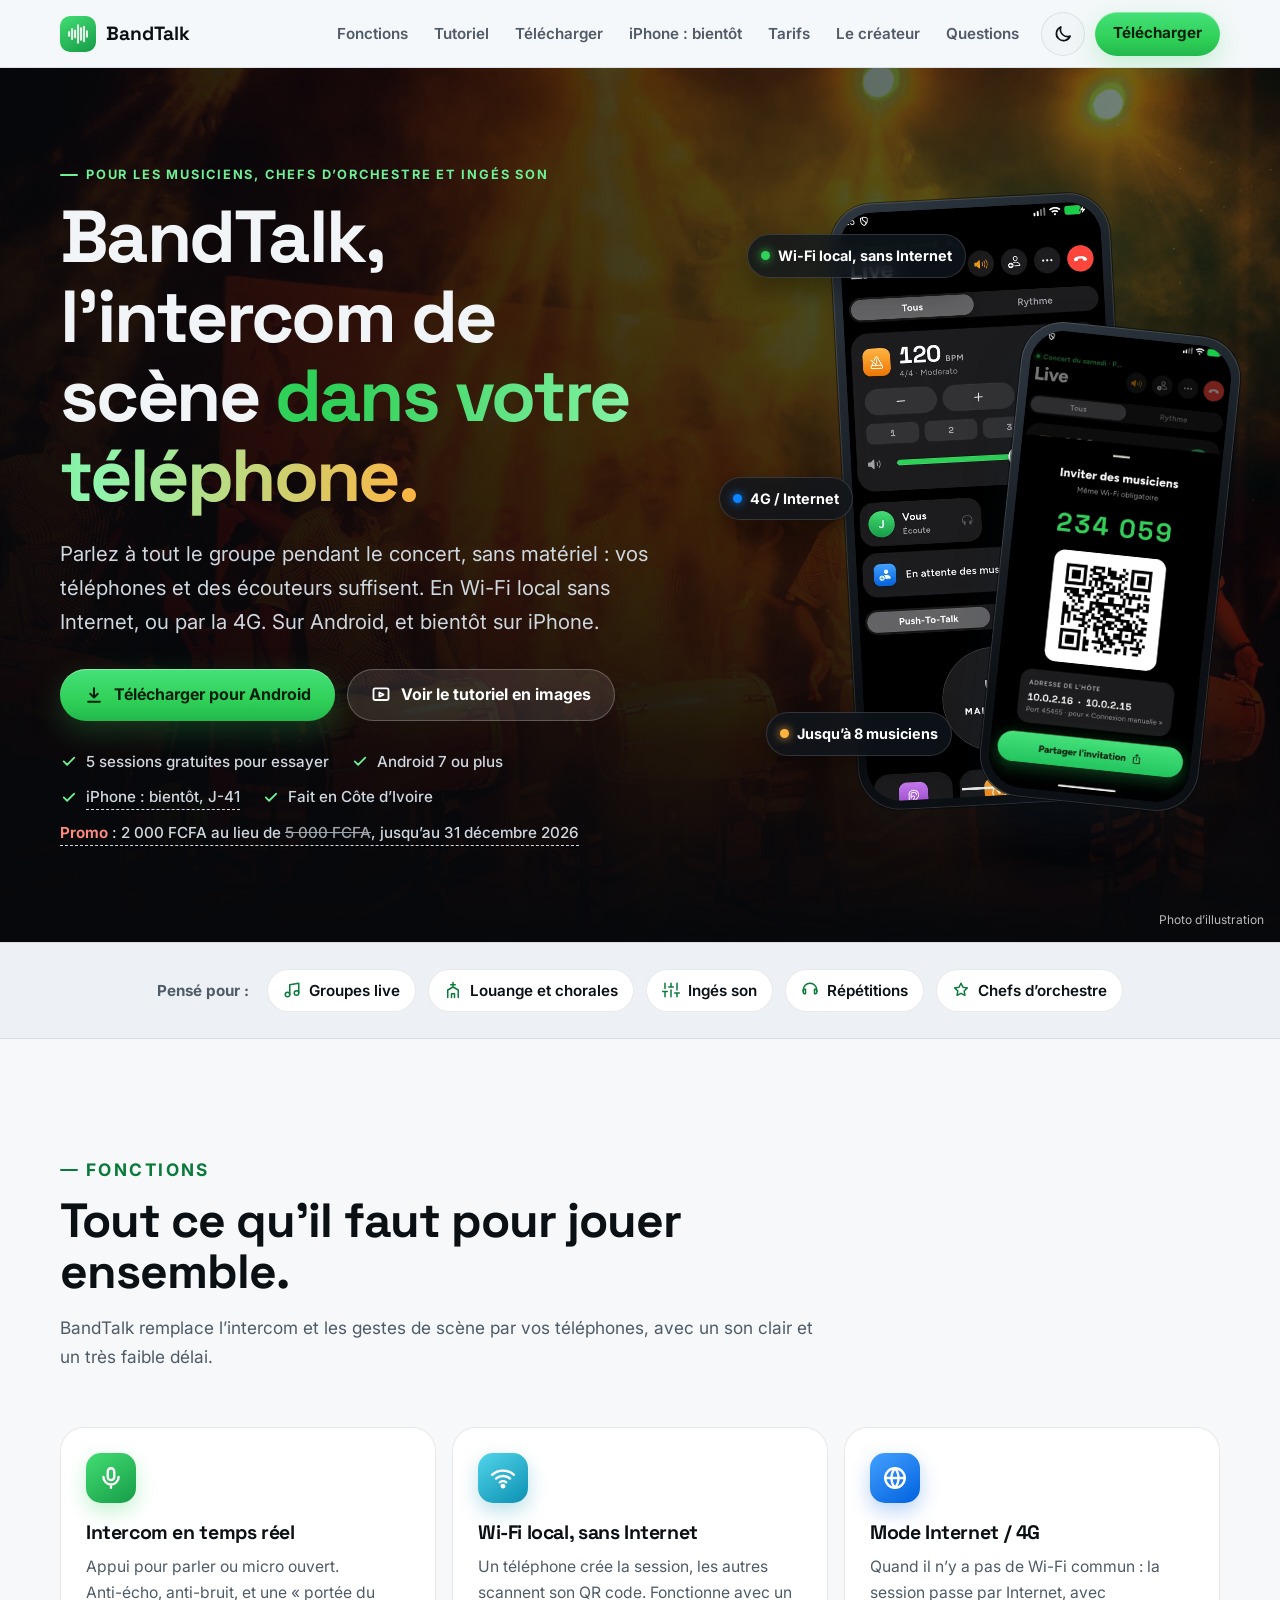
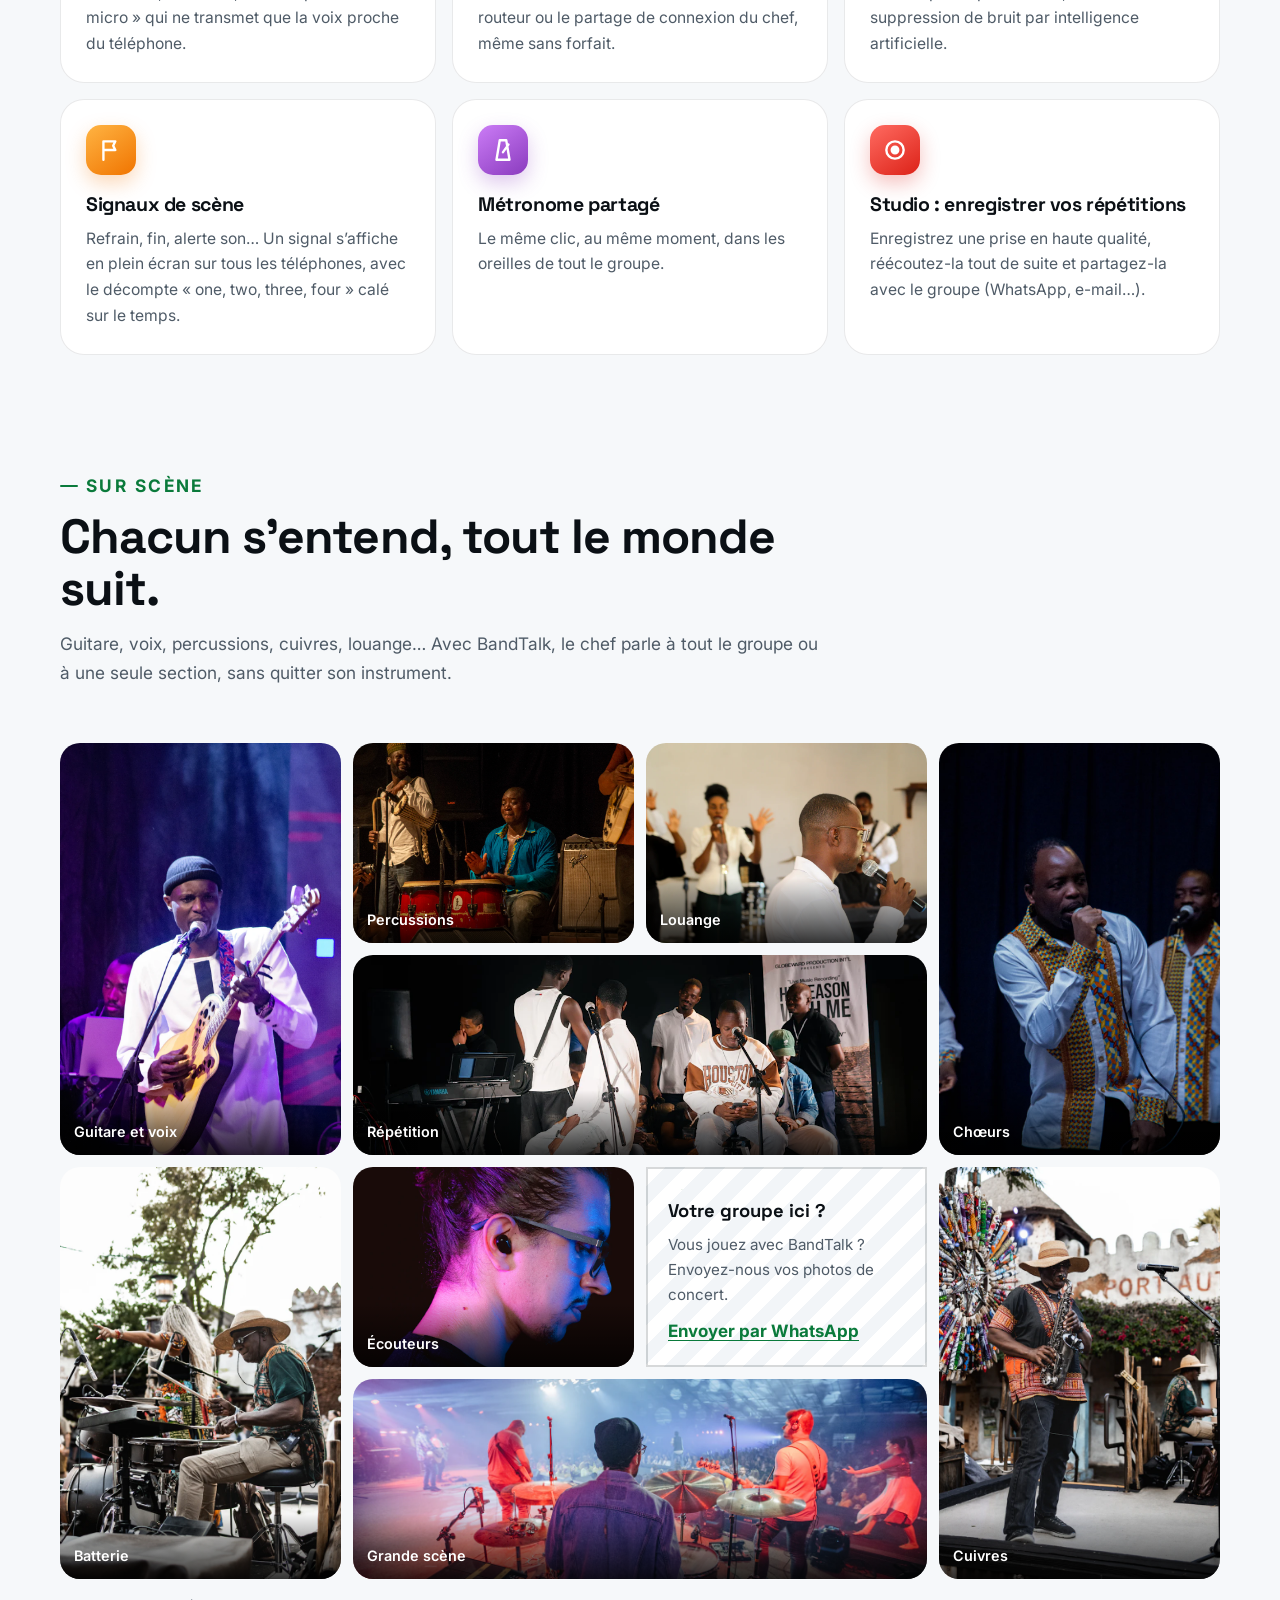
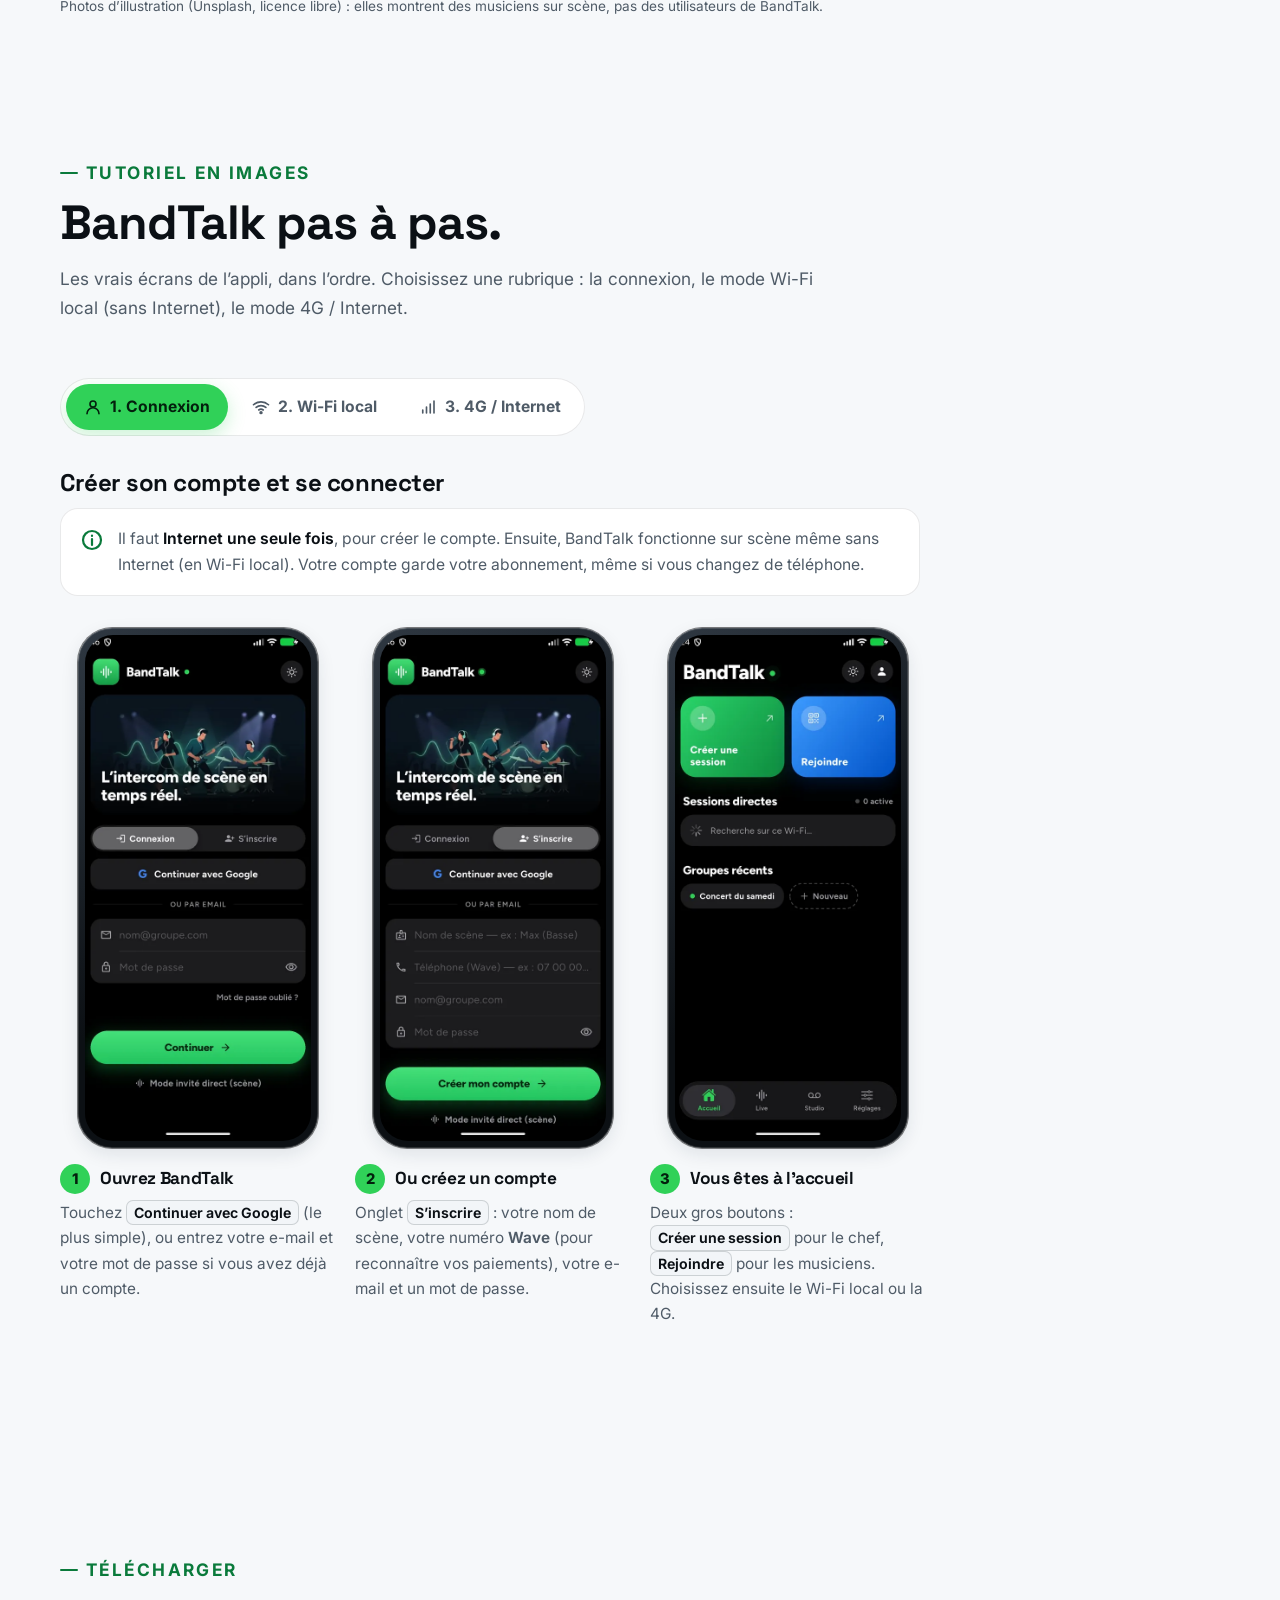
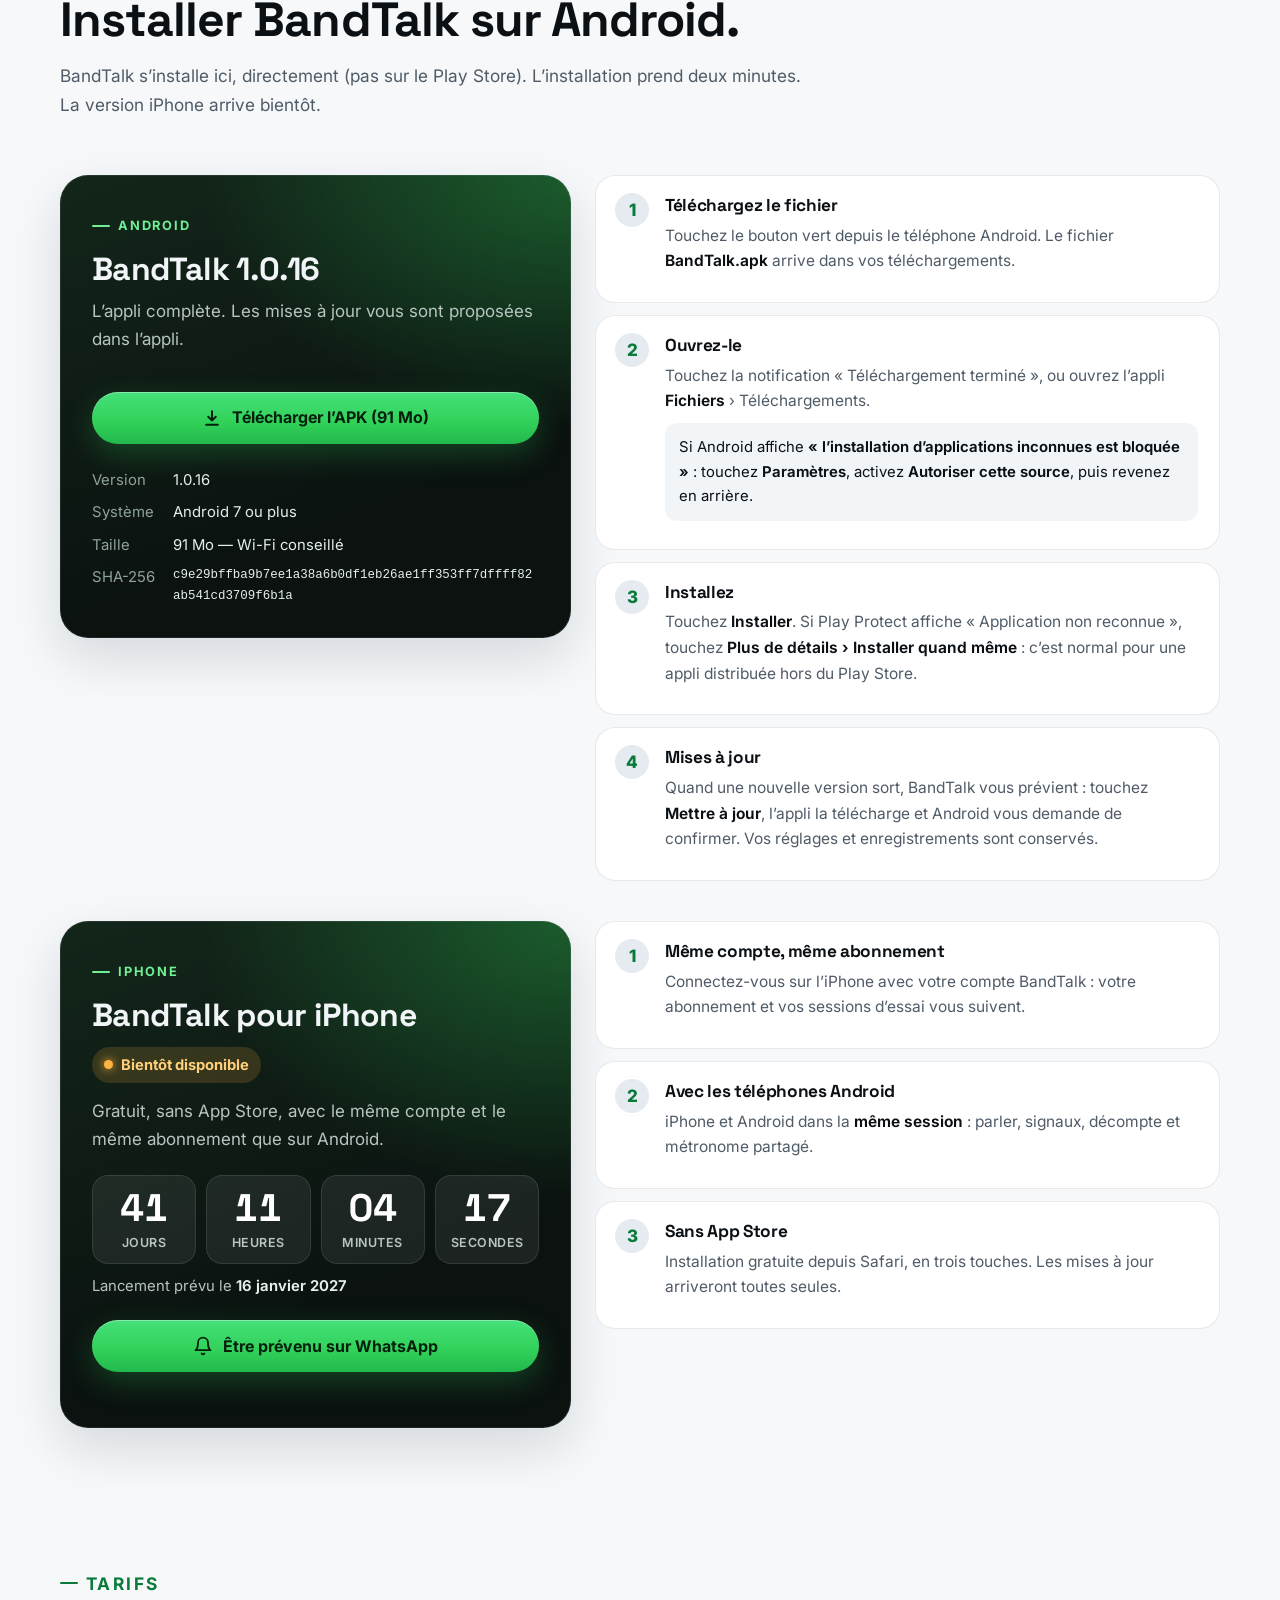
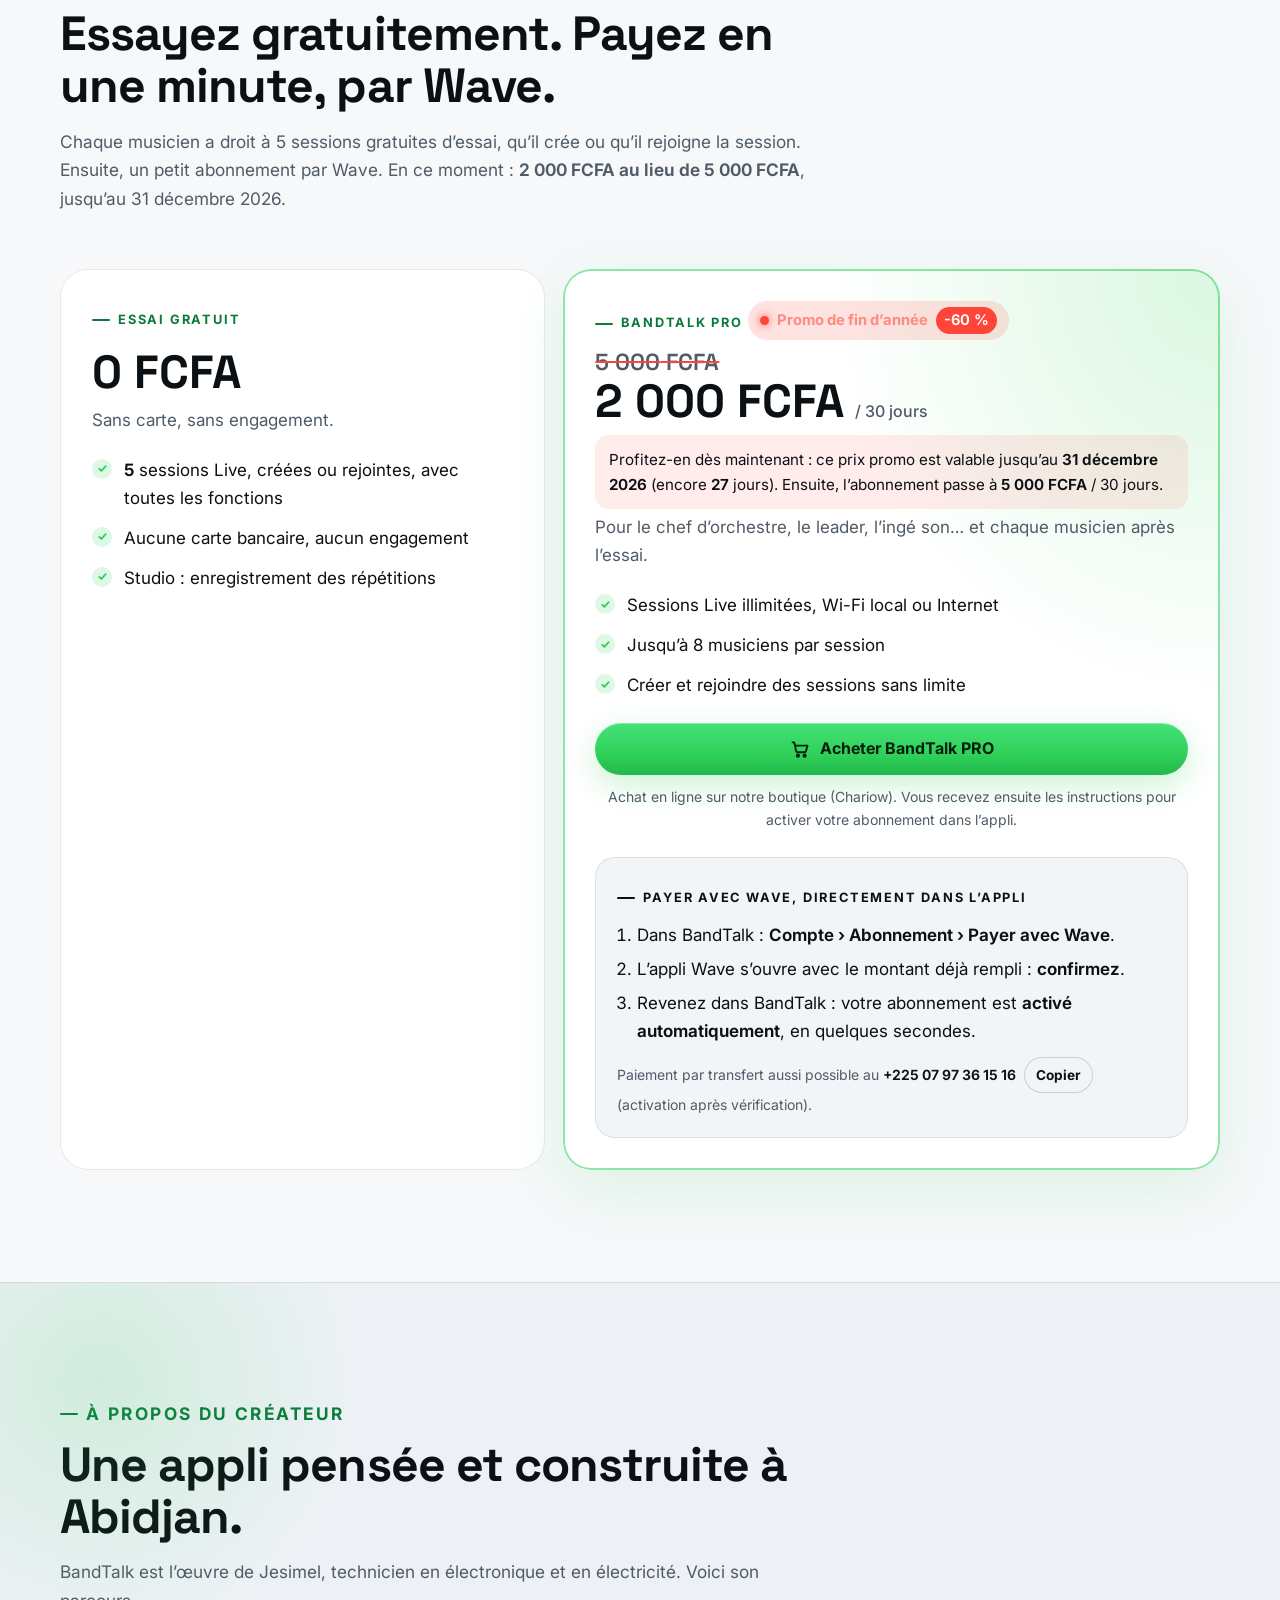
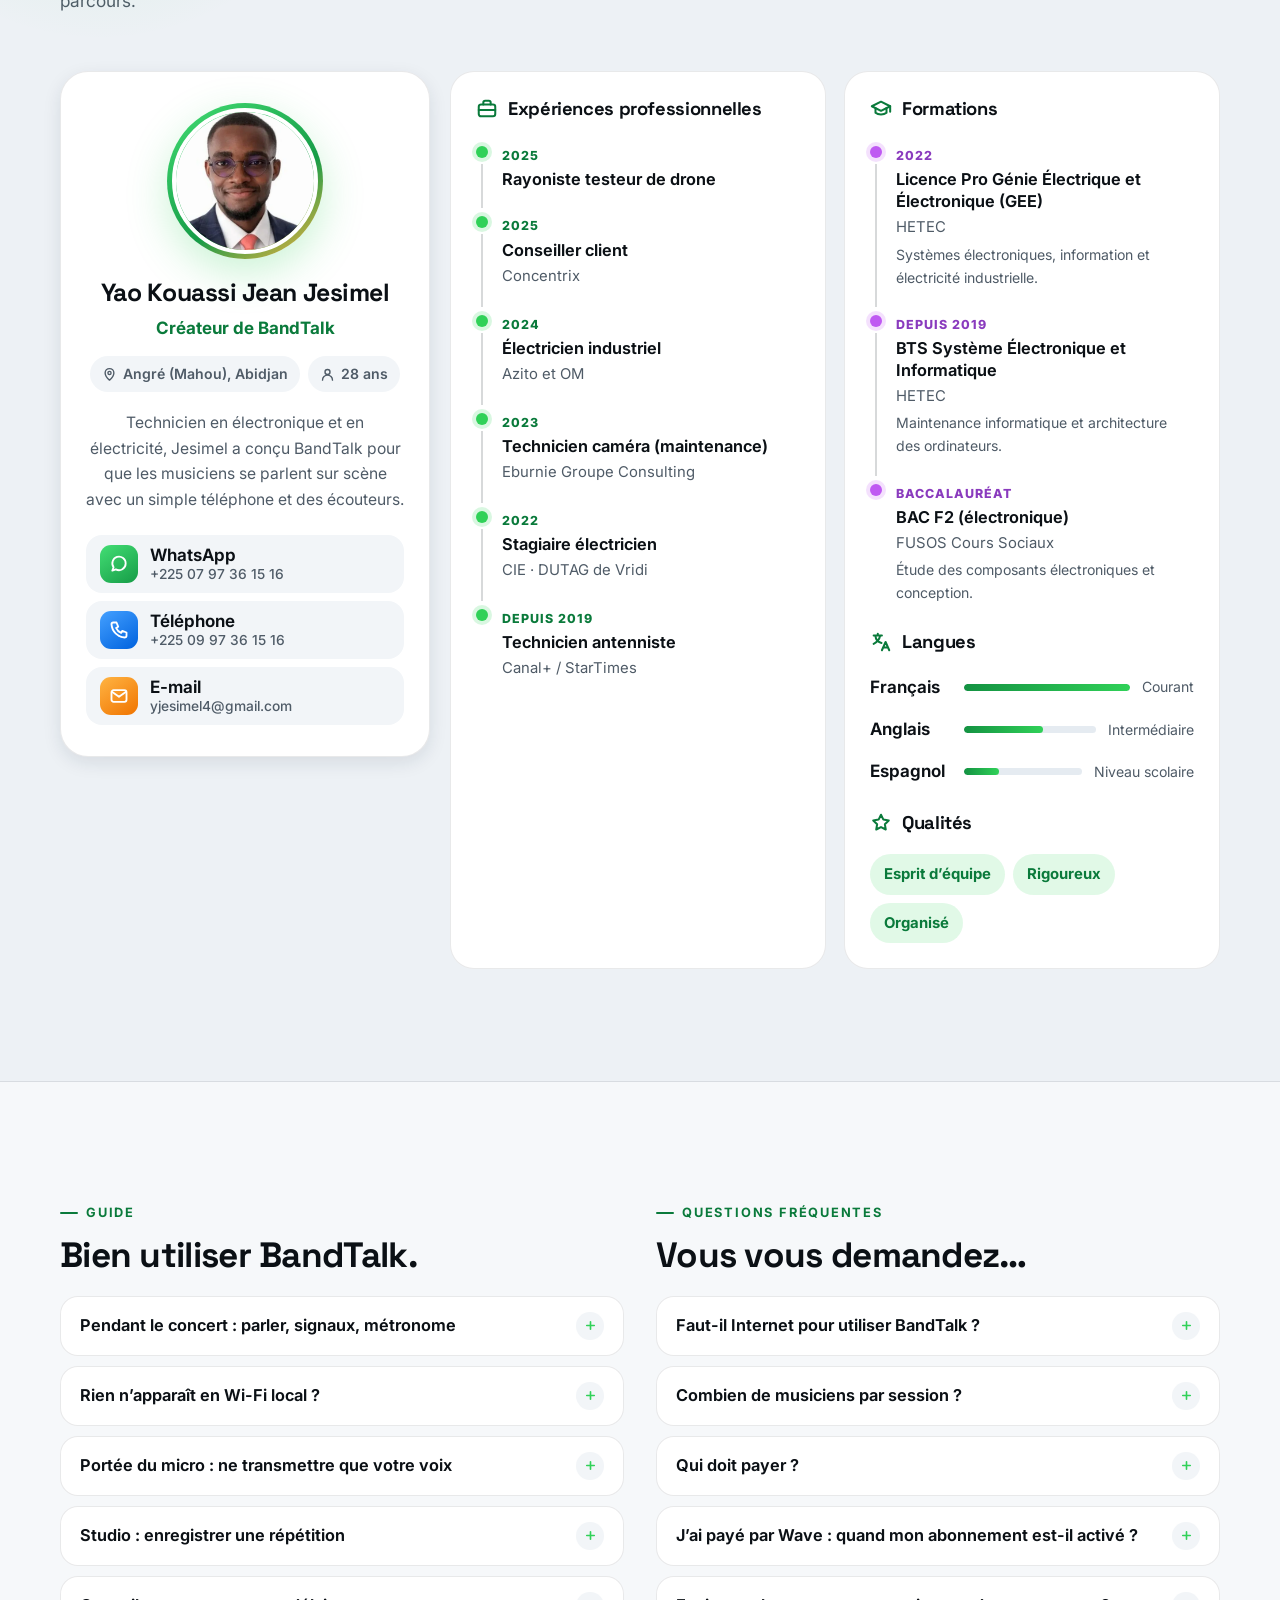
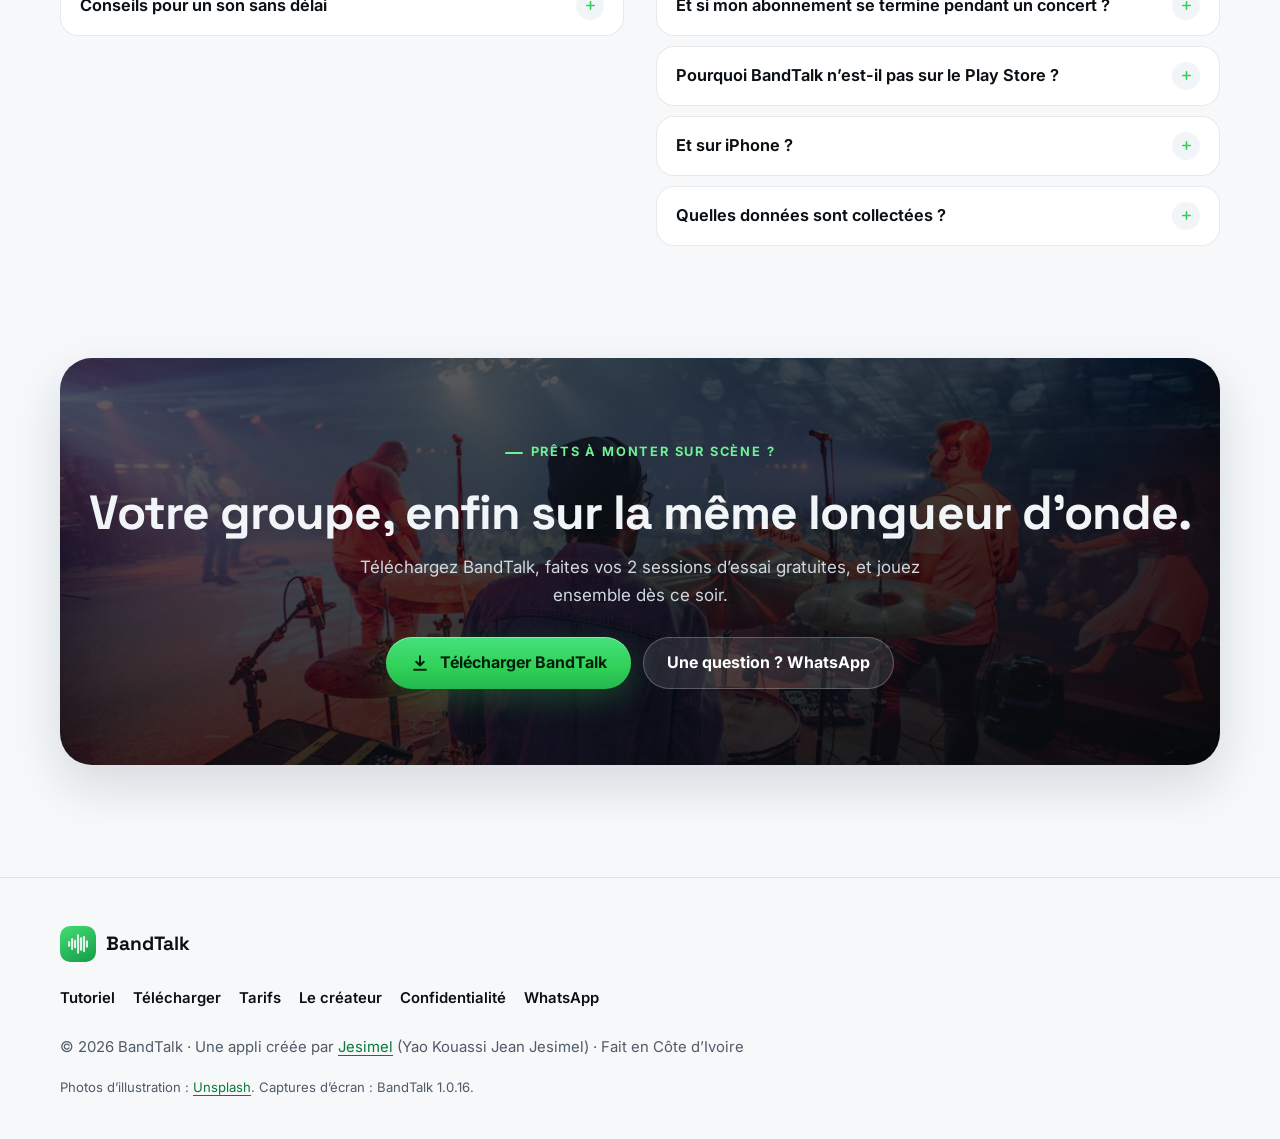
==== index.html @ 00c7a864 "BandTalk 1.0.16 : version et taille" ====
<!doctype html>
<html lang="fr" class="no-js">
<head>
  <meta charset="utf-8">
  <meta name="viewport" content="width=device-width, initial-scale=1">
  <title>BandTalk — l’intercom de scène pour musiciens | par Jesimel</title>
  <meta name="description" content="BandTalk, l’appli Android créée par Jesimel (bientôt sur iPhone) : parlez à votre groupe pendant le concert avec vos téléphones et des écouteurs. Wi-Fi local sans Internet ou 4G. Tutoriel en images, téléchargement gratuit, 2 sessions d’essai, puis abonnement par Wave.">
  <meta name="author" content="Yao Kouassi Jean Jesimel">
  <meta name="robots" content="index, follow">
  <link rel="canonical" href="https://jesimel9.github.io/bandtalk/">
  <meta name="theme-color" content="#06080b">
  <meta property="og:type" content="website">
  <meta property="og:site_name" content="BandTalk">
  <meta property="og:locale" content="fr_FR">
  <meta property="og:url" content="https://jesimel9.github.io/bandtalk/">
  <meta property="og:title" content="BandTalk — l’intercom de scène pour musiciens">
  <meta property="og:description" content="Vos téléphones deviennent un intercom de scène, sur Android (bientôt sur iPhone). Wi-Fi local ou 4G. Essai gratuit. Une appli de Jesimel, faite en Côte d’Ivoire.">
  <meta property="og:image" content="https://jesimel9.github.io/bandtalk/assets/partage.jpg">
  <meta property="og:image:width" content="1200">
  <meta property="og:image:height" content="630">
  <meta name="twitter:card" content="summary_large_image">
  <script type="application/ld+json">[
  {
    "@context": "https://schema.org",
    "@type": "SoftwareApplication",
    "name": "BandTalk",
    "alternateName": ["Band Talk", "BandTalk par Jesimel"],
    "applicationCategory": "MultimediaApplication",
    "operatingSystem": "Android 7 ou plus récent",
    "softwareVersion": "1.0.16",
    "description": "BandTalk est l’intercom de scène pour musiciens : parlez à votre groupe pendant le concert avec vos téléphones et des écouteurs, en Wi-Fi local sans Internet ou par la 4G.",
    "url": "https://jesimel9.github.io/bandtalk/",
    "downloadUrl": "https://github.com/jesimel9/bandtalk/releases/latest/download/BandTalk.apk",
    "image": "https://jesimel9.github.io/bandtalk/assets/icone-192.png",
    "screenshot": "https://jesimel9.github.io/bandtalk/assets/captures/live.webp",
    "inLanguage": "fr",
    "offers": { "@type": "Offer", "price": "0", "priceCurrency": "XOF" },
    "author": { "@id": "https://jesimel9.github.io/bandtalk/#createur" }
  },
  {
    "@context": "https://schema.org",
    "@type": "Person",
    "@id": "https://jesimel9.github.io/bandtalk/#createur",
    "name": "Yao Kouassi Jean Jesimel",
    "alternateName": "Jesimel",
    "jobTitle": "Technicien en électronique et en électricité, créateur de BandTalk",
    "image": "https://jesimel9.github.io/bandtalk/assets/photos/createur.webp",
    "url": "https://jesimel9.github.io/",
    "address": { "@type": "PostalAddress", "addressLocality": "Abidjan (Angré, Mahou)", "addressCountry": "CI" },
    "knowsLanguage": ["fr", "en", "es"],
    "alumniOf": { "@type": "EducationalOrganization", "name": "HETEC" }
  },
  {
    "@context": "https://schema.org",
    "@type": "WebSite",
    "name": "BandTalk",
    "alternateName": ["Band Talk", "BandTalk par Jesimel"],
    "url": "https://jesimel9.github.io/bandtalk/",
    "inLanguage": "fr"
  }
]</script>
  <link rel="icon" type="image/png" sizes="192x192" href="assets/icone-192.png">
  <link rel="apple-touch-icon" href="assets/icone-180.png">
  <link rel="preconnect" href="https://fonts.googleapis.com">
  <link rel="preconnect" href="https://fonts.gstatic.com" crossorigin>
  <link href="https://fonts.googleapis.com/css2?family=Inter:wght@400;500;600;700;800&family=Space+Grotesk:wght@600;700&display=swap" rel="stylesheet">
  <script>
    // Avant l'affichage : JavaScript actif + thème mémorisé (évite un clignotement).
    (function (r) {
      r.className = r.className.replace('no-js', 'js');
      try { var t = localStorage.getItem('bt-theme'); if (t) r.setAttribute('data-theme', t); } catch (e) { /* ignoré */ }
    })(document.documentElement);
  </script>
  <link rel="preload" as="image" href="assets/photos/scene-percussions.webp">
  <link rel="stylesheet" href="assets/style.css">
  <script src="assets/config.js"></script>
</head>
<body>
<a class="skip" href="#contenu">Aller au contenu</a>

<header class="top">
  <div class="wrap">
    <a class="brand" href="#">
      <img class="logo" src="assets/icone-192.png" alt="" width="36" height="36">
      BandTalk
    </a>
    <nav class="nav" aria-label="Sections">
      <a href="#fonctions">Fonctions</a>
      <a href="#tutoriel">Tutoriel</a>
      <a href="#telecharger">Télécharger</a>
      <a class="ios-on" href="#tutoriel-iphone" hidden>iPhone</a>
      <a class="ios-soon" href="#iphone">iPhone : bientôt</a>
      <a href="#tarifs">Tarifs</a>
      <a href="#createur">Le créateur</a>
      <a href="#faq">Questions</a>
    </nav>
    <button class="icon-btn" type="button" id="theme" aria-label="Changer de mode : jour ou nuit">
      <svg class="sun" viewBox="0 0 24 24" fill="none" stroke="currentColor" stroke-width="2" stroke-linecap="round" aria-hidden="true"><circle cx="12" cy="12" r="4.2"/><path d="M12 2.5v2.2M12 19.3v2.2M4.6 4.6l1.6 1.6M17.8 17.8l1.6 1.6M2.5 12h2.2M19.3 12h2.2M4.6 19.4l1.6-1.6M17.8 6.2l1.6-1.6"/></svg>
      <svg class="moon" viewBox="0 0 24 24" fill="none" stroke="currentColor" stroke-width="2" stroke-linecap="round" stroke-linejoin="round" aria-hidden="true"><path d="M20.5 14.5A8.5 8.5 0 0 1 9.5 3.5a8.5 8.5 0 1 0 11 11z"/></svg>
    </button>
    <a class="btn btn-primary btn-sm" href="#telecharger">Télécharger</a>
  </div>
</header>

<main id="contenu">

<!-- Annonce : modifiable dans l'appli (Administration › Réglages › Site web) -->
<div class="announce" id="annonce" role="status" hidden>
  <div class="wrap"><span class="announce-dot" aria-hidden="true"></span><p id="annonce-texte"></p></div>
</div>

<!-- ======================= HÉROS ======================= -->
<section class="hero">
  <figure class="hero-bg">
    <img src="assets/photos/scene-percussions.webp" alt="" width="1600" height="900" fetchpriority="high">
  </figure>
  <div class="wrap">
    <div>
      <p class="eyebrow">Pour les musiciens, chefs d’orchestre et ingés son</p>
      <h1 id="titre-site">BandTalk, l’intercom de scène <span class="grad">dans votre téléphone.</span></h1>
      <p class="lead" id="accroche">Parlez à tout le groupe pendant le concert, sans matériel : vos téléphones et des écouteurs suffisent. En Wi-Fi local sans Internet, ou par la 4G. Sur Android<span class="ios-on" hidden> et sur iPhone</span><span class="ios-soon">, et bientôt sur iPhone</span>.</p>
      <div class="cta">
        <a class="btn btn-primary" href="#telecharger">
          <svg viewBox="0 0 24 24" fill="none" stroke="currentColor" stroke-width="2.4" stroke-linecap="round" stroke-linejoin="round" aria-hidden="true"><path d="M12 4v11m0 0l-4.5-4.5M12 15l4.5-4.5M5 20h14"/></svg>
          Télécharger pour Android
        </a>
        <a class="btn btn-ghost ios-on" href="#tutoriel-iphone" hidden>
          <svg viewBox="0 0 24 24" fill="none" stroke="currentColor" stroke-width="2.2" stroke-linecap="round" stroke-linejoin="round" aria-hidden="true"><rect x="6" y="2.5" width="12" height="19" rx="3"/><path d="M10.5 18.5h3"/></svg>
          Installer sur iPhone
        </a>
        <a class="btn btn-ghost" href="#tutoriel">
          <svg viewBox="0 0 24 24" fill="none" stroke="currentColor" stroke-width="2.2" stroke-linecap="round" stroke-linejoin="round" aria-hidden="true"><rect x="3" y="4" width="18" height="14" rx="2"/><path d="M10 9l5 2.5-5 2.5z"/></svg>
          Voir le tutoriel en images
        </a>
      </div>
      <ul class="facts">
        <li><svg viewBox="0 0 24 24" fill="none" stroke="currentColor" stroke-width="2.4" stroke-linecap="round" stroke-linejoin="round" aria-hidden="true"><path d="M5 12.5l4.5 4.5L19 7.5"/></svg><span><span data-bt="essais-texte">2 sessions gratuites</span> pour essayer</span></li>
        <li><svg viewBox="0 0 24 24" fill="none" stroke="currentColor" stroke-width="2.4" stroke-linecap="round" stroke-linejoin="round" aria-hidden="true"><path d="M5 12.5l4.5 4.5L19 7.5"/></svg><span data-bt="android-min">Android 7 ou plus</span></li>
        <li><svg viewBox="0 0 24 24" fill="none" stroke="currentColor" stroke-width="2.4" stroke-linecap="round" stroke-linejoin="round" aria-hidden="true"><path d="M5 12.5l4.5 4.5L19 7.5"/></svg><span class="ios-on" hidden>iPhone, sans App Store</span><a class="ios-soon soon-chip" href="#iphone">iPhone : bientôt, J-<span data-cd="jours">92</span></a></li>
        <li><svg viewBox="0 0 24 24" fill="none" stroke="currentColor" stroke-width="2.4" stroke-linecap="round" stroke-linejoin="round" aria-hidden="true"><path d="M5 12.5l4.5 4.5L19 7.5"/></svg>Fait en Côte d’Ivoire</li>
        <li class="promo-on promo-fact"><a href="#tarifs"><b>Promo</b> : <span data-bt="prix">2 000</span> FCFA au lieu de <s><span data-bt="prix-normal">5 000</span> FCFA</s>, jusqu’au <span data-bt="promo-fin">31 décembre 2026</span></a></li>
      </ul>
    </div>
    <div class="hero-visual">
      <div class="phone"><img src="assets/captures/live.webp" alt="Écran Live de BandTalk : métronome partagé, musiciens connectés et gros bouton pour parler" width="540" height="1170"></div>
      <div class="phone second"><img src="assets/captures/wifi-inviter.webp" alt="Invitation à une session : code PIN et QR code" width="540" height="1170" loading="lazy"></div>
      <span class="float-chip c1"><i></i>Wi-Fi local, sans Internet</span>
      <span class="float-chip c2"><i></i>4G / Internet</span>
      <span class="float-chip c3"><i></i>Jusqu’à 8 musiciens</span>
    </div>
  </div>
  <p class="photo-note">Photo d’illustration</p>
</section>

<!-- ======================= POUR QUI ======================= -->
<div class="who" aria-label="Pour qui">
  <div class="wrap">
    <p>Pensé pour :</p>
    <span class="pill"><svg viewBox="0 0 24 24" fill="none" stroke="currentColor" stroke-width="2" stroke-linecap="round" stroke-linejoin="round" aria-hidden="true"><path d="M9 18V5l12-2v13"/><circle cx="6" cy="18" r="3"/><circle cx="18" cy="16" r="3"/></svg>Groupes live</span>
    <span class="pill"><svg viewBox="0 0 24 24" fill="none" stroke="currentColor" stroke-width="2" stroke-linecap="round" stroke-linejoin="round" aria-hidden="true"><path d="M12 2v6M9 5h6M5 22V12l7-4 7 4v10M10 22v-5h4v5"/></svg>Louange et chorales</span>
    <span class="pill"><svg viewBox="0 0 24 24" fill="none" stroke="currentColor" stroke-width="2" stroke-linecap="round" stroke-linejoin="round" aria-hidden="true"><path d="M4 21v-7M4 10V3M12 21v-9M12 8V3M20 21v-5M20 12V3M1 14h6M9 8h6M17 16h6"/></svg>Ingés son</span>
    <span class="pill"><svg viewBox="0 0 24 24" fill="none" stroke="currentColor" stroke-width="2" stroke-linecap="round" stroke-linejoin="round" aria-hidden="true"><path d="M3 14v-2a9 9 0 0 1 18 0v2"/><path d="M21 15a2 2 0 0 1-2 2h-1v-6h1a2 2 0 0 1 2 2zM3 15a2 2 0 0 0 2 2h1v-6H5a2 2 0 0 0-2 2z"/></svg>Répétitions</span>
    <span class="pill"><svg viewBox="0 0 24 24" fill="none" stroke="currentColor" stroke-width="2" stroke-linecap="round" stroke-linejoin="round" aria-hidden="true"><path d="M12 3l2.6 5.3 5.9.9-4.3 4.1 1 5.8L12 16.4 6.8 19.1l1-5.8L3.5 9.2l5.9-.9z"/></svg>Chefs d’orchestre</span>
  </div>
</div>

<!-- ======================= FONCTIONS ======================= -->
<section id="fonctions">
  <div class="wrap">
    <div class="section-head reveal">
      <p class="eyebrow">Fonctions</p>
      <h2>Tout ce qu’il faut pour jouer ensemble.</h2>
      <p class="muted">BandTalk remplace l’intercom et les gestes de scène par vos téléphones, avec un son clair et un très faible délai.</p>
    </div>
    <div class="grid grid-3">
      <article class="card reveal">
        <div class="tile g-green"><svg viewBox="0 0 24 24" fill="none" stroke="currentColor" stroke-width="2.2" stroke-linecap="round" stroke-linejoin="round" aria-hidden="true"><rect x="9" y="3" width="6" height="11" rx="3"/><path d="M5 11a7 7 0 0 0 14 0M12 18v3"/></svg></div>
        <h3>Intercom en temps réel</h3>
        <p>Appui pour parler ou micro ouvert. Anti-écho, anti-bruit, et une « portée du micro » qui ne transmet que la voix proche du téléphone.</p>
      </article>
      <article class="card reveal">
        <div class="tile g-cyan"><svg viewBox="0 0 24 24" fill="none" stroke="currentColor" stroke-width="2.2" stroke-linecap="round" stroke-linejoin="round" aria-hidden="true"><path d="M2 9a15 15 0 0 1 20 0M5.5 12.5a10 10 0 0 1 13 0M9 16a5 5 0 0 1 6 0"/><circle cx="12" cy="19.5" r="1.2" fill="currentColor"/></svg></div>
        <h3>Wi-Fi local, sans Internet</h3>
        <p>Un téléphone crée la session, les autres scannent son QR code. Fonctionne avec un routeur ou le partage de connexion du chef, même sans forfait.</p>
      </article>
      <article class="card reveal">
        <div class="tile g-blue"><svg viewBox="0 0 24 24" fill="none" stroke="currentColor" stroke-width="2.2" stroke-linecap="round" stroke-linejoin="round" aria-hidden="true"><circle cx="12" cy="12" r="9"/><path d="M3 12h18M12 3a14 14 0 0 1 0 18M12 3a14 14 0 0 0 0 18"/></svg></div>
        <h3>Mode Internet / 4G</h3>
        <p>Quand il n’y a pas de Wi-Fi commun : la session passe par Internet, avec suppression de bruit par intelligence artificielle.</p>
      </article>
      <article class="card reveal">
        <div class="tile g-orange"><svg viewBox="0 0 24 24" fill="none" stroke="currentColor" stroke-width="2.2" stroke-linecap="round" stroke-linejoin="round" aria-hidden="true"><path d="M5 21V4M5 4h11l-2 4 2 4H5"/></svg></div>
        <h3>Signaux de scène</h3>
        <p>Refrain, fin, alerte son… Un signal s’affiche en plein écran sur tous les téléphones, avec le décompte « one, two, three, four » calé sur le temps.</p>
      </article>
      <article class="card reveal">
        <div class="tile g-purple"><svg viewBox="0 0 24 24" fill="none" stroke="currentColor" stroke-width="2.2" stroke-linecap="round" stroke-linejoin="round" aria-hidden="true"><path d="M9 3h6l3 18H6L9 3zM12 14l5-7"/></svg></div>
        <h3>Métronome partagé</h3>
        <p>Le même clic, au même moment, dans les oreilles de tout le groupe.</p>
      </article>
      <article class="card reveal">
        <div class="tile g-red"><svg viewBox="0 0 24 24" fill="none" stroke="currentColor" stroke-width="2.2" stroke-linecap="round" stroke-linejoin="round" aria-hidden="true"><circle cx="12" cy="12" r="8"/><circle cx="12" cy="12" r="3" fill="currentColor"/></svg></div>
        <h3>Studio : enregistrer vos répétitions</h3>
        <p>Enregistrez une prise en haute qualité, réécoutez-la tout de suite et partagez-la avec le groupe (WhatsApp, e-mail…).</p>
      </article>
    </div>
  </div>
</section>

<!-- ======================= SUR SCÈNE (photos) ======================= -->
<section id="scene" style="padding-top:0">
  <div class="wrap">
    <div class="section-head reveal">
      <p class="eyebrow">Sur scène</p>
      <h2>Chacun s’entend, tout le monde suit.</h2>
      <p class="muted">Guitare, voix, percussions, cuivres, louange… Avec BandTalk, le chef parle à tout le groupe ou à une seule section, sans quitter son instrument.</p>
    </div>
    <div class="gallery reveal">
      <figure class="tall"><img src="assets/photos/scene-guitariste.webp" alt="Un guitariste chante sur une scène éclairée en violet" width="960" height="1200" loading="lazy"><figcaption>Guitare et voix</figcaption></figure>
      <figure><img src="assets/photos/percussionniste.webp" alt="Un percussionniste joue des congas sur scène" width="1000" height="667" loading="lazy"><figcaption>Percussions</figcaption></figure>
      <figure><img src="assets/photos/louange.webp" alt="Un groupe de louange chante au micro" width="1000" height="667" loading="lazy"><figcaption>Louange</figcaption></figure>
      <figure class="tall"><img src="assets/photos/chanteurs.webp" alt="Deux chanteurs en tenue traditionnelle chantent au micro" width="800" height="1000" loading="lazy"><figcaption>Chœurs</figcaption></figure>
      <figure class="wide"><img src="assets/photos/repetition.webp" alt="Un groupe de jeunes musiciens se produit sur scène" width="1000" height="667" loading="lazy"><figcaption>Répétition</figcaption></figure>
      <figure class="tall"><img src="assets/photos/batteur.webp" alt="Un batteur joue lors d’un concert en plein air" width="800" height="1000" loading="lazy"><figcaption>Batterie</figcaption></figure>
      <figure><img src="assets/photos/ecouteur.webp" alt="Un musicien porte un écouteur dans l’oreille" width="800" height="1000" loading="lazy"><figcaption>Écouteurs</figcaption></figure>
      <div class="yours">
        <svg viewBox="0 0 24 24" width="28" height="28" fill="none" stroke="currentColor" stroke-width="2" stroke-linecap="round" stroke-linejoin="round" aria-hidden="true" style="color:var(--brand-text)"><path d="M4 8h3l2-3h6l2 3h3v11H4z"/><circle cx="12" cy="13" r="3.5"/></svg>
        <strong>Votre groupe ici ?</strong>
        <p>Vous jouez avec BandTalk ? Envoyez-nous vos photos de concert.</p>
        <a href="https://wa.me/2250797361516">Envoyer par WhatsApp</a>
      </div>
      <figure class="tall tall-d"><img src="assets/photos/saxophone.webp" alt="Un saxophoniste joue lors d’un festival" width="800" height="1000" loading="lazy"><figcaption>Cuivres</figcaption></figure>
      <figure class="wide-d"><img src="assets/photos/groupe-de-dos.webp" alt="Un groupe joue sur une grande scène, vu depuis l’arrière" width="1200" height="800" loading="lazy"><figcaption>Grande scène</figcaption></figure>
    </div>
    <p class="credit">Photos d’illustration (Unsplash, licence libre) : elles montrent des musiciens sur scène, pas des utilisateurs de BandTalk.</p>
  </div>
</section>

<!-- ======================= TUTORIEL ======================= -->
<section id="tutoriel" style="padding-top:24px">
  <div class="wrap">
    <div class="section-head reveal">
      <p class="eyebrow">Tutoriel en images</p>
      <h2>BandTalk pas à pas.</h2>
      <p class="muted">Les vrais écrans de l’appli, dans l’ordre. Choisissez une rubrique : la connexion, le mode Wi-Fi local (sans Internet), le mode 4G / Internet<span class="ios-on" hidden>, ou l’installation sur iPhone</span>.</p>
    </div>

    <div class="tabs" role="tablist" aria-label="Rubriques du tutoriel">
      <button class="tab" type="button" role="tab" id="tab-connexion" aria-controls="panel-connexion" aria-selected="true">
        <svg viewBox="0 0 24 24" fill="none" stroke="currentColor" stroke-width="2.2" stroke-linecap="round" stroke-linejoin="round" aria-hidden="true"><circle cx="12" cy="8" r="4"/><path d="M4 21a8 8 0 0 1 16 0"/></svg>
        1. Connexion
      </button>
      <button class="tab" type="button" role="tab" id="tab-wifi" aria-controls="panel-wifi" aria-selected="false" tabindex="-1">
        <svg viewBox="0 0 24 24" fill="none" stroke="currentColor" stroke-width="2.2" stroke-linecap="round" stroke-linejoin="round" aria-hidden="true"><path d="M2 9a15 15 0 0 1 20 0M5.5 12.5a10 10 0 0 1 13 0M9 16a5 5 0 0 1 6 0"/><circle cx="12" cy="19.5" r="1.2" fill="currentColor"/></svg>
        2. Wi-Fi local
      </button>
      <button class="tab" type="button" role="tab" id="tab-4g" data-net="4g" aria-controls="panel-4g" aria-selected="false" tabindex="-1">
        <svg viewBox="0 0 24 24" fill="none" stroke="currentColor" stroke-width="2.2" stroke-linecap="round" stroke-linejoin="round" aria-hidden="true"><path d="M5 20v-4M10 20v-8M15 20v-12M20 20V4"/></svg>
        3. 4G / Internet
      </button>
      <button class="tab ios-on" type="button" role="tab" id="tab-iphone" hidden data-net="ios" aria-controls="panel-iphone" aria-selected="false" tabindex="-1">
        <svg viewBox="0 0 24 24" fill="none" stroke="currentColor" stroke-width="2.2" stroke-linecap="round" stroke-linejoin="round" aria-hidden="true"><rect x="6" y="2.5" width="12" height="19" rx="3"/><path d="M10.5 18.5h3"/></svg>
        4. iPhone
      </button>
    </div>

    <!-- 1. Connexion -->
    <div class="tab-panel" role="tabpanel" id="panel-connexion" aria-labelledby="tab-connexion">
      <h3>Créer son compte et se connecter</h3>
      <div class="callout">
        <svg viewBox="0 0 24 24" fill="none" stroke="currentColor" stroke-width="2.2" stroke-linecap="round" stroke-linejoin="round" aria-hidden="true"><circle cx="12" cy="12" r="9"/><path d="M12 11v6M12 7.5v.5"/></svg>
        <p>Il faut <b>Internet une seule fois</b>, pour créer le compte. Ensuite, BandTalk fonctionne sur scène même sans Internet (en Wi-Fi local). Votre compte garde votre abonnement, même si vous changez de téléphone.</p>
      </div>
      <ol class="shots">
        <li class="shot">
          <div class="phone"><img src="assets/captures/connexion.webp" alt="Écran de connexion : bouton Continuer avec Google, e-mail et mot de passe" width="540" height="1170" loading="lazy"></div>
          <div><h4>Ouvrez BandTalk</h4><p>Touchez <span class="kbd">Continuer avec Google</span> (le plus simple), ou entrez votre e-mail et votre mot de passe si vous avez déjà un compte.</p></div>
        </li>
        <li class="shot">
          <div class="phone"><img src="assets/captures/inscription.webp" alt="Formulaire d’inscription : nom de scène, téléphone Wave, e-mail et mot de passe" width="540" height="1170" loading="lazy"></div>
          <div><h4>Ou créez un compte</h4><p>Onglet <span class="kbd">S’inscrire</span> : votre nom de scène, votre numéro <b>Wave</b> (pour reconnaître vos paiements), votre e-mail et un mot de passe.</p></div>
        </li>
        <li class="shot">
          <div class="phone"><img src="assets/captures/accueil.webp" alt="Accueil de BandTalk : boutons Créer une session et Rejoindre" width="540" height="1170" loading="lazy"></div>
          <div><h4>Vous êtes à l’accueil</h4><p>Deux gros boutons : <span class="kbd">Créer une session</span> pour le chef, <span class="kbd">Rejoindre</span> pour les musiciens. Choisissez ensuite le Wi-Fi local ou la 4G.</p></div>
        </li>
      </ol>
    </div>

    <!-- 2. Wi-Fi local -->
    <div class="tab-panel" role="tabpanel" id="panel-wifi" aria-labelledby="tab-wifi" hidden>
      <h3>Session en Wi-Fi local, sans Internet</h3>
      <div class="callout">
        <svg viewBox="0 0 24 24" fill="none" stroke="currentColor" stroke-width="2.2" stroke-linecap="round" stroke-linejoin="round" aria-hidden="true"><path d="M2 9a15 15 0 0 1 20 0M5.5 12.5a10 10 0 0 1 13 0M9 16a5 5 0 0 1 6 0"/><circle cx="12" cy="19.5" r="1.2" fill="currentColor"/></svg>
        <p>C’est le mode <b>le plus réactif</b>. Tous les téléphones doivent être sur le <b>même Wi-Fi</b> : un routeur (idéalement en 5 GHz), ou le <b>partage de connexion</b> du téléphone du chef. Pas besoin de forfait Internet : seul le Wi-Fi sert.</p>
      </div>
      <ol class="shots">
        <li class="shot">
          <div class="phone"><img src="assets/captures/wifi-creer.webp" alt="Création d’une session : nom Concert du samedi, réseau Wi-Fi sélectionné" width="540" height="1170" loading="lazy"></div>
          <div><h4>Le chef crée la session</h4><p><span class="kbd">Créer une session</span> › donnez-lui un nom › choisissez <b>Wi-Fi</b> › <span class="kbd">Lancer la session</span>.</p></div>
        </li>
        <li class="shot">
          <div class="phone"><img src="assets/captures/wifi-inviter.webp" alt="Invitation : code PIN à 6 chiffres et QR code, même Wi-Fi obligatoire" width="540" height="1170" loading="lazy"></div>
          <div><h4>Il invite les musiciens</h4><p>Touchez <span class="kbd">Inviter</span> : un <b>QR code</b> et un <b>code PIN</b> à 6 chiffres s’affichent. Montrez-les au groupe, ou partagez l’invitation par WhatsApp.</p></div>
        </li>
        <li class="shot">
          <div class="phone"><img src="assets/captures/rejoindre-wifi.webp" alt="Écran Rejoindre en Wi-Fi local : scanner le QR code ou taper le code PIN" width="540" height="1170" loading="lazy"></div>
          <div><h4>Les musiciens rejoignent</h4><p><span class="kbd">Rejoindre</span> › <b>Wi-Fi local</b> › scannez le QR code, ou tapez le PIN puis <span class="kbd">Entrer</span>. La session apparaît aussi toute seule dans « À proximité ».</p></div>
        </li>
        <li class="shot">
          <div class="phone"><img src="assets/captures/live.webp" alt="Écran Live : métronome, musiciens connectés et bouton Maintenir pour parler" width="540" height="1170" loading="lazy"></div>
          <div><h4>On joue !</h4><p>Maintenez le gros bouton <span class="kbd">MAINTENIR</span> pour parler (ou passez en « Mains libres »). Lancez le métronome : tout le monde entend le même clic.</p></div>
        </li>
        <li class="shot">
          <div class="phone"><img src="assets/captures/signaux.webp" alt="Signaux de scène : Solo, Refrain, Break, Reprise, plus fort, moins fort, Alerte son, Stop" width="540" height="1170" loading="lazy"></div>
          <div><h4>Envoyez un signal</h4><p>Plus bas dans l’écran Live : <b>Solo, Refrain, Break, Reprise, Stop…</b> Un toucher suffit, à tout le groupe ou à une seule section.</p></div>
        </li>
        <li class="shot">
          <div class="phone"><img src="assets/captures/signal.webp" alt="Signal Refrain affiché en plein écran avec le décompte GO" width="540" height="1170" loading="lazy"></div>
          <div><h4>Tout le groupe le voit</h4><p>Le signal s’affiche en plein écran sur chaque téléphone, avec un décompte calé sur le temps, jusqu’au « GO ».</p></div>
        </li>
      </ol>
    </div>

    <!-- 3. 4G / Internet -->
    <div class="tab-panel" role="tabpanel" id="panel-4g" data-net="4g" aria-labelledby="tab-4g" hidden>
      <h3>Session par Internet (4G ou 5G)</h3>
      <div class="callout">
        <svg viewBox="0 0 24 24" fill="none" stroke="currentColor" stroke-width="2.2" stroke-linecap="round" stroke-linejoin="round" aria-hidden="true"><circle cx="12" cy="12" r="9"/><path d="M3 12h18M12 3a14 14 0 0 1 0 18M12 3a14 14 0 0 0 0 18"/></svg>
        <p>Quand les musiciens ne sont <b>pas sur le même Wi-Fi</b>, ou sont loin les uns des autres. Chaque téléphone a besoin d’Internet (4G, 5G ou n’importe quel Wi-Fi). La voix passe par des serveurs : le délai est un peu plus grand qu’en Wi-Fi local.</p>
      </div>
      <ol class="shots">
        <li class="shot">
          <div class="phone"><img src="assets/captures/4g-creer.webp" alt="Création d’une session : réseau 4G / 5G sélectionné" width="540" height="1170" loading="lazy"></div>
          <div><h4>Choisissez « 4G / 5G »</h4><p><span class="kbd">Créer une session</span> › un nom › touchez <b>4G / 5G</b> › <span class="kbd">Lancer la session</span>. Quelques secondes suffisent pour l’ouvrir.</p></div>
        </li>
        <li class="shot">
          <div class="phone"><img src="assets/captures/4g-inviter.webp" alt="Invitation à une session Internet : code et QR code" width="540" height="1170" loading="lazy"></div>
          <div><h4>Partagez le code</h4><p><span class="kbd">Inviter</span> affiche « Session Internet », le code et le QR code. Le plus pratique à distance : <span class="kbd">Partager l’invitation</span> par WhatsApp.</p></div>
        </li>
        <li class="shot">
          <div class="phone"><img src="assets/captures/rejoindre-internet.webp" alt="Écran Rejoindre en mode Internet : scanner le QR code ou taper le code" width="540" height="1170" loading="lazy"></div>
          <div><h4>Les musiciens rejoignent</h4><p><span class="kbd">Rejoindre</span> › onglet <b>Internet</b> › scannez le QR code ou tapez le code, puis <span class="kbd">Entrer</span>.</p></div>
        </li>
        <li class="shot">
          <div class="phone"><img src="assets/captures/4g-live.webp" alt="Écran Live d’une session Internet" width="540" height="1170" loading="lazy"></div>
          <div><h4>Même écran Live</h4><p>Parler, métronome, signaux, volume de chacun : tout fonctionne comme en Wi-Fi local. Pour un meilleur son, utilisez des <b>écouteurs filaires</b>.</p></div>
        </li>
      </ol>
    </div>

    <!-- 4. iPhone -->
    <div class="tab-panel ios-on" role="tabpanel" id="panel-iphone" data-net="ios" aria-labelledby="tab-iphone" hidden>
      <h3>Installer BandTalk sur iPhone</h3>
      <div class="callout">
        <svg viewBox="0 0 24 24" fill="none" stroke="currentColor" stroke-width="2.2" stroke-linecap="round" stroke-linejoin="round" aria-hidden="true"><rect x="6" y="2.5" width="12" height="19" rx="3"/><path d="M10.5 18.5h3"/></svg>
        <p><b>Gratuit, sans App Store.</b> Ouvrez <a href="app/">jesimel9.github.io/bandtalk/app</a> dans <b>Safari</b> (iOS 16.4 ou plus), puis ajoutez BandTalk à l’écran d’accueil : il s’ouvre ensuite en plein écran, comme une vraie appli. Même compte, même abonnement et mêmes sessions que les téléphones Android. Sur iPhone, BandTalk fonctionne <b>par Internet</b> (4G, 5G ou Wi-Fi connecté) : dès qu’un musicien a un iPhone, le chef crée une session <b>« 4G / 5G »</b>, même si tout le monde est sur le même Wi-Fi.</p>
      </div>
      <ol class="shots">
        <li class="shot">
          <div class="phone"><div class="ios" role="img" aria-label="Safari ouvert sur la page BandTalk, le bouton Partager est en bas au centre">
            <div class="ios-status"><b>9:41</b><span class="ios-bat"></span></div>
            <div class="ios-page">
              <img src="app/icones/icone-192.png" alt="" width="64" height="64" loading="lazy">
              <strong>BandTalk</strong>
              <span>L’intercom de scène pour musiciens</span>
              <i class="ios-line"></i><i class="ios-line"></i><i class="ios-line short"></i>
            </div>
            <div class="ios-bar">
              <div class="ios-url"><svg viewBox="0 0 24 24" aria-hidden="true"><rect x="5" y="10" width="14" height="10" rx="2"/><path d="M8 10V7a4 4 0 0 1 8 0v3" fill="none"/></svg>jesimel9.github.io</div>
              <div class="ios-tools">
                <svg viewBox="0 0 24 24" aria-hidden="true"><path d="M15 5l-7 7 7 7"/></svg>
                <svg viewBox="0 0 24 24" aria-hidden="true" class="off"><path d="M9 5l7 7-7 7"/></svg>
                <span class="hot"><svg viewBox="0 0 24 24" aria-hidden="true"><path d="M12 3v12M8 7l4-4 4 4M7 11H5v10h14V11h-2"/></svg></span>
                <svg viewBox="0 0 24 24" aria-hidden="true"><path d="M4 5h6a2 2 0 0 1 2 2v13a2 2 0 0 0-2-2H4zM20 5h-6a2 2 0 0 0-2 2v13a2 2 0 0 1 2-2h6z"/></svg>
                <svg viewBox="0 0 24 24" aria-hidden="true"><rect x="4" y="7" width="12" height="12" rx="2"/><path d="M8 4h10a2 2 0 0 1 2 2v10"/></svg>
              </div>
            </div>
          </div></div>
          <div><h4>Ouvrez le lien dans Safari</h4><p>Sur l’iPhone, ouvrez <b>jesimel9.github.io/bandtalk/app</b> avec <b>Safari</b> (ou scannez le QR code de la rubrique « Télécharger »). Touchez ensuite <span class="kbd">Partager</span> : le carré avec une flèche, en bas.</p></div>
        </li>
        <li class="shot">
          <div class="phone"><div class="ios ios-dimmed" role="img" aria-label="Menu Partager de Safari, la ligne Sur l’écran d’accueil est mise en évidence">
            <div class="ios-status"><b>9:41</b><span class="ios-bat"></span></div>
            <div class="ios-sheet">
              <div class="ios-sheet-head"><img src="app/icones/icone-192.png" alt="" width="40" height="40" loading="lazy"><div><b>BandTalk</b><small>jesimel9.github.io</small></div></div>
              <div class="ios-apps"><i></i><i></i><i></i><i></i></div>
              <ul class="ios-actions">
                <li>Copier<svg viewBox="0 0 24 24" aria-hidden="true"><rect x="8" y="8" width="12" height="12" rx="2"/><path d="M16 8V6a2 2 0 0 0-2-2H6a2 2 0 0 0-2 2v8a2 2 0 0 0 2 2h2"/></svg></li>
                <li>Ajouter aux favoris<svg viewBox="0 0 24 24" aria-hidden="true"><path d="M12 4l2.5 5 5.5.8-4 3.9.9 5.5-4.9-2.6-4.9 2.6.9-5.5-4-3.9 5.5-.8z"/></svg></li>
                <li class="hot">Sur l’écran d’accueil<svg viewBox="0 0 24 24" aria-hidden="true"><rect x="4" y="4" width="16" height="16" rx="3"/><path d="M12 8v8M8 12h8"/></svg></li>
                <li>Ajouter à la liste de lecture<svg viewBox="0 0 24 24" aria-hidden="true"><circle cx="8" cy="12" r="3"/><circle cx="16" cy="12" r="3"/></svg></li>
              </ul>
            </div>
          </div></div>
          <div><h4>« Sur l’écran d’accueil »</h4><p>Dans le menu qui s’ouvre, faites défiler vers le bas et touchez <span class="kbd">Sur l’écran d’accueil</span>.</p></div>
        </li>
        <li class="shot">
          <div class="phone"><div class="ios ios-light" role="img" aria-label="Fenêtre Ajouter à l’écran d’accueil avec l’icône et le nom BandTalk, le bouton Ajouter est en haut à droite">
            <div class="ios-status"><b>9:41</b><span class="ios-bat"></span></div>
            <div class="ios-nav"><span>Annuler</span><b>Ajouter à l’écran d’accueil</b><span class="hot">Ajouter</span></div>
            <div class="ios-card">
              <img src="app/icones/icone-192.png" alt="" width="56" height="56" loading="lazy">
              <div><span class="ios-field">BandTalk</span><small>jesimel9.github.io</small></div>
            </div>
            <p class="ios-note">Une icône sera ajoutée à votre écran d’accueil pour ouvrir rapidement BandTalk.</p>
            <div class="ios-kb"><i></i><i></i><i></i><i></i></div>
          </div></div>
          <div><h4>Touchez « Ajouter »</h4><p>Le nom <b>BandTalk</b> est déjà rempli. Touchez <span class="kbd">Ajouter</span>, en haut à droite.</p></div>
        </li>
        <li class="shot">
          <div class="phone"><div class="ios ios-home" role="img" aria-label="Écran d’accueil de l’iPhone avec la nouvelle icône BandTalk">
            <div class="ios-status"><b>9:41</b><span class="ios-bat"></span></div>
            <div class="ios-grid">
              <i></i><i></i><i></i><i></i><i></i><i></i><i></i><i></i><i></i><i></i><i></i><i></i><i></i>
              <span class="ios-app hot"><img src="app/icones/icone-192.png" alt="" width="48" height="48" loading="lazy"><em>BandTalk</em></span>
            </div>
            <div class="ios-dock"><i></i><i></i><i></i><i></i></div>
          </div></div>
          <div><h4>Ouvrez BandTalk depuis son icône</h4><p>L’icône BandTalk est sur l’écran d’accueil. Ouvrez-la <b>toujours depuis cette icône</b> : BandTalk s’affiche en plein écran, comme une appli.</p></div>
        </li>
        <li class="shot">
          <div class="phone"><img src="assets/captures/iphone-connexion.jpg" alt="BandTalk sur iPhone : écran de connexion avec Google ou par e-mail" width="416" height="902" loading="lazy"></div>
          <div><h4>Connectez-vous</h4><p>Avec votre compte BandTalk habituel (<span class="kbd">Continuer avec Google</span> ou e-mail), ou créez-en un dans <span class="kbd">S’inscrire</span>. Votre abonnement vous suit.</p></div>
        </li>
        <li class="shot">
          <div class="phone"><img src="assets/captures/iphone-accueil.jpg" alt="BandTalk sur iPhone : accueil avec Créer une session et Rejoindre" width="416" height="902" loading="lazy"></div>
          <div><h4>Créez ou rejoignez une session</h4><p><span class="kbd">Créer une session</span> pour le chef, <span class="kbd">Rejoindre</span> avec le code à 6 chiffres. Les musiciens sur Android peuvent rejoindre votre session, et vous la leur. Autorisez le <b>micro</b> quand l’iPhone le demande.</p></div>
        </li>
        <li class="shot">
          <div class="phone"><img src="assets/captures/iphone-live.jpg" alt="BandTalk sur iPhone : écran Live avec les musiciens et le bouton Maintenir pour parler" width="416" height="902" loading="lazy"></div>
          <div><h4>Sur scène : gardez l’écran allumé</h4><p>Même écran Live que sur Android : parler, mains libres, signaux, métronome. Gardez BandTalk <b>à l’écran</b> : si l’iPhone se verrouille ou si vous changez d’appli, iOS coupe le micro.</p></div>
        </li>
      </ol>
    </div>
  </div>
</section>

<!-- ======================= TÉLÉCHARGER ======================= -->
<section id="telecharger">
  <div class="wrap">
    <div class="section-head reveal">
      <p class="eyebrow">Télécharger</p>
      <h2>Installer BandTalk sur Android<span class="ios-on" hidden> ou iPhone</span>.</h2>
      <p class="muted">BandTalk s’installe ici, directement (pas sur le Play Store). L’installation prend deux minutes.<span class="ios-soon"> La version iPhone arrive bientôt.</span></p>
    </div>
    <div class="download">
      <div class="dl-card reveal">
        <p class="eyebrow">Android</p>
        <h3>BandTalk <span data-bt="version">1.0.16</span></h3>
        <p class="muted">L’appli complète. Les mises à jour vous sont proposées dans l’appli.</p>
        <a class="btn btn-primary" id="dl-btn" href="#">
          <svg viewBox="0 0 24 24" fill="none" stroke="currentColor" stroke-width="2.4" stroke-linecap="round" stroke-linejoin="round" aria-hidden="true"><path d="M12 4v11m0 0l-4.5-4.5M12 15l4.5-4.5M5 20h14"/></svg>
          <span>Télécharger l’APK (<span data-bt="taille">91</span>&nbsp;Mo)</span>
        </a>
        <dl class="dl-meta">
          <dt>Version</dt><dd data-bt="version">1.0.16</dd>
          <dt>Système</dt><dd data-bt="android-min">Android 7 ou plus</dd>
          <dt>Taille</dt><dd><span data-bt="taille">91</span> Mo — Wi-Fi conseillé</dd>
          <dt id="hash-dt">SHA-256</dt><dd id="hash-dd" class="hash" data-bt="sha256"></dd>
        </dl>
        <p class="warn" id="dl-warn" hidden>Le lien de téléchargement n’est pas encore configuré.</p>
      </div>
      <ol class="steps reveal">
        <li class="step">
          <h3>Téléchargez le fichier</h3>
          <p>Touchez le bouton vert depuis le téléphone Android. Le fichier <b>BandTalk.apk</b> arrive dans vos téléchargements.</p>
        </li>
        <li class="step">
          <h3>Ouvrez-le</h3>
          <p>Touchez la notification « Téléchargement terminé », ou ouvrez l’appli <b>Fichiers</b> › Téléchargements.</p>
          <p class="note">Si Android affiche <b>« l’installation d’applications inconnues est bloquée »</b> : touchez <b>Paramètres</b>, activez <b>Autoriser cette source</b>, puis revenez en arrière.</p>
        </li>
        <li class="step">
          <h3>Installez</h3>
          <p>Touchez <b>Installer</b>. Si Play Protect affiche « Application non reconnue », touchez <b>Plus de détails › Installer quand même</b> : c’est normal pour une appli distribuée hors du Play Store.</p>
        </li>
        <li class="step">
          <h3>Mises à jour</h3>
          <p>Quand une nouvelle version sort, BandTalk vous prévient : touchez <b>Mettre à jour</b>, l’appli la télécharge et Android vous demande de confirmer. Vos réglages et enregistrements sont conservés.</p>
        </li>
      </ol>
    </div>

    <div class="download ios-on" id="iphone-installer" style="margin-top:40px" hidden>
      <div class="dl-card reveal">
        <p class="eyebrow">iPhone</p>
        <h3>BandTalk pour iPhone</h3>
        <p class="muted">Gratuit, sans App Store. Même compte, même abonnement, et les mêmes sessions que les téléphones Android.</p>
        <a class="btn btn-primary" href="app/">
          <svg viewBox="0 0 24 24" fill="none" stroke="currentColor" stroke-width="2.4" stroke-linecap="round" stroke-linejoin="round" aria-hidden="true"><path d="M7 3h10a2 2 0 0 1 2 2v14a2 2 0 0 1-2 2H7a2 2 0 0 1-2-2V5a2 2 0 0 1 2-2zM11 18h2"/></svg>
          <span>Ouvrir BandTalk sur iPhone</span>
        </a>
        <div class="qr-box">
          <div class="qr-code" id="qr-iphone" data-url="https://jesimel9.github.io/bandtalk/app/" aria-label="QR code vers jesimel9.github.io/bandtalk/app" role="img"></div>
          <p>Sur un ordinateur ? Visez ce QR code avec l’<b>appareil photo de l’iPhone</b>, puis touchez le lien qui apparaît.</p>
        </div>
        <dl class="dl-meta">
          <dt>Système</dt><dd>iOS 16.4 ou plus (Safari)</dd>
          <dt>Mode</dt><dd>Internet : 4G, 5G ou Wi-Fi</dd>
          <dt>Adresse</dt><dd>jesimel9.github.io/bandtalk/app</dd>
        </dl>
        <a class="dl-tuto" href="#tutoriel-iphone">Voir l’installation en images ›</a>
      </div>
      <ol class="steps reveal">
        <li class="step">
          <h3>Ouvrez le lien dans Safari</h3>
          <p>Depuis l’iPhone, touchez le bouton vert, ou tapez <b>jesimel9.github.io/bandtalk/app</b> dans <b>Safari</b>.</p>
        </li>
        <li class="step">
          <h3>Ajoutez-la à l’écran d’accueil</h3>
          <p>Touchez <b>Partager</b> (le carré avec une flèche), puis <b>Sur l’écran d’accueil</b>, puis <b>Ajouter</b>. L’icône BandTalk apparaît comme une vraie appli.</p>
        </li>
        <li class="step">
          <h3>Connectez-vous</h3>
          <p>Ouvrez BandTalk depuis son icône et connectez-vous avec votre compte (ou créez-en un). Autorisez le <b>micro</b> quand l’iPhone le demande.</p>
        </li>
        <li class="step">
          <h3>Sur scène</h3>
          <p>Gardez BandTalk à l’écran : si l’iPhone se verrouille ou si vous changez d’appli, iOS coupe le micro. Le mode Wi-Fi local sans Internet est réservé à Android.</p>
          <p class="note">Les mises à jour sont automatiques : rien à réinstaller.</p>
        </li>
      </ol>
    </div>

    <!-- Version iPhone pas encore ouverte : annonce et compte à rebours (assets/config.js › iosDisponible) -->
    <div class="download ios-soon" id="iphone" style="margin-top:40px">
      <div class="dl-card reveal">
        <p class="eyebrow">iPhone</p>
        <h3>BandTalk pour iPhone</h3>
        <p class="soon-badge"><i></i>Bientôt disponible</p>
        <p class="muted">Gratuit, sans App Store, avec le même compte et le même abonnement que sur Android.</p>
        <div class="countdown" data-countdown role="timer" aria-label="Temps restant avant la sortie de BandTalk pour iPhone">
          <div><b data-cd="j">92</b><span>jours</span></div>
          <div><b data-cd="h">00</b><span>heures</span></div>
          <div><b data-cd="m">00</b><span>minutes</span></div>
          <div><b data-cd="s">00</b><span>secondes</span></div>
        </div>
        <p class="countdown-date">Lancement prévu le <b data-bt="ios-date">16 janvier 2027</b></p>
        <a class="btn btn-primary" href="https://wa.me/2250797361516?text=Bonjour%2C%20pr%C3%A9venez-moi%20quand%20BandTalk%20pour%20iPhone%20sera%20disponible." target="_blank" rel="noopener">
          <svg viewBox="0 0 24 24" fill="none" stroke="currentColor" stroke-width="2.2" stroke-linecap="round" stroke-linejoin="round" aria-hidden="true"><path d="M18 8a6 6 0 0 0-12 0c0 7-3 9-3 9h18s-3-2-3-9M13.7 21a2 2 0 0 1-3.4 0"/></svg>
          <span>Être prévenu sur WhatsApp</span>
        </a>
      </div>
      <ol class="steps reveal">
        <li class="step">
          <h3>Même compte, même abonnement</h3>
          <p>Connectez-vous sur l’iPhone avec votre compte BandTalk : votre abonnement et vos sessions d’essai vous suivent.</p>
        </li>
        <li class="step">
          <h3>Avec les téléphones Android</h3>
          <p>iPhone et Android dans la <b>même session</b> : parler, signaux, décompte et métronome partagé.</p>
        </li>
        <li class="step">
          <h3>Sans App Store</h3>
          <p>Installation gratuite depuis Safari, en trois touches. Les mises à jour arriveront toutes seules.</p>
        </li>
      </ol>
    </div>
  </div>
</section>

<!-- ======================= TARIFS ======================= -->
<section id="tarifs" style="padding-top:24px">
  <div class="wrap">
    <div class="section-head reveal">
      <p class="eyebrow">Tarifs</p>
      <h2>Essayez gratuitement. Payez en une minute, par Wave.</h2>
      <p class="muted">Chaque musicien a droit à <span data-bt="essais-texte">2 sessions gratuites</span> d’essai, qu’il crée ou qu’il rejoigne la session. Ensuite, un petit abonnement par Wave.<span class="promo-on"> En ce moment : <b><span data-bt="prix">2 000</span> FCFA au lieu de <span data-bt="prix-normal">5 000</span> FCFA</b>, jusqu’au <span data-bt="promo-fin">31 décembre 2026</span>.</span></p>
    </div>
    <div class="prices">
      <div class="price reveal">
        <p class="eyebrow">Essai gratuit</p>
        <p class="amount">0 FCFA</p>
        <p class="muted">Sans carte, sans engagement.</p>
        <ul>
          <li><span><b data-bt="essais">2</b> sessions Live, créées ou rejointes, avec toutes les fonctions</span></li>
          <li>Aucune carte bancaire, aucun engagement</li>
          <li>Studio : enregistrement des répétitions</li>
        </ul>
      </div>
      <div class="price pro reveal">
        <p class="eyebrow">BandTalk PRO</p>
        <p class="promo-badge promo-on"><i></i><span data-bt="promo-titre">Promo de fin d’année</span> <b data-bt="promo-remise">-60 %</b></p>
        <p class="amount"><s class="old-price promo-on"><span data-bt="prix-normal">5 000</span> FCFA</s> <span data-bt="prix">2 000</span> FCFA <small>/ <span data-bt="duree">30</span> jours</small></p>
        <p class="promo-note promo-on">Profitez-en dès maintenant : ce prix promo est valable jusqu’au <b data-bt="promo-fin">31 décembre 2026</b> (encore <b data-bt="promo-jours">76</b> jours). Ensuite, l’abonnement passe à <b><span data-bt="prix-normal">5 000</span> FCFA</b> / <span data-bt="duree">30</span> jours.</p>
        <p class="muted">Pour le chef d’orchestre, le leader, l’ingé son… et chaque musicien après l’essai.</p>
        <ul>
          <li>Sessions Live illimitées, Wi-Fi local ou Internet</li>
          <li>Jusqu’à 8 musiciens par session</li>
          <li>Créer et rejoindre des sessions sans limite</li>
        </ul>
        <a class="btn btn-primary buy-btn" id="buy-btn" href="https://vkxiqkax.mychariow.shop/prd_7ntyvz8a" target="_blank" rel="noopener" hidden>
          <svg viewBox="0 0 24 24" fill="none" stroke="currentColor" stroke-width="2.2" stroke-linecap="round" stroke-linejoin="round" aria-hidden="true"><path d="M3 4h2.2l2.1 10.6a1.6 1.6 0 0 0 1.6 1.3h8.6a1.6 1.6 0 0 0 1.6-1.2L21 8H6.1"/><circle cx="9.5" cy="20" r="1.4"/><circle cx="17.5" cy="20" r="1.4"/></svg>
          Acheter BandTalk PRO
        </a>
        <p class="muted buy-note" id="buy-note" hidden>Achat en ligne sur notre boutique (Chariow). Vous recevez ensuite les instructions pour activer votre abonnement dans l’appli.</p>
        <div class="wave-box">
          <p class="eyebrow" style="color:var(--text)">Payer avec Wave, directement dans l’appli</p>
          <ol>
            <li>Dans BandTalk : <b>Compte › Abonnement › Payer avec Wave</b>.</li>
            <li>L’appli Wave s’ouvre avec le montant déjà rempli : <b>confirmez</b>.</li>
            <li>Revenez dans BandTalk : votre abonnement est <b>activé automatiquement</b>, en quelques secondes.</li>
          </ol>
          <p class="muted" style="font-size:14px;margin-top:12px">Paiement par transfert aussi possible au <strong data-bt="wave" style="color:var(--text)">+225 07 97 36 15 16</strong> <button class="btn btn-ghost copy" type="button" id="copy-wave">Copier</button> (activation après vérification).</p>
        </div>
      </div>
    </div>
  </div>
</section>

<!-- ======================= LE CRÉATEUR ======================= -->
<section id="createur" class="creator">
  <div class="wrap">
    <div class="section-head reveal">
      <p class="eyebrow">À propos du créateur</p>
      <h2>Une appli pensée et construite à Abidjan.</h2>
      <p class="muted">BandTalk est l’œuvre de Jesimel, technicien en électronique et en électricité. Voici son parcours.</p>
    </div>
    <div class="creator-grid">
      <aside class="profile reveal">
        <div class="avatar"><img src="assets/photos/createur.webp" alt="Portrait de Yao Kouassi Jean Jesimel" width="480" height="480" loading="lazy"></div>
        <h3>Yao Kouassi Jean Jesimel</h3>
        <p class="role">Créateur de BandTalk</p>
        <div class="tags">
          <span class="tag"><svg viewBox="0 0 24 24" fill="none" stroke="currentColor" stroke-width="2.2" stroke-linecap="round" stroke-linejoin="round" aria-hidden="true"><path d="M12 21s-7-6.2-7-11.5a7 7 0 0 1 14 0C19 14.8 12 21 12 21z"/><circle cx="12" cy="9.5" r="2.5"/></svg>Angré (Mahou), Abidjan</span>
          <span class="tag"><svg viewBox="0 0 24 24" fill="none" stroke="currentColor" stroke-width="2.2" stroke-linecap="round" stroke-linejoin="round" aria-hidden="true"><circle cx="12" cy="8" r="4"/><path d="M4 21a8 8 0 0 1 16 0"/></svg>28 ans</span>
        </div>
        <p class="bio">Technicien en électronique et en électricité, Jesimel a conçu BandTalk pour que les musiciens se parlent sur scène avec un simple téléphone et des écouteurs.</p>
        <div class="contact-list">
          <a href="https://wa.me/2250797361516">
            <span class="tile g-green"><svg viewBox="0 0 24 24" fill="none" stroke="currentColor" stroke-width="2.2" stroke-linecap="round" stroke-linejoin="round" aria-hidden="true"><path d="M20 11.5a8 8 0 0 1-11.8 7L4 20l1.5-4.1A8 8 0 1 1 20 11.5z"/></svg></span>
            <span>WhatsApp<small>+225 07 97 36 15 16</small></span>
          </a>
          <a href="tel:+2250997361516">
            <span class="tile g-blue"><svg viewBox="0 0 24 24" fill="none" stroke="currentColor" stroke-width="2.2" stroke-linecap="round" stroke-linejoin="round" aria-hidden="true"><path d="M5 3h4l2 5-2.5 1.5a11 11 0 0 0 6 6L16 13l5 2v4a2 2 0 0 1-2 2A17 17 0 0 1 3 5a2 2 0 0 1 2-2z"/></svg></span>
            <span>Téléphone<small>+225 09 97 36 15 16</small></span>
          </a>
          <a href="mailto:yjesimel4@gmail.com?subject=BandTalk">
            <span class="tile g-orange"><svg viewBox="0 0 24 24" fill="none" stroke="currentColor" stroke-width="2.2" stroke-linecap="round" stroke-linejoin="round" aria-hidden="true"><rect x="3" y="5" width="18" height="14" rx="2.5"/><path d="M3.5 7l8.5 6 8.5-6"/></svg></span>
            <span>E-mail<small>yjesimel4@gmail.com</small></span>
          </a>
        </div>
      </aside>

      <div class="cv">
        <div class="cv-block reveal">
          <h3><svg viewBox="0 0 24 24" fill="none" stroke="currentColor" stroke-width="2.2" stroke-linecap="round" stroke-linejoin="round" aria-hidden="true"><rect x="3" y="7" width="18" height="13" rx="2.5"/><path d="M8 7V5a2 2 0 0 1 2-2h4a2 2 0 0 1 2 2v2M3 13h18"/></svg>Expériences professionnelles</h3>
          <ol class="timeline">
            <li><span class="when">2025</span><strong>Rayoniste testeur de drone</strong></li>
            <li><span class="when">2025</span><strong>Conseiller client</strong><span class="where">Concentrix</span></li>
            <li><span class="when">2024</span><strong>Électricien industriel</strong><span class="where">Azito et OM</span></li>
            <li><span class="when">2023</span><strong>Technicien caméra (maintenance)</strong><span class="where">Eburnie Groupe Consulting</span></li>
            <li><span class="when">2022</span><strong>Stagiaire électricien</strong><span class="where">CIE · DUTAG de Vridi</span></li>
            <li><span class="when">Depuis 2019</span><strong>Technicien antenniste</strong><span class="where">Canal+ / StarTimes</span></li>
          </ol>
        </div>
        <div class="cv-block reveal">
          <h3><svg viewBox="0 0 24 24" fill="none" stroke="currentColor" stroke-width="2.2" stroke-linecap="round" stroke-linejoin="round" aria-hidden="true"><path d="M2 9l10-5 10 5-10 5z"/><path d="M6 11v5c3 2.5 9 2.5 12 0v-5M22 9v6"/></svg>Formations</h3>
          <ol class="timeline violet">
            <li><span class="when">2022</span><strong>Licence Pro Génie Électrique et Électronique (GEE)</strong><span class="where">HETEC</span><span class="what">Systèmes électroniques, information et électricité industrielle.</span></li>
            <li><span class="when">Depuis 2019</span><strong>BTS Système Électronique et Informatique</strong><span class="where">HETEC</span><span class="what">Maintenance informatique et architecture des ordinateurs.</span></li>
            <li><span class="when">Baccalauréat</span><strong>BAC F2 (électronique)</strong><span class="where">FUSOS Cours Sociaux</span><span class="what">Étude des composants électroniques et conception.</span></li>
          </ol>
          <h3 class="sub"><svg viewBox="0 0 24 24" fill="none" stroke="currentColor" stroke-width="2.2" stroke-linecap="round" stroke-linejoin="round" aria-hidden="true"><path d="M4 5h9M8.5 3v2M6 5c0 4 3 7 6.5 8M11 5c-.5 3.5-3 7-7 9"/><path d="M13 21l4-9 4 9M14.5 18h5"/></svg>Langues</h3>
          <dl class="langs">
            <div><dt>Français</dt><dd class="bar"><i style="width:100%"></i></dd><dd>Courant</dd></div>
            <div><dt>Anglais</dt><dd class="bar"><i style="width:60%"></i></dd><dd>Intermédiaire</dd></div>
            <div><dt>Espagnol</dt><dd class="bar"><i style="width:30%"></i></dd><dd>Niveau scolaire</dd></div>
          </dl>
          <h3 class="sub"><svg viewBox="0 0 24 24" fill="none" stroke="currentColor" stroke-width="2.2" stroke-linecap="round" stroke-linejoin="round" aria-hidden="true"><path d="M12 3l2.6 5.3 5.9.9-4.3 4.1 1 5.8L12 16.4 6.8 19.1l1-5.8L3.5 9.2l5.9-.9z"/></svg>Qualités</h3>
          <ul class="qualities">
            <li>Esprit d’équipe</li>
            <li>Rigoureux</li>
            <li>Organisé</li>
          </ul>
        </div>
      </div>
    </div>
  </div>
</section>

<!-- ======================= GUIDE & FAQ ======================= -->
<section id="faq">
  <div class="wrap two-col">
    <div id="guide" class="reveal">
      <p class="eyebrow">Guide</p>
      <h2>Bien utiliser BandTalk.</h2>
      <div class="guide">
        <details>
          <summary>Pendant le concert : parler, signaux, métronome</summary>
          <div class="detail">
            <ul>
              <li><b>Parler</b> : maintenez le gros bouton, ou passez en micro ouvert (« Mains libres »).</li>
              <li><b>Volume de chacun</b> : réglez le volume de chaque musicien dans l’écran Live.</li>
              <li><b>Signaux</b> : un toucher envoie le signal en plein écran à tout le groupe, avec un décompte vocal calé sur le prochain temps fort. Un toucher sur le plein écran le ferme.</li>
              <li><b>Métronome</b> : le même clic pour tout le monde ; son volume est partagé.</li>
            </ul>
          </div>
        </details>
        <details>
          <summary>Rien n’apparaît en Wi-Fi local ?</summary>
          <div class="detail">
            <p>Vérifiez que tous les téléphones sont sur le <b>même Wi-Fi</b>. Sinon, sur le téléphone du chef : écran Live › <b>Inviter</b> › notez l’adresse et le port, puis chez le musicien : Rejoindre › <b>Connexion manuelle (adresse IP)</b>.</p>
          </div>
        </details>
        <details>
          <summary>Portée du micro : ne transmettre que votre voix</summary>
          <div class="detail">
            <p>Dans <b>Réglages › Portée du micro</b> (1,5 m par défaut), BandTalk coupe ce qui vient de loin : batterie, ampli, public. Faites une fois <b>Calibrer ma voix</b> : téléphone ou micro du casque à sa place habituelle, parlez normalement 5 secondes. Recommencez si vous changez de casque.</p>
          </div>
        </details>
        <details>
          <summary>Studio : enregistrer une répétition</summary>
          <div class="detail">
            <p>Dans l’onglet <b>Studio</b>, touchez <b>Enregistrer</b> : la prise est enregistrée en haute qualité (WAV 44,1 kHz). Réécoutez-la aussitôt, puis partagez-la avec le groupe (WhatsApp, e-mail…).</p>
            <p>Les prises restent sur votre téléphone : rien n’est envoyé sur Internet.</p>
          </div>
        </details>
        <details>
          <summary>Conseils pour un son sans délai</summary>
          <div class="detail">
            <ul>
              <li><b>Écouteurs filaires</b> : un casque Bluetooth ajoute un délai (150 à 250 ms) et de l’écho.</li>
              <li>Routeur en <b>5 GHz</b>, placé près de la scène.</li>
              <li>Appui-pour-parler tant que tout le monde n’a pas d’écouteurs.</li>
              <li>Écran Live › menu ⋮ › <b>Diagnostic réseau</b> : un ping sous 10 ms signifie un Wi-Fi sain.</li>
            </ul>
          </div>
        </details>
      </div>
    </div>

    <div class="reveal">
      <p class="eyebrow">Questions fréquentes</p>
      <h2>Vous vous demandez…</h2>
      <div class="guide">
        <details>
          <summary>Faut-il Internet pour utiliser BandTalk ?</summary>
          <div class="detail"><p>Non pour jouer en Wi-Fi local : un Wi-Fi commun suffit, même sans connexion Internet. Internet est nécessaire pour créer votre compte, payer l’abonnement, et pour les sessions en mode 4G / Internet.</p></div>
        </details>
        <details>
          <summary>Combien de musiciens par session ?</summary>
          <div class="detail"><p>Jusqu’à 8 téléphones par session.</p></div>
        </details>
        <details>
          <summary>Qui doit payer ?</summary>
          <div class="detail"><p>Chaque utilisateur, qu’il <b>crée</b> ou qu’il <b>rejoigne</b> les sessions, après ses <span data-bt="essais">2</span> sessions d’essai gratuites.</p>
            <p>L’essai gratuit est lié au <b>téléphone</b> : désinstaller puis réinstaller BandTalk, ou créer un autre compte, ne redonne pas de sessions gratuites. Une connexion à Internet est nécessaire une première fois pour activer l’essai.</p></div>
        </details>
        <details>
          <summary>J’ai payé par Wave : quand mon abonnement est-il activé ?</summary>
          <div class="detail"><p>Avec le bouton <b>Payer avec Wave</b> de l’appli : revenez simplement dans BandTalk, l’abonnement s’active tout seul en quelques secondes. Par transfert au numéro Wave : dans <b>Compte › Abonnement</b>, saisissez l’identifiant de la transaction ; l’activation se fait après vérification, en général en moins de 24 h.</p></div>
        </details>
        <details>
          <summary>Et si mon abonnement se termine pendant un concert ?</summary>
          <div class="detail"><p>Une session déjà ouverte continue normalement. BandTalk vous prévient 3 jours avant la fin.</p></div>
        </details>
        <details>
          <summary>Pourquoi BandTalk n’est-il pas sur le Play Store ?</summary>
          <div class="detail"><p>Pour l’instant, BandTalk est distribué directement sur ce site. C’est pourquoi Android demande d’autoriser l’installation (voir « Télécharger »). Téléchargez BandTalk uniquement depuis ce site.</p></div>
        </details>
        <details>
          <summary>Et sur iPhone ?</summary>
          <div class="detail ios-soon"><p>La version iPhone arrive bientôt : lancement prévu le <b data-bt="ios-date">16 janvier 2027</b> (encore <b data-cd="jours">92</b> jours). Elle sera gratuite, sans App Store, avec le même compte et le même abonnement que sur Android, dans les mêmes sessions que les téléphones Android. Pour être prévenu, <a href="#iphone">voir la rubrique iPhone</a>.</p></div>
          <div class="detail ios-on" hidden><p>Oui, gratuitement et sans App Store : ouvrez <a href="app/">jesimel9.github.io/bandtalk/app</a> dans Safari, puis <b>Partager › Sur l’écran d’accueil</b>. Sur iPhone, BandTalk fonctionne par Internet (4G, 5G ou Wi-Fi connecté), avec le même compte et le même abonnement, dans les mêmes sessions que les téléphones Android. Le mode Wi-Fi local sans Internet reste réservé à Android, et l’écran de l’iPhone doit rester allumé pendant la session.</p></div>
        </details>
        <details>
          <summary>Quelles données sont collectées ?</summary>
          <div class="detail"><p>Votre compte (nom, e-mail, téléphone), des statistiques d’utilisation (fréquence, durée, sessions créées) et, seulement si vous l’acceptez, votre ville. Votre position exacte, vos conversations et vos enregistrements ne sont jamais enregistrés par BandTalk. Tout est expliqué dans la <a href="confidentialite.html">politique de confidentialité</a>.</p></div>
        </details>
      </div>
    </div>
  </div>
</section>

<!-- ======================= APPEL FINAL ======================= -->
<section style="padding-top:0">
  <div class="wrap">
    <div class="final reveal">
      <p class="eyebrow">Prêts à monter sur scène ?</p>
      <h2>Votre groupe, enfin sur la même longueur d’onde.</h2>
      <p>Téléchargez BandTalk, faites vos 2 sessions d’essai gratuites, et jouez ensemble dès ce soir.</p>
      <div class="cta">
        <a class="btn btn-primary" href="#telecharger">
          <svg viewBox="0 0 24 24" fill="none" stroke="currentColor" stroke-width="2.4" stroke-linecap="round" stroke-linejoin="round" aria-hidden="true"><path d="M12 4v11m0 0l-4.5-4.5M12 15l4.5-4.5M5 20h14"/></svg>
          Télécharger BandTalk
        </a>
        <a class="btn btn-ghost" href="https://wa.me/2250797361516" style="background:rgba(255,255,255,.1);color:#fff;box-shadow:inset 0 0 0 1px rgba(255,255,255,.24)">Une question ? WhatsApp</a>
      </div>
    </div>
  </div>
</section>

</main>

<footer>
  <div class="wrap">
    <a class="brand" href="#">
      <img class="logo" src="assets/icone-192.png" alt="" width="36" height="36">
      BandTalk
    </a>
    <nav aria-label="Liens">
      <a href="#tutoriel">Tutoriel</a>
      <a href="#telecharger">Télécharger</a>
      <a href="#tarifs">Tarifs</a>
      <a href="#createur">Le créateur</a>
      <a href="confidentialite.html">Confidentialité</a>
      <a id="contact-mail" href="#" hidden>Contact</a>
      <a id="contact-wa" href="#" hidden>WhatsApp</a>
    </nav>
    <p>© <span id="year">2026</span> BandTalk · Une appli créée par <a href="#createur">Jesimel</a> (Yao Kouassi Jean Jesimel) · Fait en Côte d’Ivoire</p>
    <p style="font-size:0.82rem">Photos d’illustration : <a href="https://unsplash.com/fr/licence">Unsplash</a>. Captures d’écran : BandTalk <span data-bt="version">1.0.5</span>.</p>
  </div>
</footer>

<script src="assets/site.js"></script>
<script src="app/vendor/qrcode-1.4.4.js" defer></script>
<script>
  // QR code vers la version iPhone (dessiné sur la page, même bibliothèque que la web-app).
  window.addEventListener('load', function () {
    var box = document.getElementById('qr-iphone');
    if (!box || typeof qrcode !== 'function') return;
    var qr = qrcode(0, 'M');
    qr.addData(box.getAttribute('data-url'));
    qr.make();
    box.innerHTML = qr.createSvgTag({ cellSize: 4, margin: 0, scalable: true });
  });
</script>
</body>
</html>
---- assets/style.css ----
/* BandTalk — site de présentation.
   Mobile d'abord. Mode nuit par défaut (ambiance scène), mode jour automatique ou au choix.
   Titres : Space Grotesk · Texte : Inter. */

:root {
  --bg: #06080b;
  --bg-2: #0b1015;
  --surface: #10161d;
  --surface-2: #161e27;
  --surface-3: #1d2732;
  --line: rgba(255, 255, 255, 0.08);
  --line-2: rgba(255, 255, 255, 0.14);
  --text: #f2f5f7;
  --muted: #a1adb9;
  --brand: #30d158;
  --brand-text: #4ae276;
  --brand-deep: #149242;
  --on-brand: #03200d;
  --blue: #0a84ff;
  --blue-text: #5aaeff;
  --amber: #ffb340;
  --violet: #bf5af2;
  --violet-text: #cf8af6;
  --red: #ff453a;
  --glow: rgba(48, 209, 88, 0.35);
  --shadow: 0 24px 60px rgba(0, 0, 0, 0.5);
  --shadow-sm: 0 8px 24px rgba(0, 0, 0, 0.35);
  --radius: 24px;
  --wrap: 1160px;
  --head: 68px;
  color-scheme: dark;
}

@media (prefers-color-scheme: light) {
  :root:not([data-theme="dark"]) {
    --bg: #f6f8fa;
    --bg-2: #edf1f5;
    --surface: #ffffff;
    --surface-2: #f2f5f8;
    --surface-3: #e5ebf1;
    --line: rgba(10, 20, 30, 0.09);
    --line-2: rgba(10, 20, 30, 0.16);
    --text: #0b1015;
    --muted: #4f5b67;
    --brand-text: #0a7a3b;
    --blue-text: #0062cc;
    --violet-text: #8a3bbe;
    --glow: rgba(48, 209, 88, 0.25);
    --shadow: 0 20px 50px rgba(20, 40, 60, 0.14);
    --shadow-sm: 0 6px 18px rgba(20, 40, 60, 0.1);
    color-scheme: light;
  }
}

:root[data-theme="light"] {
  --bg: #f6f8fa;
  --bg-2: #edf1f5;
  --surface: #ffffff;
  --surface-2: #f2f5f8;
  --surface-3: #e5ebf1;
  --line: rgba(10, 20, 30, 0.09);
  --line-2: rgba(10, 20, 30, 0.16);
  --text: #0b1015;
  --muted: #4f5b67;
  --brand-text: #0a7a3b;
  --blue-text: #0062cc;
  --violet-text: #8a3bbe;
  --glow: rgba(48, 209, 88, 0.25);
  --shadow: 0 20px 50px rgba(20, 40, 60, 0.14);
  --shadow-sm: 0 6px 18px rgba(20, 40, 60, 0.1);
  color-scheme: light;
}

/* ------------------------------------------------------------------ base */
* { box-sizing: border-box; }
html { scroll-behavior: smooth; scroll-padding-top: calc(var(--head) + 12px); -webkit-text-size-adjust: 100%; }
body {
  margin: 0;
  background: var(--bg);
  color: var(--text);
  font: 400 17px/1.65 Inter, system-ui, -apple-system, "Segoe UI", Roboto, sans-serif;
  overflow-x: hidden;
  -webkit-font-smoothing: antialiased;
}
img { max-width: 100%; display: block; }
a { color: var(--brand-text); text-underline-offset: 3px; }
a:hover { text-decoration-thickness: 2px; }
b, strong { font-weight: 650; }
h1, h2, h3, h4 { font-family: "Space Grotesk", Inter, system-ui, sans-serif; line-height: 1.08; margin: 0; letter-spacing: -0.02em; }
h1 { font-size: clamp(2.5rem, 7vw, 4.6rem); font-weight: 700; letter-spacing: -0.035em; }
h2 { font-size: clamp(1.9rem, 4.4vw, 3rem); font-weight: 700; }
h3 { font-size: 1.22rem; font-weight: 700; line-height: 1.25; }
p { margin: 0 0 1em; }
p:last-child { margin-bottom: 0; }
:focus-visible { outline: 3px solid var(--brand); outline-offset: 3px; border-radius: 8px; }
.skip { position: absolute; left: -999px; top: 8px; z-index: 100; background: var(--brand); color: var(--on-brand); padding: 10px 16px; border-radius: 12px; font-weight: 700; }
.skip:focus { left: 12px; }
.wrap { width: min(var(--wrap), 100% - 32px); margin-inline: auto; }
section { padding: clamp(64px, 10vw, 112px) 0; position: relative; }
.muted { color: var(--muted); }
.eyebrow {
  display: inline-flex; align-items: center; gap: 8px;
  font: 700 0.8rem/1 Inter, sans-serif; letter-spacing: 0.14em; text-transform: uppercase;
  color: var(--brand-text); margin: 0 0 16px;
}
.eyebrow::before { content: ""; width: 18px; height: 2px; border-radius: 2px; background: currentColor; }
.section-head { max-width: 760px; margin-bottom: clamp(32px, 5vw, 56px); }
.section-head h2 { margin-bottom: 16px; }
.section-head p { font-size: 1.08rem; }
.grad { background: linear-gradient(100deg, #30d158 10%, #8ef5ad 55%, #ffb340); -webkit-background-clip: text; background-clip: text; color: transparent; }

/* ------------------------------------------------------------------ boutons */
.btn {
  display: inline-flex; align-items: center; justify-content: center; gap: 10px;
  min-height: 52px; padding: 0 24px; border-radius: 999px; border: 0;
  font: 700 1rem/1.1 Inter, sans-serif; text-decoration: none; cursor: pointer; text-align: center;
  transition: transform 180ms ease, box-shadow 180ms ease, background-color 180ms ease, color 180ms ease;
}
.btn svg { width: 20px; height: 20px; flex: none; }
.btn-primary { background: linear-gradient(180deg, #45e07a, #30d158 60%, #22b84d); color: var(--on-brand); box-shadow: 0 10px 30px var(--glow), inset 0 1px 0 rgba(255, 255, 255, 0.35); }
.btn-primary:hover { transform: translateY(-2px); box-shadow: 0 14px 38px var(--glow), inset 0 1px 0 rgba(255, 255, 255, 0.35); }
.btn-ghost { background: var(--surface-2); color: var(--text); box-shadow: inset 0 0 0 1px var(--line-2); }
.btn-ghost:hover { background: var(--surface-3); }
.btn-sm { min-height: 44px; padding: 0 18px; font-size: 0.95rem; }
.btn[aria-disabled="true"] { pointer-events: none; }
.icon-btn {
  display: inline-grid; place-items: center; width: 44px; height: 44px; border-radius: 50%; flex: none;
  background: var(--surface-2); color: var(--text); border: 0; cursor: pointer;
  box-shadow: inset 0 0 0 1px var(--line); transition: background-color 180ms ease;
}
.icon-btn:hover { background: var(--surface-3); }
.icon-btn svg { width: 20px; height: 20px; }
.icon-btn .moon { display: none; }
:root[data-theme="light"] .icon-btn .sun { display: none; }
:root[data-theme="light"] .icon-btn .moon { display: block; }
@media (prefers-color-scheme: light) {
  :root:not([data-theme="dark"]) .icon-btn .sun { display: none; }
  :root:not([data-theme="dark"]) .icon-btn .moon { display: block; }
}

/* ------------------------------------------------------------------ en-tête */
.top {
  position: sticky; top: 0; z-index: 50; height: var(--head);
  background: color-mix(in srgb, var(--bg) 80%, transparent);
  backdrop-filter: saturate(160%) blur(16px); -webkit-backdrop-filter: saturate(160%) blur(16px);
  border-bottom: 1px solid var(--line);
}
.top .wrap { height: 100%; display: flex; align-items: center; gap: 10px; }
.brand { display: inline-flex; align-items: center; gap: 10px; font: 700 1.2rem/1 "Space Grotesk", sans-serif; color: var(--text); text-decoration: none; margin-right: auto; }
.brand .logo { width: 36px; height: 36px; border-radius: 10px; }
.nav { display: none; gap: 2px; }
.nav a { color: var(--muted); text-decoration: none; font-weight: 600; font-size: 0.95rem; padding: 10px 12px; border-radius: 999px; transition: color 150ms ease, background-color 150ms ease; }
.nav a:hover { color: var(--text); background: var(--surface-2); }
.top .btn-primary.btn-sm { display: none; }
@media (min-width: 1020px) { .nav { display: flex; } }
@media (min-width: 560px) { .top .btn-primary.btn-sm { display: inline-flex; } }

/* ------------------------------------------------------------------ héros */
.hero { padding: clamp(40px, 7vw, 88px) 0 clamp(56px, 8vw, 96px); overflow: hidden; isolation: isolate; color: #f2f5f7; background: #06080b; }
.hero-bg { position: absolute; inset: 0; z-index: -2; margin: 0; }
.hero-bg img { width: 100%; height: 100%; object-fit: cover; object-position: center 35%; }
.hero::before {
  content: ""; position: absolute; inset: 0; z-index: -1;
  background:
    radial-gradient(60% 50% at 80% 20%, rgba(48, 209, 88, 0.18), transparent 70%),
    linear-gradient(180deg, rgba(6, 8, 11, 0.3) 0%, rgba(6, 8, 11, 0.55) 55%, #06080b 100%),
    linear-gradient(90deg, rgba(6, 8, 11, 0.88) 0%, rgba(6, 8, 11, 0.25) 100%);
}
.hero .eyebrow { color: #6ff094; }
.hero .wrap { display: grid; gap: 48px; align-items: center; }
.hero h1 { margin-bottom: 22px; }
.lead { font-size: clamp(1.08rem, 2.2vw, 1.28rem); max-width: 600px; margin-bottom: 30px; color: #cfd7df; }
.cta { display: flex; flex-wrap: wrap; gap: 12px; margin-bottom: 28px; }
.hero .btn-ghost { background: rgba(255, 255, 255, 0.1); color: #fff; box-shadow: inset 0 0 0 1px rgba(255, 255, 255, 0.24); }
.hero .btn-ghost:hover { background: rgba(255, 255, 255, 0.18); }
.facts { display: flex; flex-wrap: wrap; gap: 10px 22px; padding: 0; margin: 0; list-style: none; color: #cfd7df; font-size: 0.95rem; font-weight: 500; }
.facts li { display: inline-flex; align-items: center; gap: 8px; }
.facts svg { width: 18px; height: 18px; color: #6ff094; flex: none; }
.hero-visual { position: relative; display: grid; place-items: center; min-height: 540px; }
.hero-visual .phone { width: min(280px, 70vw); transform: rotate(-3deg); }
.hero-visual .phone.second { position: absolute; width: min(220px, 52vw); right: 0; bottom: 0; transform: rotate(6deg); }
.float-chip {
  position: absolute; z-index: 2; display: inline-flex; align-items: center; gap: 8px;
  padding: 10px 14px; border-radius: 999px; font-weight: 700; font-size: 0.9rem; color: #fff;
  background: rgba(16, 22, 29, 0.8); backdrop-filter: blur(10px); -webkit-backdrop-filter: blur(10px);
  box-shadow: 0 10px 30px rgba(0, 0, 0, 0.4), inset 0 0 0 1px rgba(255, 255, 255, 0.14);
}
.float-chip i { width: 9px; height: 9px; border-radius: 50%; background: #30d158; box-shadow: 0 0 10px #30d158; }
.float-chip.c1 { top: 6%; left: 0; }
.float-chip.c2 { top: 46%; left: -6%; }
.float-chip.c2 i { background: #0a84ff; box-shadow: 0 0 10px #0a84ff; }
.float-chip.c3 { bottom: 8%; left: 4%; }
.float-chip.c3 i { background: #ffb340; box-shadow: 0 0 10px #ffb340; }
.photo-note { position: absolute; right: 16px; bottom: 12px; margin: 0; font-size: 0.75rem; color: rgba(255, 255, 255, 0.72); }
@media (min-width: 960px) {
  .hero { min-height: calc(100vh - var(--head)); display: flex; align-items: center; }
  .hero > .wrap { grid-template-columns: 1.15fr 0.85fr; }
}
@media (max-width: 959px) { .float-chip.c2 { display: none; } }
@media (max-width: 640px) {
  .hero-visual { min-height: 0; padding: 30px 0 10px; }
  .hero-visual .phone.second { display: none; }
  .float-chip.c1 { left: -2px; }
  .float-chip.c3 { left: auto; right: -2px; }
}

/* ------------------------------------------------------------------ téléphone (capture d'écran) */
.phone {
  position: relative; aspect-ratio: 1080 / 2340; width: 100%;
  padding: 9px; border-radius: 42px; background: linear-gradient(145deg, #2f3842, #0c1014 60%);
  box-shadow: var(--shadow), inset 0 0 0 1px rgba(255, 255, 255, 0.14), 0 0 0 1px rgba(0, 0, 0, 0.55);
}
.phone img { width: 100%; height: 100%; object-fit: cover; border-radius: 34px; background: #0a0d11; }

/* ------------------------------------------------------------------ bandeau « pour qui » */
.who { padding: 26px 0; border-block: 1px solid var(--line); background: var(--bg-2); }
.who .wrap { display: flex; flex-wrap: wrap; gap: 10px 12px; align-items: center; justify-content: center; }
.who p { margin: 0 6px 0 0; font-weight: 700; color: var(--muted); font-size: 0.95rem; }
.pill { display: inline-flex; align-items: center; gap: 8px; padding: 9px 16px; border-radius: 999px; background: var(--surface); box-shadow: inset 0 0 0 1px var(--line); font-weight: 600; font-size: 0.95rem; }
.pill svg { width: 18px; height: 18px; color: var(--brand-text); flex: none; }

/* ------------------------------------------------------------------ fonctions */
.grid { display: grid; gap: 16px; }
@media (min-width: 640px) { .grid-3 { grid-template-columns: repeat(2, 1fr); } }
@media (min-width: 980px) { .grid-3 { grid-template-columns: repeat(3, 1fr); } }
.card {
  background: var(--surface); border-radius: var(--radius); padding: 26px;
  box-shadow: inset 0 0 0 1px var(--line); transition: transform 200ms ease, box-shadow 200ms ease;
}
.card:hover { transform: translateY(-3px); box-shadow: inset 0 0 0 1px var(--line-2), var(--shadow-sm); }
.card h3 { margin: 18px 0 8px; }
.card p { color: var(--muted); font-size: 0.98rem; }
.tile { width: 50px; height: 50px; border-radius: 15px; display: grid; place-items: center; color: #fff; flex: none; }
.tile svg { width: 26px; height: 26px; }
.g-green { background: linear-gradient(145deg, #43de74, #169c47); box-shadow: 0 8px 20px rgba(48, 209, 88, 0.28); }
.g-cyan { background: linear-gradient(145deg, #52d5ea, #0b90b2); box-shadow: 0 8px 20px rgba(11, 144, 178, 0.28); }
.g-blue { background: linear-gradient(145deg, #44a0ff, #0062de); box-shadow: 0 8px 20px rgba(0, 98, 222, 0.28); }
.g-orange { background: linear-gradient(145deg, #ffb443, #f07400); box-shadow: 0 8px 20px rgba(240, 116, 0, 0.28); }
.g-purple { background: linear-gradient(145deg, #cb7cf6, #8a3bbe); box-shadow: 0 8px 20px rgba(138, 59, 190, 0.28); }
.g-red { background: linear-gradient(145deg, #ff6b61, #dc2218); box-shadow: 0 8px 20px rgba(220, 34, 24, 0.28); }

/* ------------------------------------------------------------------ galerie de photos */
.gallery { display: grid; gap: 12px; grid-template-columns: repeat(2, 1fr); grid-auto-rows: 170px; grid-auto-flow: dense; }
.gallery figure { margin: 0; position: relative; border-radius: 20px; overflow: hidden; background: var(--surface-2); }
.gallery img { width: 100%; height: 100%; object-fit: cover; transition: transform 600ms ease; }
.gallery figure:hover img { transform: scale(1.04); }
.gallery figcaption {
  position: absolute; inset: auto 0 0 0; padding: 30px 14px 12px; color: #fff; font-weight: 600; font-size: 0.9rem;
  background: linear-gradient(180deg, transparent, rgba(0, 0, 0, 0.78));
}
.gallery .tall { grid-row: span 2; }
.gallery .wide { grid-column: span 2; }
.gallery .yours {
  display: flex; flex-direction: column; justify-content: center; gap: 10px; padding: 22px;
  background: repeating-linear-gradient(135deg, var(--surface) 0 14px, var(--surface-2) 14px 28px);
  box-shadow: inset 0 0 0 2px var(--line-2);
}
.gallery .yours p { margin: 0; color: var(--muted); font-size: 0.95rem; }
.gallery .yours strong { font: 700 1.15rem/1.2 "Space Grotesk", sans-serif; color: var(--text); }
.gallery .yours a { font-weight: 700; }
@media (min-width: 760px) { .gallery { grid-template-columns: repeat(4, 1fr); grid-auto-rows: 200px; } .gallery .wide-d { grid-column: span 2; } }
@media (max-width: 759px) { .gallery .tall-d { grid-row: auto; } }
.credit { margin-top: 16px; font-size: 0.85rem; color: var(--muted); }

/* ------------------------------------------------------------------ tutoriel (onglets) */
.tabs { display: flex; gap: 6px; padding: 6px; border-radius: 999px; background: var(--surface); box-shadow: inset 0 0 0 1px var(--line); width: fit-content; max-width: 100%; overflow-x: auto; margin-bottom: 32px; scrollbar-width: none; }
.tabs::-webkit-scrollbar { display: none; }
.tab {
  display: inline-flex; align-items: center; gap: 8px; min-height: 46px; padding: 0 18px; border: 0; border-radius: 999px;
  background: transparent; color: var(--muted); font: 700 0.98rem/1 Inter, sans-serif; cursor: pointer; white-space: nowrap;
  transition: background-color 180ms ease, color 180ms ease, box-shadow 180ms ease;
}
.tab svg { width: 18px; height: 18px; flex: none; }
.tab:hover { color: var(--text); }
.tab[aria-selected="true"] { background: #30d158; color: var(--on-brand); box-shadow: 0 6px 18px var(--glow); }
.tab[data-net="4g"][aria-selected="true"] { background: #0a84ff; color: #fff; box-shadow: 0 6px 18px rgba(10, 132, 255, 0.35); }
.no-js .tabs { display: none; }
.tab[data-net="ios"][aria-selected="true"] { background: var(--text); color: var(--bg); box-shadow: 0 6px 18px rgba(0, 0, 0, 0.3); }
@media (max-width: 720px) {
  .tabs { width: 100%; display: grid; grid-auto-flow: column; grid-auto-columns: 1fr; border-radius: 20px; }
  .tab { flex-direction: column; justify-content: center; gap: 4px; min-height: 62px; padding: 6px 4px; border-radius: 15px; white-space: normal; text-align: center; font-size: 0.86rem; line-height: 1.15; }
}
.tab-panel + .tab-panel { margin-top: 56px; }
.js .tab-panel + .tab-panel { margin-top: 0; }
.js .tab-panel[hidden] { display: none; }
.tab-panel > h3 { font-size: 1.5rem; margin-bottom: 10px; }
.shots { display: grid; gap: 32px 20px; grid-template-columns: repeat(auto-fill, minmax(min(220px, 100%), 1fr)); list-style: none; padding: 0; margin: 0; counter-reset: etape; }
.shot { counter-increment: etape; display: flex; flex-direction: column; gap: 16px; }
.shot .phone { max-width: 240px; margin-inline: auto; border-radius: 34px; padding: 7px; box-shadow: var(--shadow-sm), inset 0 0 0 1px rgba(255, 255, 255, 0.14), 0 0 0 1px rgba(0, 0, 0, 0.5); }
.shot .phone img { border-radius: 28px; }
.shot h4 { display: flex; align-items: center; gap: 10px; margin: 0 0 6px; font-size: 1.08rem; line-height: 1.25; }
.shot h4::before {
  content: counter(etape); flex: none; display: grid; place-items: center; width: 30px; height: 30px; border-radius: 50%;
  background: #30d158; color: var(--on-brand); font: 800 0.92rem/1 Inter, sans-serif; letter-spacing: 0;
}
.tab-panel[data-net="4g"] .shot h4::before { background: #0a84ff; color: #fff; }
.tab-panel[data-net="ios"] .shot h4::before { background: var(--text); color: var(--bg); }
.tab-panel[data-net="ios"] .callout svg { color: var(--text); }

/* ------------------------------------------------------------------ écrans iPhone dessinés (tutoriel iPhone) */
.shot .phone { container-type: inline-size; }
.ios {
  --ios-bg: #f2f2f7; --ios-card: #fff; --ios-text: #000; --ios-soft: rgba(60, 60, 67, 0.6); --ios-sep: rgba(60, 60, 67, 0.18); --ios-blue: #0a84ff;
  position: relative; width: 100%; height: 100%; overflow: hidden; border-radius: 28px;
  display: flex; flex-direction: column; background: var(--ios-bg); color: var(--ios-text);
  font: 500 11px/1.25 -apple-system, "Inter", sans-serif; font-size: 5cqw; text-align: left;
}
.ios svg { width: 1.5em; height: 1.5em; fill: none; stroke: currentColor; stroke-width: 2; stroke-linecap: round; stroke-linejoin: round; flex: none; }
.ios-status { display: flex; justify-content: space-between; align-items: center; padding: 1.1em 1.7em 0.6em; font-size: 0.95em; }
.ios-bat { width: 1.9em; height: 0.9em; border-radius: 0.25em; border: 0.12em solid currentColor; opacity: 0.8; position: relative; }
.ios-bat::after { content: ""; position: absolute; inset: 0.12em 0.5em 0.12em 0.12em; background: currentColor; border-radius: 0.1em; }
.ios .hot { position: relative; color: var(--ios-blue); }
.ios .hot::after {
  content: ""; position: absolute; inset: -0.35em; border-radius: 0.8em; border: 0.2em solid #30d158;
  box-shadow: 0 0 0 0.35em rgba(48, 209, 88, 0.25); animation: ios-pulse 1.6s ease-in-out infinite; pointer-events: none;
}
@keyframes ios-pulse { 50% { box-shadow: 0 0 0 0.7em rgba(48, 209, 88, 0.05); } }

/* 1. Safari */
.ios-page { flex: 1; display: flex; flex-direction: column; align-items: center; gap: 0.5em; padding: 2.2em 1.6em 0; background: #000; color: #fff; text-align: center; }
.ios-page img { width: 3.6em; height: 3.6em; border-radius: 0.9em; }
.ios-page strong { font-size: 1.5em; font-weight: 800; }
.ios-page span { font-size: 0.85em; opacity: 0.7; margin-bottom: 0.8em; }
.ios-line { display: block; width: 100%; height: 2.6em; border-radius: 0.7em; background: #1c1c1e; }
.ios-line.short { width: 70%; align-self: flex-start; }
.ios-bar { background: rgba(245, 245, 247, 0.96); border-top: 1px solid var(--ios-sep); padding: 0.7em 0.9em 1.3em; }
.ios-url { display: flex; align-items: center; justify-content: center; gap: 0.3em; padding: 0.6em; border-radius: 0.9em; background: rgba(118, 118, 128, 0.14); font-size: 0.95em; }
.ios-url svg { width: 1em; height: 1em; }
.ios-tools { display: flex; justify-content: space-between; align-items: center; padding: 0.8em 0.4em 0; color: var(--ios-blue); }
.ios-tools .off { opacity: 0.3; }
.ios-tools .hot { display: grid; place-items: center; }

/* 2. Menu Partager */
.ios-dimmed { background: #3a3a3c; color: #fff; }
.ios-sheet { margin-top: auto; background: var(--ios-bg); color: var(--ios-text); border-radius: 1.2em 1.2em 0 0; padding: 1em 0.9em 1.4em; }
.ios-sheet-head { display: flex; align-items: center; gap: 0.6em; padding-bottom: 0.8em; border-bottom: 1px solid var(--ios-sep); }
.ios-sheet-head img { width: 2.4em; height: 2.4em; border-radius: 0.6em; }
.ios-sheet-head b { display: block; font-size: 0.95em; }
.ios-sheet-head small { color: var(--ios-soft); font-size: 0.8em; }
.ios-apps { display: flex; justify-content: space-between; padding: 0.9em 0.3em; }
.ios-apps i { width: 2.7em; height: 2.7em; border-radius: 0.7em; background: linear-gradient(160deg, #c7c7cc, #8e8e93); }
.ios-apps i:nth-child(2) { background: linear-gradient(160deg, #6fe08f, #28b35a); }
.ios-apps i:nth-child(3) { background: linear-gradient(160deg, #7ab8ff, #1a73e8); }
.ios-actions { list-style: none; margin: 0; padding: 0; background: var(--ios-card); border-radius: 0.9em; }
.ios-actions li { display: flex; justify-content: space-between; align-items: center; padding: 0.75em 0.9em; border-bottom: 1px solid var(--ios-sep); font-size: 0.92em; }
.ios-actions li:last-child { border-bottom: 0; }
.ios-actions li.hot { color: var(--ios-text); font-weight: 700; }

/* 3. Ajouter à l'écran d'accueil */
.ios-nav { display: flex; justify-content: space-between; align-items: center; gap: 0.4em; padding: 0.7em 1em; font-size: 0.85em; color: var(--ios-blue); }
.ios-nav b { color: var(--ios-text); font-size: 0.95em; text-align: center; }
.ios-nav .hot { font-weight: 700; padding: 0 0.2em; }
.ios-card { display: flex; gap: 0.8em; align-items: center; margin: 0.6em 0.9em; padding: 0.8em; border-radius: 0.9em; background: var(--ios-card); }
.ios-card img { width: 3.4em; height: 3.4em; border-radius: 0.8em; }
.ios-card div { flex: 1; min-width: 0; }
.ios-field { display: block; padding-bottom: 0.3em; margin-bottom: 0.3em; border-bottom: 1px solid var(--ios-sep); font-size: 1.05em; }
.ios-card small { color: var(--ios-soft); font-size: 0.8em; }
.ios .ios-note { margin: 0.4em 1.4em; color: var(--ios-soft); font-size: 0.78em; line-height: 1.3; }
.ios-kb { margin-top: auto; display: grid; gap: 0.5em; padding: 0.8em 0.6em 1.6em; background: #d1d3d9; }
.ios-kb i { display: block; height: 2.2em; border-radius: 0.4em; background: repeating-linear-gradient(90deg, #fff 0 8.6%, transparent 8.6% 10%); }
.ios-kb i:nth-child(2) { margin: 0 4%; }
.ios-kb i:last-child { background: #fff; margin: 0 22%; }

/* 4. Écran d'accueil */
.ios-home { background: linear-gradient(170deg, #1b3a5c 0%, #3a2a6e 55%, #0d1b2a 100%); color: #fff; }
.ios-grid { display: grid; grid-template-columns: repeat(4, 1fr); gap: 1.3em 0.9em; padding: 1.6em 1.3em; }
.ios-grid i { aspect-ratio: 1; border-radius: 0.85em; background: rgba(255, 255, 255, 0.22); }
.ios-grid i:nth-child(3n) { background: rgba(255, 255, 255, 0.32); }
.ios-grid i:nth-child(4n+1) { background: rgba(255, 255, 255, 0.15); }
.ios .ios-app { display: flex; flex-direction: column; align-items: center; gap: 0.3em; color: #fff; }
.ios-app img { width: 100%; aspect-ratio: 1; height: auto; border-radius: 0.85em; }
.ios-app em { font-style: normal; font-size: 0.7em; }
.ios-home .hot::after { inset: -0.4em -0.4em 1.1em; border-radius: 1.1em; }
.ios-dock { margin: auto 0.7em 0.8em; display: flex; justify-content: space-around; padding: 0.8em; border-radius: 1.6em; background: rgba(255, 255, 255, 0.2); }
.ios-dock i { width: 2.9em; height: 2.9em; border-radius: 0.8em; background: rgba(255, 255, 255, 0.3); }

/* Version iPhone : interrupteur (assets/config.js › iosDisponible) */
.ios-on[hidden], .ios-soon[hidden] { display: none !important; }

/* Promotion (assets/config.js › prixNormalFcfa, promoFin) */
.promo-on[hidden] { display: none !important; }
.promo-badge { display: inline-flex; align-items: center; gap: 8px; margin: 0 0 6px; padding: 6px 12px; border-radius: 999px; background: rgba(255, 69, 58, 0.15); color: #ff8a80; font-weight: 700; font-size: 0.92rem; }
.promo-badge i { width: 9px; height: 9px; border-radius: 50%; background: #ff453a; box-shadow: 0 0 10px #ff453a; animation: soon-pulse 1.8s ease-in-out infinite; }
.promo-badge b { color: #fff; background: #ff453a; border-radius: 999px; padding: 1px 8px; }
.old-price { display: block; font-size: 0.5em; font-weight: 600; color: var(--muted); text-decoration-thickness: 2px; text-decoration-color: #ff453a; }
.promo-note { margin: 0 0 4px; padding: 12px 14px; border-radius: 14px; background: rgba(255, 69, 58, 0.1); color: var(--text); font-size: 0.95rem; }
.promo-fact a { color: inherit; text-decoration: none; border-bottom: 1px dashed currentColor; }
.promo-fact b { color: #ff8a80; }
.promo-fact s { opacity: 0.75; }

/* Version iPhone bientôt disponible : badge et compte à rebours */
.soon-chip { color: inherit; text-decoration: none; border-bottom: 1px dashed currentColor; }
.soon-badge { display: inline-flex; align-items: center; gap: 8px; margin: 4px 0 14px; padding: 6px 12px; border-radius: 999px; background: rgba(255, 179, 64, 0.16); color: #ffcf7a; font-weight: 700; font-size: 0.92rem; }
.soon-badge i { width: 9px; height: 9px; border-radius: 50%; background: #ffb340; box-shadow: 0 0 10px #ffb340; animation: soon-pulse 1.8s ease-in-out infinite; }
@keyframes soon-pulse { 50% { opacity: 0.35; } }
.countdown { display: grid; grid-template-columns: repeat(4, 1fr); gap: 10px; margin: 22px 0 10px; }
.countdown div { display: flex; flex-direction: column; align-items: center; padding: 14px 4px 10px; border-radius: 16px; background: rgba(255, 255, 255, 0.07); box-shadow: inset 0 0 0 1px rgba(255, 255, 255, 0.1); }
.countdown b { font: 700 clamp(1.7rem, 6vw, 2.4rem)/1 "Space Grotesk", sans-serif; color: #fff; font-variant-numeric: tabular-nums; }
.countdown span { margin-top: 6px; font-size: 0.78rem; font-weight: 600; color: #b8c5c0; text-transform: uppercase; letter-spacing: 0.04em; }
.countdown.fini b { color: #6ff094; }
.countdown-date { margin: 0; font-size: 0.93rem; color: #b8c5c0; }
.countdown-date b { color: #e6efe9; }

/* QR code de la carte iPhone */
.qr-box { display: flex; gap: 16px; align-items: center; margin: -4px 0 22px; }
.qr-code { flex: none; width: 112px; height: 112px; padding: 8px; border-radius: 14px; background: #fff; }
.qr-code svg { display: block; width: 100%; height: 100%; }
.qr-box p { margin: 0; font-size: 0.92rem; color: #b8c5c0; }
.qr-box b { color: #e6efe9; }
.dl-tuto { display: inline-block; margin-top: 18px; font-weight: 700; color: #6ff094; }
.shot p { color: var(--muted); font-size: 0.96rem; margin: 0; }
.kbd { display: inline-block; padding: 1px 8px; border-radius: 7px; background: var(--surface-2); box-shadow: inset 0 0 0 1px var(--line-2); font-weight: 650; font-size: 0.92em; color: var(--text); white-space: nowrap; }
.callout { display: flex; gap: 14px; align-items: flex-start; padding: 18px 20px; border-radius: 18px; background: var(--surface); box-shadow: inset 0 0 0 1px var(--line); margin-bottom: 32px; max-width: 860px; }
.callout svg { width: 24px; height: 24px; color: var(--brand-text); flex: none; margin-top: 2px; }
.tab-panel[data-net="4g"] .callout svg { color: var(--blue-text); }
.callout p { margin: 0; font-size: 0.98rem; color: var(--muted); }
.callout b { color: var(--text); }

/* ------------------------------------------------------------------ télécharger */
.download { display: grid; gap: 24px; align-items: start; }
@media (min-width: 900px) { .download { grid-template-columns: 0.9fr 1.1fr; } }
.dl-card {
  border-radius: 28px; padding: 32px; color: #f2f5f7;
  background: radial-gradient(120% 90% at 100% 0%, rgba(48, 209, 88, 0.35), transparent 60%), linear-gradient(160deg, #13261a, #0b1210 70%);
  box-shadow: var(--shadow), inset 0 0 0 1px rgba(255, 255, 255, 0.08);
}
.dl-card .eyebrow { color: #6ff094; }
.dl-card h3 { font-size: 2rem; margin-bottom: 8px; }
.dl-card .muted { color: #b8c5c0; }
.dl-card .btn { margin: 22px 0 24px; width: 100%; }
.dl-meta { display: grid; grid-template-columns: auto 1fr; gap: 8px 18px; margin: 0; font-size: 0.93rem; }
.dl-meta dt { color: #8fa39a; }
.dl-meta dd { margin: 0; color: #e6efe9; }
.hash { font-family: ui-monospace, Consolas, monospace; font-size: 0.78rem; word-break: break-all; }
.warn { margin-top: 12px; color: var(--amber); }
.steps { list-style: none; padding: 0; margin: 0; display: grid; gap: 12px; counter-reset: s; }
.step { counter-increment: s; position: relative; padding: 20px 22px 20px 70px; border-radius: 20px; background: var(--surface); box-shadow: inset 0 0 0 1px var(--line); }
.step::before { content: counter(s); position: absolute; left: 20px; top: 18px; width: 34px; height: 34px; border-radius: 50%; display: grid; place-items: center; background: var(--surface-3); color: var(--brand-text); font-weight: 800; }
.step h3 { font-size: 1.08rem; margin-bottom: 6px; }
.step p { color: var(--muted); font-size: 0.97rem; margin-bottom: 0.6em; }
.step b { color: var(--text); }
.note { padding: 12px 14px; border-radius: 12px; background: var(--surface-2); color: var(--text) !important; font-size: 0.93rem !important; }

/* ------------------------------------------------------------------ tarifs */
.prices { display: grid; gap: 18px; }
@media (min-width: 860px) { .prices { grid-template-columns: 0.85fr 1.15fr; } }
.price { border-radius: 28px; padding: 32px; background: var(--surface); box-shadow: inset 0 0 0 1px var(--line); }
.price.pro { background: radial-gradient(100% 80% at 100% 0%, rgba(48, 209, 88, 0.18), transparent 60%), var(--surface); box-shadow: inset 0 0 0 2px rgba(48, 209, 88, 0.55), 0 20px 60px rgba(48, 209, 88, 0.12); }
.amount { font: 700 clamp(2.2rem, 5vw, 2.9rem)/1.1 "Space Grotesk", sans-serif; margin: 4px 0 8px; }
.amount small { font-size: 1rem; color: var(--muted); font-family: Inter, sans-serif; font-weight: 500; }
.price > ul { list-style: none; padding: 0; margin: 22px 0 0; display: grid; gap: 12px; }
.price > ul li { position: relative; padding-left: 32px; }
.price > ul li::before { content: ""; position: absolute; left: 0; top: 3px; width: 20px; height: 20px; border-radius: 50%; background: rgba(48, 209, 88, 0.16) url("data:image/svg+xml,%3Csvg xmlns='http://www.w3.org/2000/svg' viewBox='0 0 24 24' fill='none' stroke='%2330d158' stroke-width='3.2' stroke-linecap='round' stroke-linejoin='round'%3E%3Cpath d='M6 12.5l4 4 8-9'/%3E%3C/svg%3E") center / 13px no-repeat; }
.wave-box { margin-top: 26px; padding: 22px; border-radius: 20px; background: var(--surface-2); box-shadow: inset 0 0 0 1px var(--line); }
.wave-box ol { margin: 0; padding-left: 20px; display: grid; gap: 6px; }
.copy { min-height: 36px; padding: 0 12px; margin-left: 4px; font-size: 0.85rem; }

/* ------------------------------------------------------------------ le créateur */
.creator { background: var(--bg-2); border-block: 1px solid var(--line); overflow: hidden; }
.creator::before { content: ""; position: absolute; width: 560px; height: 560px; left: -180px; top: -180px; border-radius: 50%; background: radial-gradient(circle, rgba(48, 209, 88, 0.15), transparent 65%); pointer-events: none; }
.creator-grid { display: grid; gap: 20px; position: relative; }
@media (min-width: 960px) { .creator-grid { grid-template-columns: 370px 1fr; align-items: start; } }
.profile { border-radius: 28px; padding: 32px 26px; background: var(--surface); box-shadow: inset 0 0 0 1px var(--line), var(--shadow-sm); text-align: center; }
@media (min-width: 960px) { .profile { position: sticky; top: calc(var(--head) + 20px); } }
.avatar { width: 156px; height: 156px; margin: 0 auto 18px; padding: 5px; border-radius: 50%; background: linear-gradient(145deg, #43de74, #169c47 60%, #ffb340); box-shadow: 0 14px 40px var(--glow); }
.avatar img { width: 100%; height: 100%; object-fit: cover; border-radius: 50%; border: 4px solid var(--surface); }
.profile h3 { font-size: 1.55rem; margin-bottom: 6px; }
.profile .role { color: var(--brand-text); font-weight: 700; margin-bottom: 14px; }
.tags { display: flex; flex-wrap: wrap; justify-content: center; gap: 8px; margin-bottom: 18px; }
.tag { display: inline-flex; align-items: center; gap: 6px; padding: 6px 12px; border-radius: 999px; background: var(--surface-2); color: var(--muted); font-size: 0.88rem; font-weight: 600; }
.tag svg { width: 15px; height: 15px; flex: none; }
.profile .bio { color: var(--muted); font-size: 0.98rem; }
.contact-list { display: grid; gap: 8px; margin-top: 22px; text-align: left; }
.contact-list a {
  display: flex; align-items: center; gap: 12px; min-height: 58px; padding: 8px 14px; border-radius: 16px;
  background: var(--surface-2); color: var(--text); text-decoration: none; transition: background-color 160ms ease, transform 160ms ease;
}
.contact-list a:hover { background: var(--surface-3); transform: translateX(2px); }
.contact-list .tile { width: 38px; height: 38px; border-radius: 11px; box-shadow: none; }
.contact-list .tile svg { width: 20px; height: 20px; }
.contact-list span { display: grid; line-height: 1.3; font-weight: 650; min-width: 0; }
.contact-list small { color: var(--muted); font-size: 0.86rem; font-weight: 500; overflow-wrap: anywhere; }
.cv { display: grid; gap: 18px; }
@media (min-width: 720px) { .cv { grid-template-columns: 1fr 1fr; } }
.cv-block { border-radius: 24px; padding: 26px; background: var(--surface); box-shadow: inset 0 0 0 1px var(--line); }
.cv-block > h3 { display: flex; align-items: center; gap: 10px; font-size: 1.15rem; margin-bottom: 20px; }
.cv-block > h3 svg { width: 22px; height: 22px; color: var(--brand-text); flex: none; }
.cv-block > h3 + h3, .cv-block .sub { margin-top: 26px; }
.timeline { list-style: none; margin: 0; padding: 0; }
.timeline li { position: relative; padding: 0 0 20px 26px; }
.timeline li:last-child { padding-bottom: 0; }
.timeline li::before { content: ""; position: absolute; left: 0; top: 6px; width: 12px; height: 12px; border-radius: 50%; background: #30d158; box-shadow: 0 0 0 4px rgba(48, 209, 88, 0.18); }
.timeline li::after { content: ""; position: absolute; left: 5px; top: 24px; bottom: 2px; width: 2px; background: var(--line-2); }
.timeline li:last-child::after { display: none; }
.timeline.violet li::before { background: #bf5af2; box-shadow: 0 0 0 4px rgba(191, 90, 242, 0.18); }
.timeline .when { font-size: 0.78rem; font-weight: 800; letter-spacing: 0.08em; text-transform: uppercase; color: var(--brand-text); }
.timeline.violet .when { color: var(--violet-text); }
.timeline strong { display: block; font-size: 1.02rem; line-height: 1.35; }
.timeline .where { color: var(--muted); font-size: 0.93rem; }
.timeline .what { display: block; color: var(--muted); font-size: 0.88rem; margin-top: 2px; }
.langs { display: grid; gap: 14px; margin: 0; }
.langs div { display: grid; grid-template-columns: 82px 1fr auto; gap: 12px; align-items: center; }
.langs dt { font-weight: 650; }
.langs dd { margin: 0; color: var(--muted); font-size: 0.88rem; }
.langs dd.bar { height: 7px; border-radius: 7px; background: var(--surface-3); overflow: hidden; }
.bar i { display: block; height: 100%; border-radius: 7px; background: linear-gradient(90deg, #149242, #30d158); }
.qualities { display: flex; flex-wrap: wrap; gap: 8px; list-style: none; padding: 0; margin: 0; }
.qualities li { padding: 8px 14px; border-radius: 999px; background: rgba(48, 209, 88, 0.14); color: var(--brand-text); font-weight: 700; font-size: 0.93rem; }

/* ------------------------------------------------------------------ guide & FAQ */
.guide { display: grid; gap: 10px; }
.guide details { border-radius: 18px; background: var(--surface); box-shadow: inset 0 0 0 1px var(--line); transition: box-shadow 180ms ease; }
.guide details[open] { box-shadow: inset 0 0 0 1px var(--line-2); }
.guide summary {
  list-style: none; cursor: pointer; display: flex; align-items: center; justify-content: space-between; gap: 16px;
  min-height: 60px; padding: 14px 20px; font-weight: 650; font-size: 1.02rem;
}
.guide summary::-webkit-details-marker { display: none; }
.guide summary::after {
  content: ""; flex: none; width: 28px; height: 28px; border-radius: 50%; background: var(--surface-2) url("data:image/svg+xml,%3Csvg xmlns='http://www.w3.org/2000/svg' viewBox='0 0 24 24' fill='none' stroke='%2330d158' stroke-width='2.6' stroke-linecap='round'%3E%3Cpath d='M12 6v12M6 12h12'/%3E%3C/svg%3E") center / 15px no-repeat;
  transition: transform 220ms ease;
}
.guide details[open] summary::after { transform: rotate(45deg); }
.detail { padding: 0 20px 18px; color: var(--muted); }
.detail ul { padding-left: 20px; margin: 0 0 1em; display: grid; gap: 6px; }
.detail b { color: var(--text); }
.two-col { display: grid; gap: 56px; }
@media (min-width: 1000px) { .two-col { grid-template-columns: 1fr 1fr; gap: 32px; } }
.two-col h2 { font-size: clamp(1.6rem, 3vw, 2.2rem); margin-bottom: 22px; }

/* ------------------------------------------------------------------ appel final */
.final {
  text-align: center; border-radius: 32px; padding: clamp(44px, 7vw, 76px) 24px; position: relative; overflow: hidden; color: #f2f5f7;
  background: linear-gradient(160deg, rgba(6, 8, 11, 0.62), rgba(6, 8, 11, 0.9)), url("photos/groupe-de-dos.webp") center / cover;
  box-shadow: var(--shadow);
}
.final .eyebrow { color: #6ff094; }
.final h2 { margin-bottom: 14px; }
.final p { color: #cfd7df; max-width: 560px; margin: 0 auto 28px; }
.final .cta { justify-content: center; margin: 0; }

/* ------------------------------------------------------------------ pied de page */
footer { padding: 48px 0 40px; border-top: 1px solid var(--line); color: var(--muted); font-size: 0.93rem; }
footer .wrap { display: grid; gap: 18px; }
footer nav { display: flex; flex-wrap: wrap; gap: 6px 18px; }
footer nav a { color: var(--text); text-decoration: none; font-weight: 600; padding: 6px 0; }
footer nav a:hover { color: var(--brand-text); }
footer p { margin: 0; }
footer .brand { margin-right: 0; width: fit-content; }

/* ------------------------------------------------------------------ page Confidentialité */
.doc { padding: 48px 0 80px; max-width: 820px; }
.doc h1 { font-size: clamp(2rem, 5vw, 3rem); margin-bottom: 18px; }
.doc h2 { font-size: 1.5rem; margin: 40px 0 14px; }
.doc p, .doc li { color: var(--muted); }
.doc b, .doc strong { color: var(--text); }
.table-scroll { overflow-x: auto; border-radius: 18px; box-shadow: inset 0 0 0 1px var(--line); }
table { width: 100%; border-collapse: collapse; min-width: 520px; font-size: 0.95rem; }
th, td { text-align: left; padding: 12px 16px; border-bottom: 1px solid var(--line); vertical-align: top; }
th { background: var(--surface-2); font-weight: 700; }
td { color: var(--muted); }
tr:last-child td { border-bottom: 0; }

/* ------------------------------------------------------------------ apparition au défilement */
.js .reveal { opacity: 0; transform: translateY(18px); transition: opacity 600ms ease, transform 600ms ease; }
.js .reveal.in { opacity: 1; transform: none; }
@media (prefers-reduced-motion: reduce) {
  html { scroll-behavior: auto; }
  *, *::before, *::after { transition: none !important; animation: none !important; }
  .js .reveal { opacity: 1; transform: none; }
}

/* ------------------------------------------------------------------ annonce et bouton d'achat
   (textes et lien modifiables dans l'appli : Administration › Réglages › Site web) */
.announce[hidden], .buy-btn[hidden], .buy-note[hidden] { display: none !important; }
.announce { background: linear-gradient(90deg, rgba(48, 209, 88, 0.16), rgba(10, 132, 255, 0.14)); border-bottom: 1px solid var(--line); }
.announce .wrap { display: flex; align-items: center; gap: 12px; padding: 12px 0; }
.announce p { margin: 0; font-weight: 600; font-size: 0.98rem; line-height: 1.45; color: var(--text); overflow-wrap: anywhere; }
.announce-dot { flex: none; width: 10px; height: 10px; border-radius: 50%; background: var(--brand); box-shadow: 0 0 0 4px rgba(48, 209, 88, 0.22); }
.price .buy-btn { display: flex; width: 100%; justify-content: center; margin-top: 24px; }
.buy-note { font-size: 14px; margin: 10px 0 0; text-align: center; }
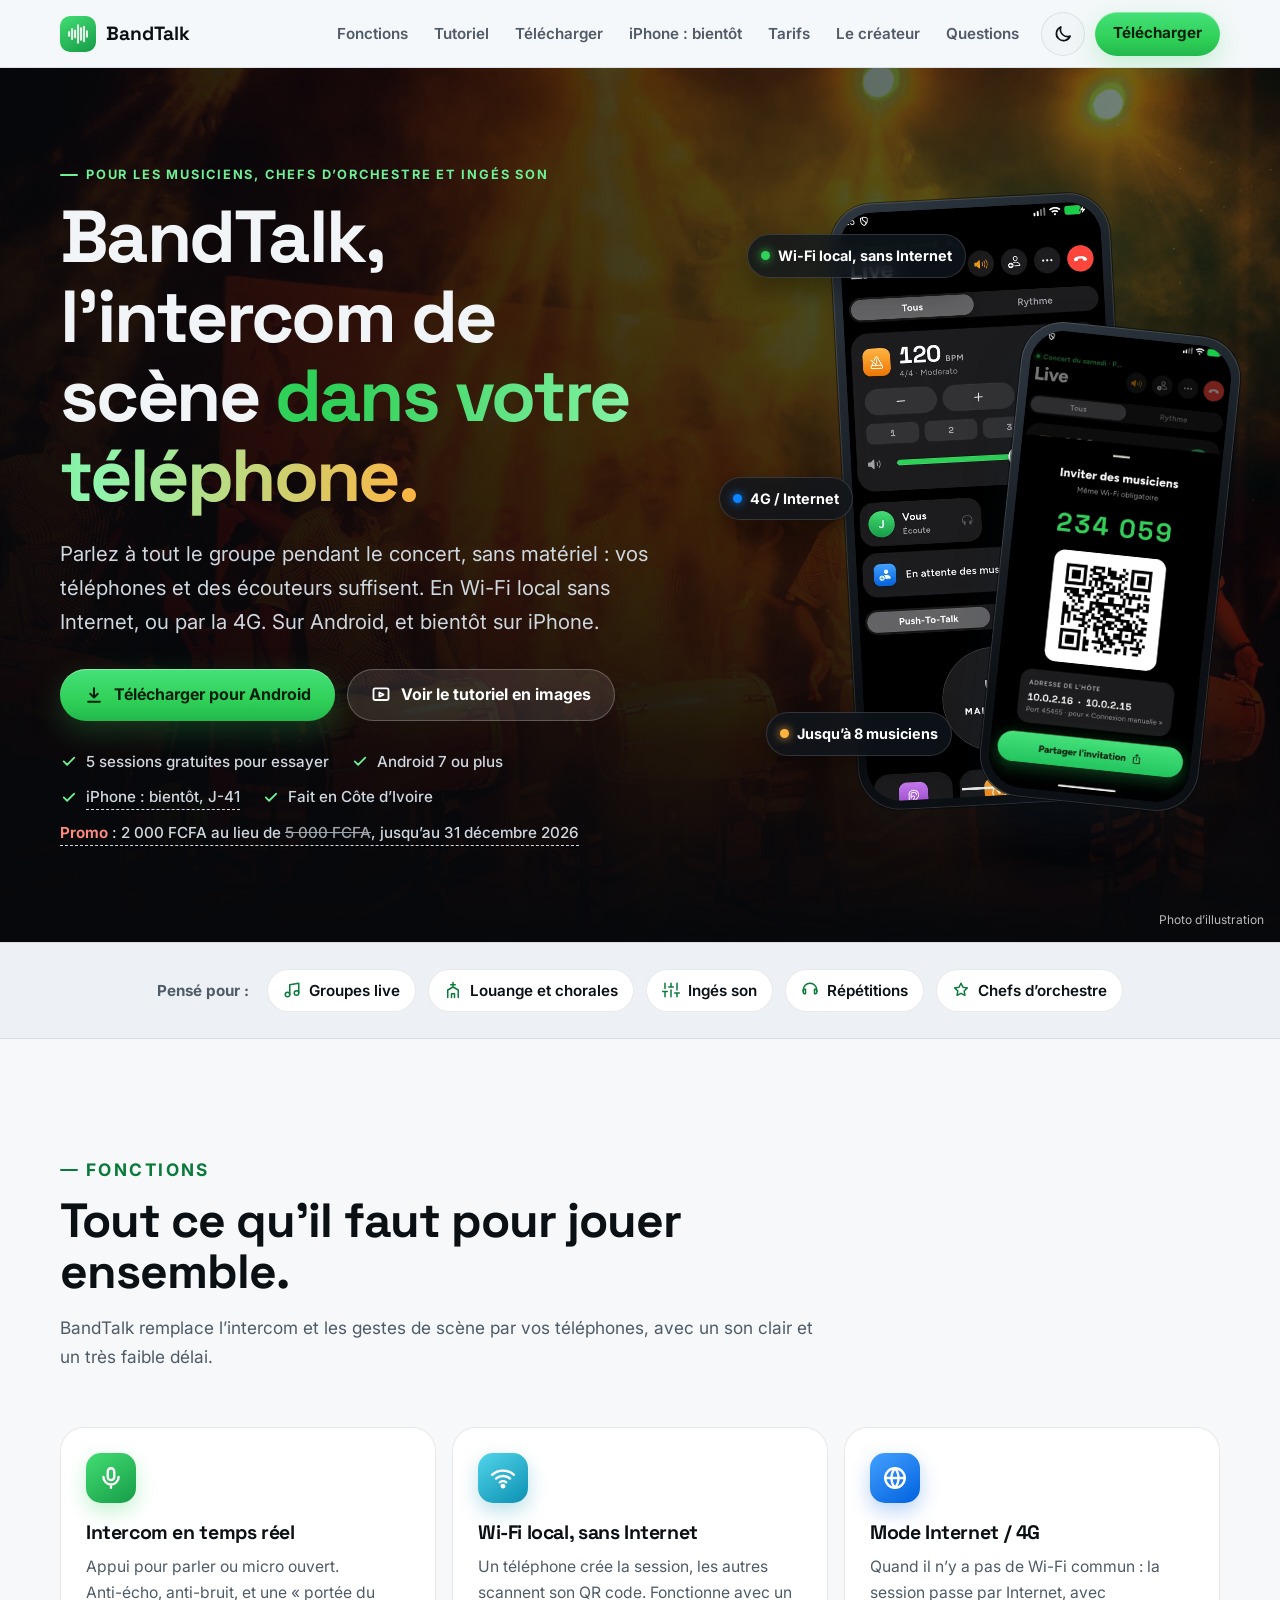
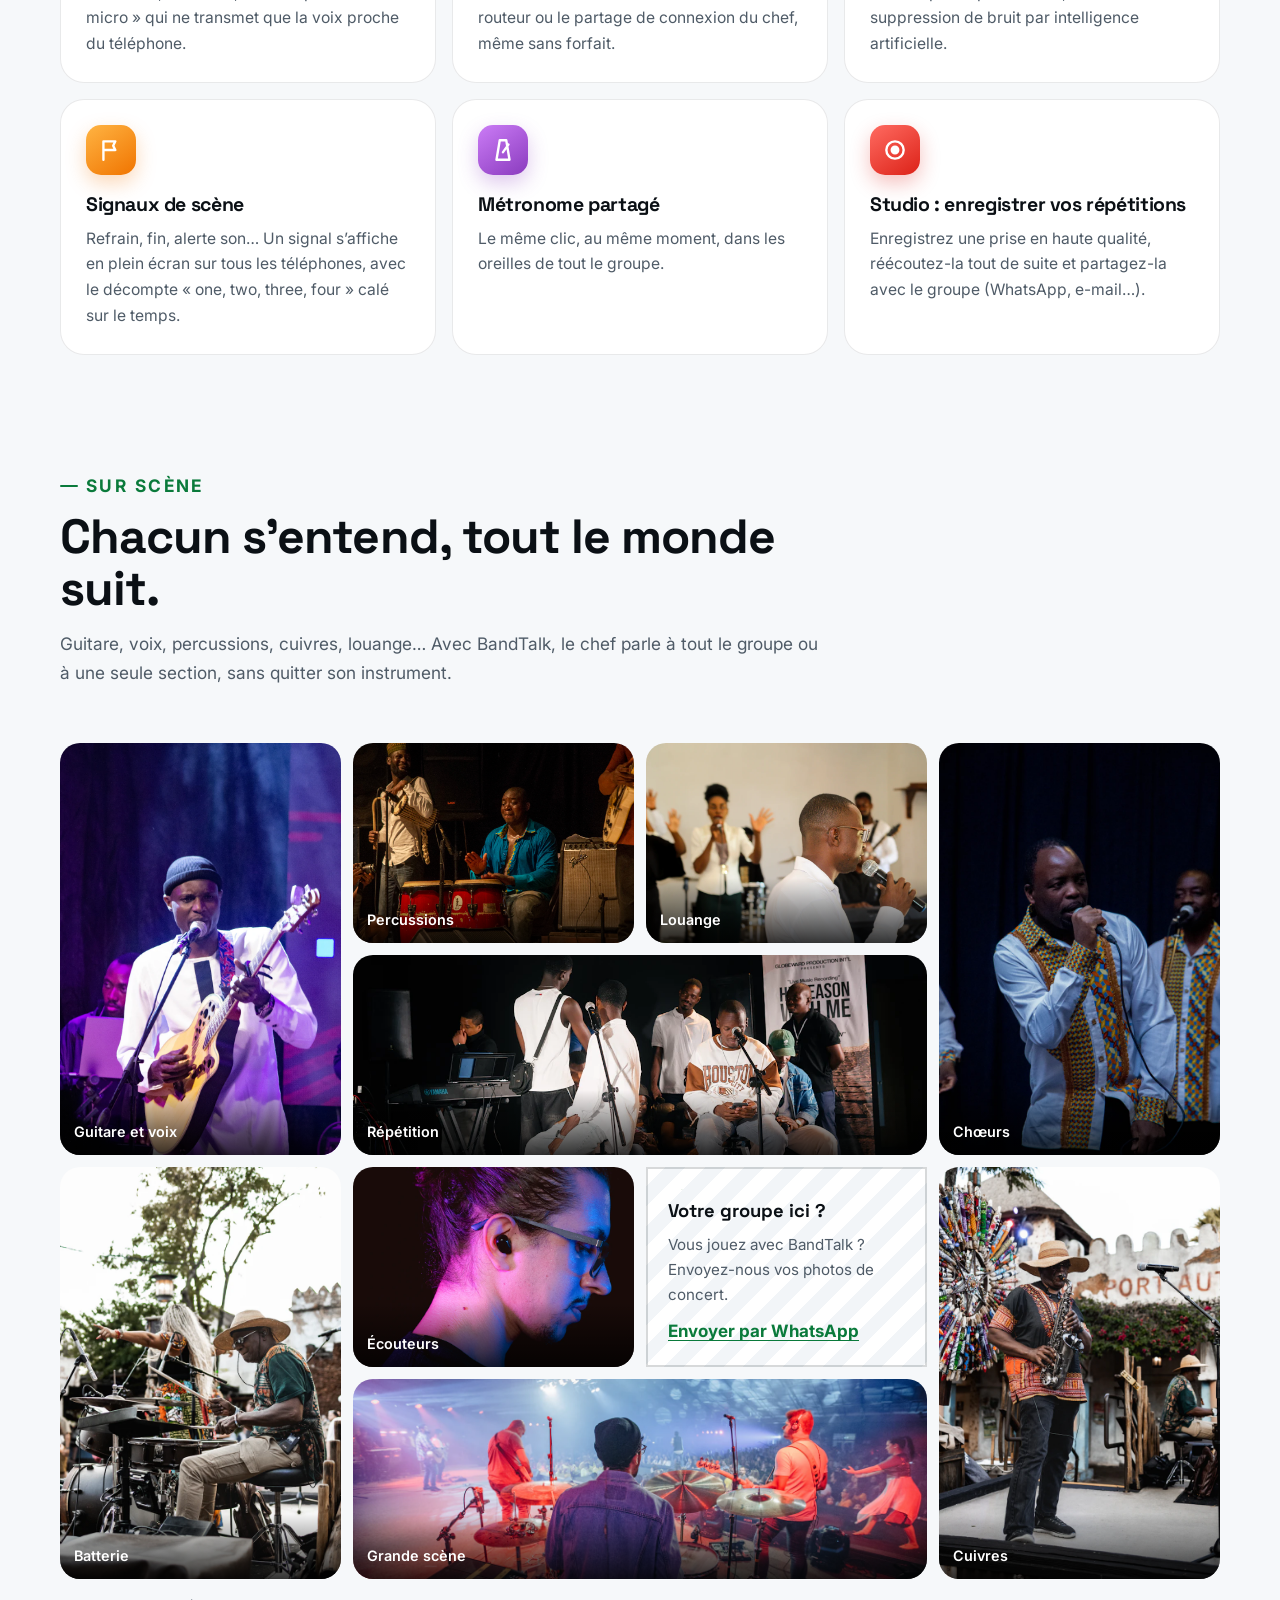
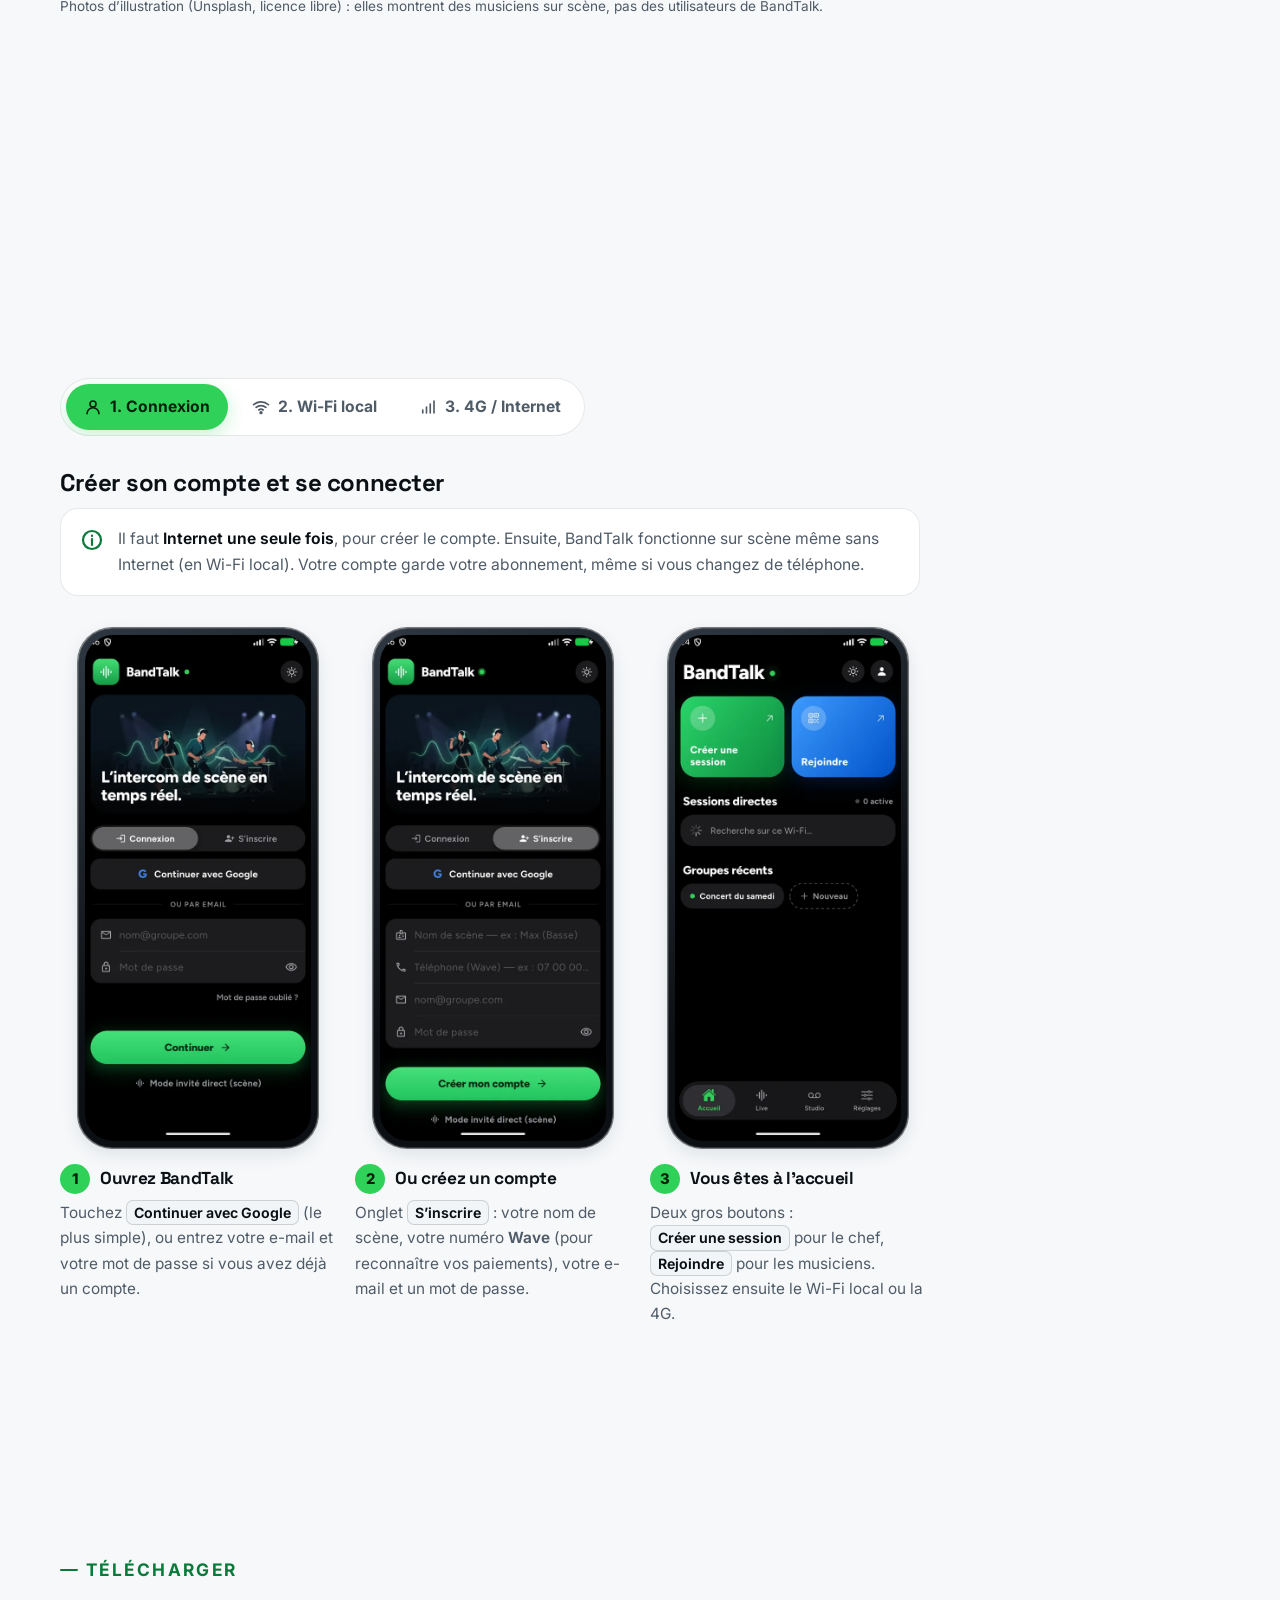
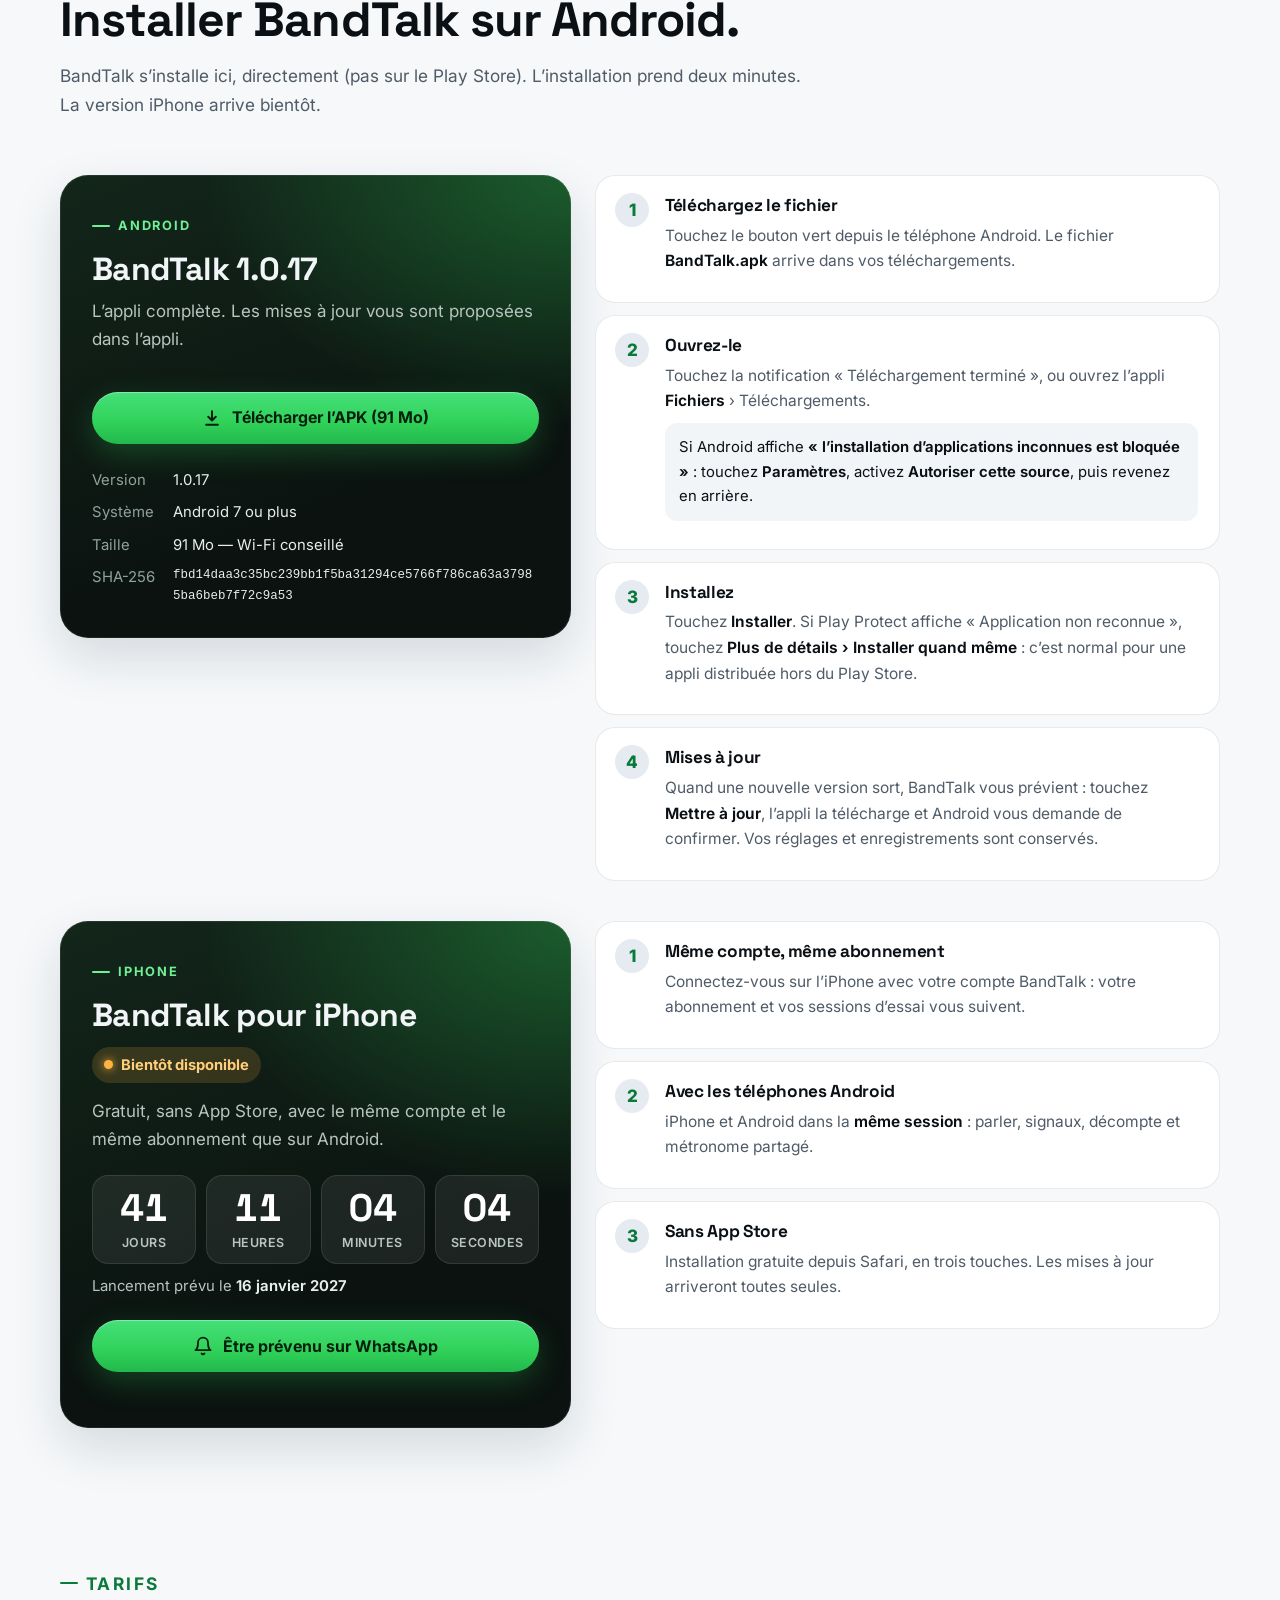
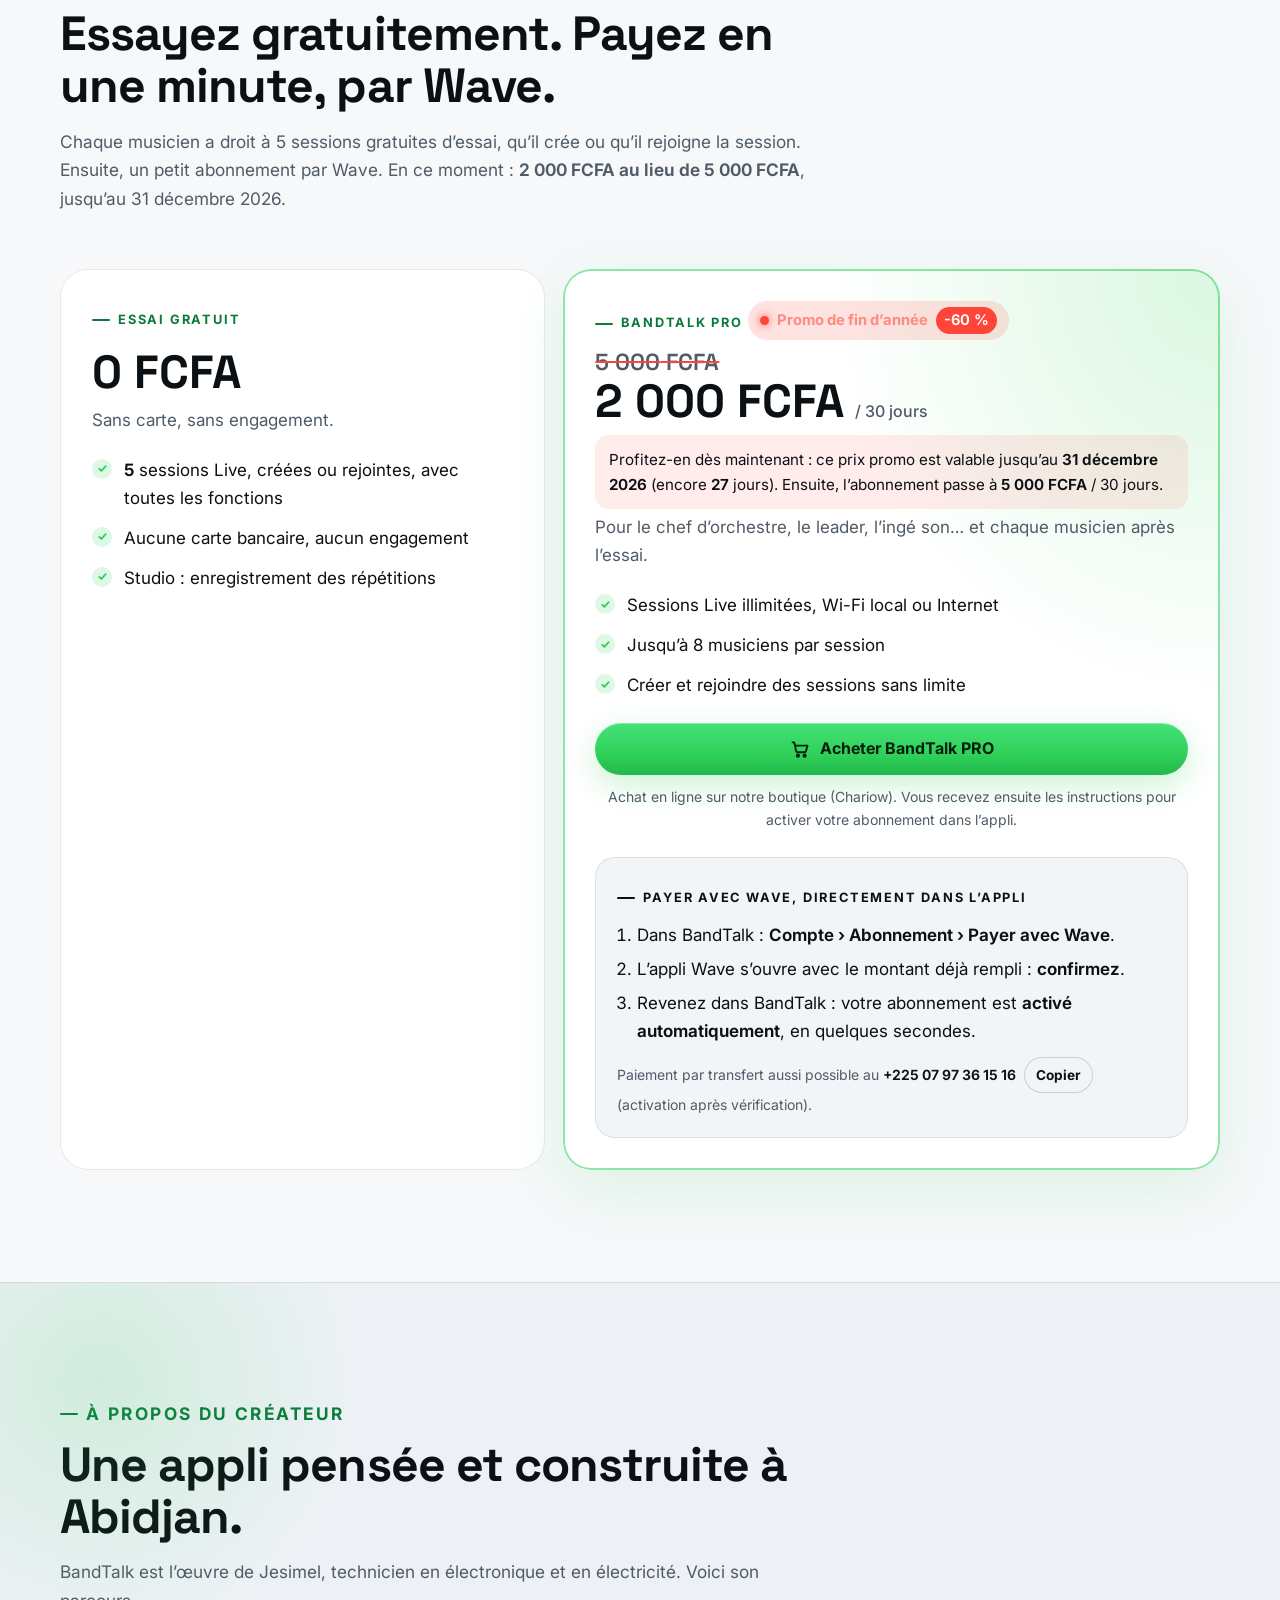
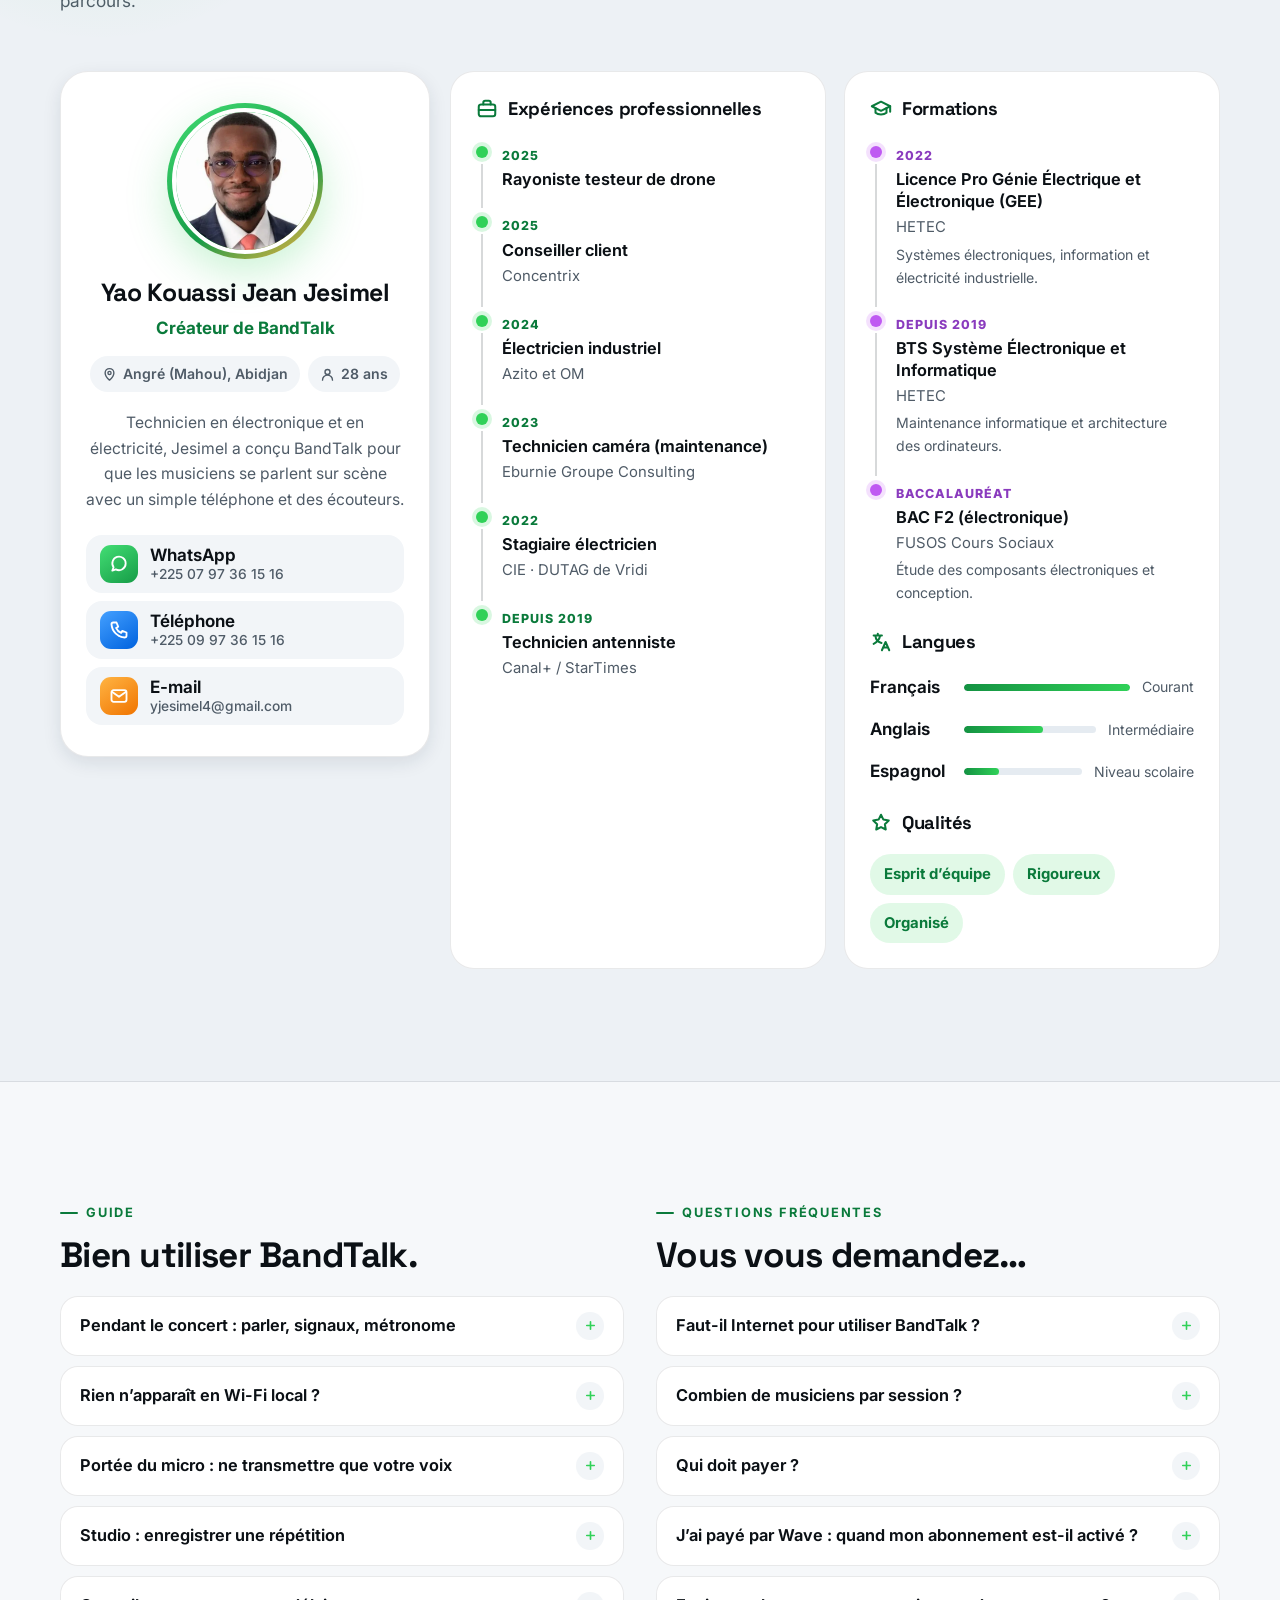
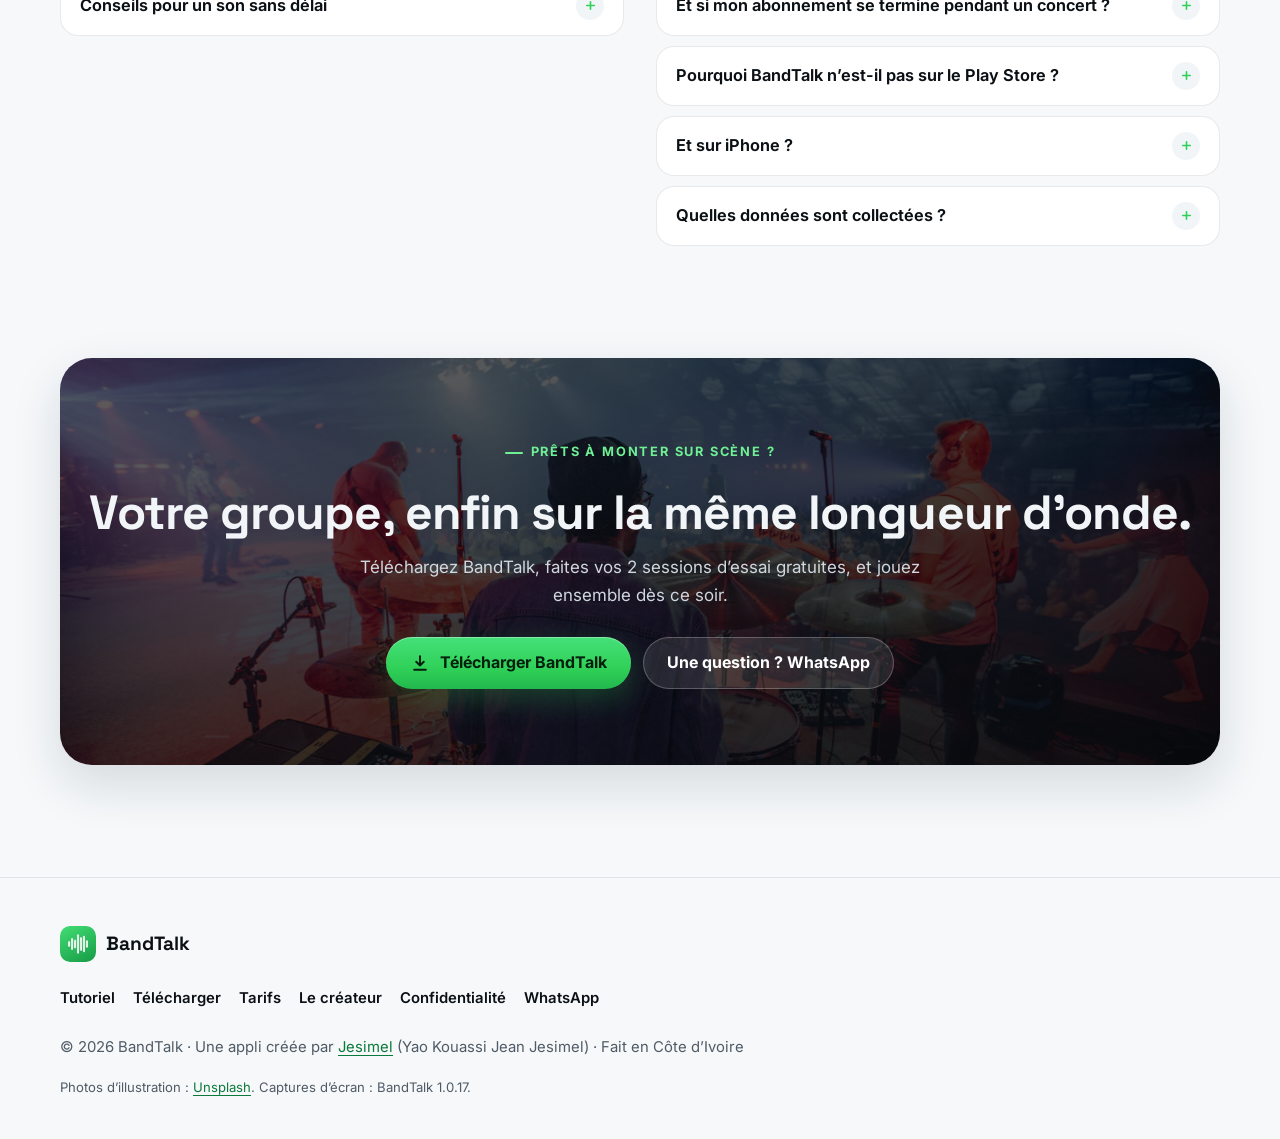
==== commit 9a046590: "BandTalk 1.0.17 : version" ====
--- a/index.html
+++ b/index.html
@@ -27,7 +27,7 @@
     "alternateName": ["Band Talk", "BandTalk par Jesimel"],
     "applicationCategory": "MultimediaApplication",
     "operatingSystem": "Android 7 ou plus récent",
-    "softwareVersion": "1.0.16",
+    "softwareVersion": "1.0.17",
     "description": "BandTalk est l’intercom de scène pour musiciens : parlez à votre groupe pendant le concert avec vos téléphones et des écouteurs, en Wi-Fi local sans Internet ou par la 4G.",
     "url": "https://jesimel9.github.io/bandtalk/",
     "downloadUrl": "https://github.com/jesimel9/bandtalk/releases/latest/download/BandTalk.apk",
@@ -447,14 +447,14 @@
     <div class="download">
       <div class="dl-card reveal">
         <p class="eyebrow">Android</p>
-        <h3>BandTalk <span data-bt="version">1.0.16</span></h3>
+        <h3>BandTalk <span data-bt="version">1.0.17</span></h3>
         <p class="muted">L’appli complète. Les mises à jour vous sont proposées dans l’appli.</p>
         <a class="btn btn-primary" id="dl-btn" href="#">
           <svg viewBox="0 0 24 24" fill="none" stroke="currentColor" stroke-width="2.4" stroke-linecap="round" stroke-linejoin="round" aria-hidden="true"><path d="M12 4v11m0 0l-4.5-4.5M12 15l4.5-4.5M5 20h14"/></svg>
           <span>Télécharger l’APK (<span data-bt="taille">91</span>&nbsp;Mo)</span>
         </a>
         <dl class="dl-meta">
-          <dt>Version</dt><dd data-bt="version">1.0.16</dd>
+          <dt>Version</dt><dd data-bt="version">1.0.17</dd>
           <dt>Système</dt><dd data-bt="android-min">Android 7 ou plus</dd>
           <dt>Taille</dt><dd><span data-bt="taille">91</span> Mo — Wi-Fi conseillé</dd>
           <dt id="hash-dt">SHA-256</dt><dd id="hash-dd" class="hash" data-bt="sha256"></dd>
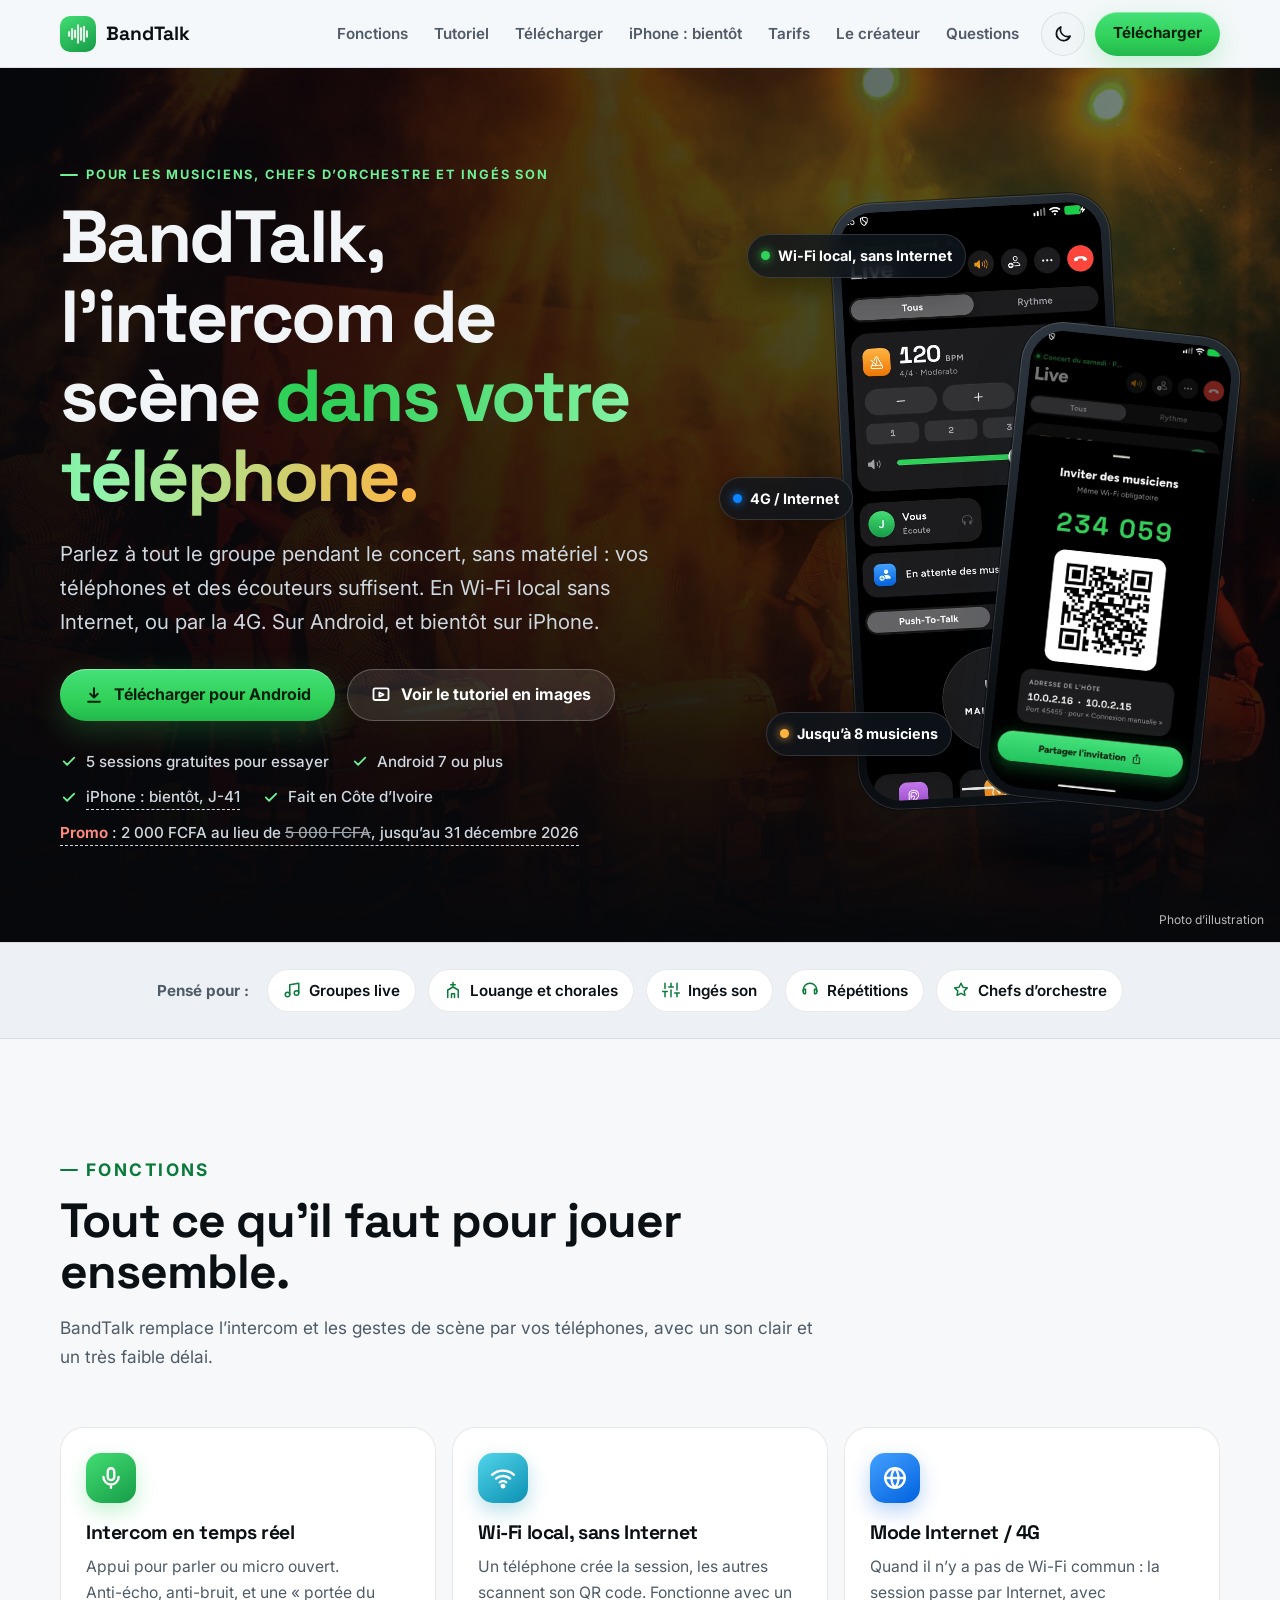
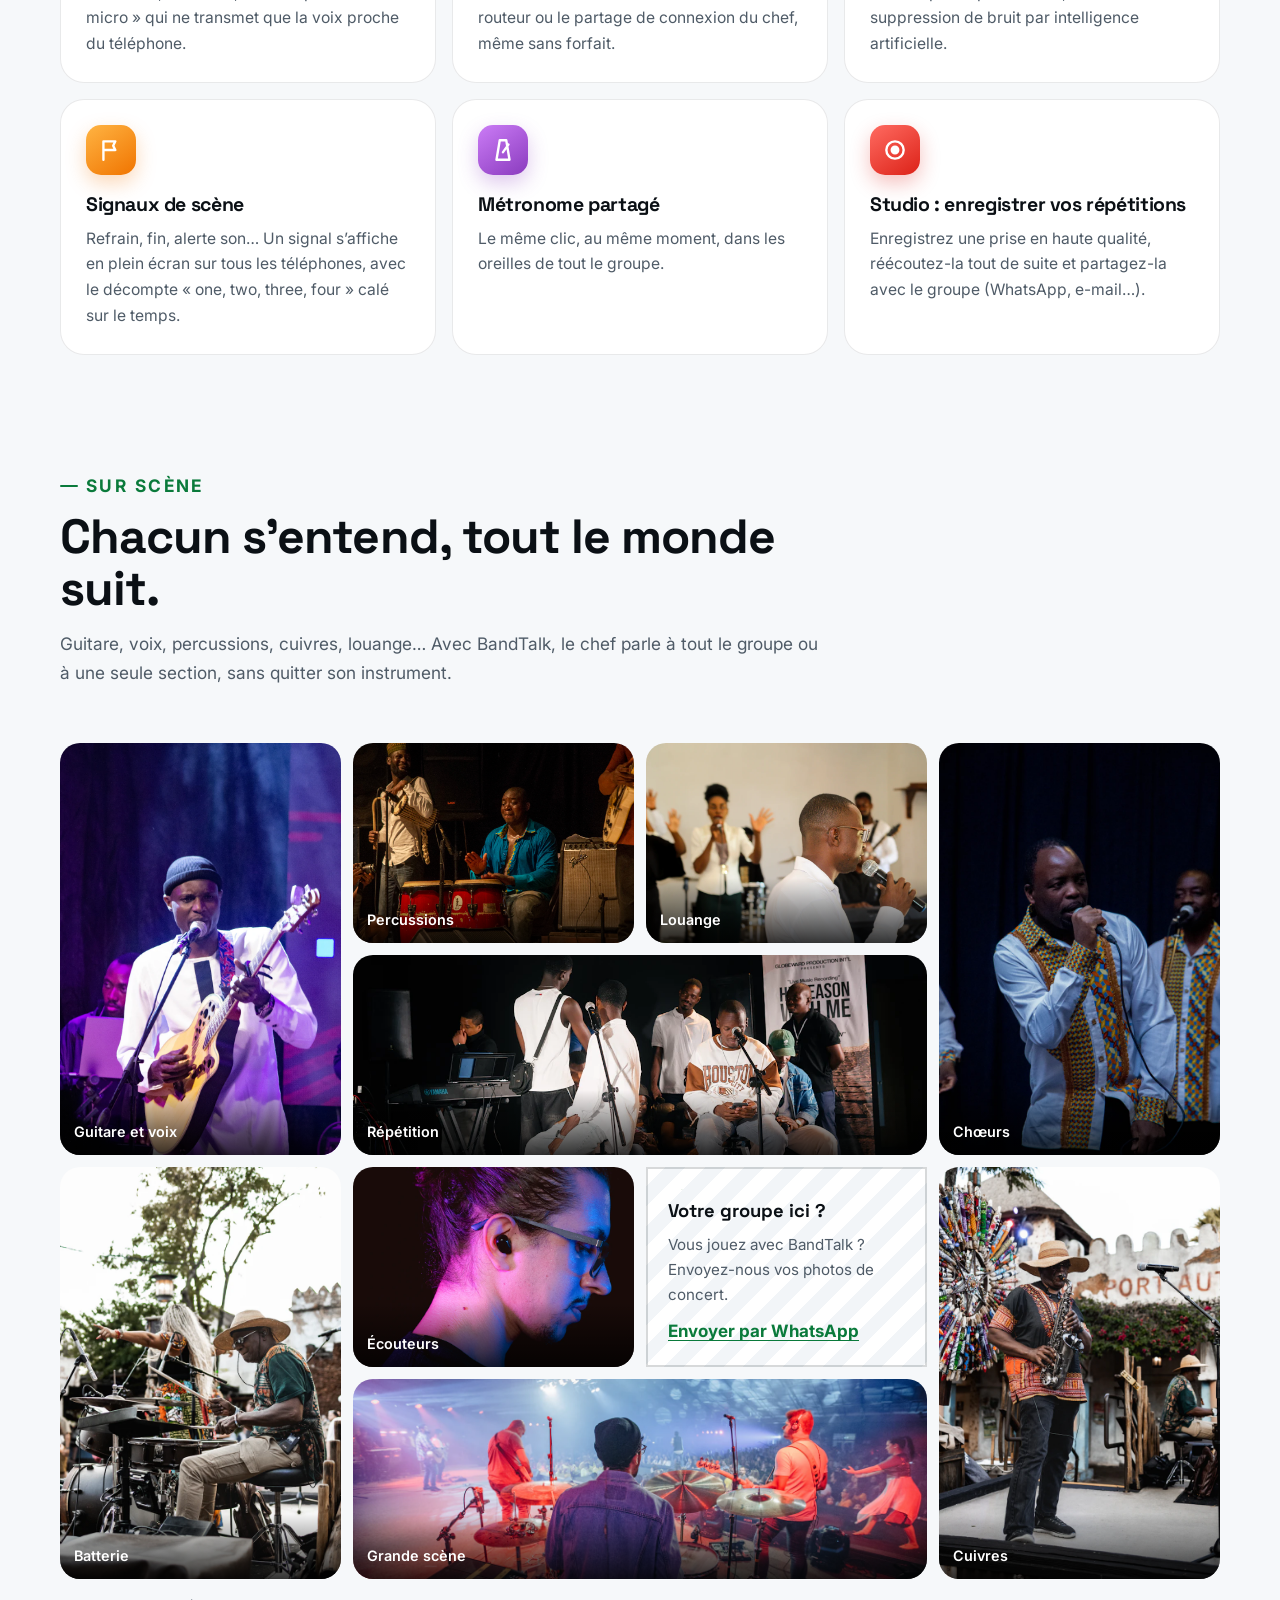
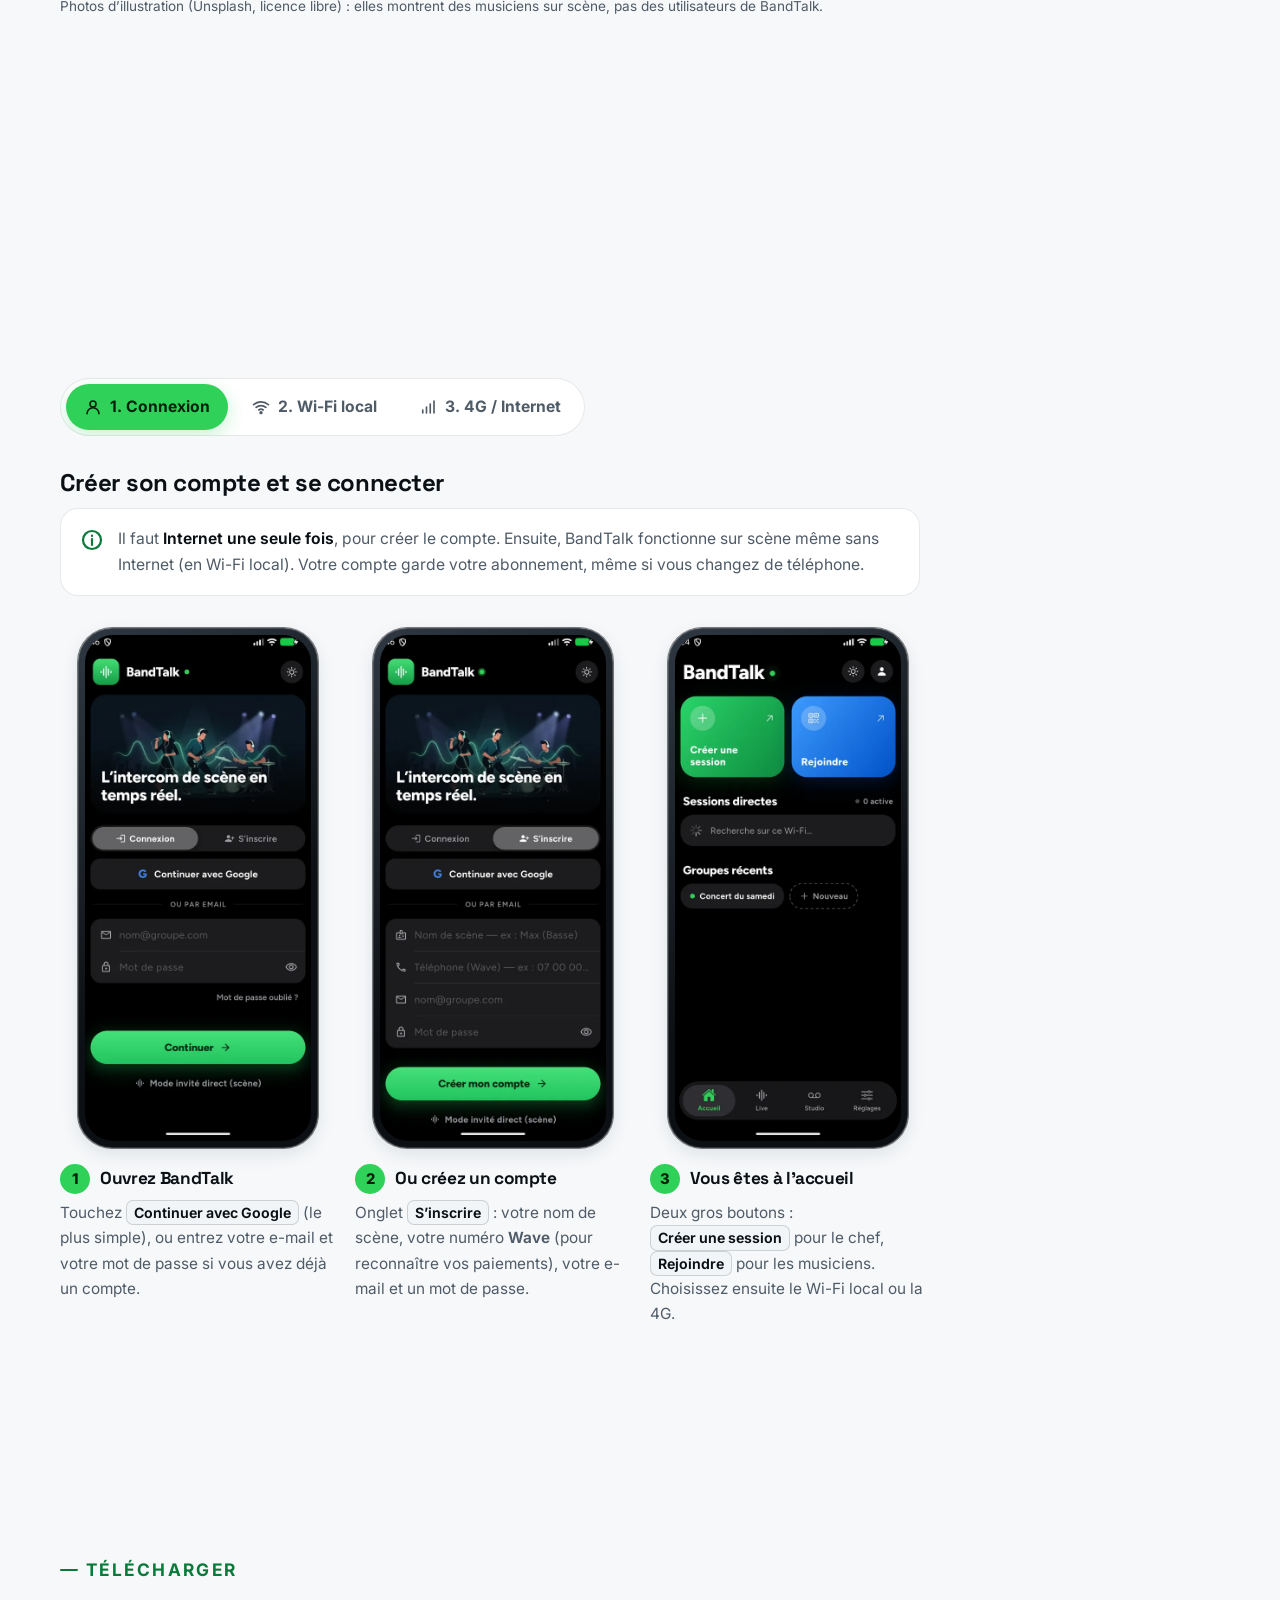
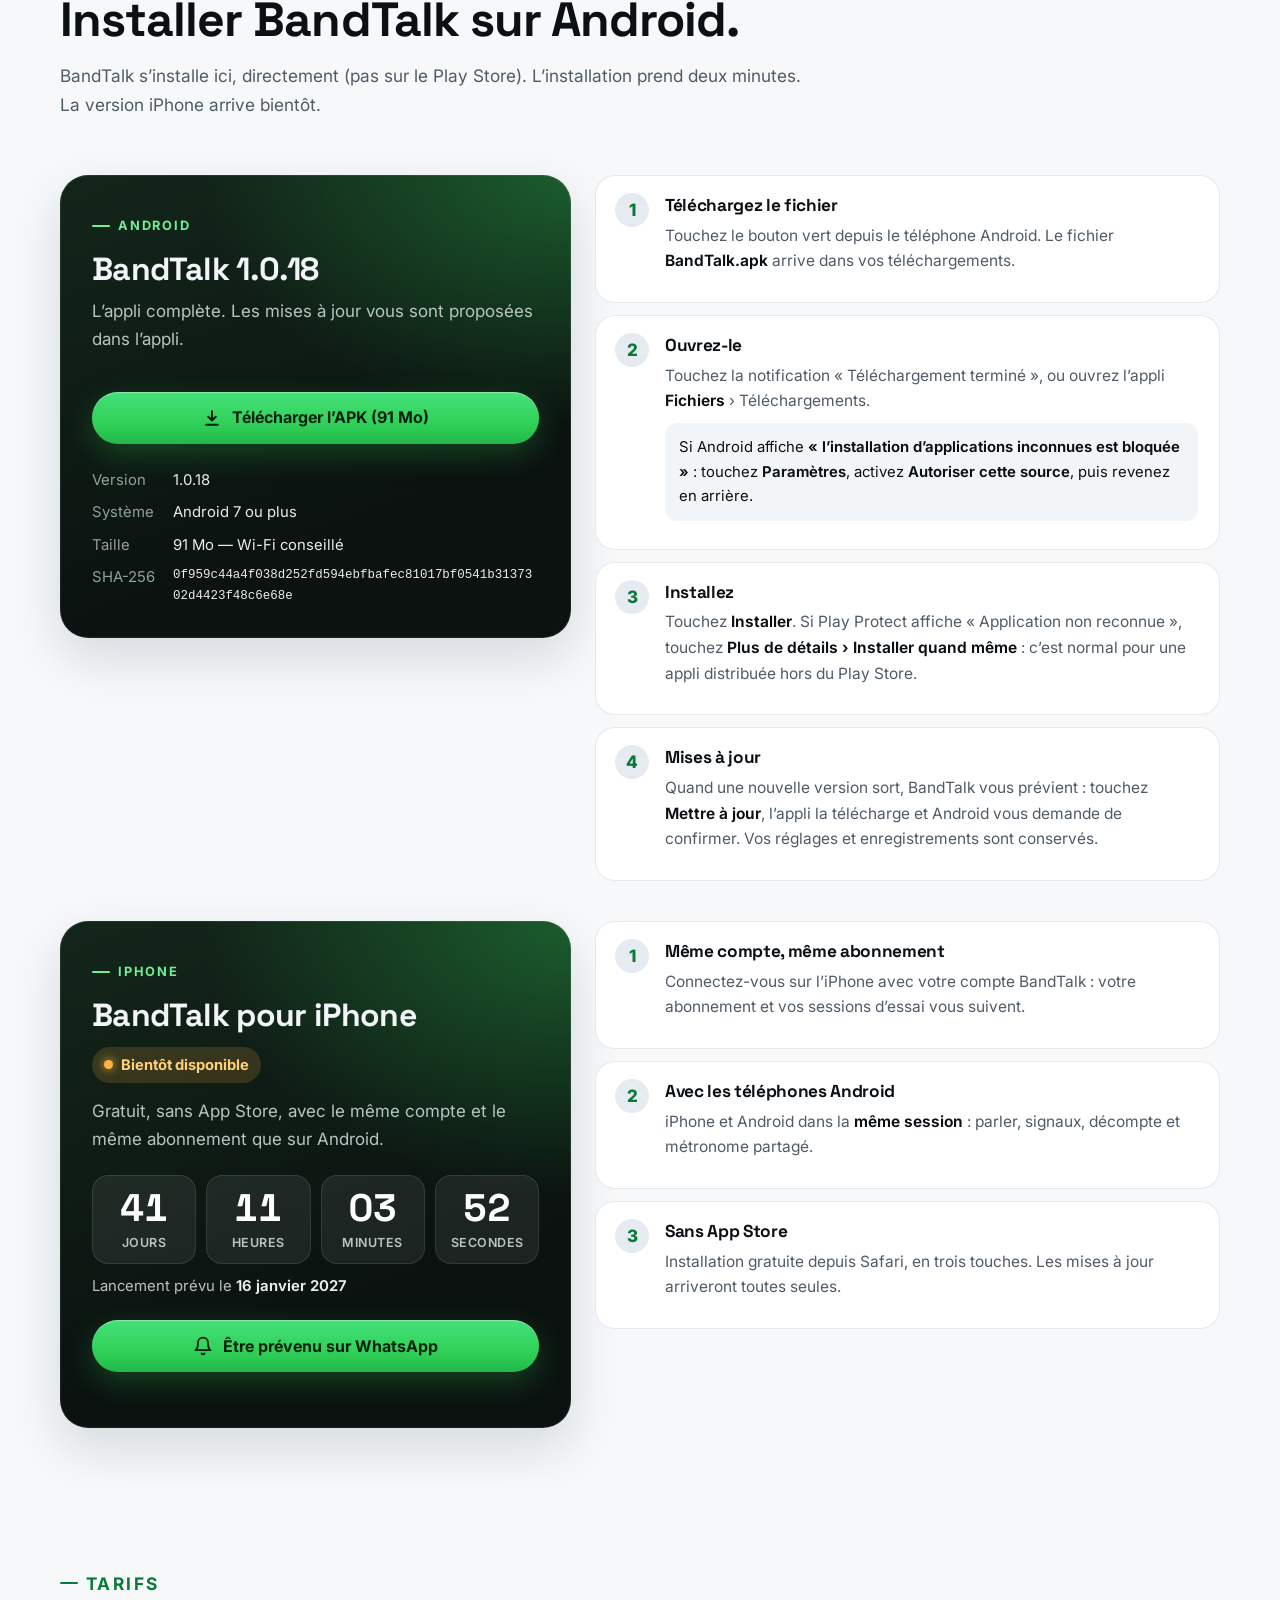
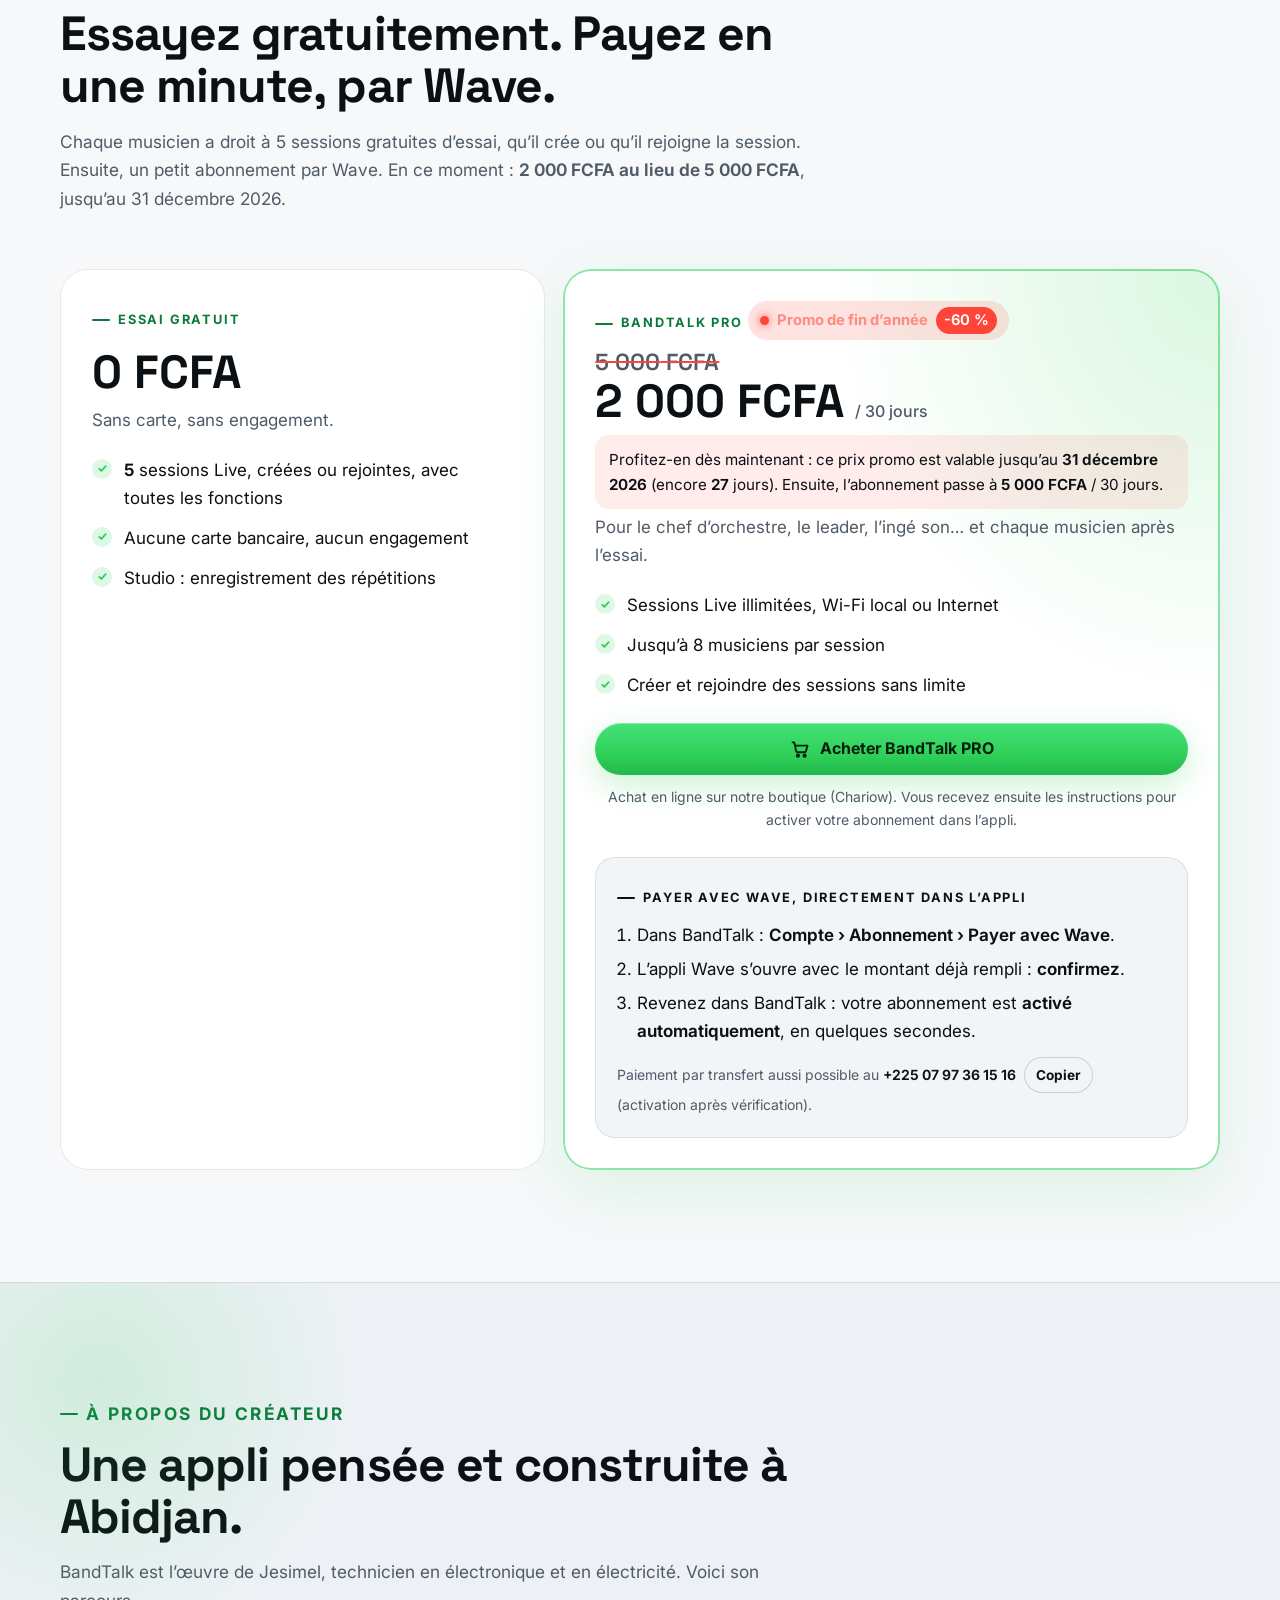
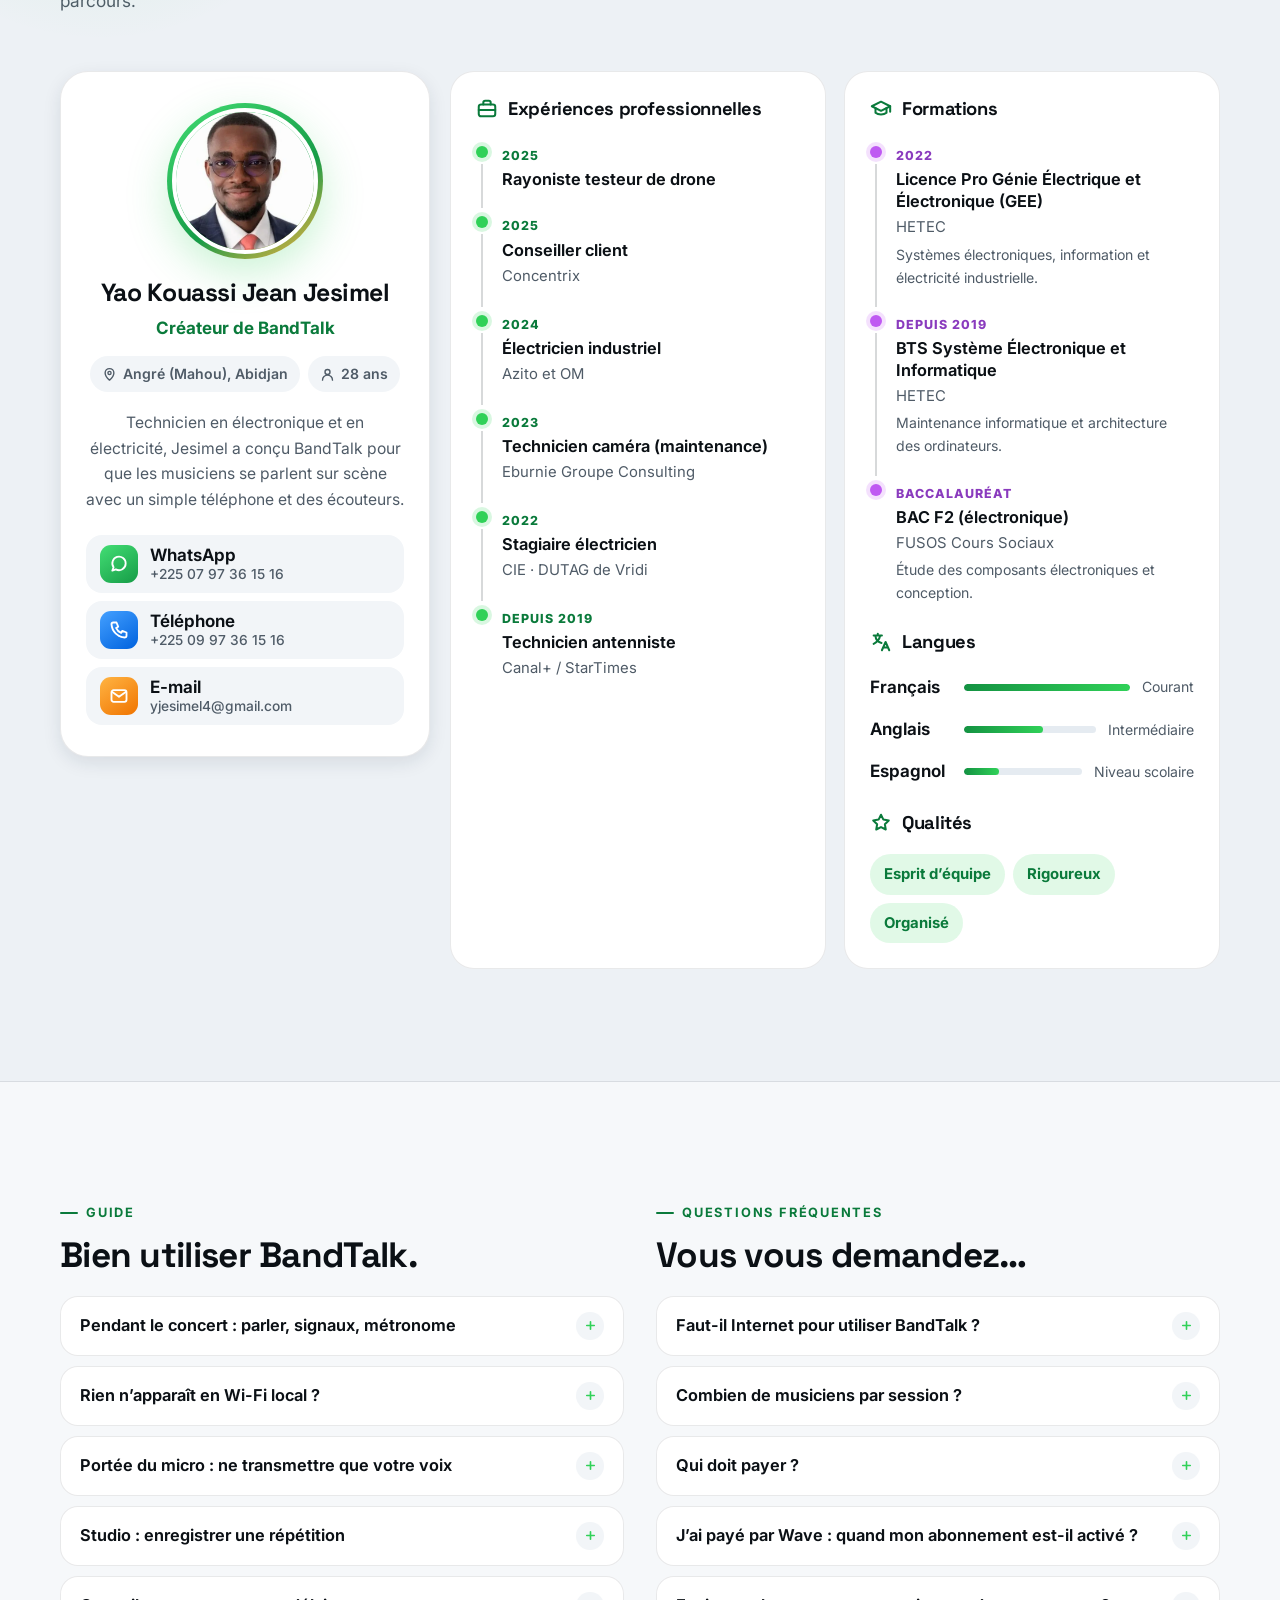
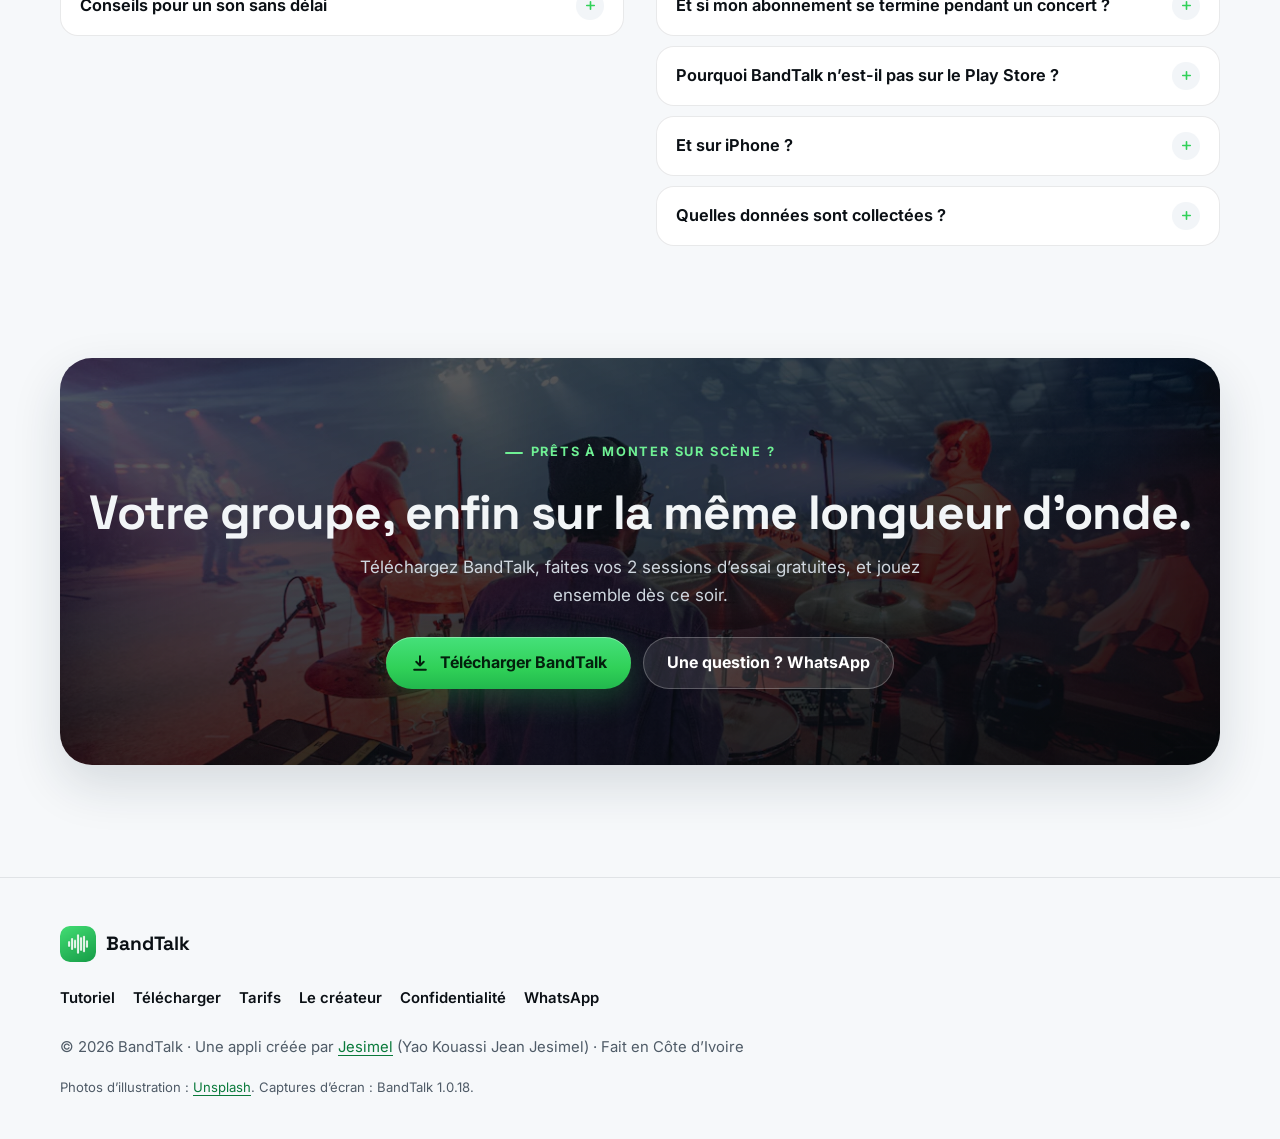
==== commit 0e35db1a: "BandTalk 1.0.18 : version" ====
--- a/index.html
+++ b/index.html
@@ -27,7 +27,7 @@
     "alternateName": ["Band Talk", "BandTalk par Jesimel"],
     "applicationCategory": "MultimediaApplication",
     "operatingSystem": "Android 7 ou plus récent",
-    "softwareVersion": "1.0.17",
+    "softwareVersion": "1.0.18",
     "description": "BandTalk est l’intercom de scène pour musiciens : parlez à votre groupe pendant le concert avec vos téléphones et des écouteurs, en Wi-Fi local sans Internet ou par la 4G.",
     "url": "https://jesimel9.github.io/bandtalk/",
     "downloadUrl": "https://github.com/jesimel9/bandtalk/releases/latest/download/BandTalk.apk",
@@ -447,14 +447,14 @@
     <div class="download">
       <div class="dl-card reveal">
         <p class="eyebrow">Android</p>
-        <h3>BandTalk <span data-bt="version">1.0.17</span></h3>
+        <h3>BandTalk <span data-bt="version">1.0.18</span></h3>
         <p class="muted">L’appli complète. Les mises à jour vous sont proposées dans l’appli.</p>
         <a class="btn btn-primary" id="dl-btn" href="#">
           <svg viewBox="0 0 24 24" fill="none" stroke="currentColor" stroke-width="2.4" stroke-linecap="round" stroke-linejoin="round" aria-hidden="true"><path d="M12 4v11m0 0l-4.5-4.5M12 15l4.5-4.5M5 20h14"/></svg>
           <span>Télécharger l’APK (<span data-bt="taille">91</span>&nbsp;Mo)</span>
         </a>
         <dl class="dl-meta">
-          <dt>Version</dt><dd data-bt="version">1.0.17</dd>
+          <dt>Version</dt><dd data-bt="version">1.0.18</dd>
           <dt>Système</dt><dd data-bt="android-min">Android 7 ou plus</dd>
           <dt>Taille</dt><dd><span data-bt="taille">91</span> Mo — Wi-Fi conseillé</dd>
           <dt id="hash-dt">SHA-256</dt><dd id="hash-dd" class="hash" data-bt="sha256"></dd>
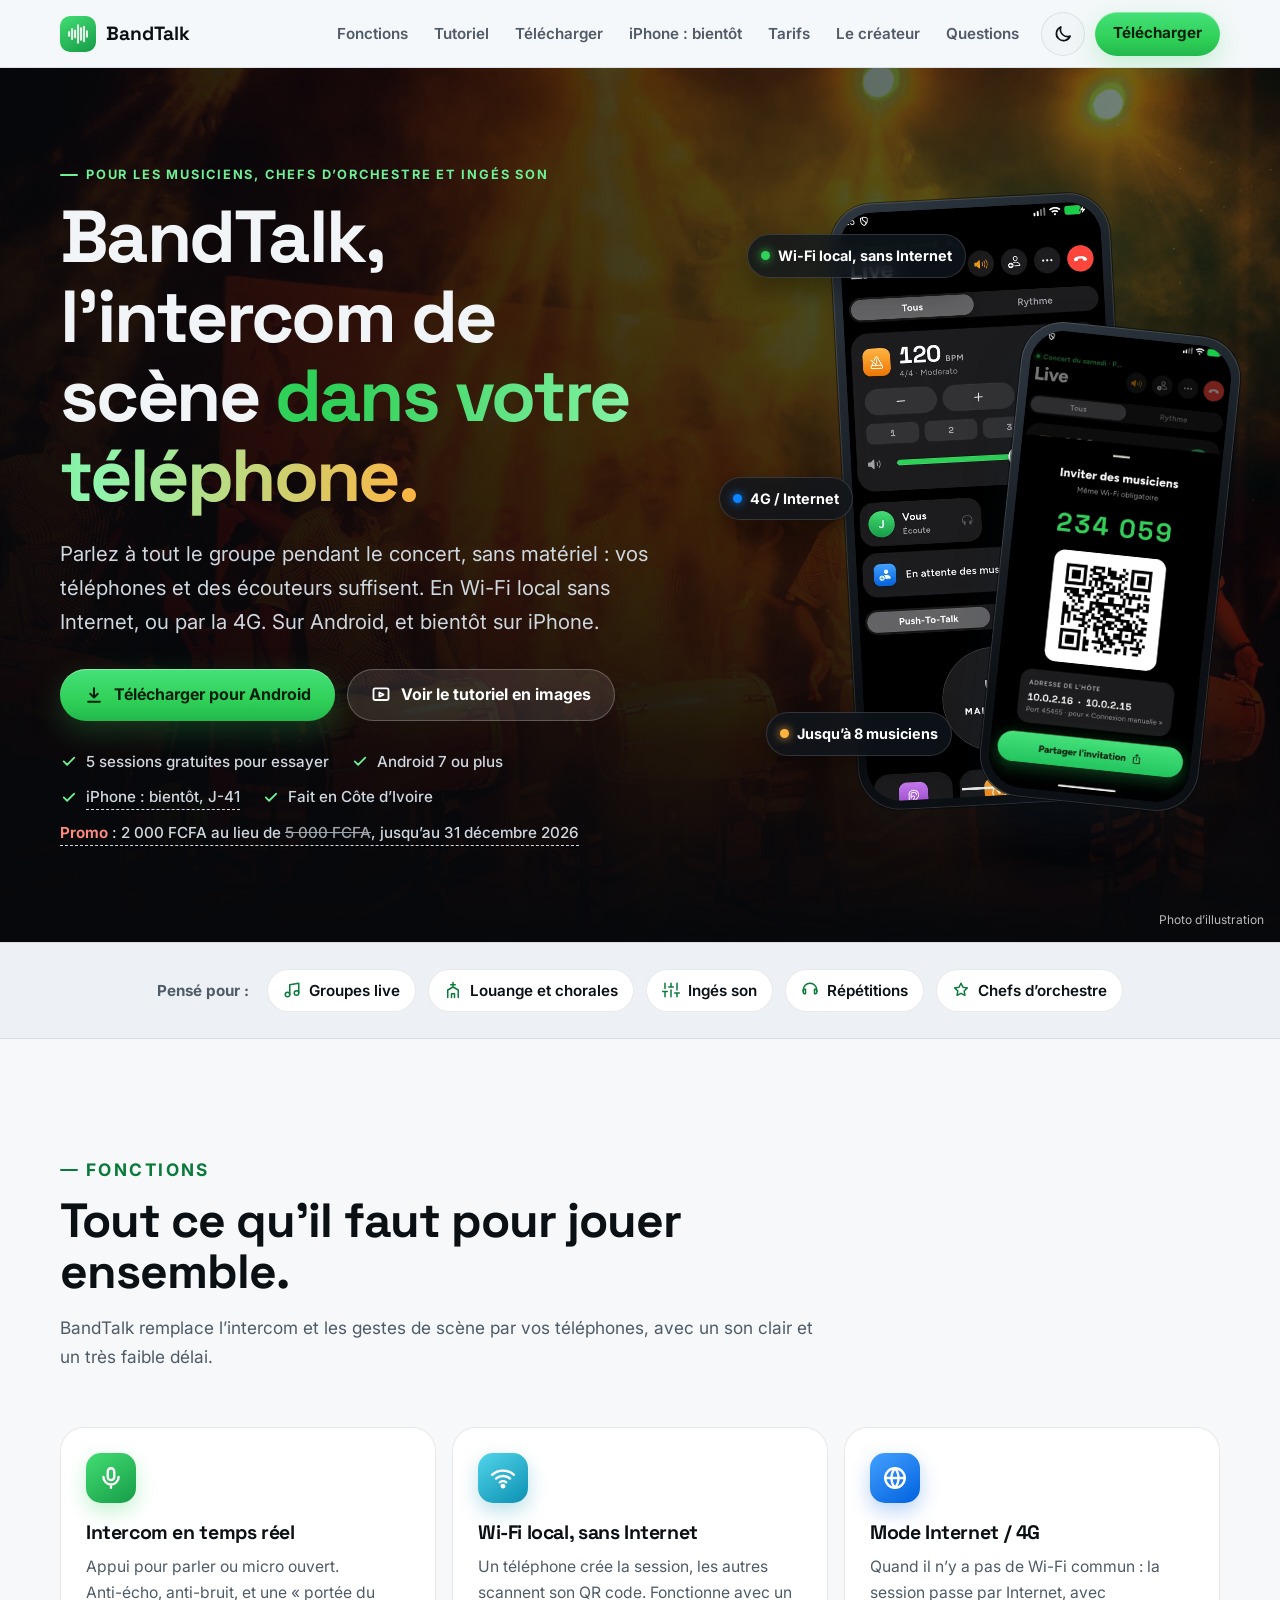
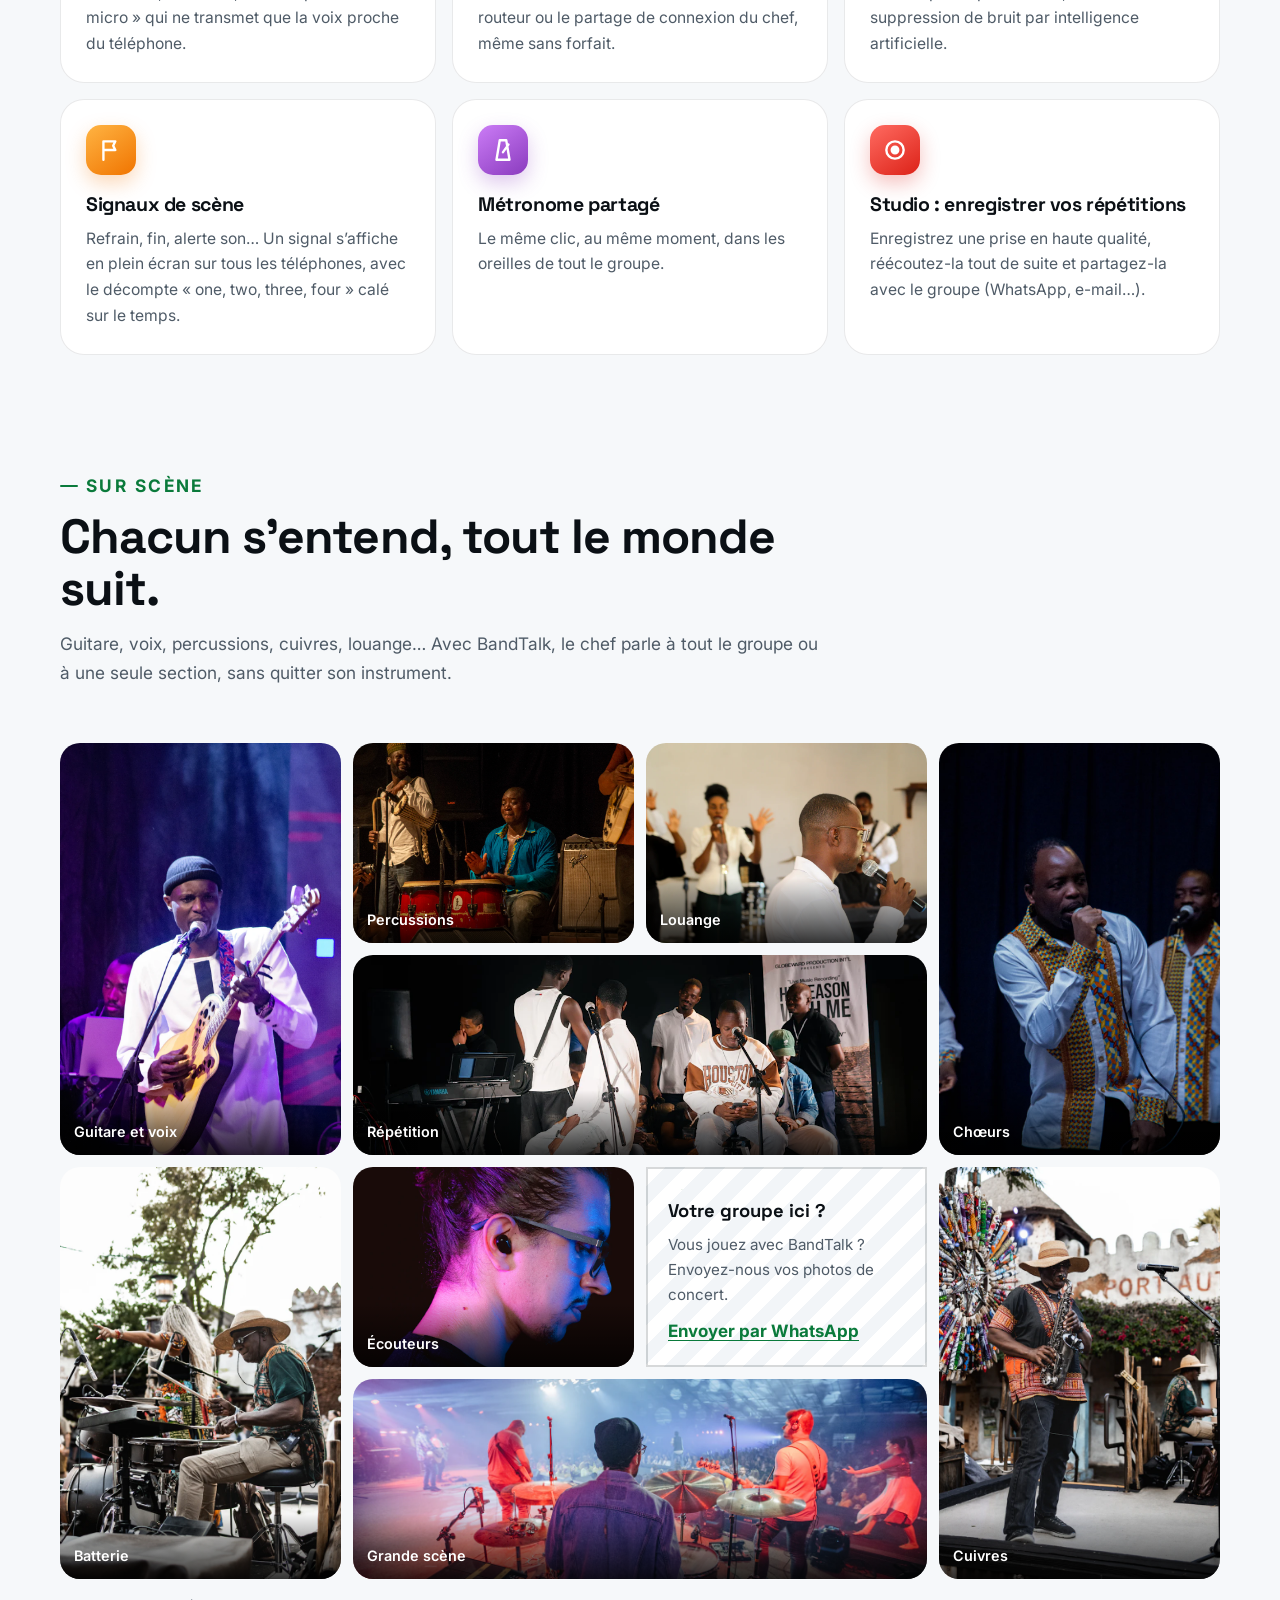
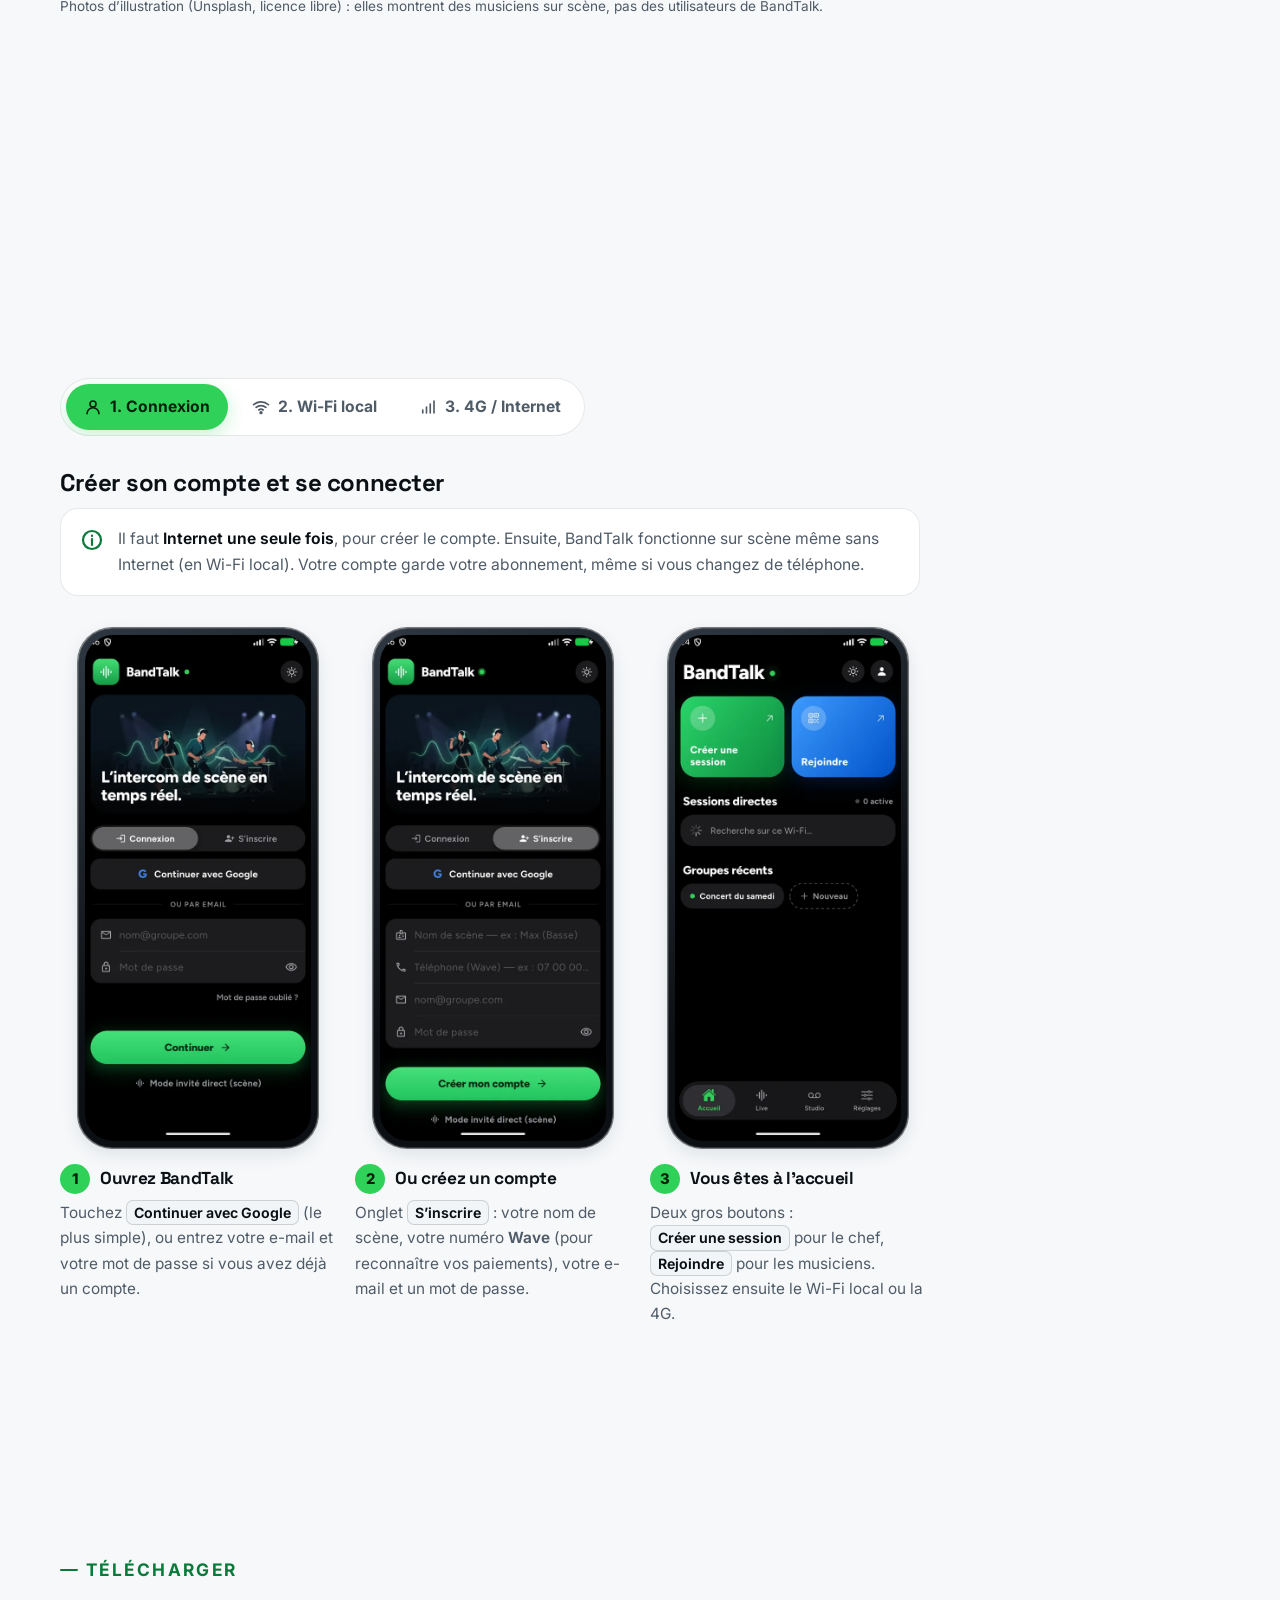
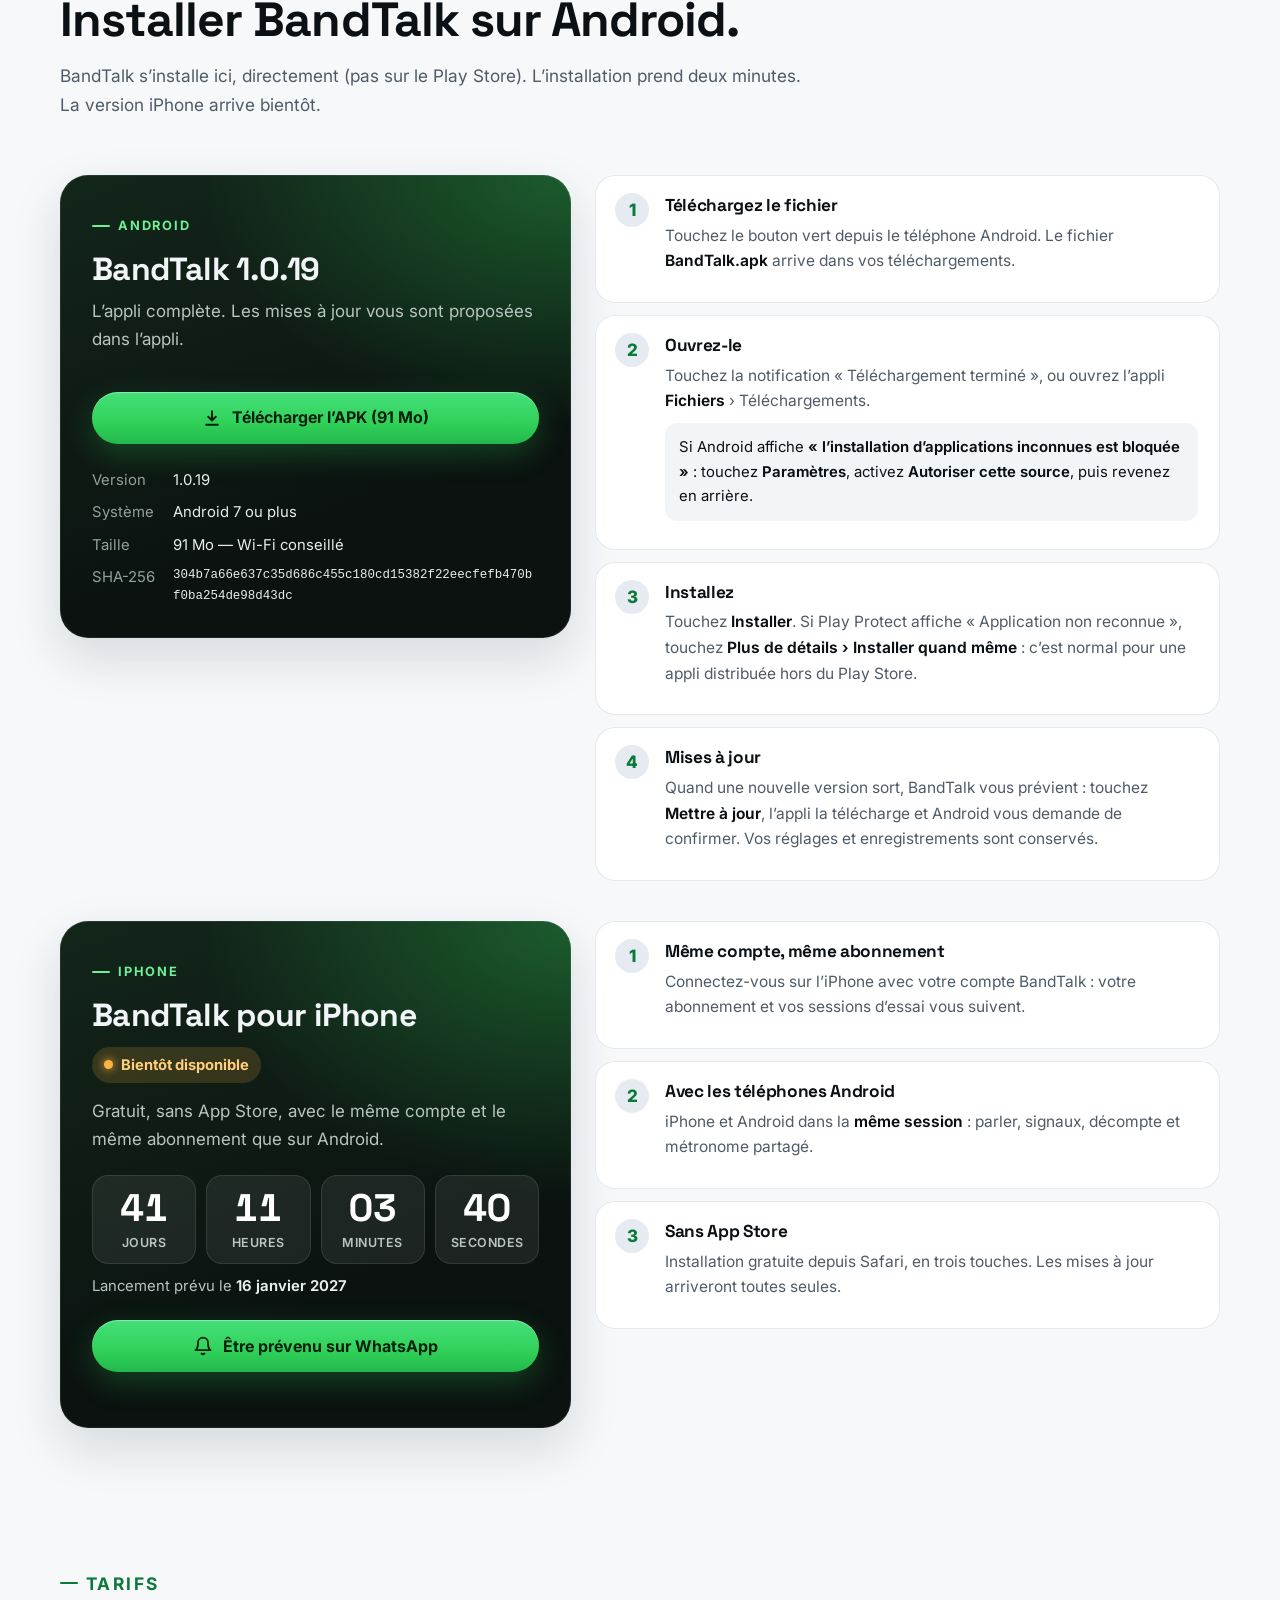
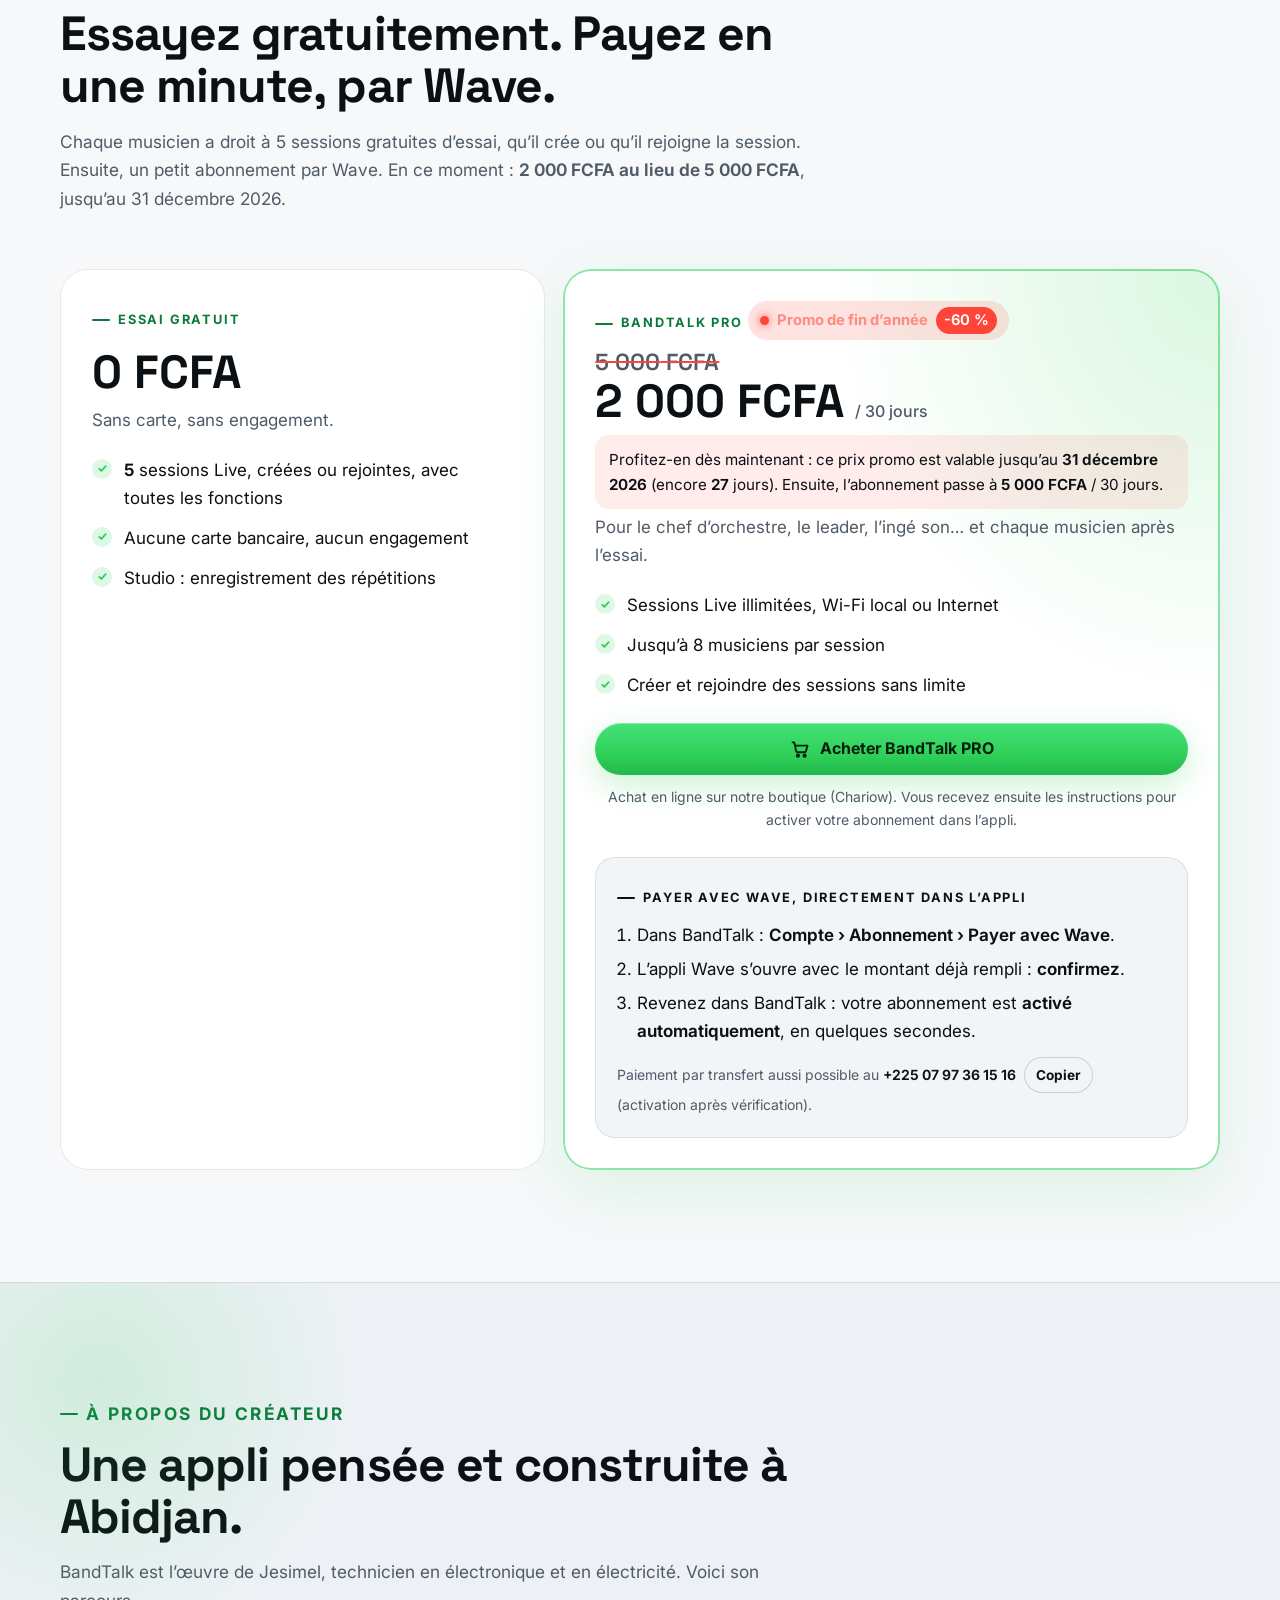
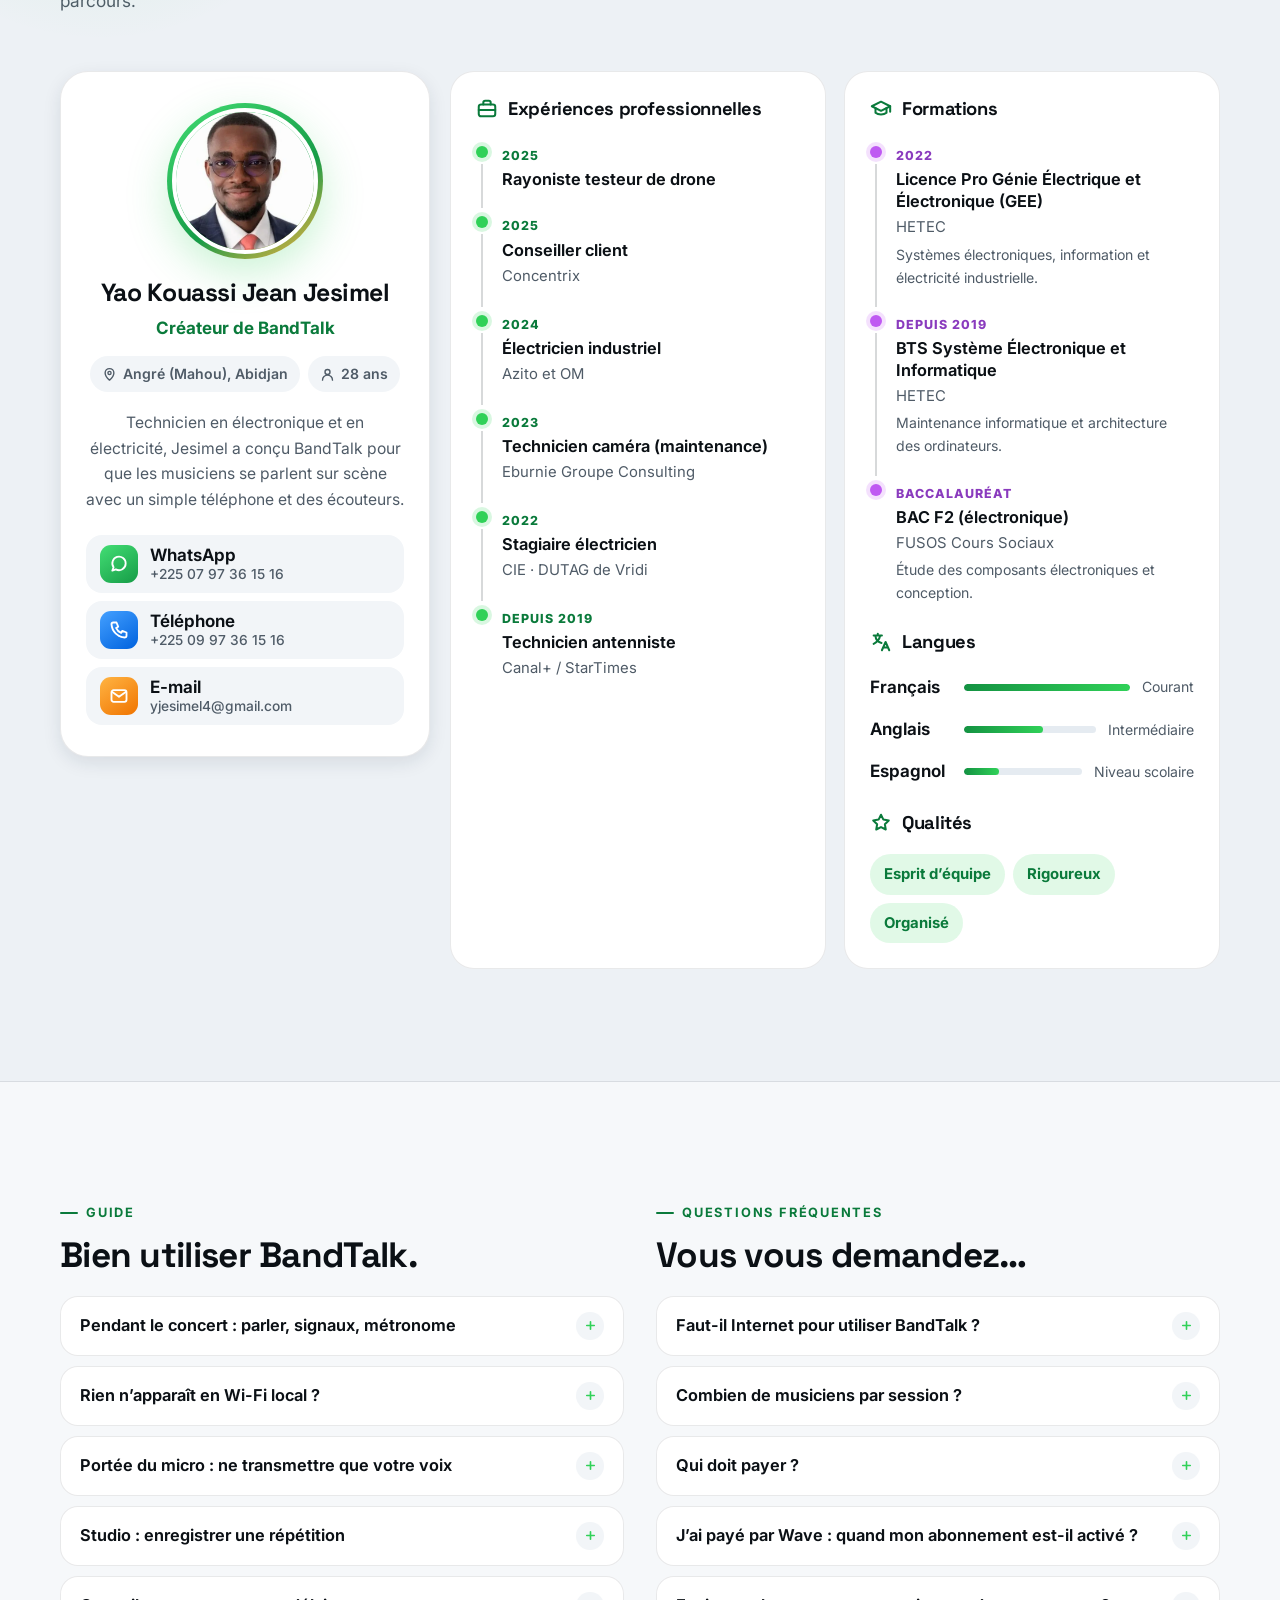
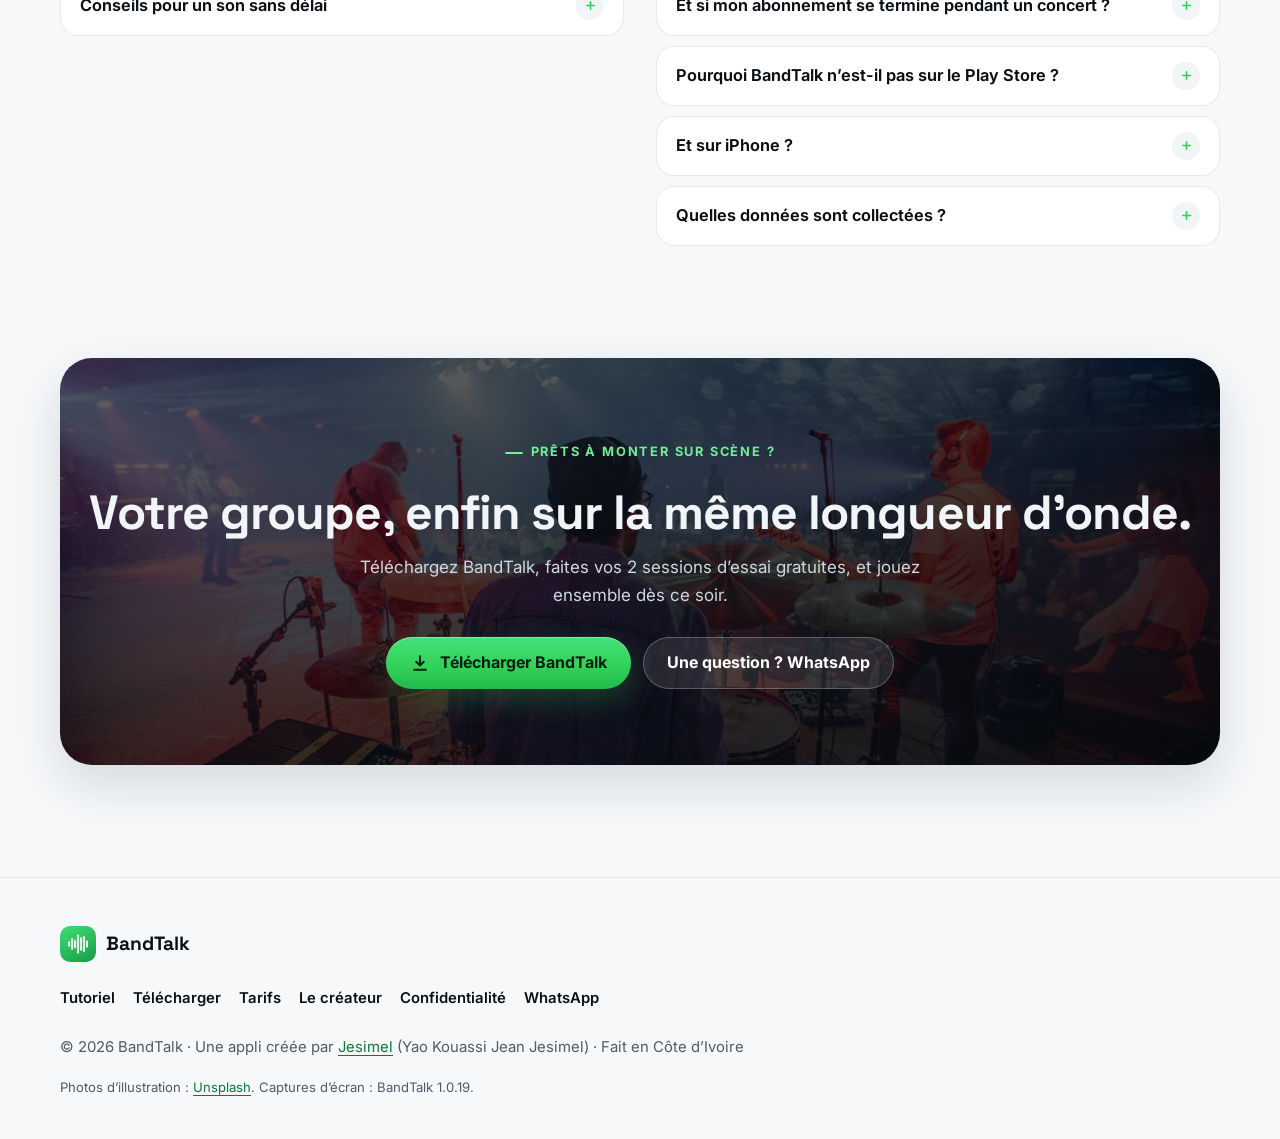
==== commit f061f9e0: "Site : version 1.0.19 sur la page d'accueil" ====
--- a/index.html
+++ b/index.html
@@ -27,7 +27,7 @@
     "alternateName": ["Band Talk", "BandTalk par Jesimel"],
     "applicationCategory": "MultimediaApplication",
     "operatingSystem": "Android 7 ou plus récent",
-    "softwareVersion": "1.0.18",
+    "softwareVersion": "1.0.19",
     "description": "BandTalk est l’intercom de scène pour musiciens : parlez à votre groupe pendant le concert avec vos téléphones et des écouteurs, en Wi-Fi local sans Internet ou par la 4G.",
     "url": "https://jesimel9.github.io/bandtalk/",
     "downloadUrl": "https://github.com/jesimel9/bandtalk/releases/latest/download/BandTalk.apk",
@@ -447,14 +447,14 @@
     <div class="download">
       <div class="dl-card reveal">
         <p class="eyebrow">Android</p>
-        <h3>BandTalk <span data-bt="version">1.0.18</span></h3>
+        <h3>BandTalk <span data-bt="version">1.0.19</span></h3>
         <p class="muted">L’appli complète. Les mises à jour vous sont proposées dans l’appli.</p>
         <a class="btn btn-primary" id="dl-btn" href="#">
           <svg viewBox="0 0 24 24" fill="none" stroke="currentColor" stroke-width="2.4" stroke-linecap="round" stroke-linejoin="round" aria-hidden="true"><path d="M12 4v11m0 0l-4.5-4.5M12 15l4.5-4.5M5 20h14"/></svg>
           <span>Télécharger l’APK (<span data-bt="taille">91</span>&nbsp;Mo)</span>
         </a>
         <dl class="dl-meta">
-          <dt>Version</dt><dd data-bt="version">1.0.18</dd>
+          <dt>Version</dt><dd data-bt="version">1.0.19</dd>
           <dt>Système</dt><dd data-bt="android-min">Android 7 ou plus</dd>
           <dt>Taille</dt><dd><span data-bt="taille">91</span> Mo — Wi-Fi conseillé</dd>
           <dt id="hash-dt">SHA-256</dt><dd id="hash-dd" class="hash" data-bt="sha256"></dd>
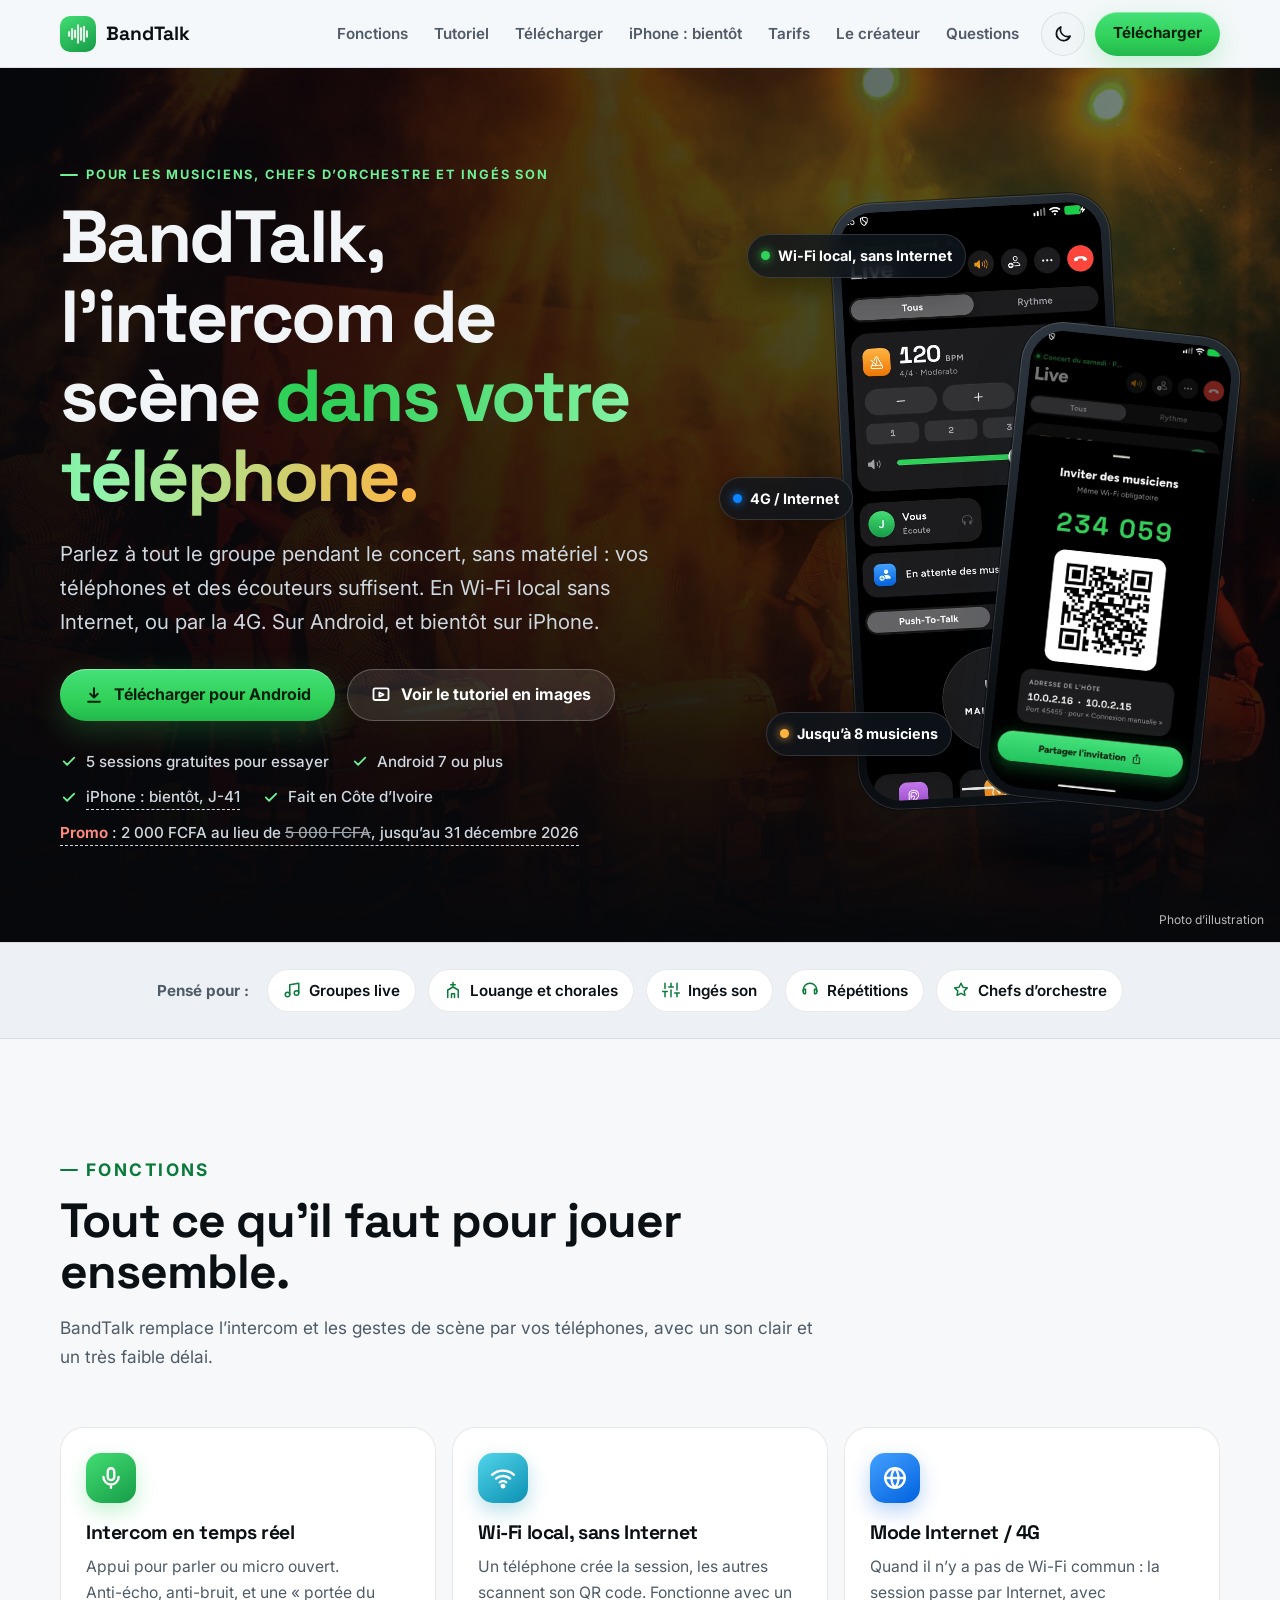
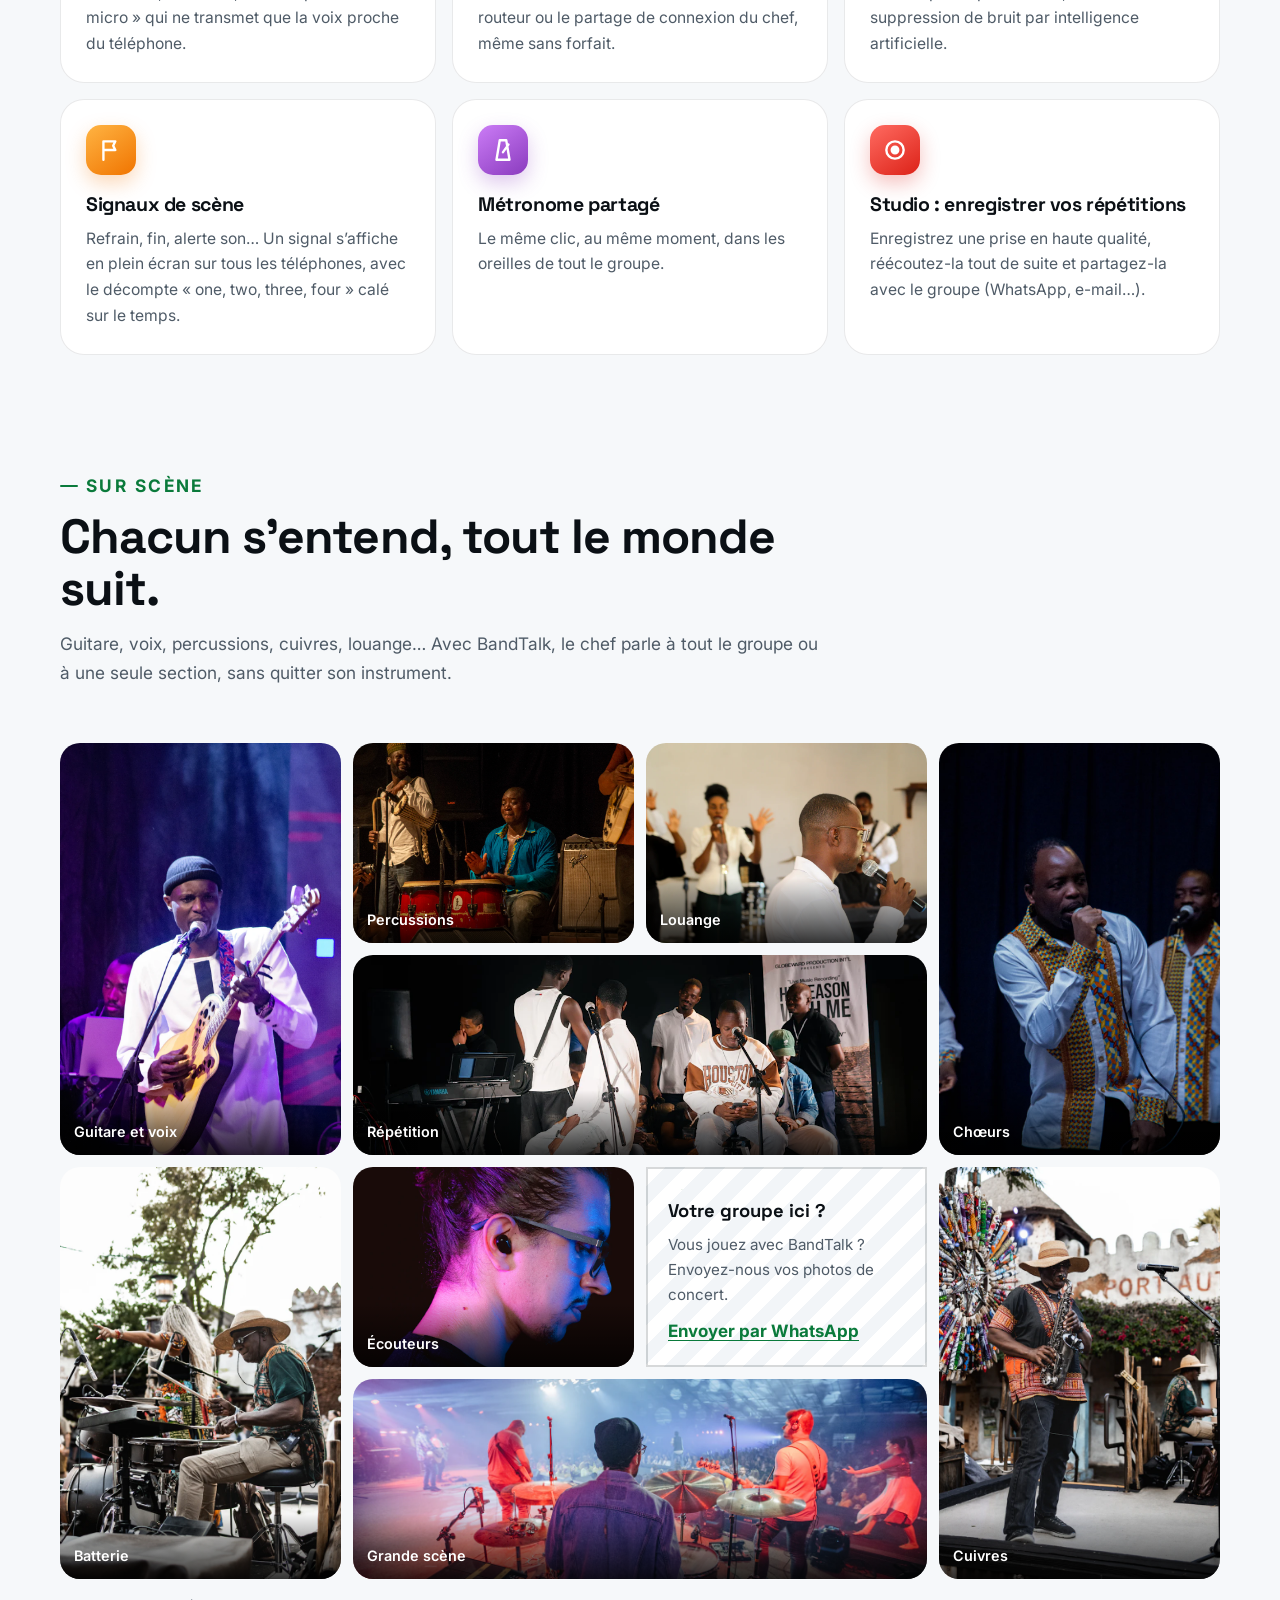
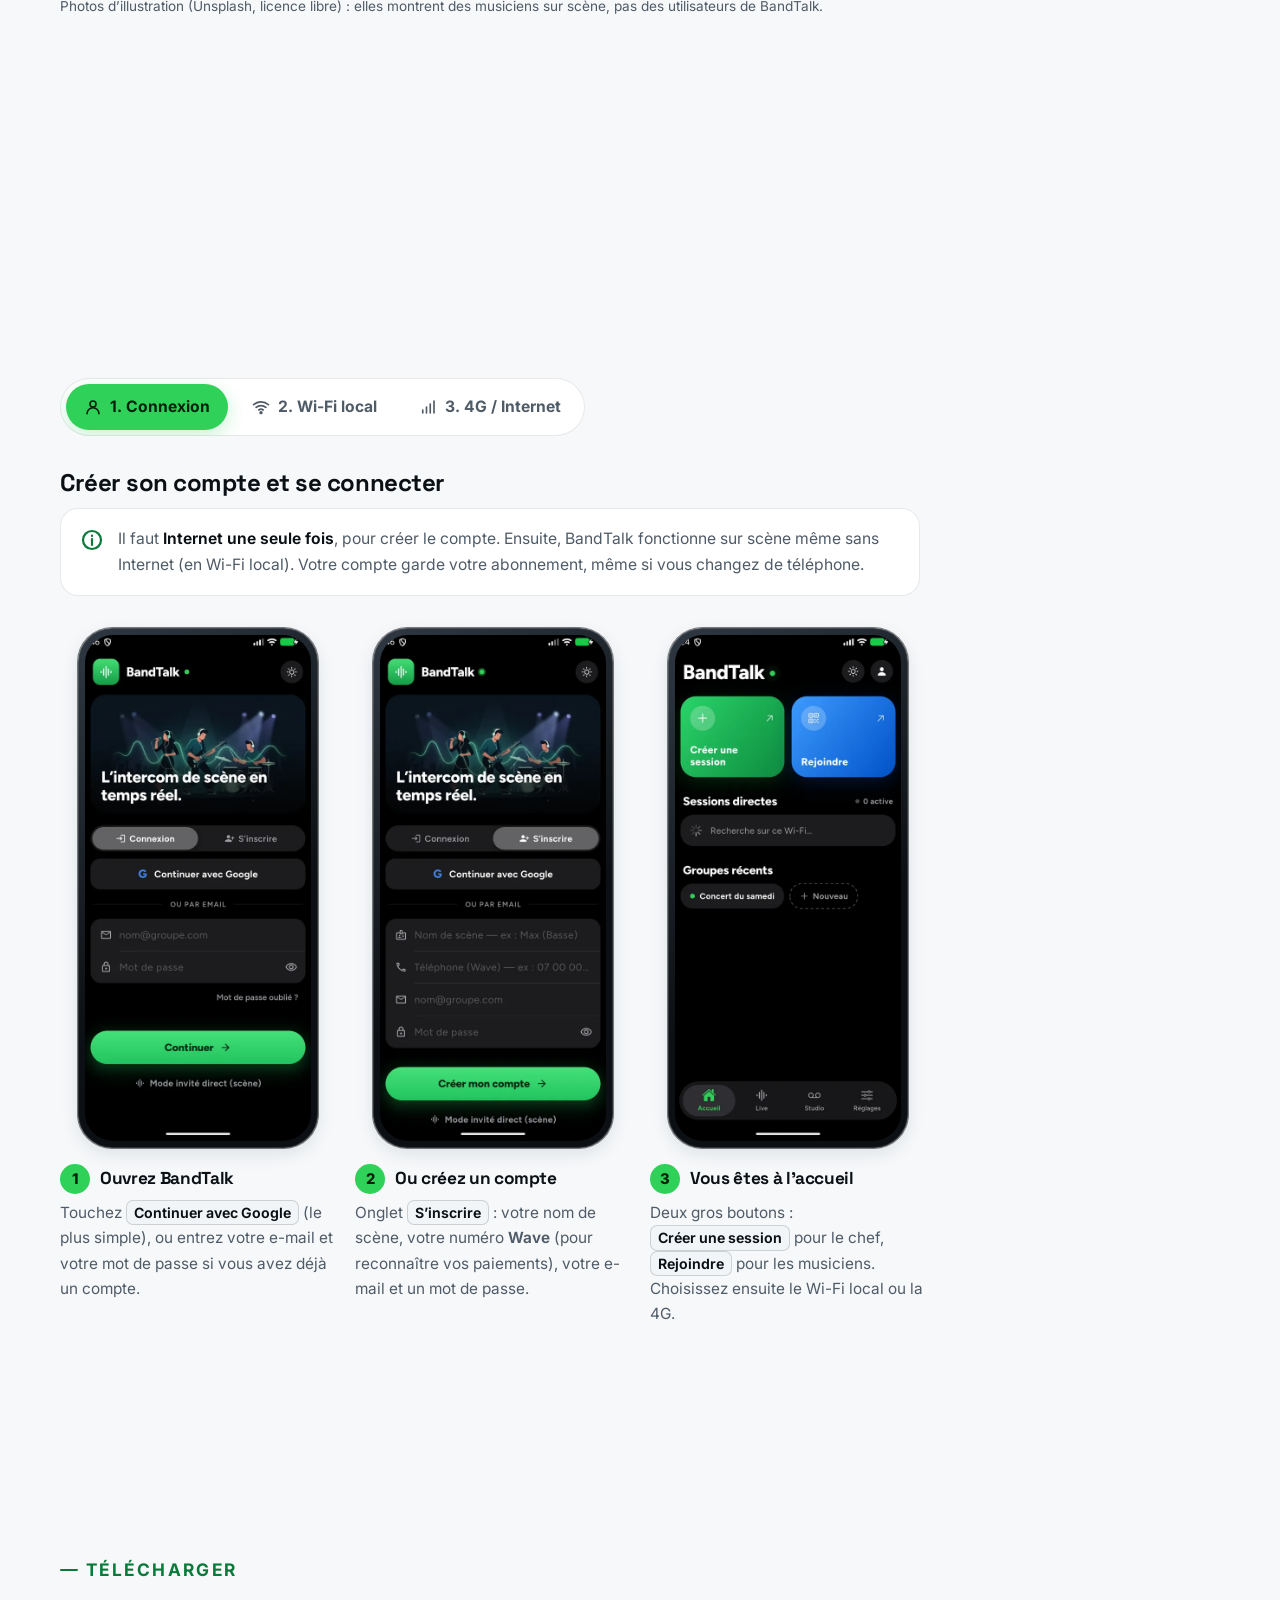
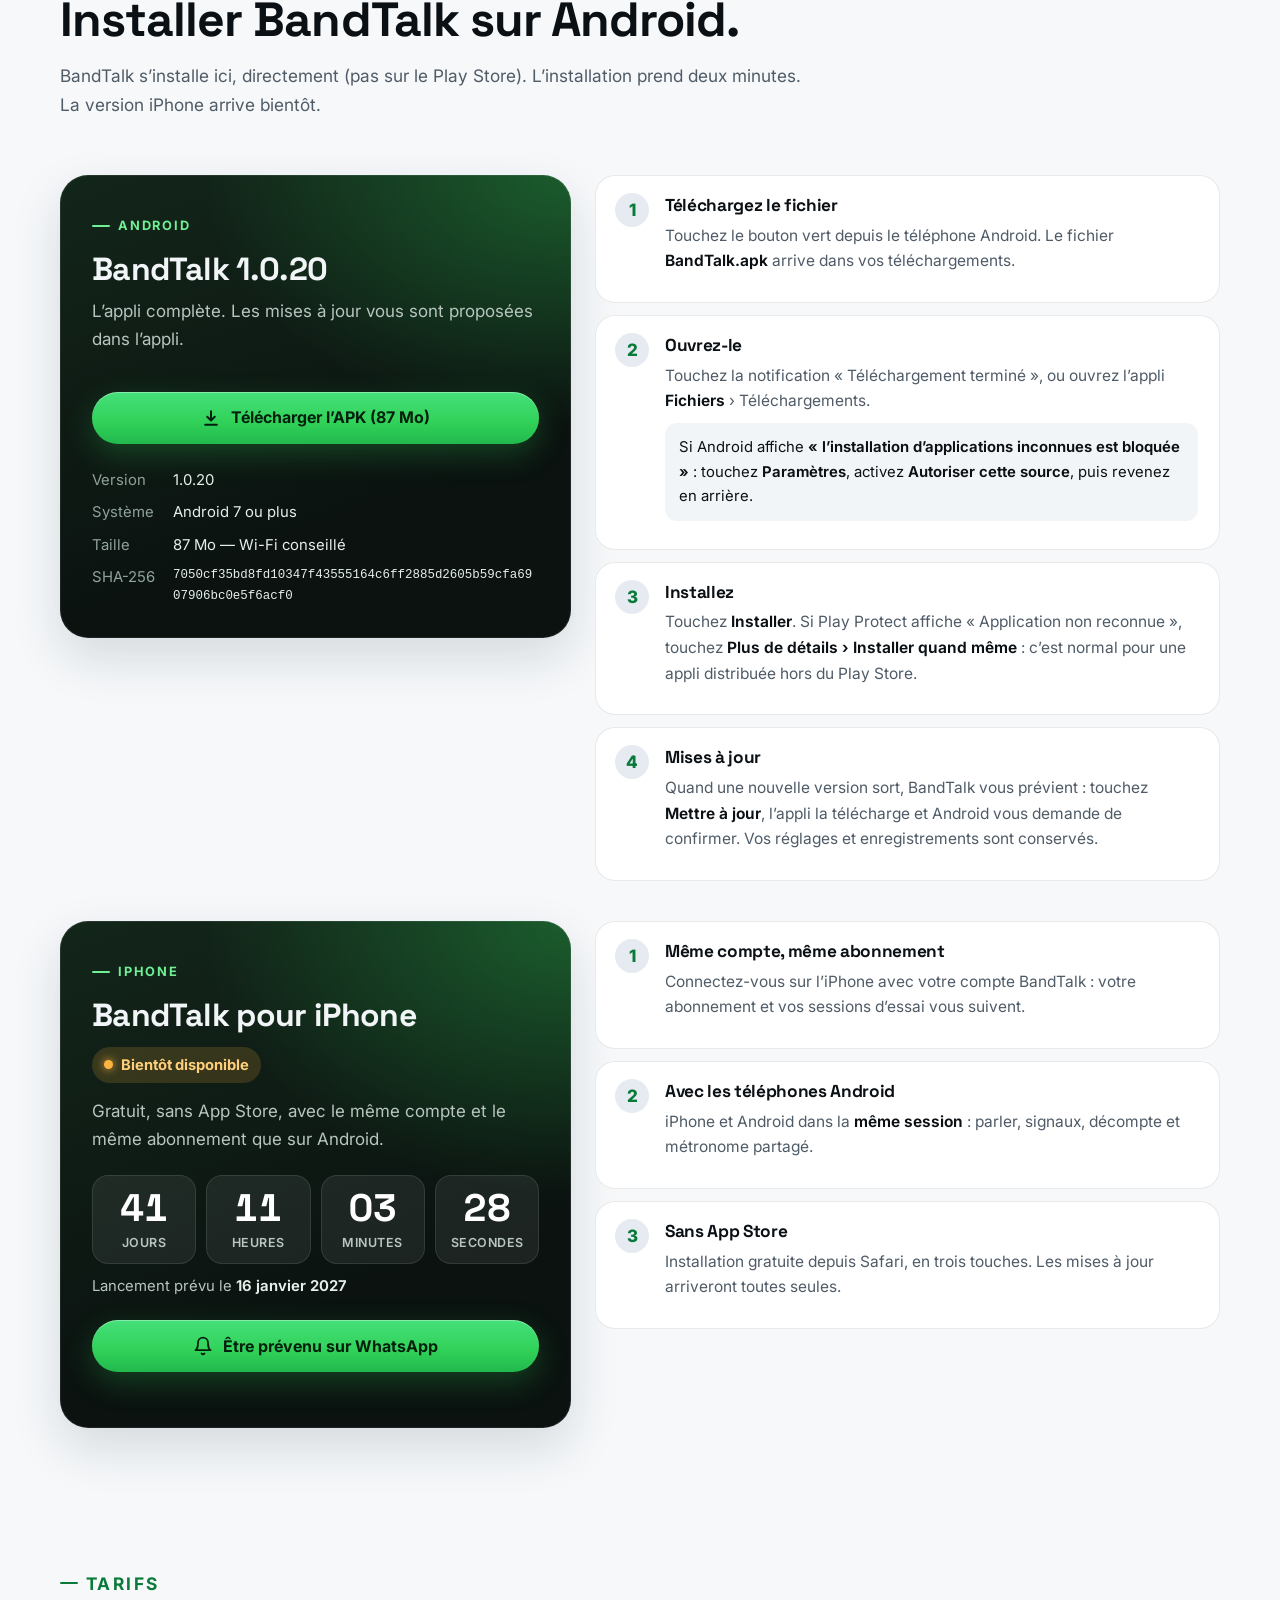
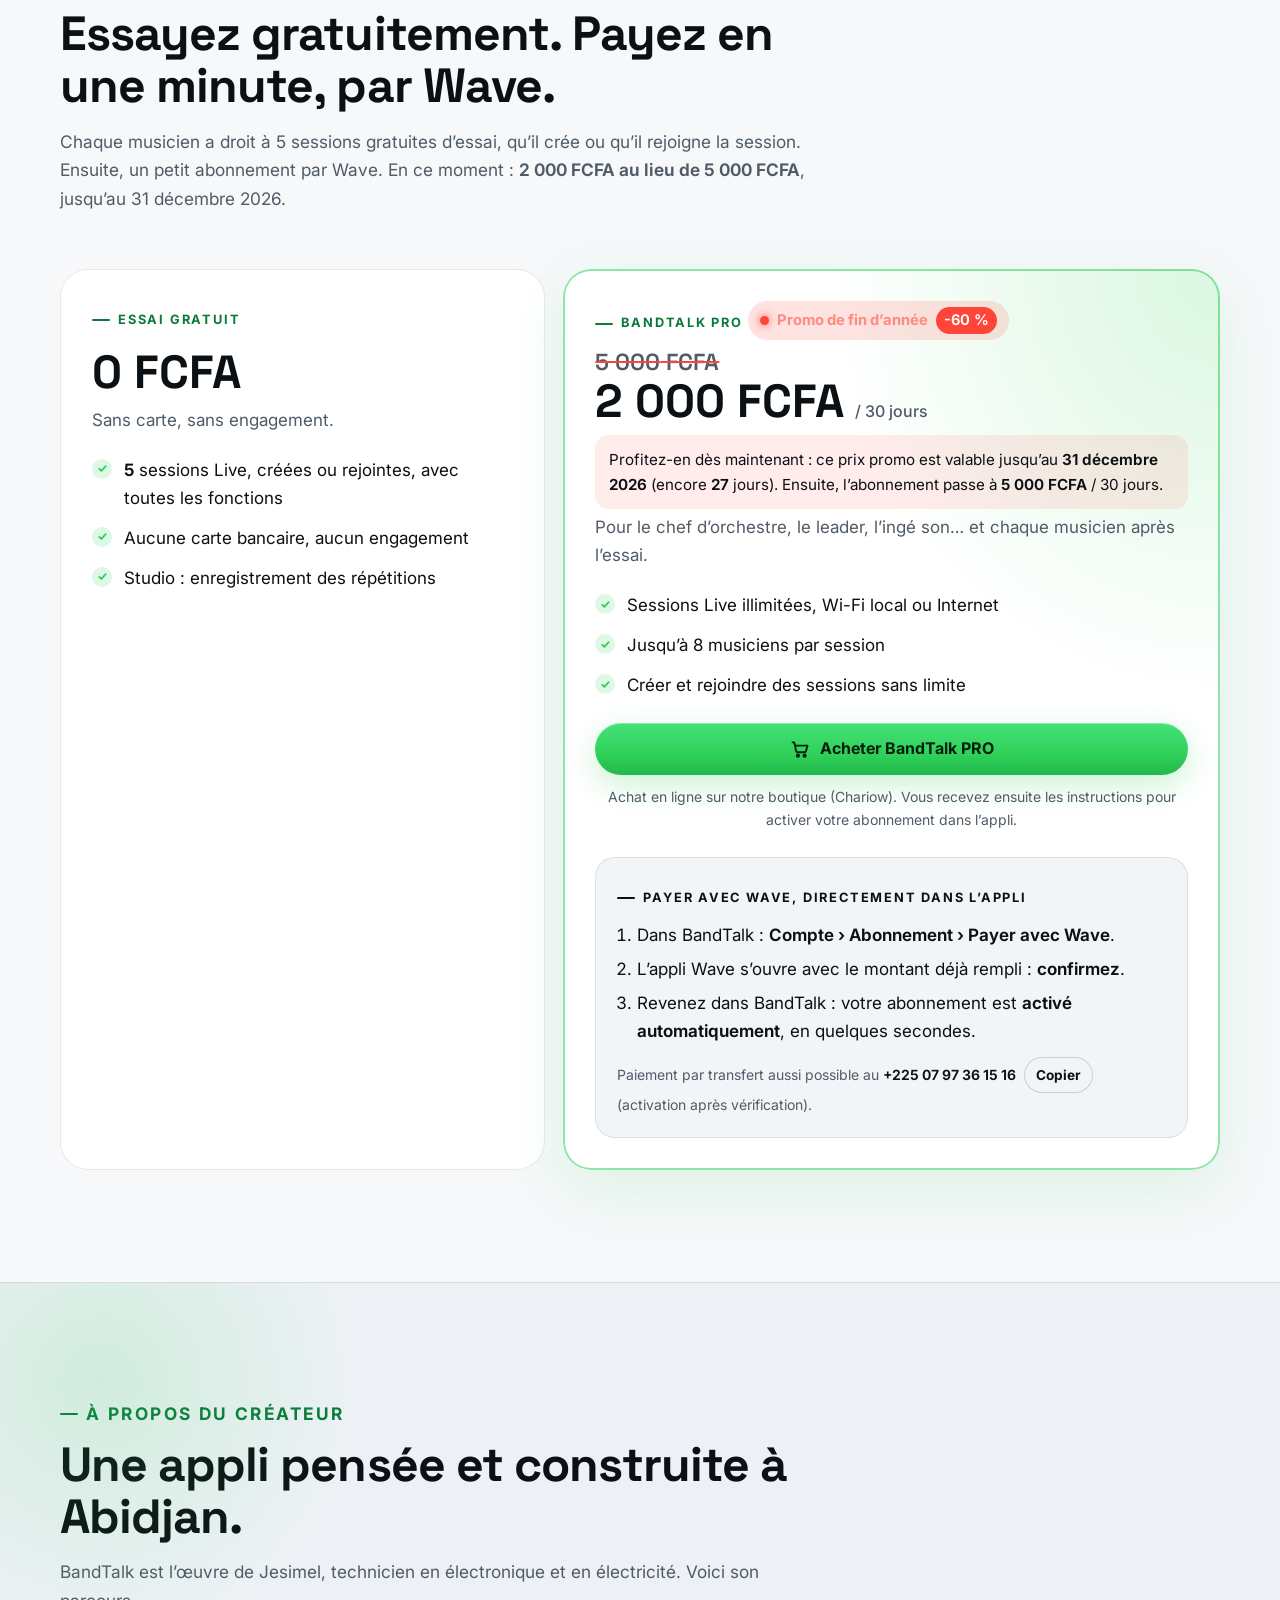
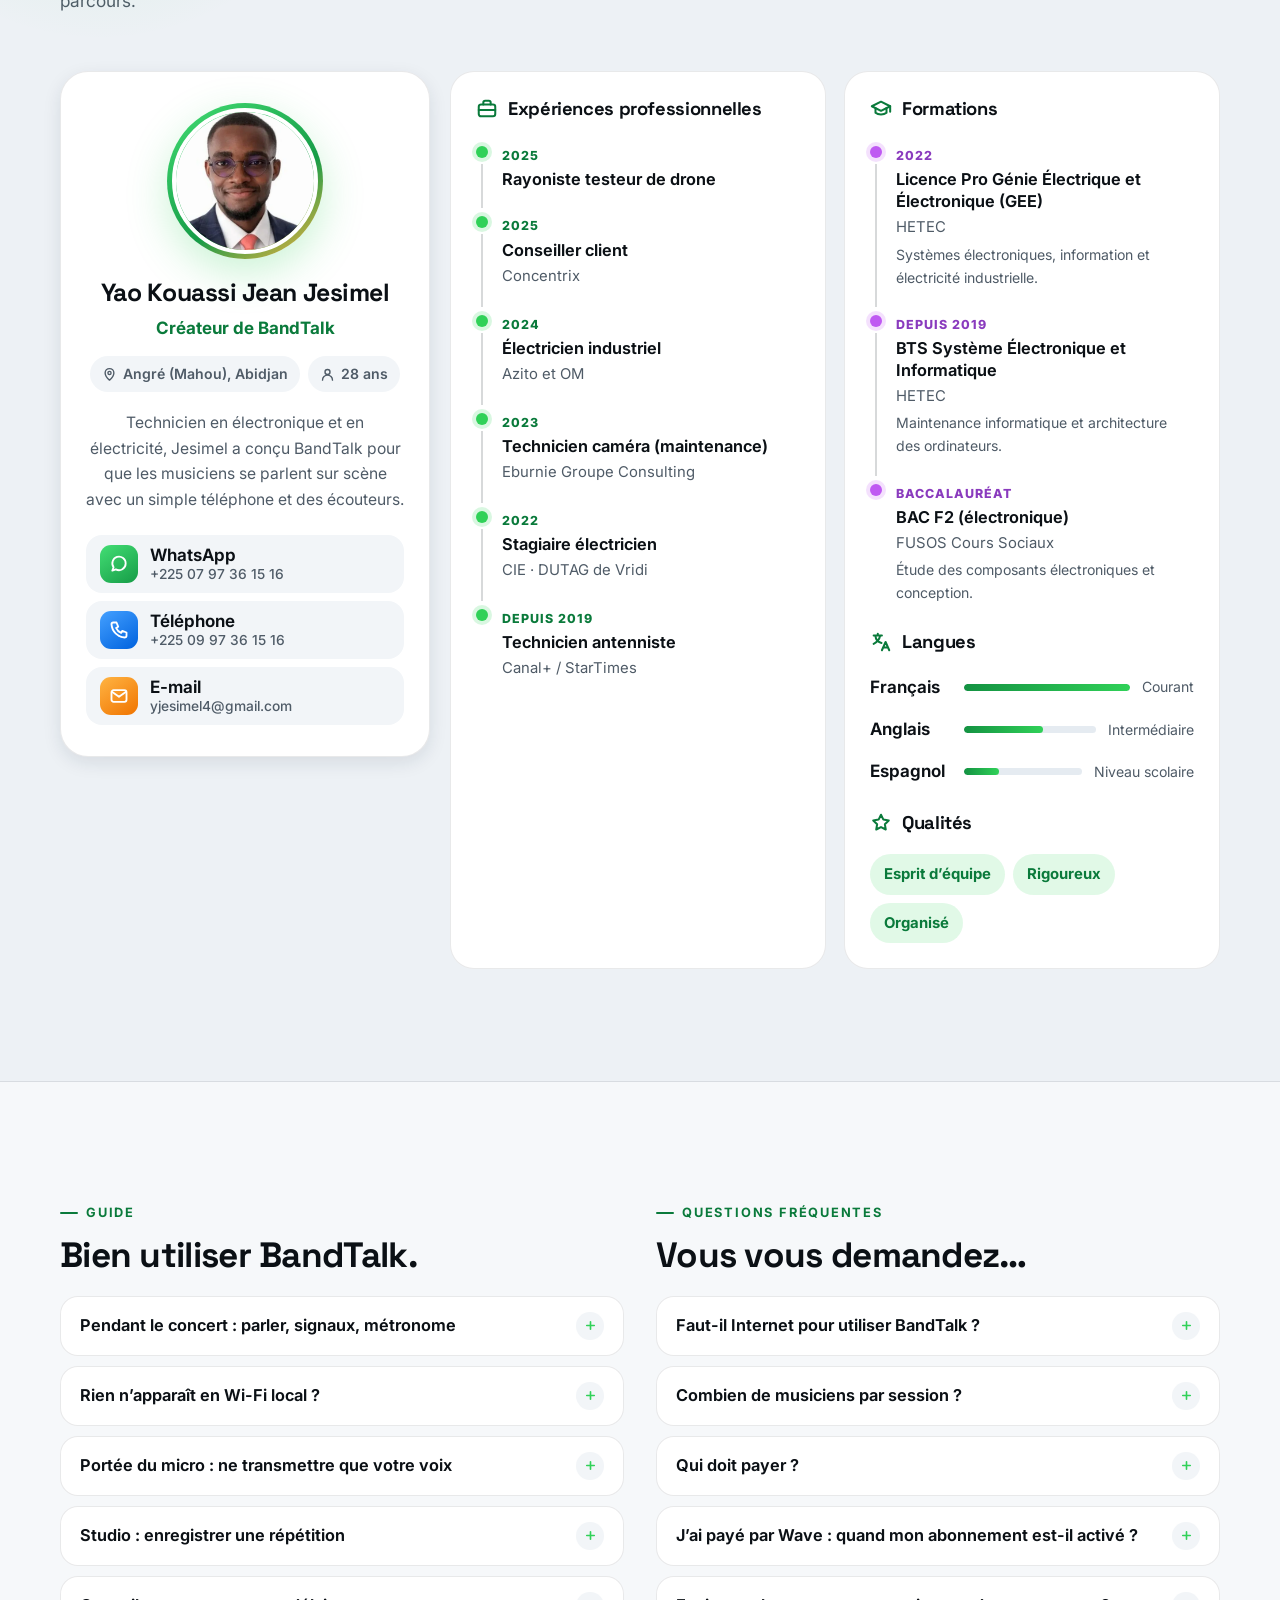
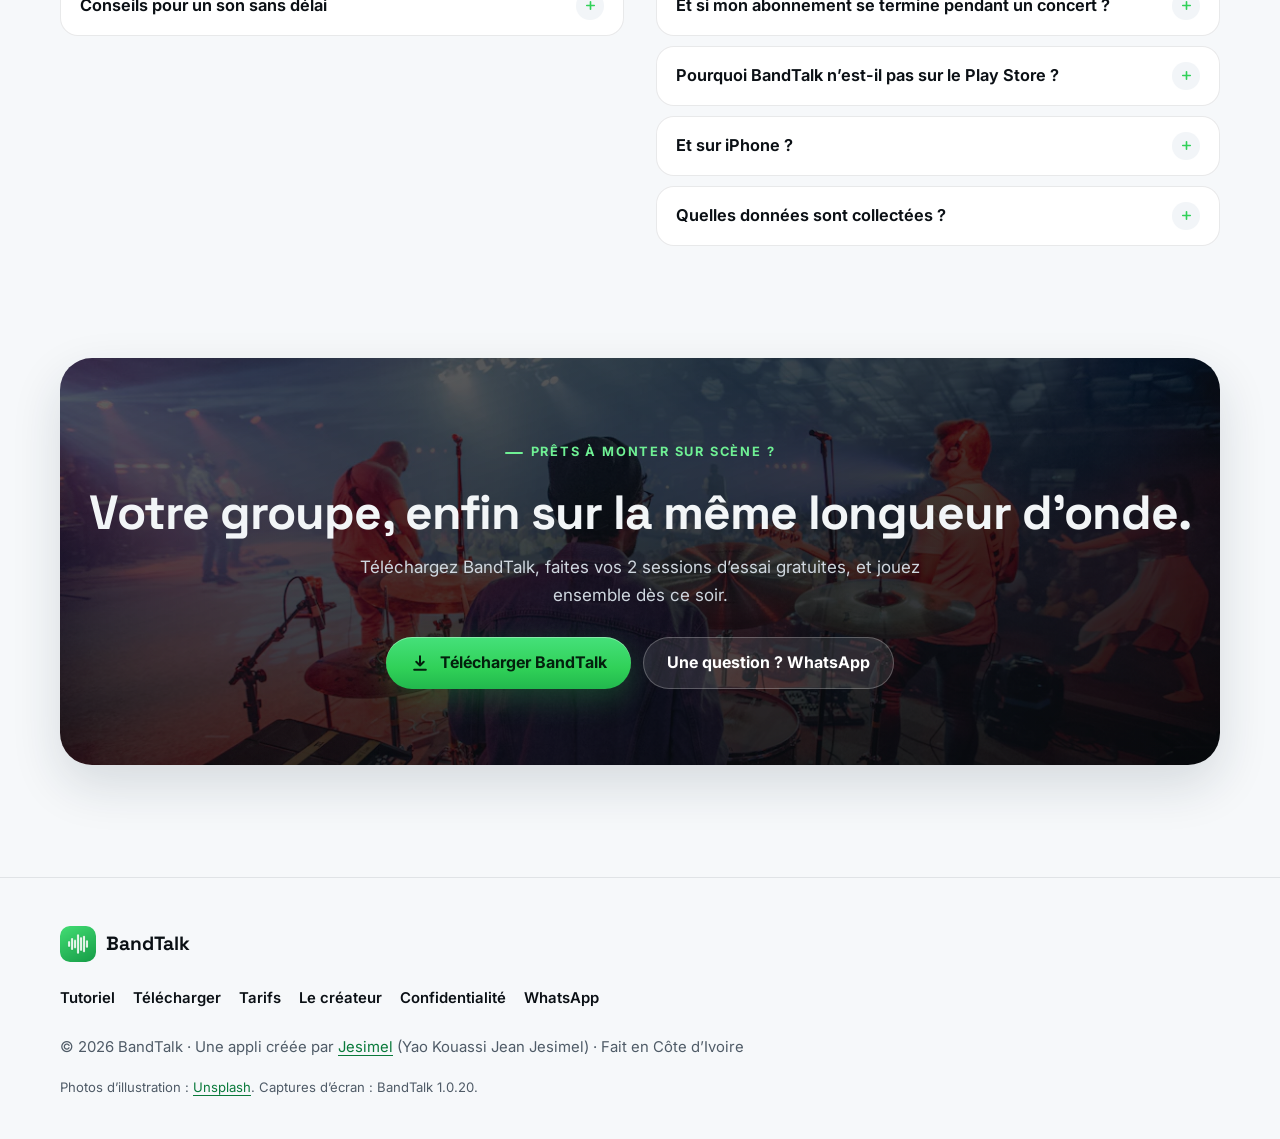
==== commit 949010a0: "Site: 1.0.20 (sha256 7050cf35..., 87 Mo)" ====
--- a/index.html
+++ b/index.html
@@ -27,7 +27,7 @@
     "alternateName": ["Band Talk", "BandTalk par Jesimel"],
     "applicationCategory": "MultimediaApplication",
     "operatingSystem": "Android 7 ou plus récent",
-    "softwareVersion": "1.0.19",
+    "softwareVersion": "1.0.20",
     "description": "BandTalk est l’intercom de scène pour musiciens : parlez à votre groupe pendant le concert avec vos téléphones et des écouteurs, en Wi-Fi local sans Internet ou par la 4G.",
     "url": "https://jesimel9.github.io/bandtalk/",
     "downloadUrl": "https://github.com/jesimel9/bandtalk/releases/latest/download/BandTalk.apk",
@@ -447,16 +447,16 @@
     <div class="download">
       <div class="dl-card reveal">
         <p class="eyebrow">Android</p>
-        <h3>BandTalk <span data-bt="version">1.0.19</span></h3>
+        <h3>BandTalk <span data-bt="version">1.0.20</span></h3>
         <p class="muted">L’appli complète. Les mises à jour vous sont proposées dans l’appli.</p>
         <a class="btn btn-primary" id="dl-btn" href="#">
           <svg viewBox="0 0 24 24" fill="none" stroke="currentColor" stroke-width="2.4" stroke-linecap="round" stroke-linejoin="round" aria-hidden="true"><path d="M12 4v11m0 0l-4.5-4.5M12 15l4.5-4.5M5 20h14"/></svg>
-          <span>Télécharger l’APK (<span data-bt="taille">91</span>&nbsp;Mo)</span>
+          <span>Télécharger l’APK (<span data-bt="taille">87</span>&nbsp;Mo)</span>
         </a>
         <dl class="dl-meta">
-          <dt>Version</dt><dd data-bt="version">1.0.19</dd>
+          <dt>Version</dt><dd data-bt="version">1.0.20</dd>
           <dt>Système</dt><dd data-bt="android-min">Android 7 ou plus</dd>
-          <dt>Taille</dt><dd><span data-bt="taille">91</span> Mo — Wi-Fi conseillé</dd>
+          <dt>Taille</dt><dd><span data-bt="taille">87</span> Mo — Wi-Fi conseillé</dd>
           <dt id="hash-dt">SHA-256</dt><dd id="hash-dd" class="hash" data-bt="sha256"></dd>
         </dl>
         <p class="warn" id="dl-warn" hidden>Le lien de téléchargement n’est pas encore configuré.</p>
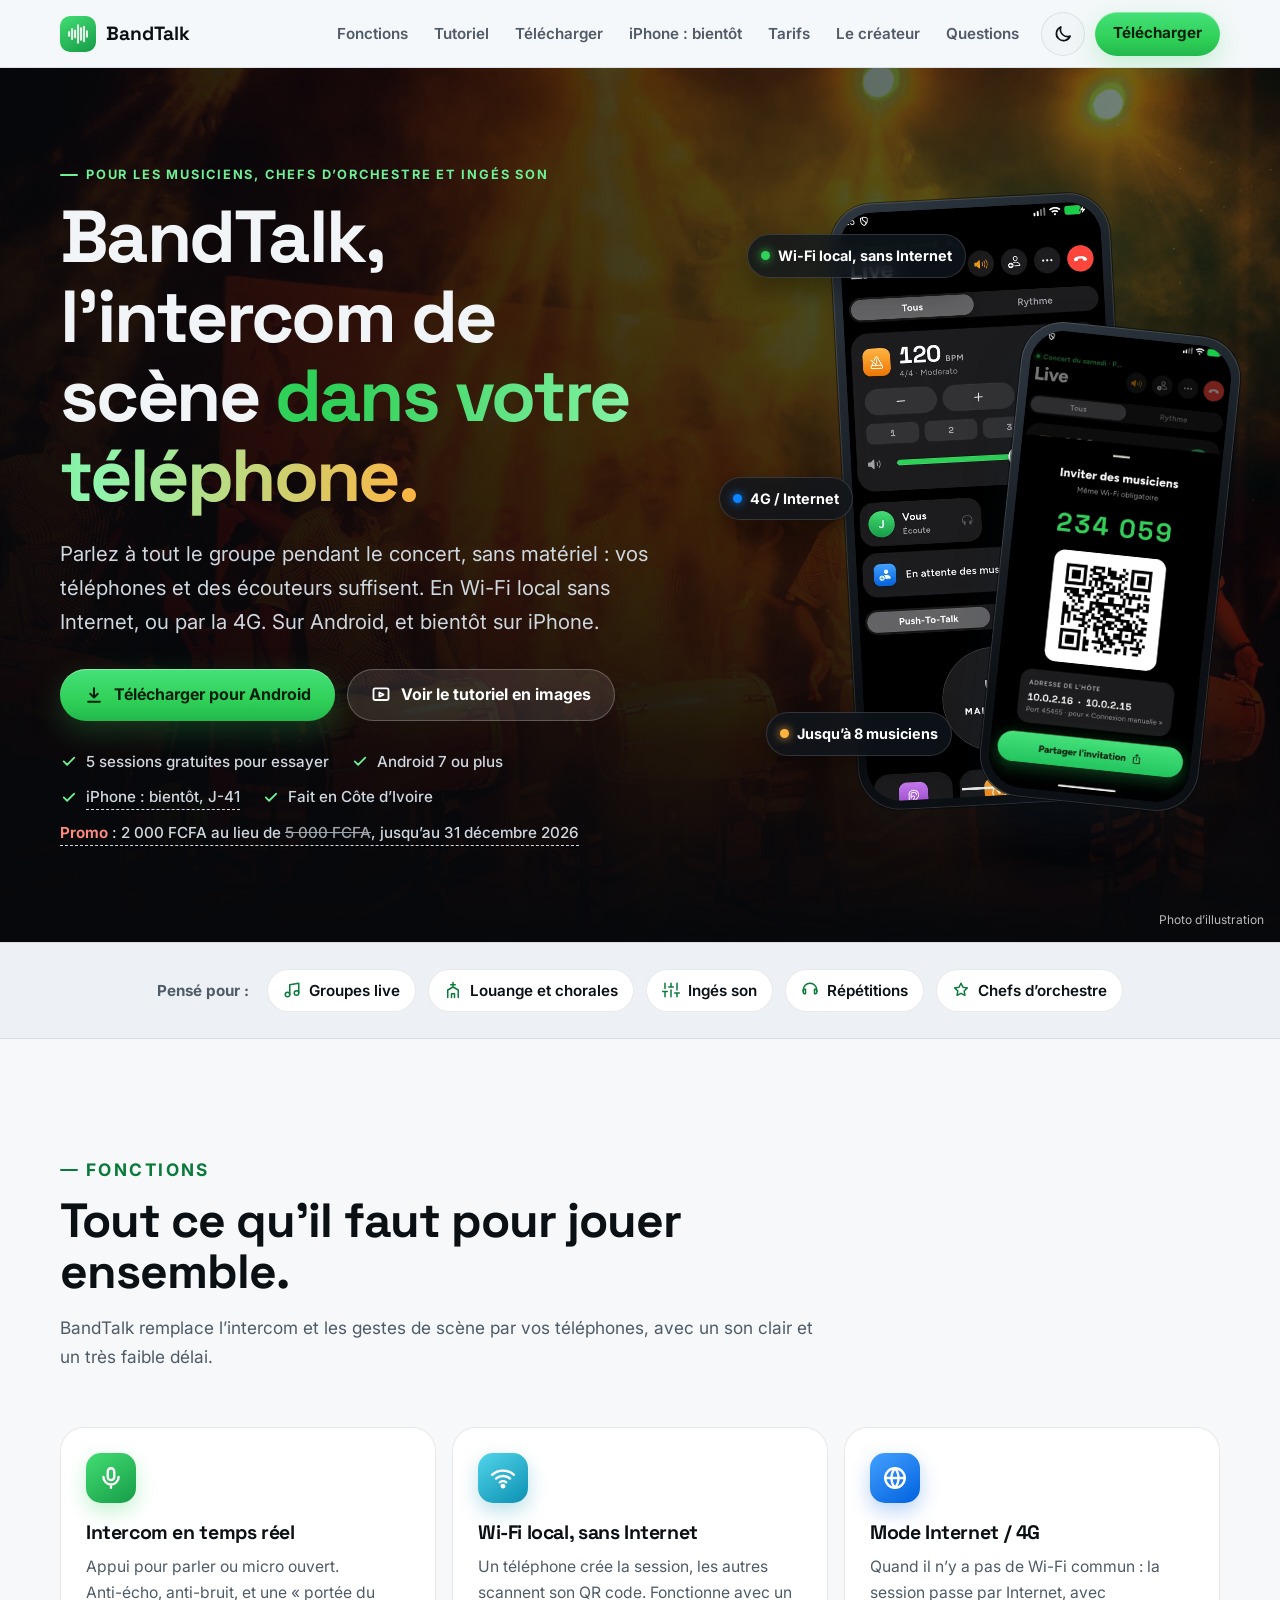
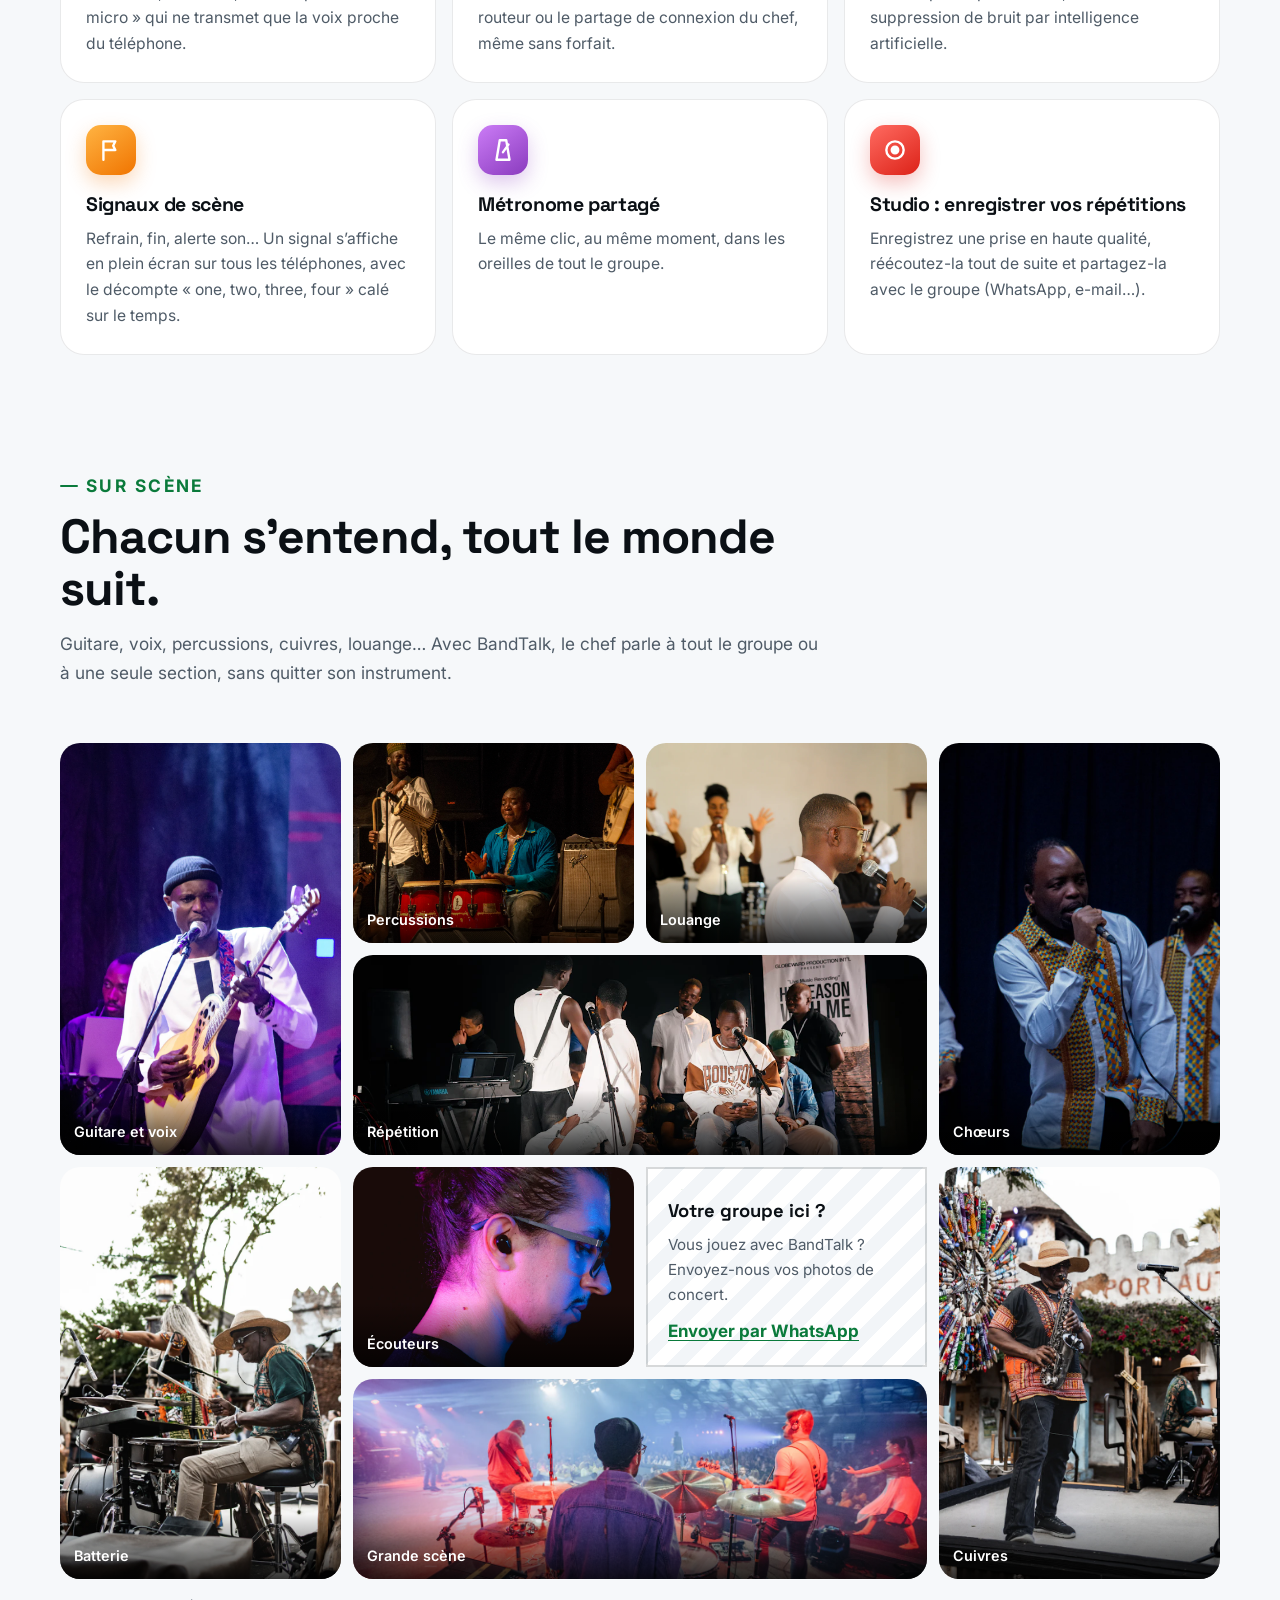
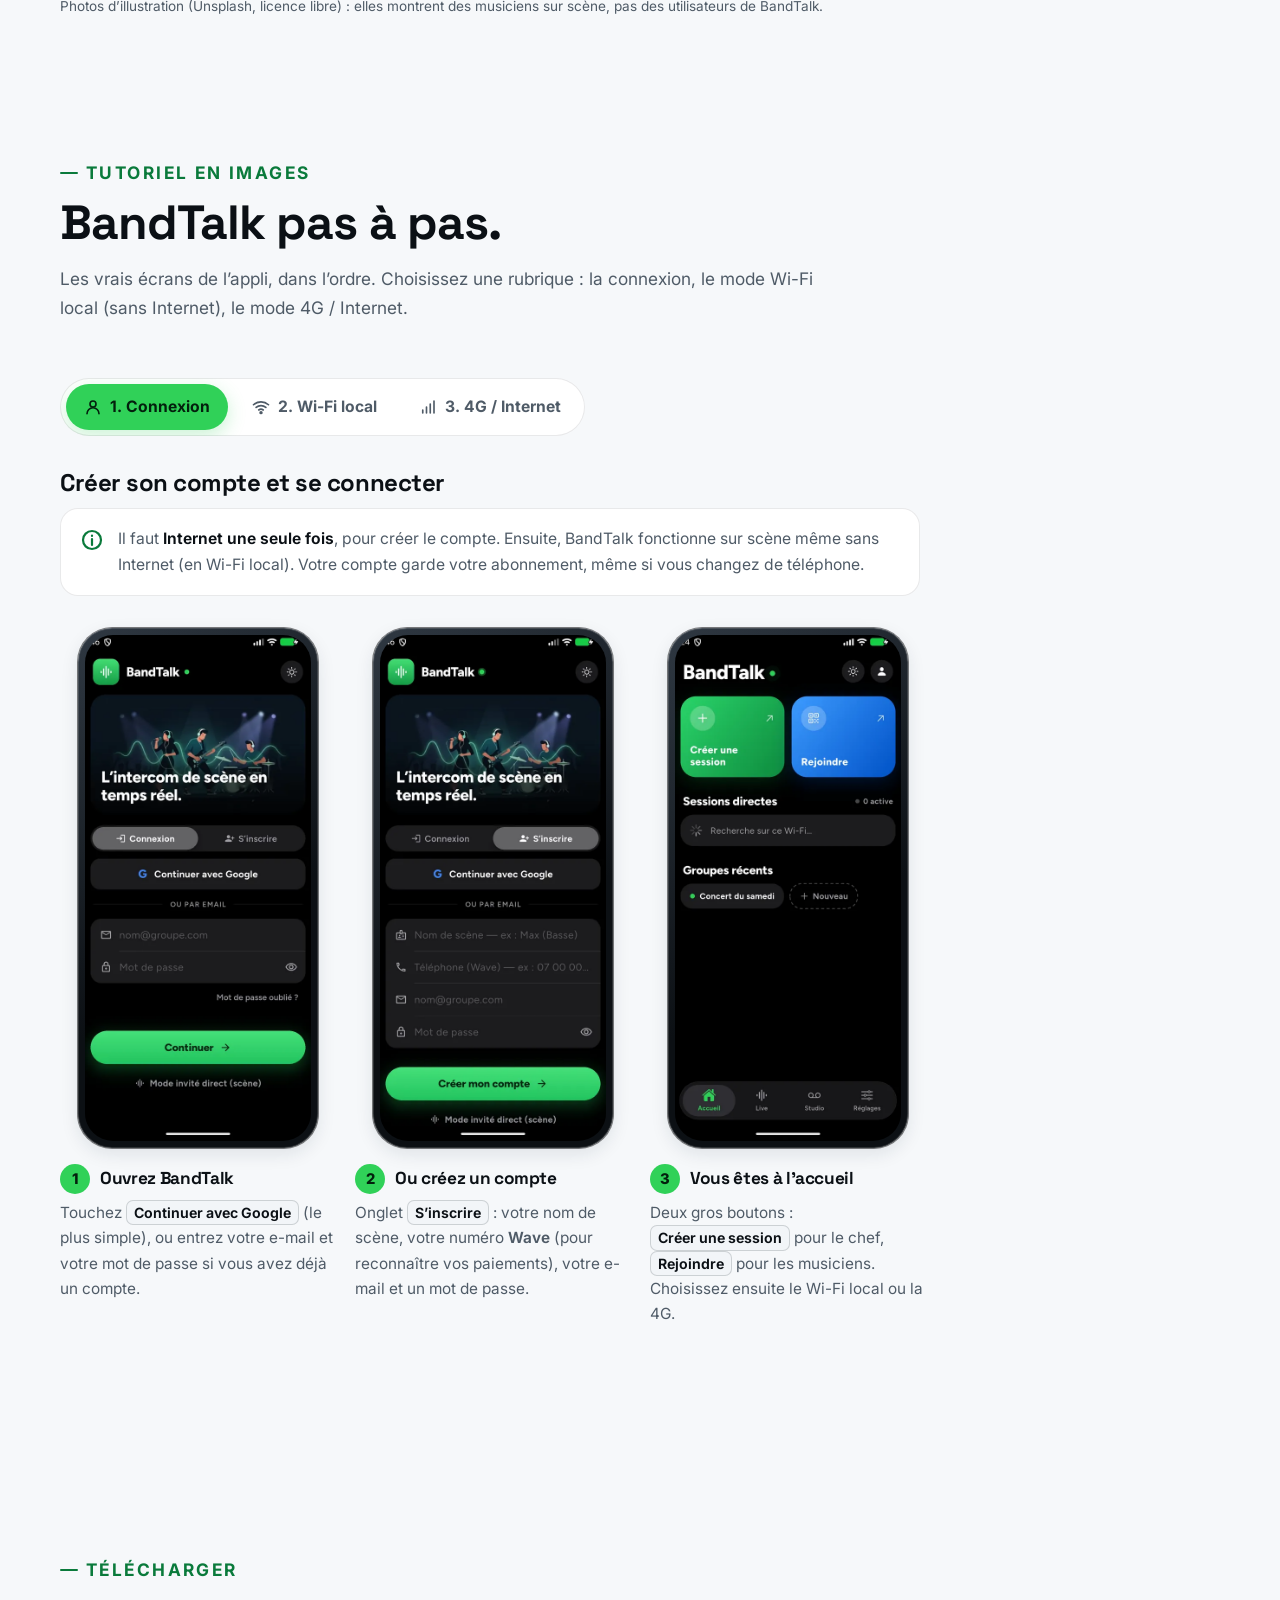
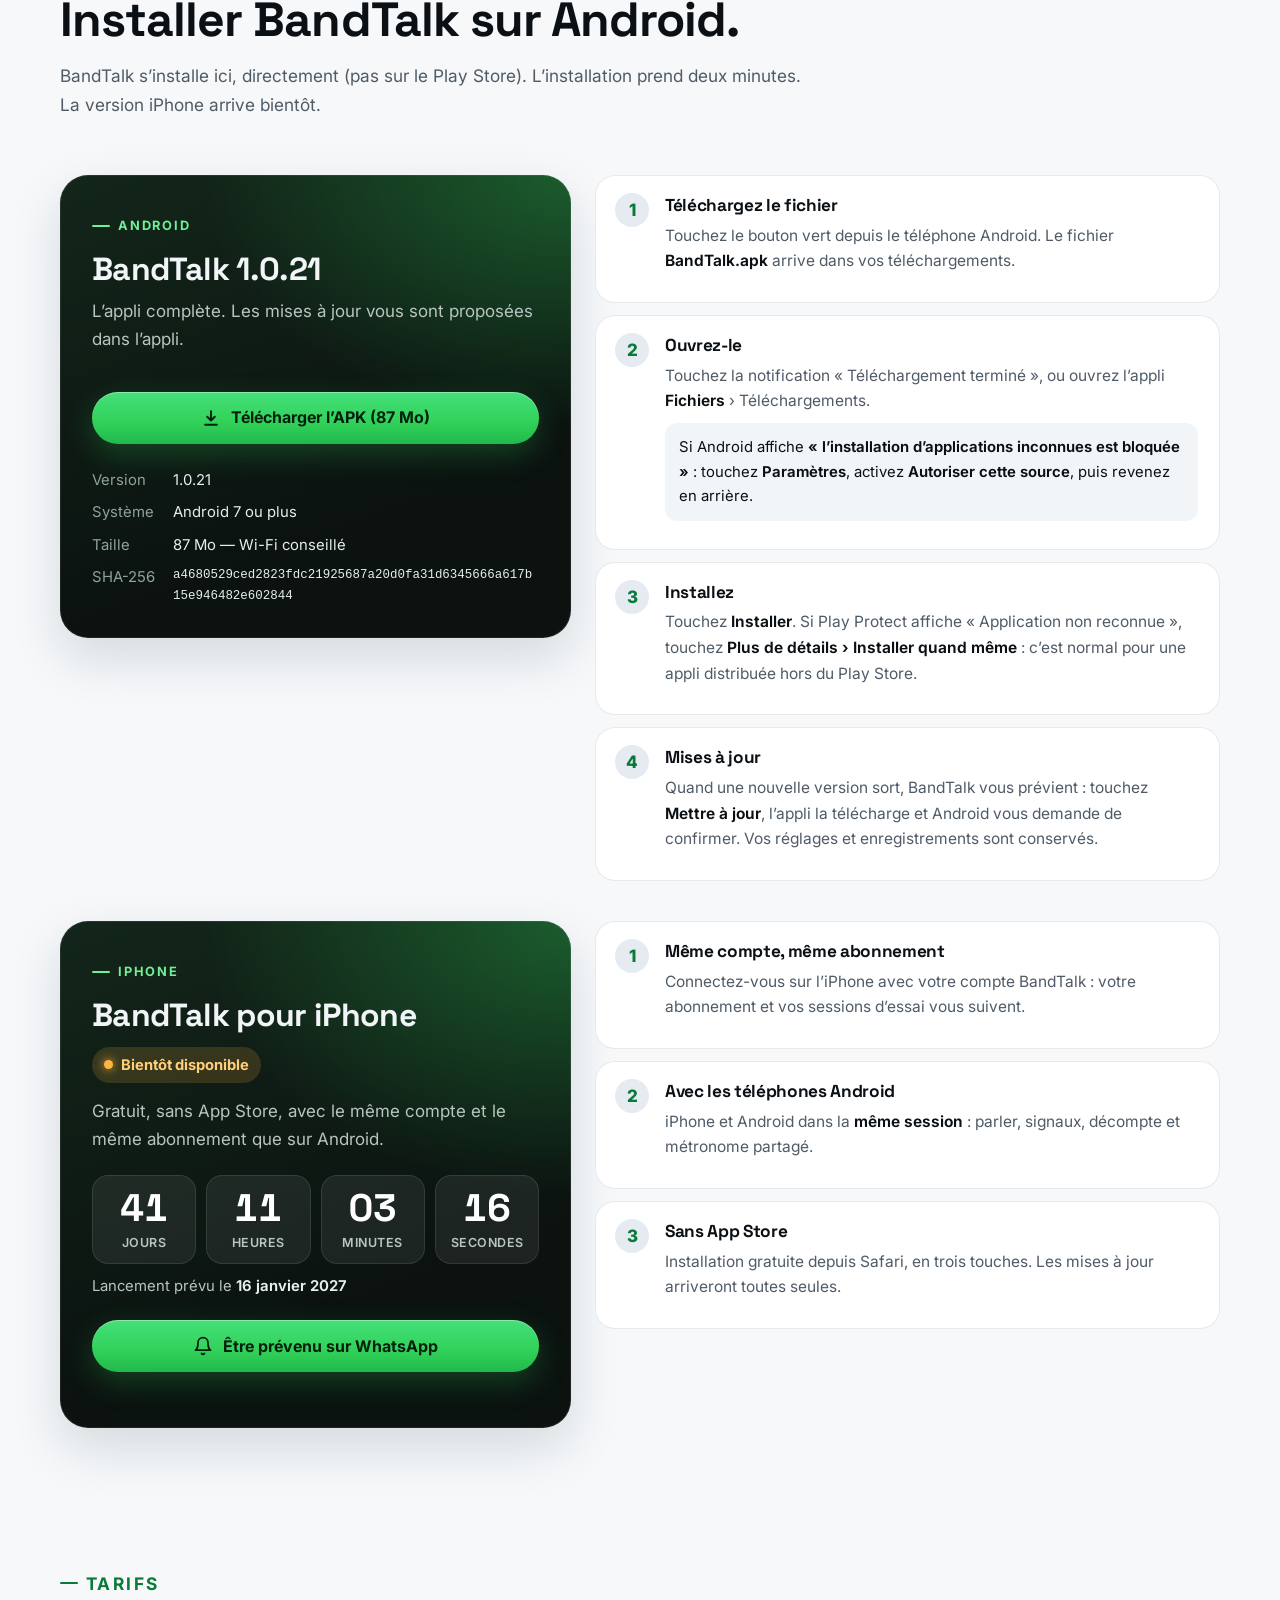
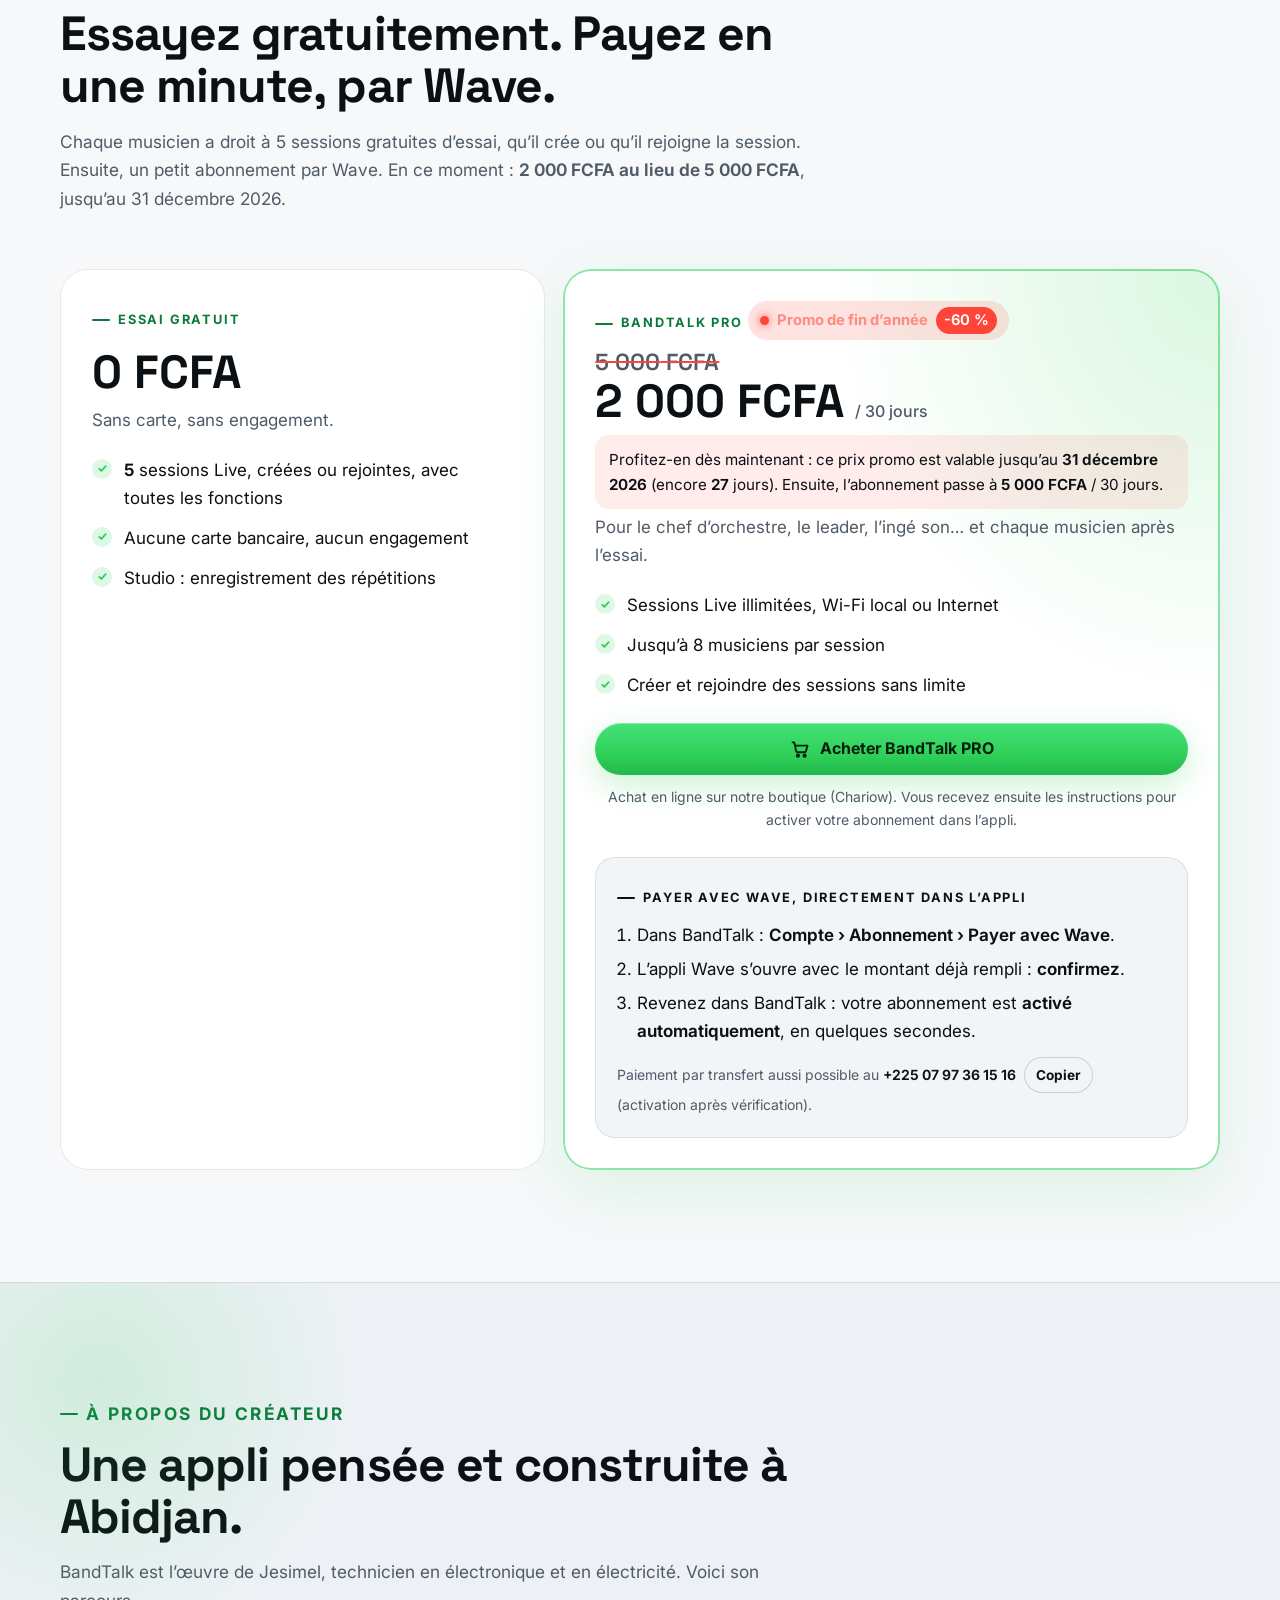
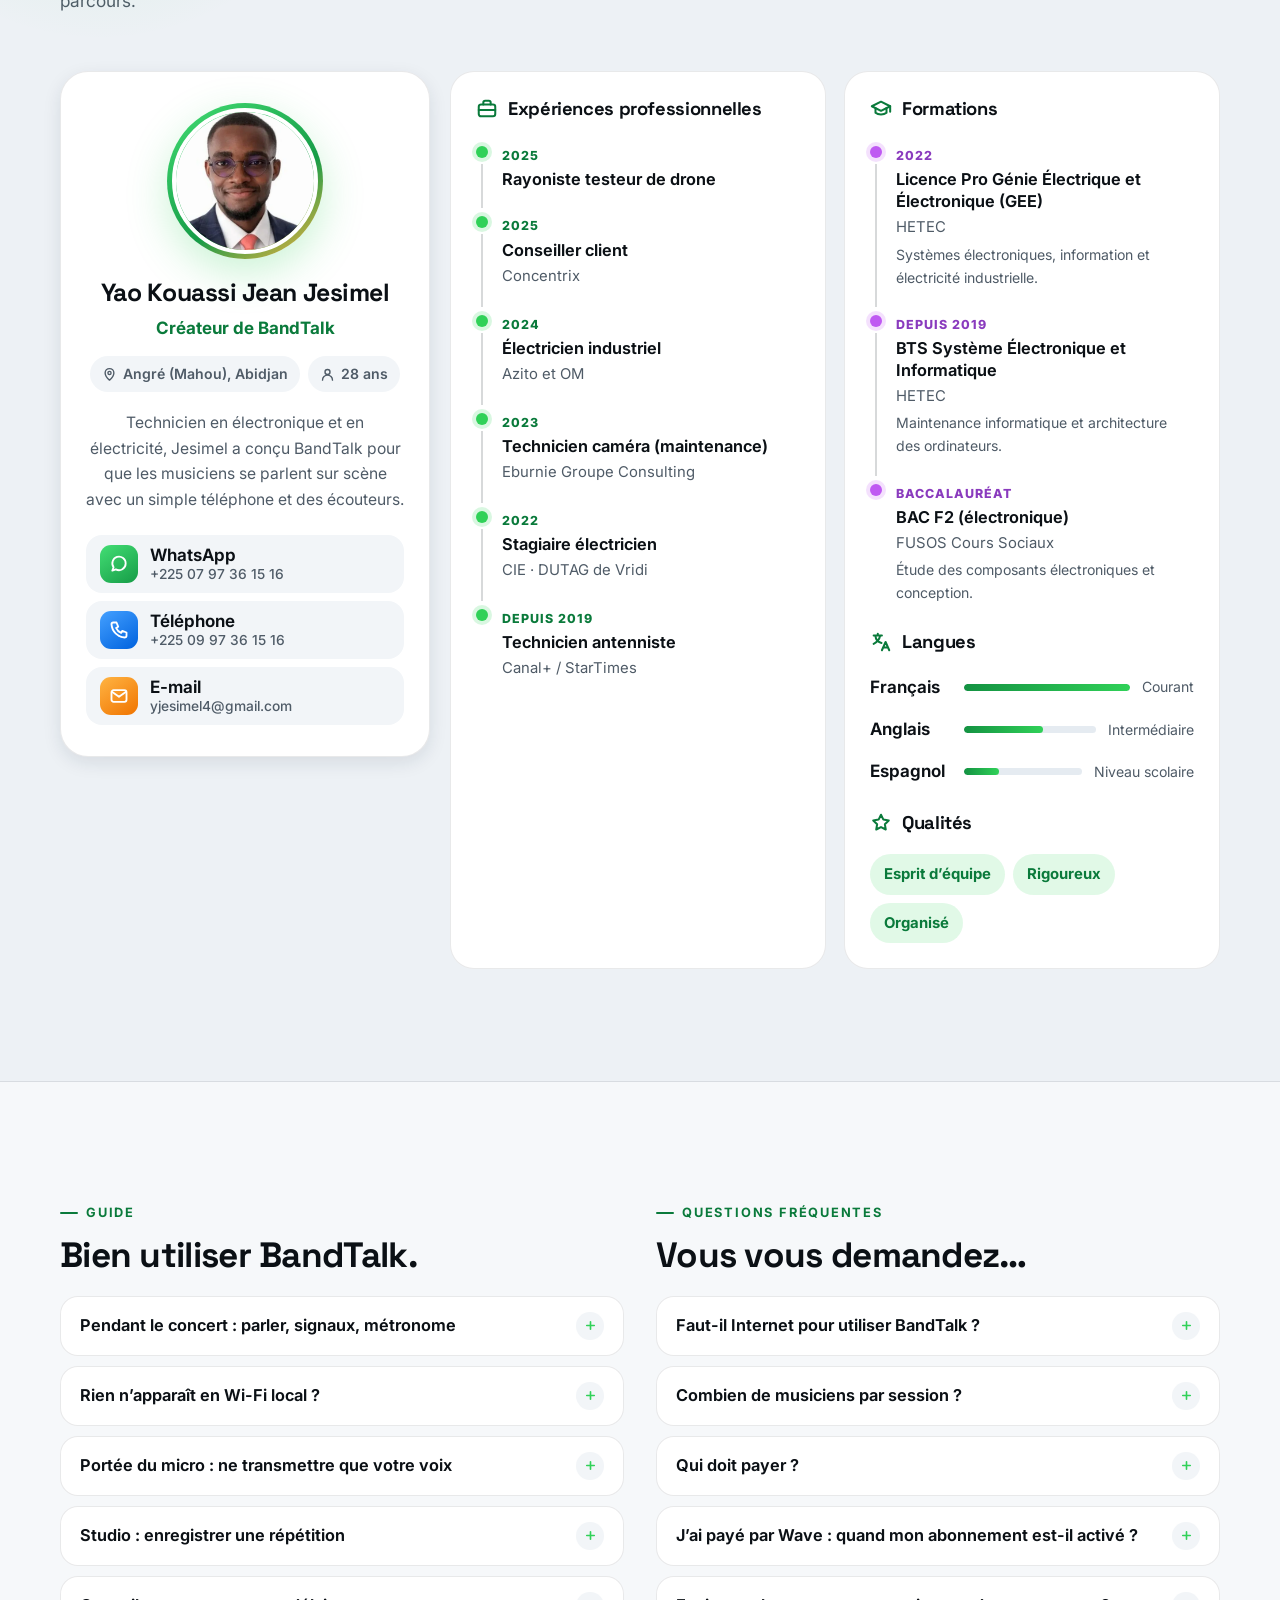
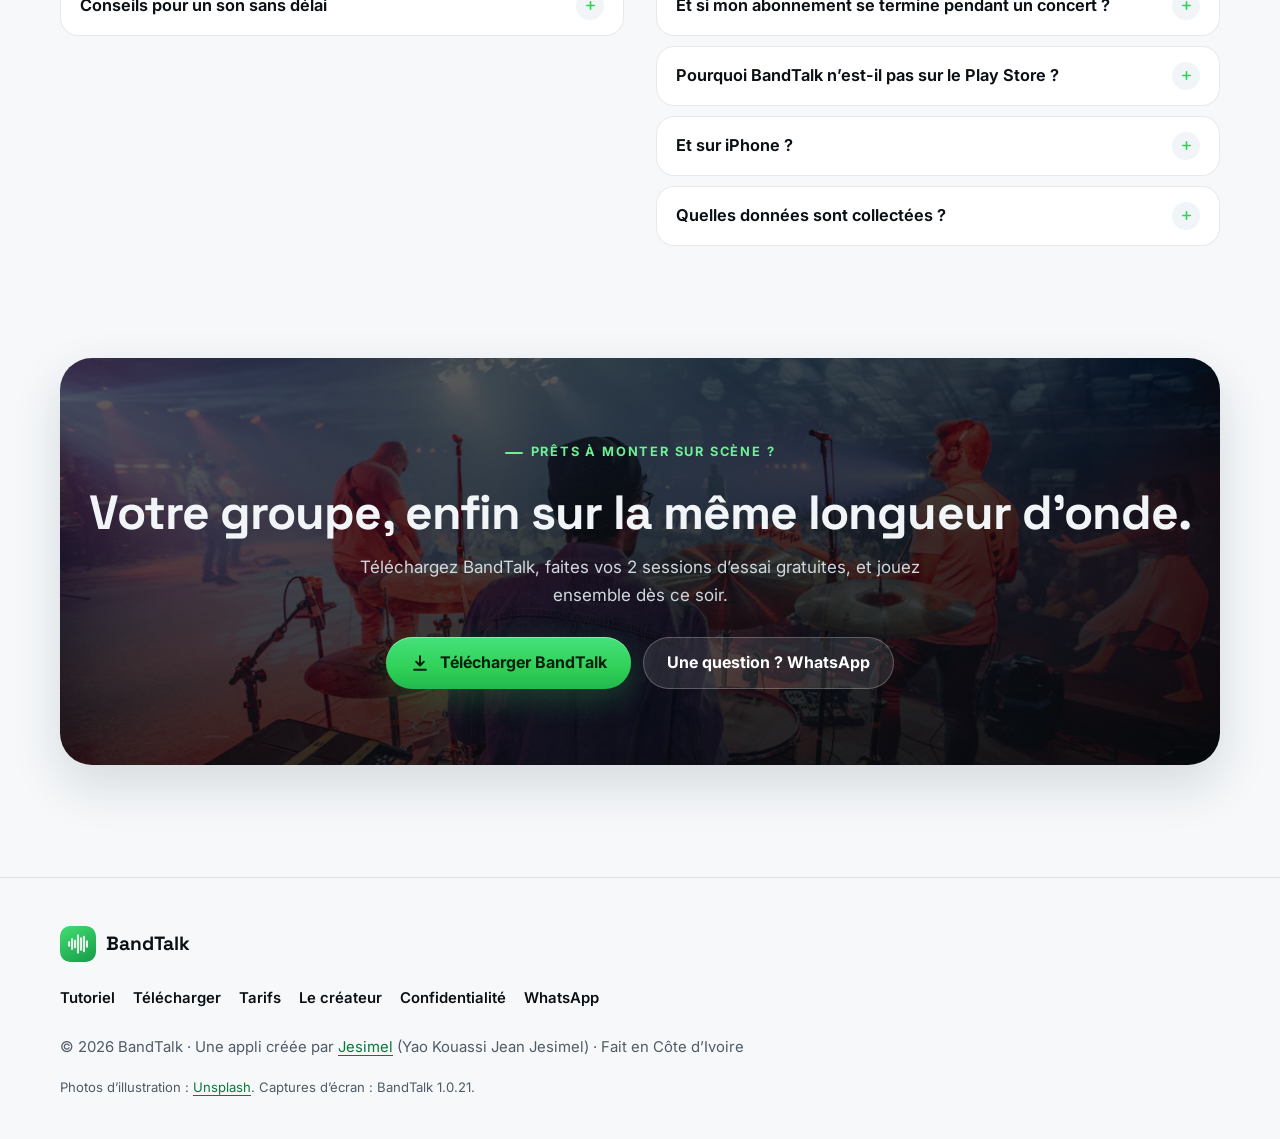
==== commit 7ab43aec: "BandTalk 1.0.21 : version dans index.html" ====
--- a/index.html
+++ b/index.html
@@ -27,7 +27,7 @@
     "alternateName": ["Band Talk", "BandTalk par Jesimel"],
     "applicationCategory": "MultimediaApplication",
     "operatingSystem": "Android 7 ou plus récent",
-    "softwareVersion": "1.0.20",
+    "softwareVersion": "1.0.21",
     "description": "BandTalk est l’intercom de scène pour musiciens : parlez à votre groupe pendant le concert avec vos téléphones et des écouteurs, en Wi-Fi local sans Internet ou par la 4G.",
     "url": "https://jesimel9.github.io/bandtalk/",
     "downloadUrl": "https://github.com/jesimel9/bandtalk/releases/latest/download/BandTalk.apk",
@@ -447,14 +447,14 @@
     <div class="download">
       <div class="dl-card reveal">
         <p class="eyebrow">Android</p>
-        <h3>BandTalk <span data-bt="version">1.0.20</span></h3>
+        <h3>BandTalk <span data-bt="version">1.0.21</span></h3>
         <p class="muted">L’appli complète. Les mises à jour vous sont proposées dans l’appli.</p>
         <a class="btn btn-primary" id="dl-btn" href="#">
           <svg viewBox="0 0 24 24" fill="none" stroke="currentColor" stroke-width="2.4" stroke-linecap="round" stroke-linejoin="round" aria-hidden="true"><path d="M12 4v11m0 0l-4.5-4.5M12 15l4.5-4.5M5 20h14"/></svg>
           <span>Télécharger l’APK (<span data-bt="taille">87</span>&nbsp;Mo)</span>
         </a>
         <dl class="dl-meta">
-          <dt>Version</dt><dd data-bt="version">1.0.20</dd>
+          <dt>Version</dt><dd data-bt="version">1.0.21</dd>
           <dt>Système</dt><dd data-bt="android-min">Android 7 ou plus</dd>
           <dt>Taille</dt><dd><span data-bt="taille">87</span> Mo — Wi-Fi conseillé</dd>
           <dt id="hash-dt">SHA-256</dt><dd id="hash-dd" class="hash" data-bt="sha256"></dd>
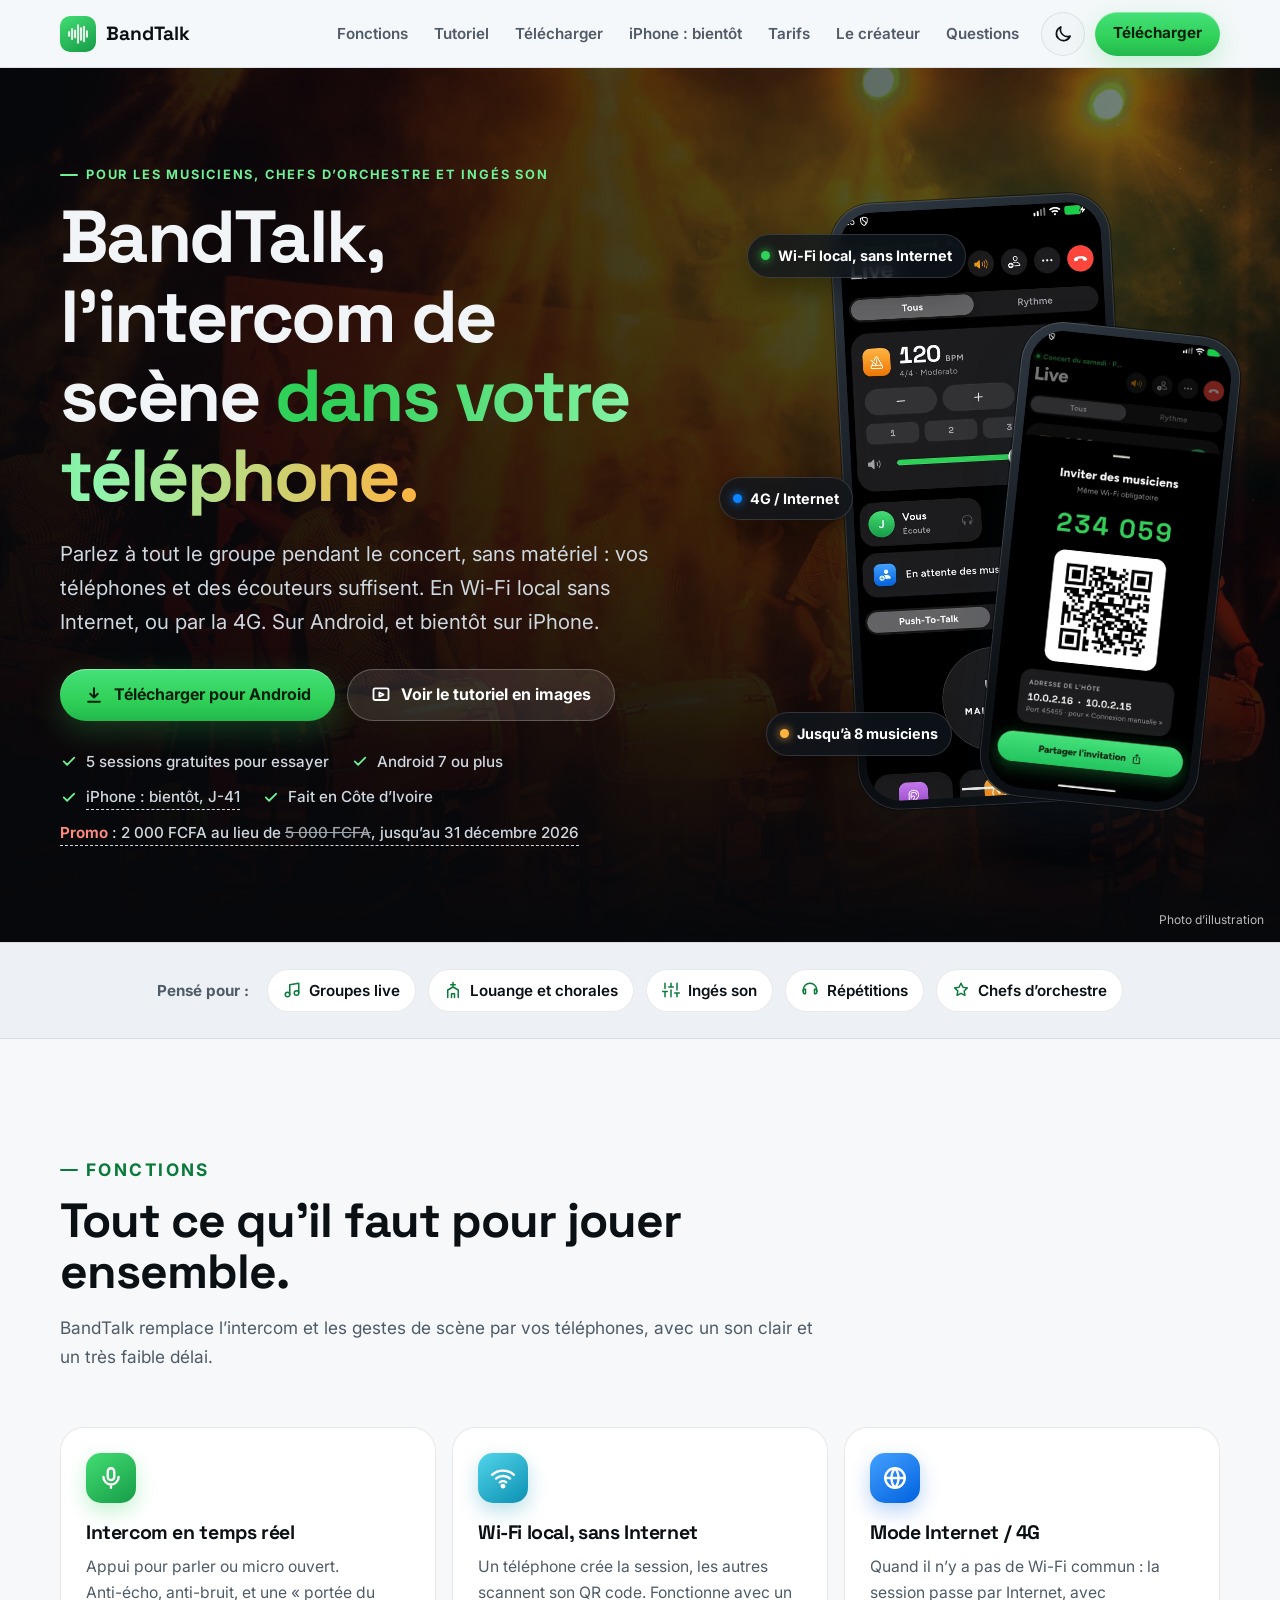
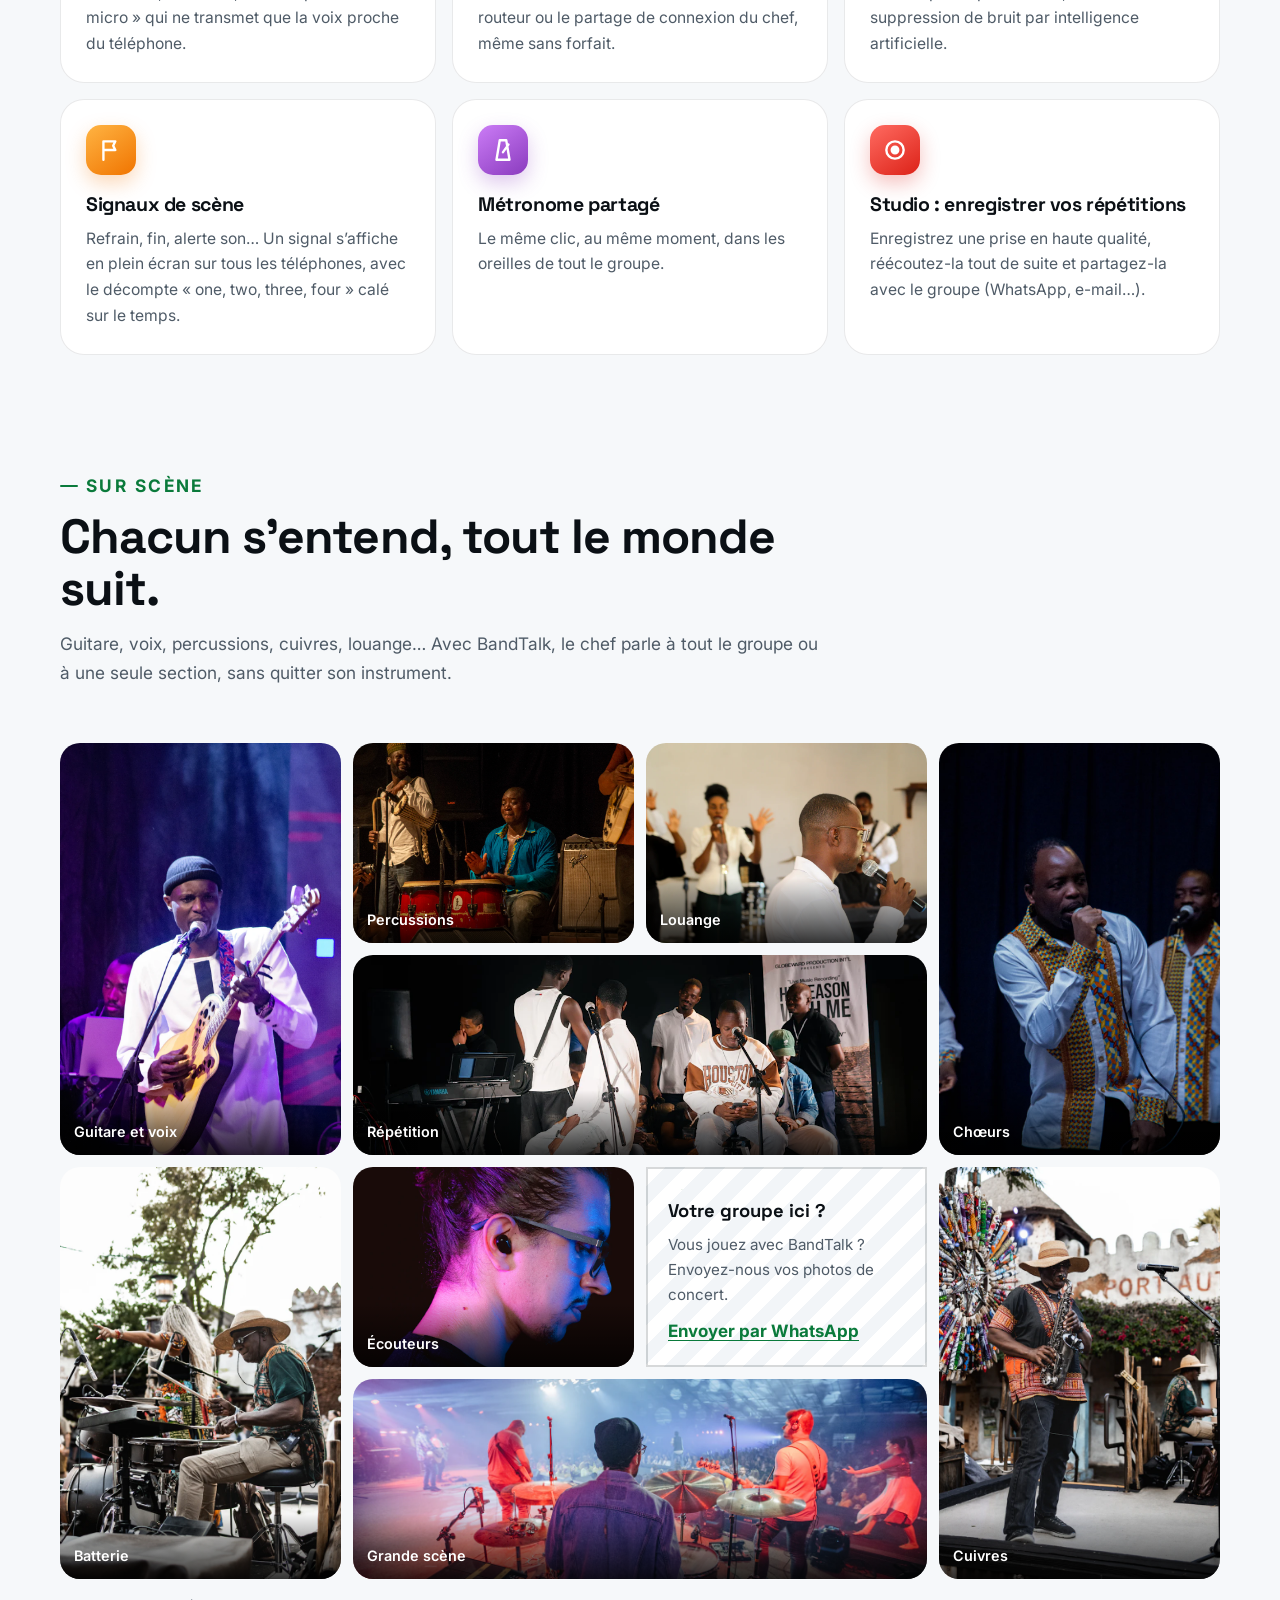
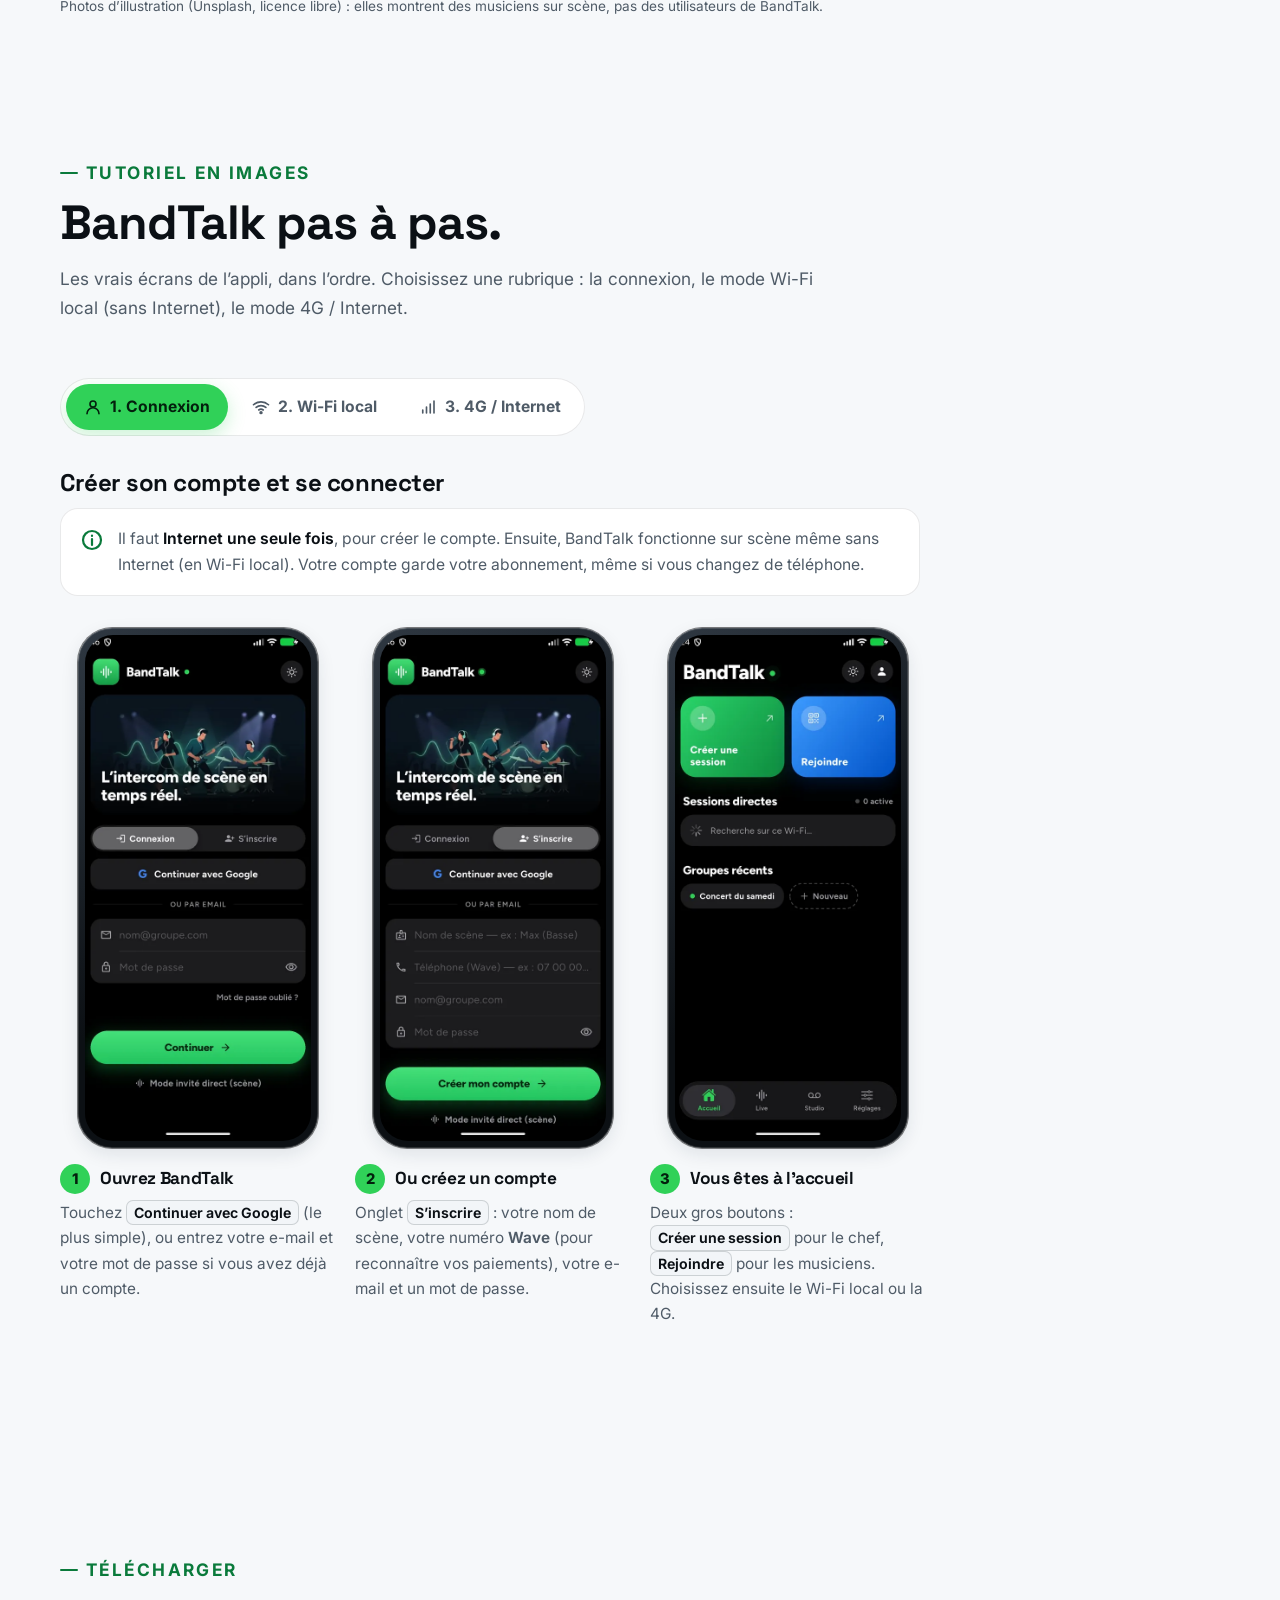
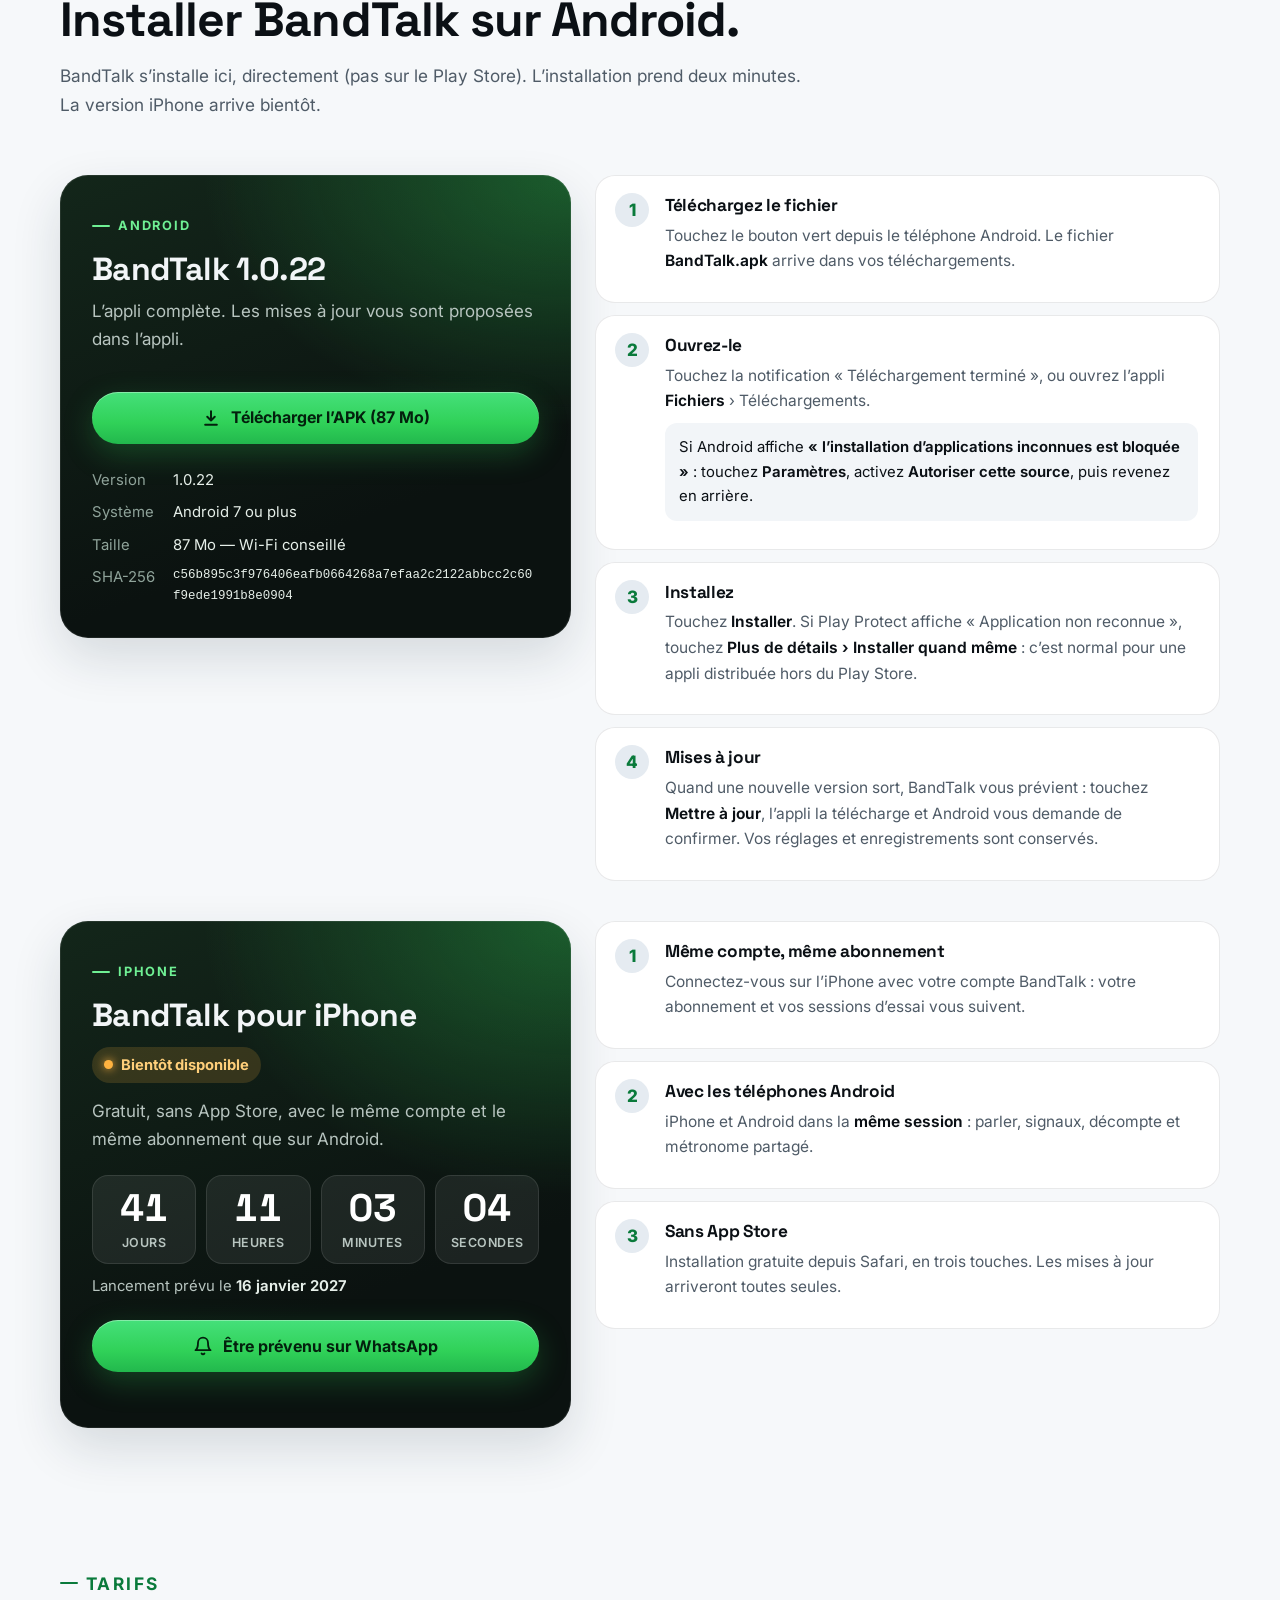
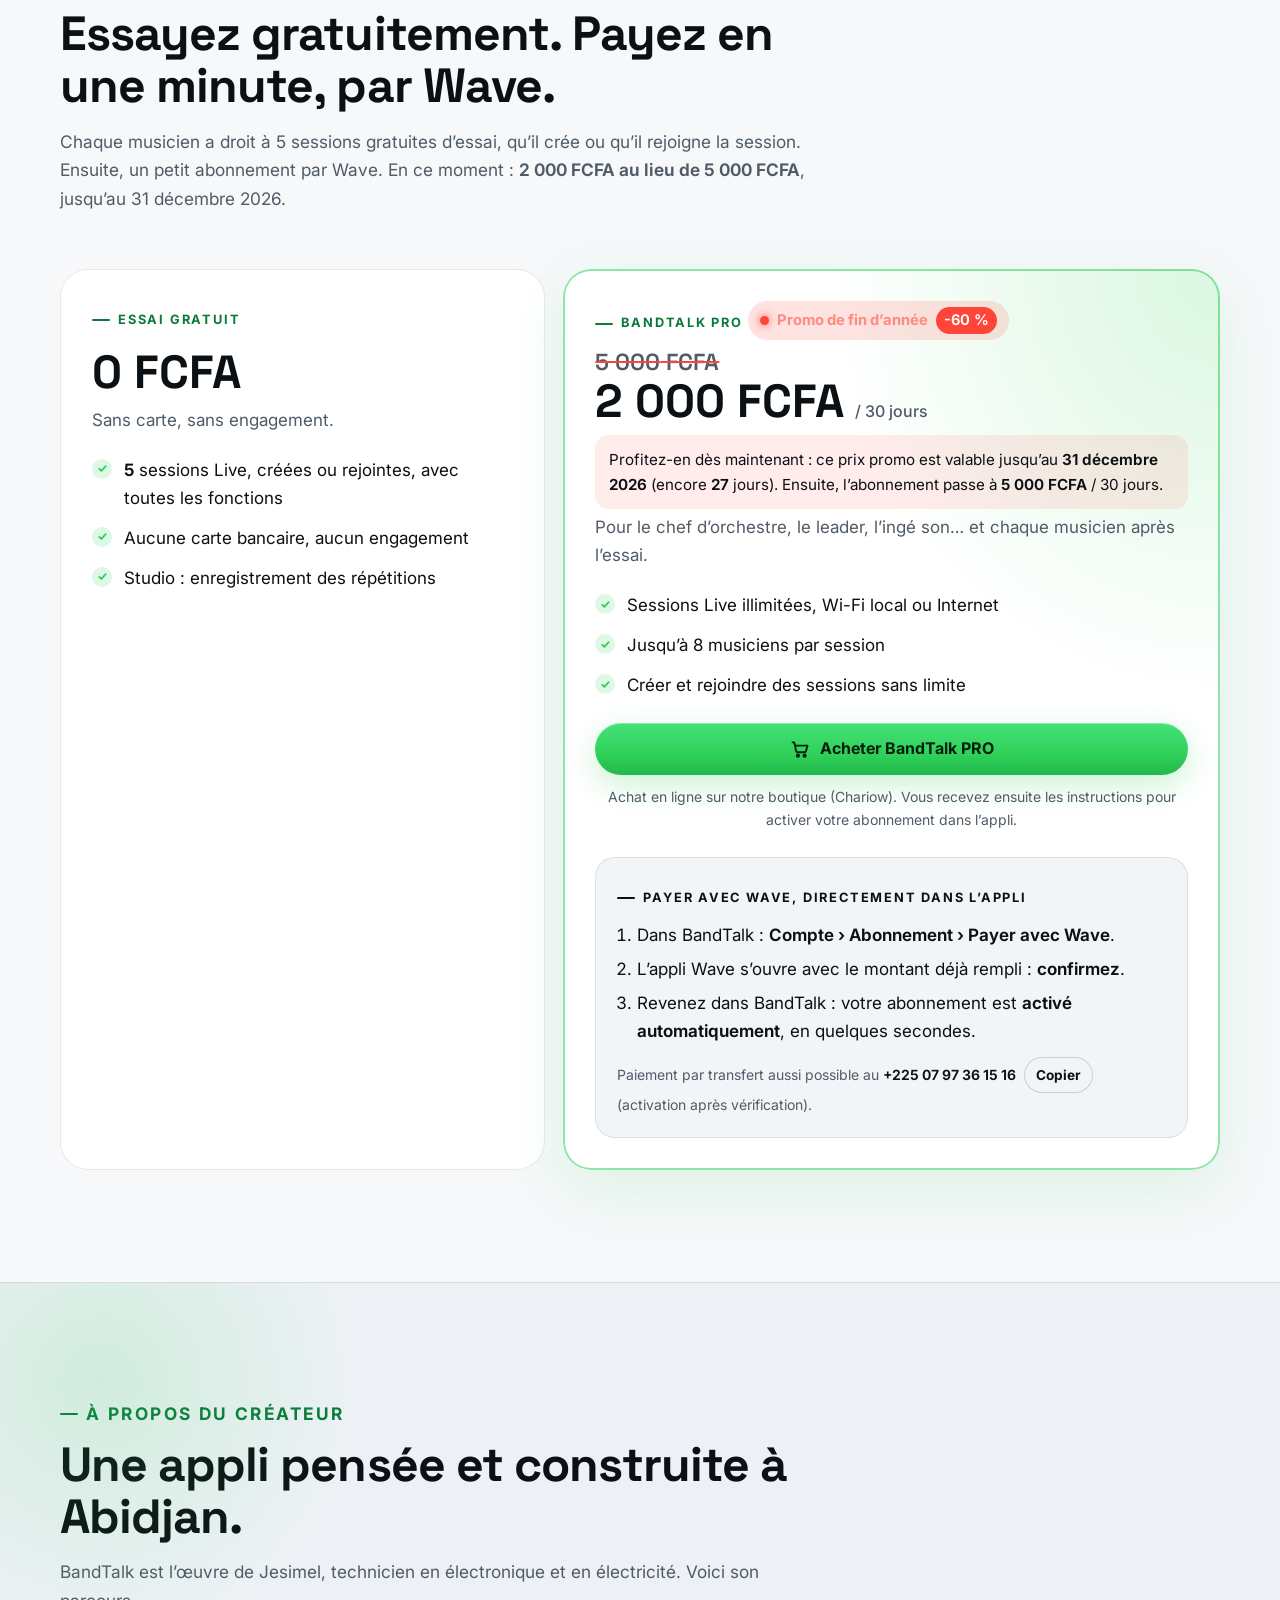
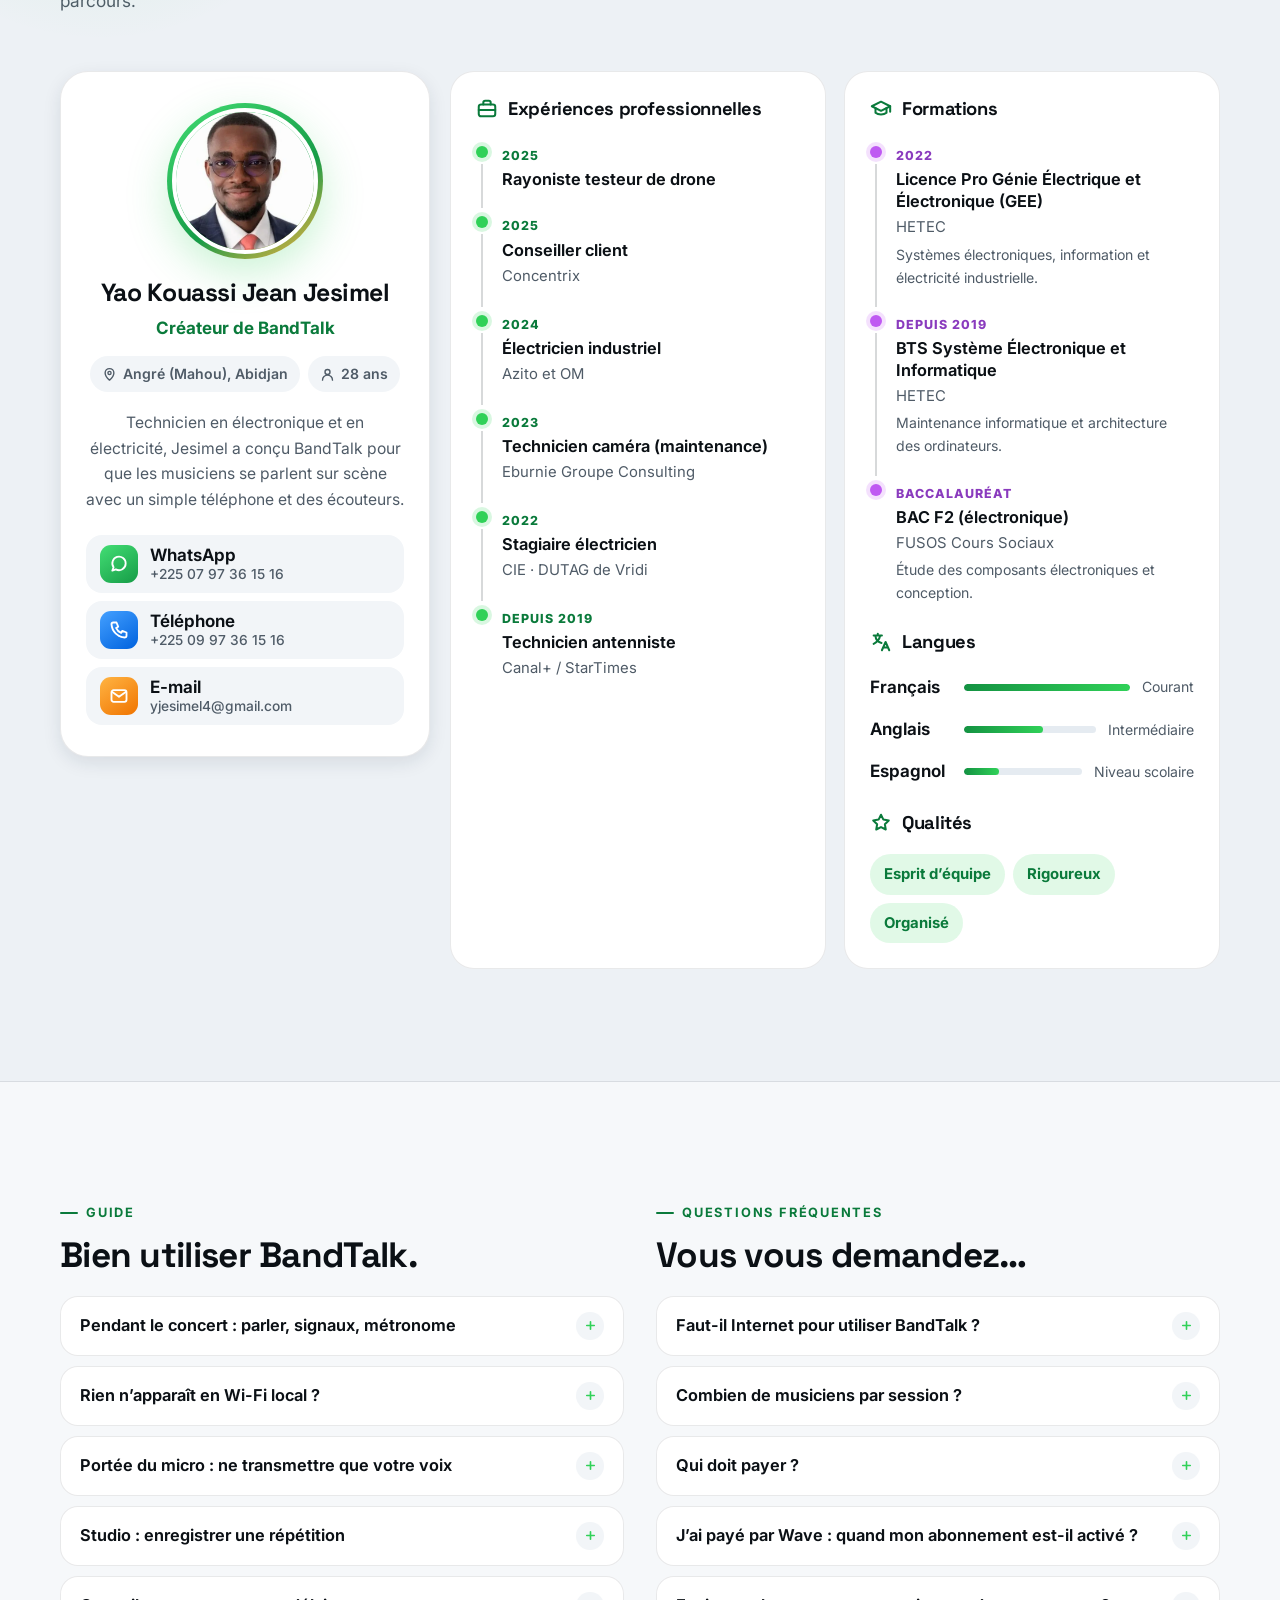
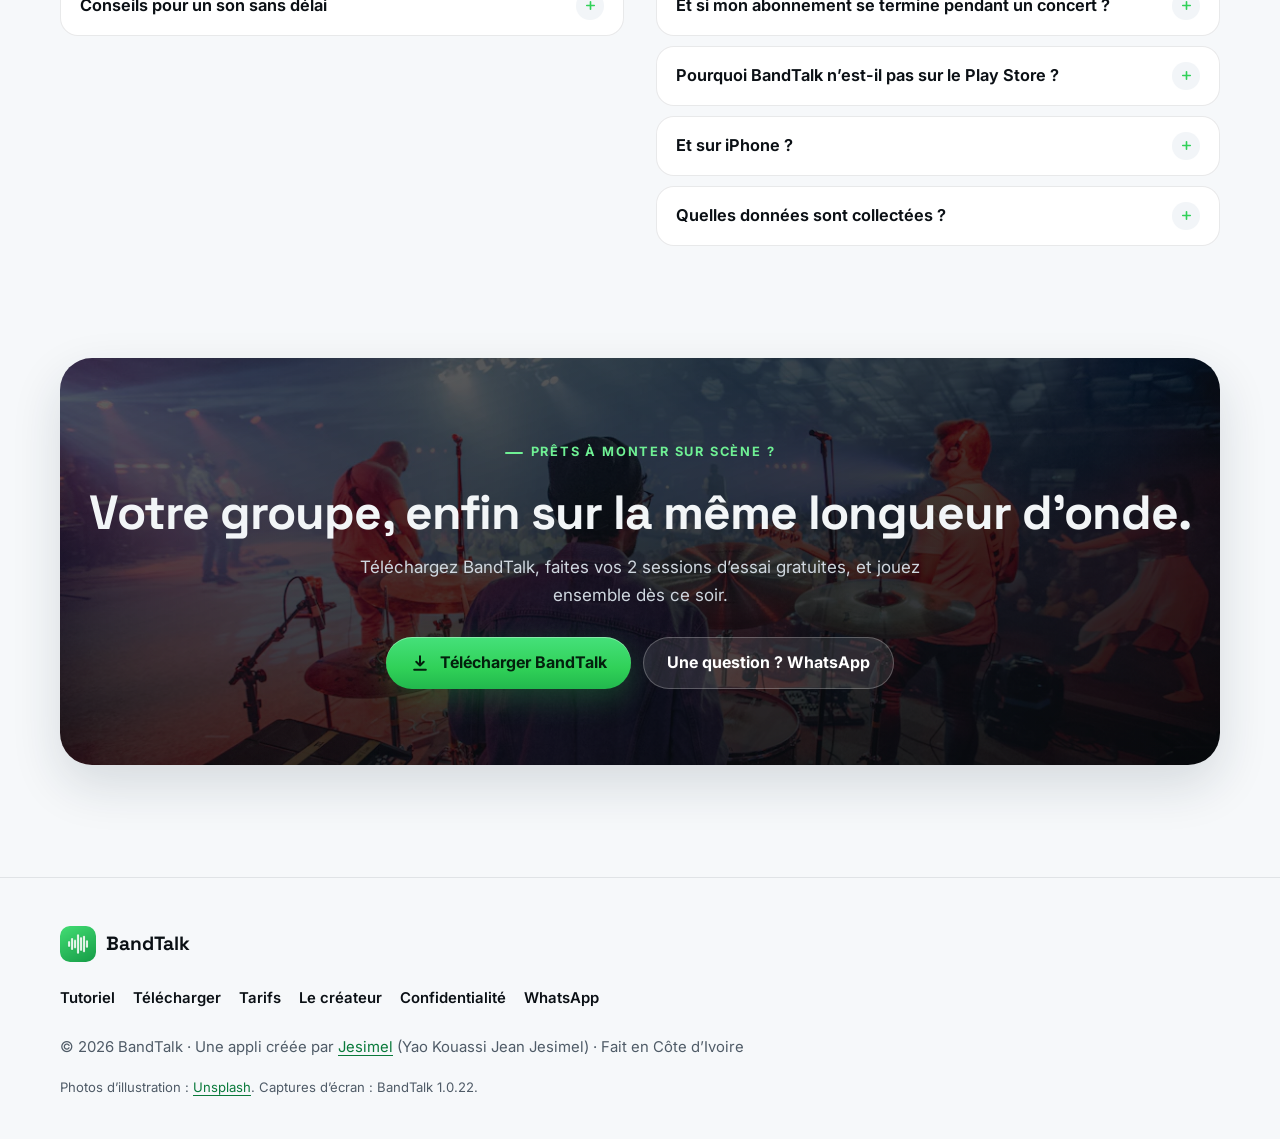
==== commit 65f21744: "BandTalk 1.0.22 : version dans index.html" ====
--- a/index.html
+++ b/index.html
@@ -27,7 +27,7 @@
     "alternateName": ["Band Talk", "BandTalk par Jesimel"],
     "applicationCategory": "MultimediaApplication",
     "operatingSystem": "Android 7 ou plus récent",
-    "softwareVersion": "1.0.21",
+    "softwareVersion": "1.0.22",
     "description": "BandTalk est l’intercom de scène pour musiciens : parlez à votre groupe pendant le concert avec vos téléphones et des écouteurs, en Wi-Fi local sans Internet ou par la 4G.",
     "url": "https://jesimel9.github.io/bandtalk/",
     "downloadUrl": "https://github.com/jesimel9/bandtalk/releases/latest/download/BandTalk.apk",
@@ -447,14 +447,14 @@
     <div class="download">
       <div class="dl-card reveal">
         <p class="eyebrow">Android</p>
-        <h3>BandTalk <span data-bt="version">1.0.21</span></h3>
+        <h3>BandTalk <span data-bt="version">1.0.22</span></h3>
         <p class="muted">L’appli complète. Les mises à jour vous sont proposées dans l’appli.</p>
         <a class="btn btn-primary" id="dl-btn" href="#">
           <svg viewBox="0 0 24 24" fill="none" stroke="currentColor" stroke-width="2.4" stroke-linecap="round" stroke-linejoin="round" aria-hidden="true"><path d="M12 4v11m0 0l-4.5-4.5M12 15l4.5-4.5M5 20h14"/></svg>
           <span>Télécharger l’APK (<span data-bt="taille">87</span>&nbsp;Mo)</span>
         </a>
         <dl class="dl-meta">
-          <dt>Version</dt><dd data-bt="version">1.0.21</dd>
+          <dt>Version</dt><dd data-bt="version">1.0.22</dd>
           <dt>Système</dt><dd data-bt="android-min">Android 7 ou plus</dd>
           <dt>Taille</dt><dd><span data-bt="taille">87</span> Mo — Wi-Fi conseillé</dd>
           <dt id="hash-dt">SHA-256</dt><dd id="hash-dd" class="hash" data-bt="sha256"></dd>
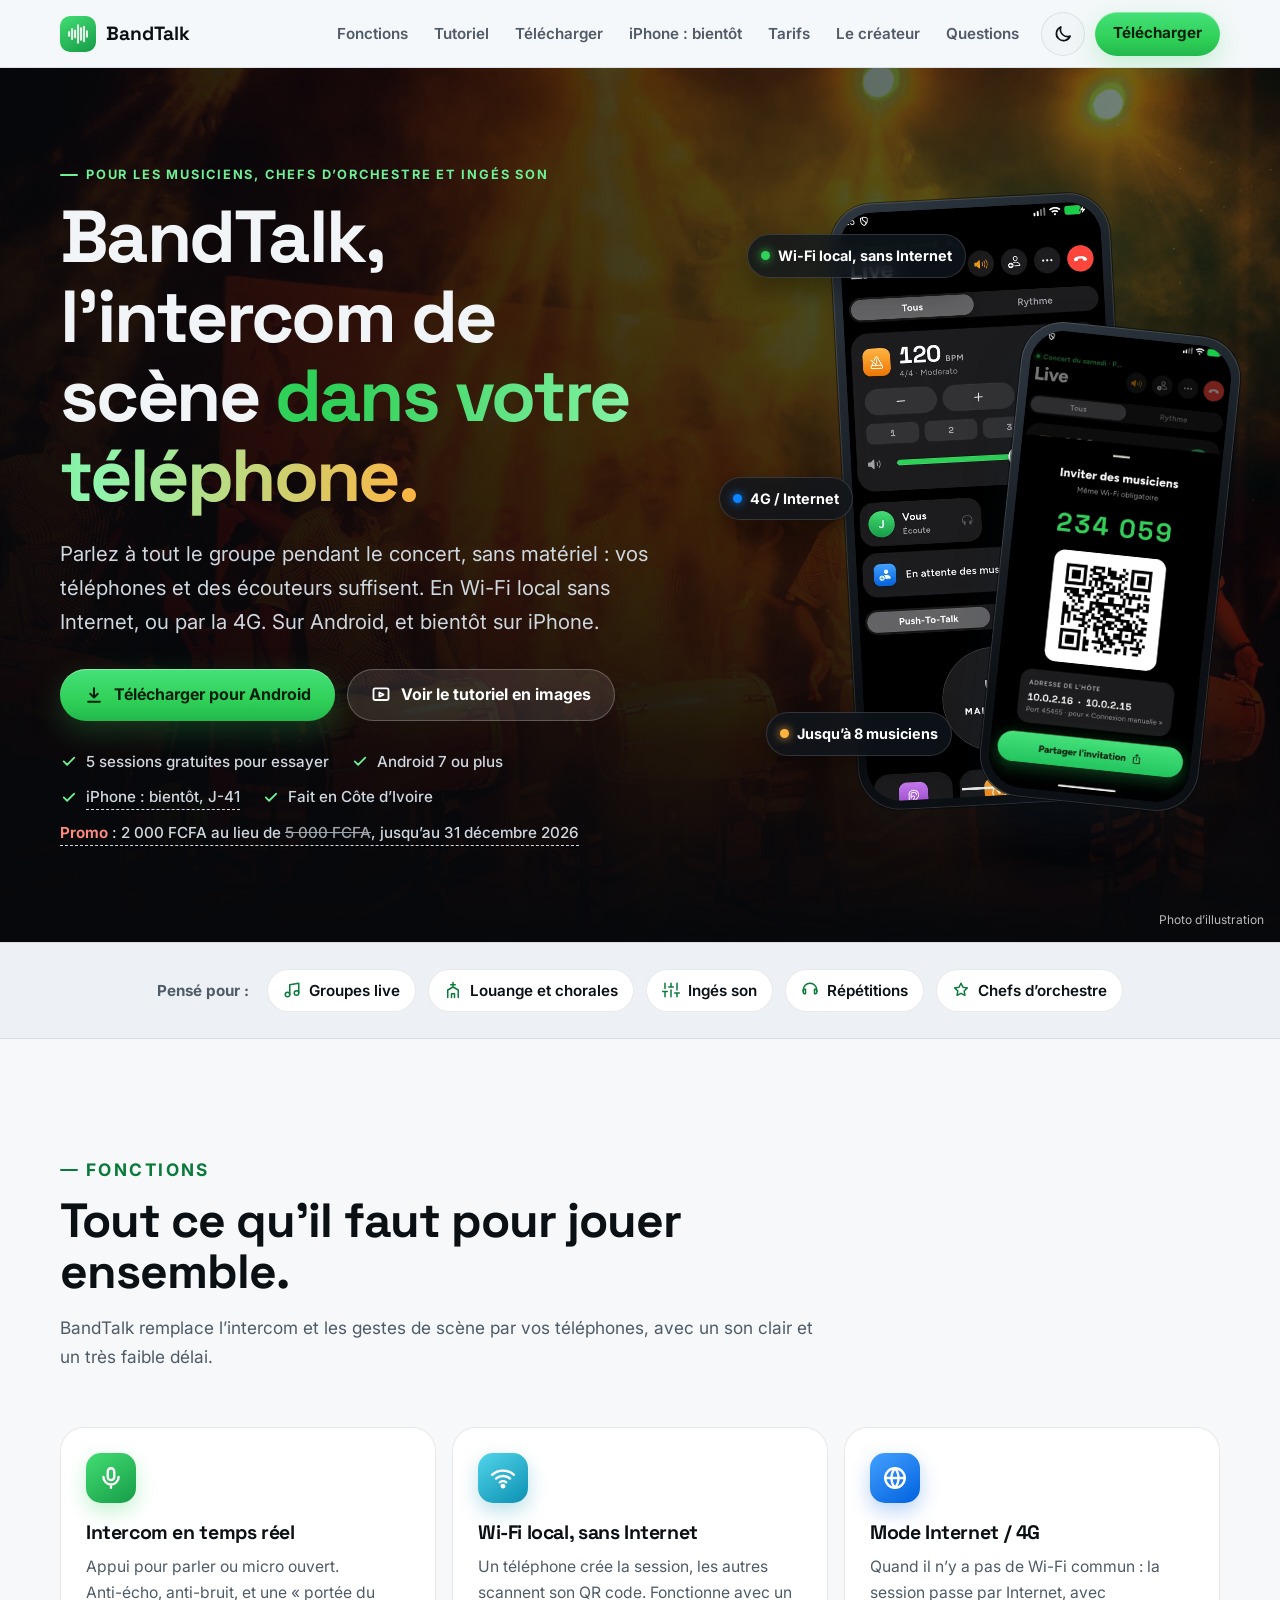
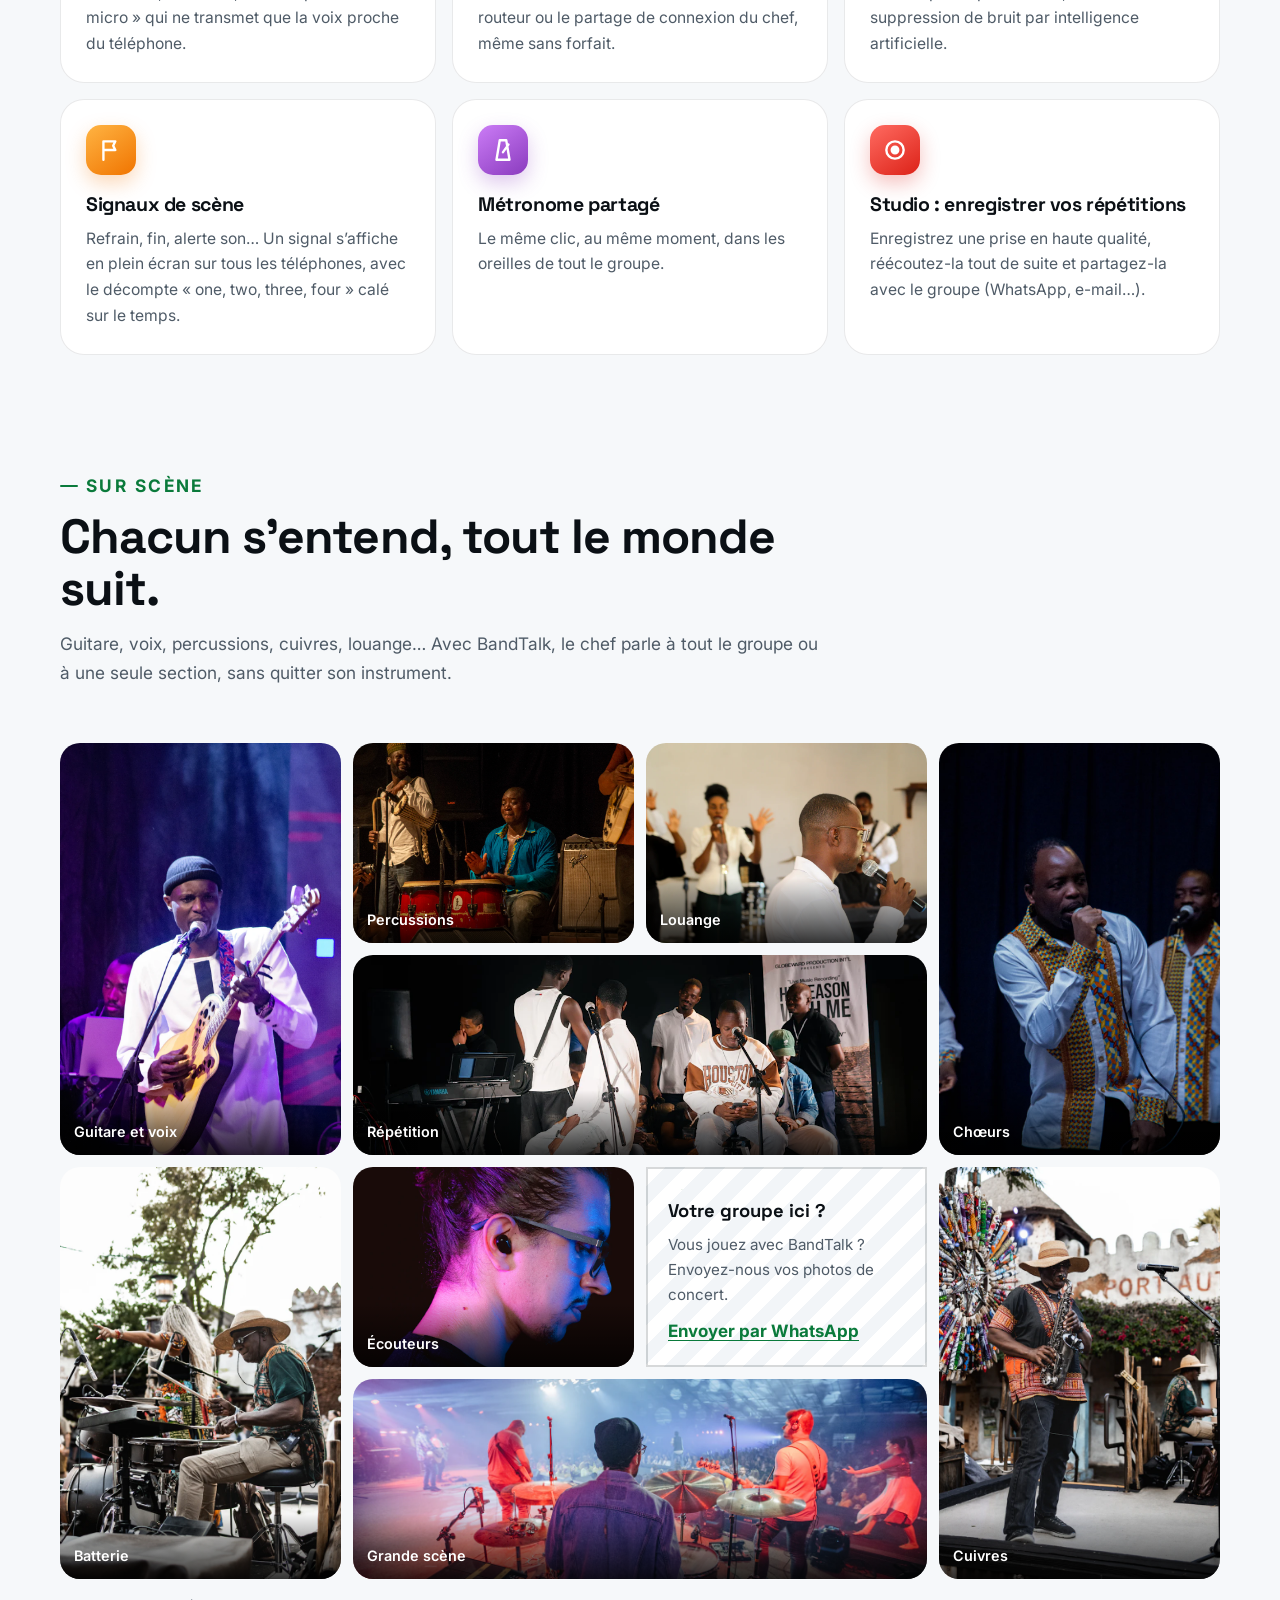
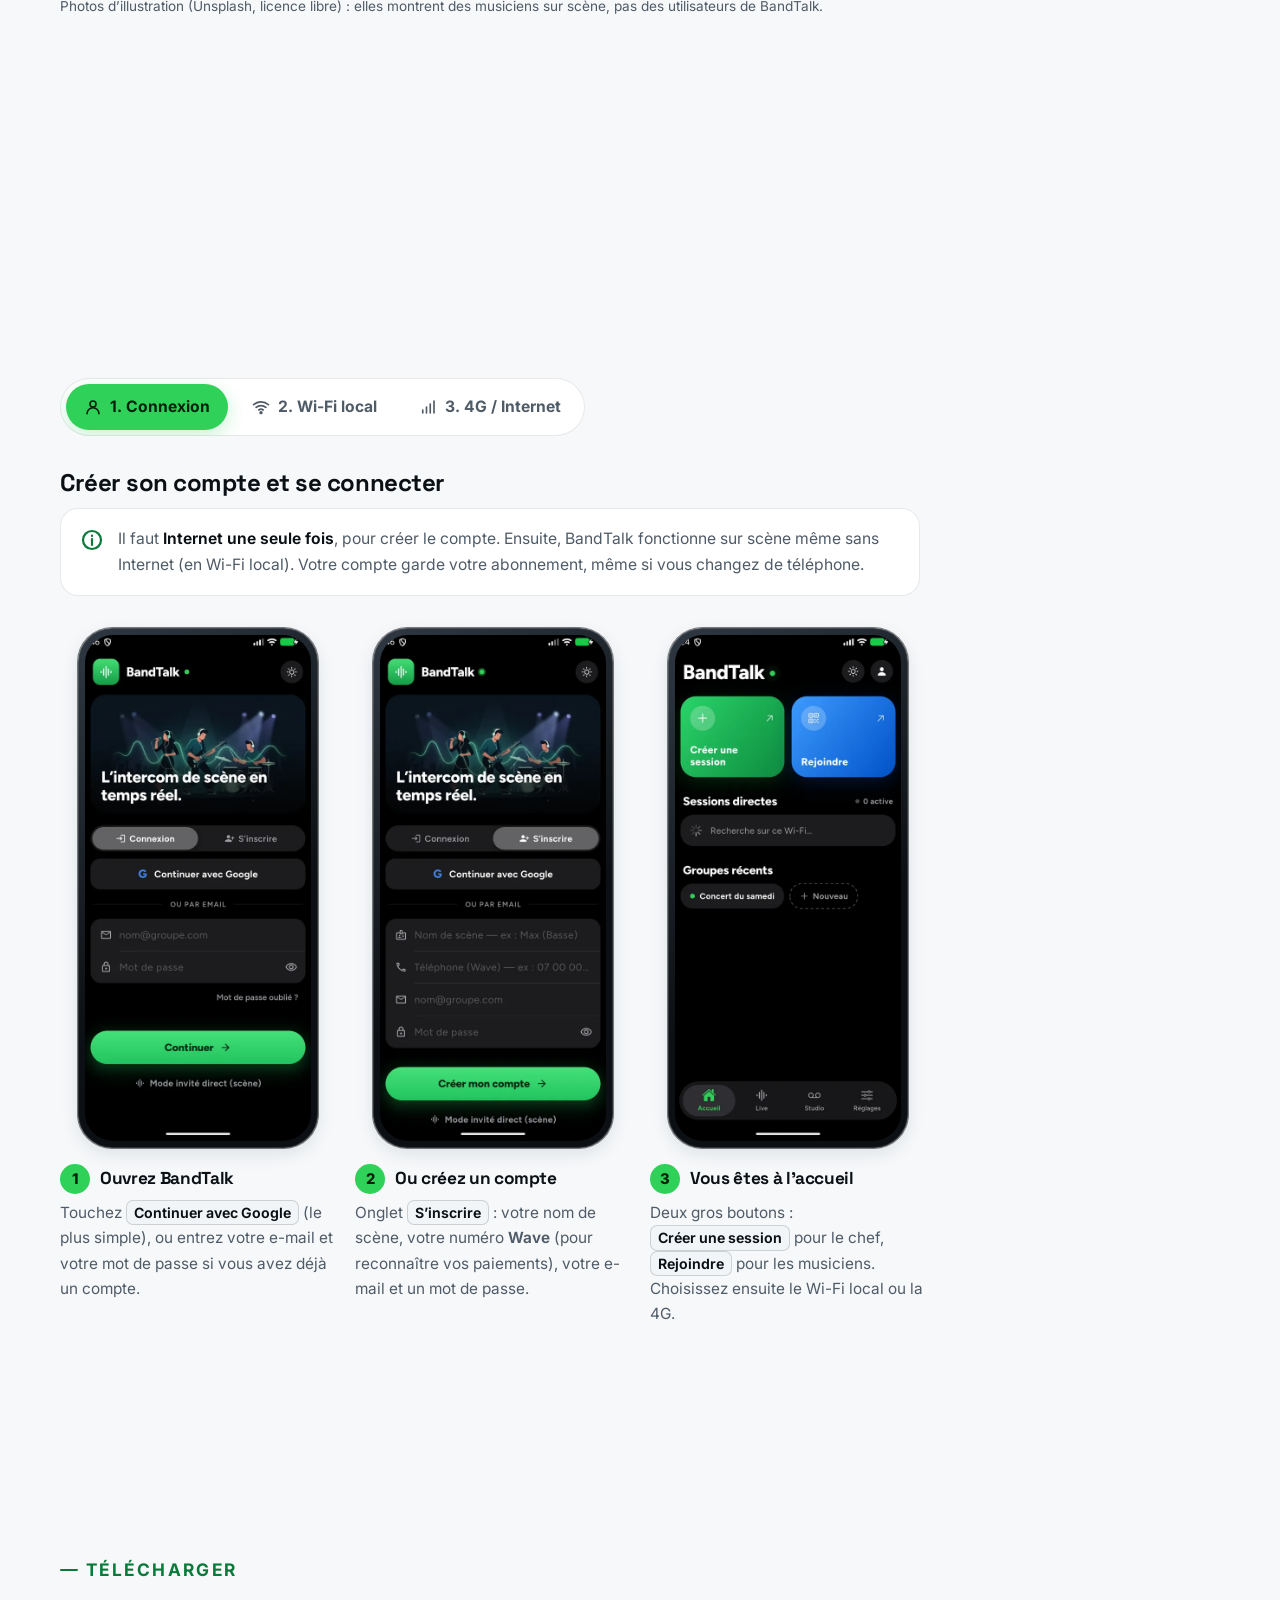
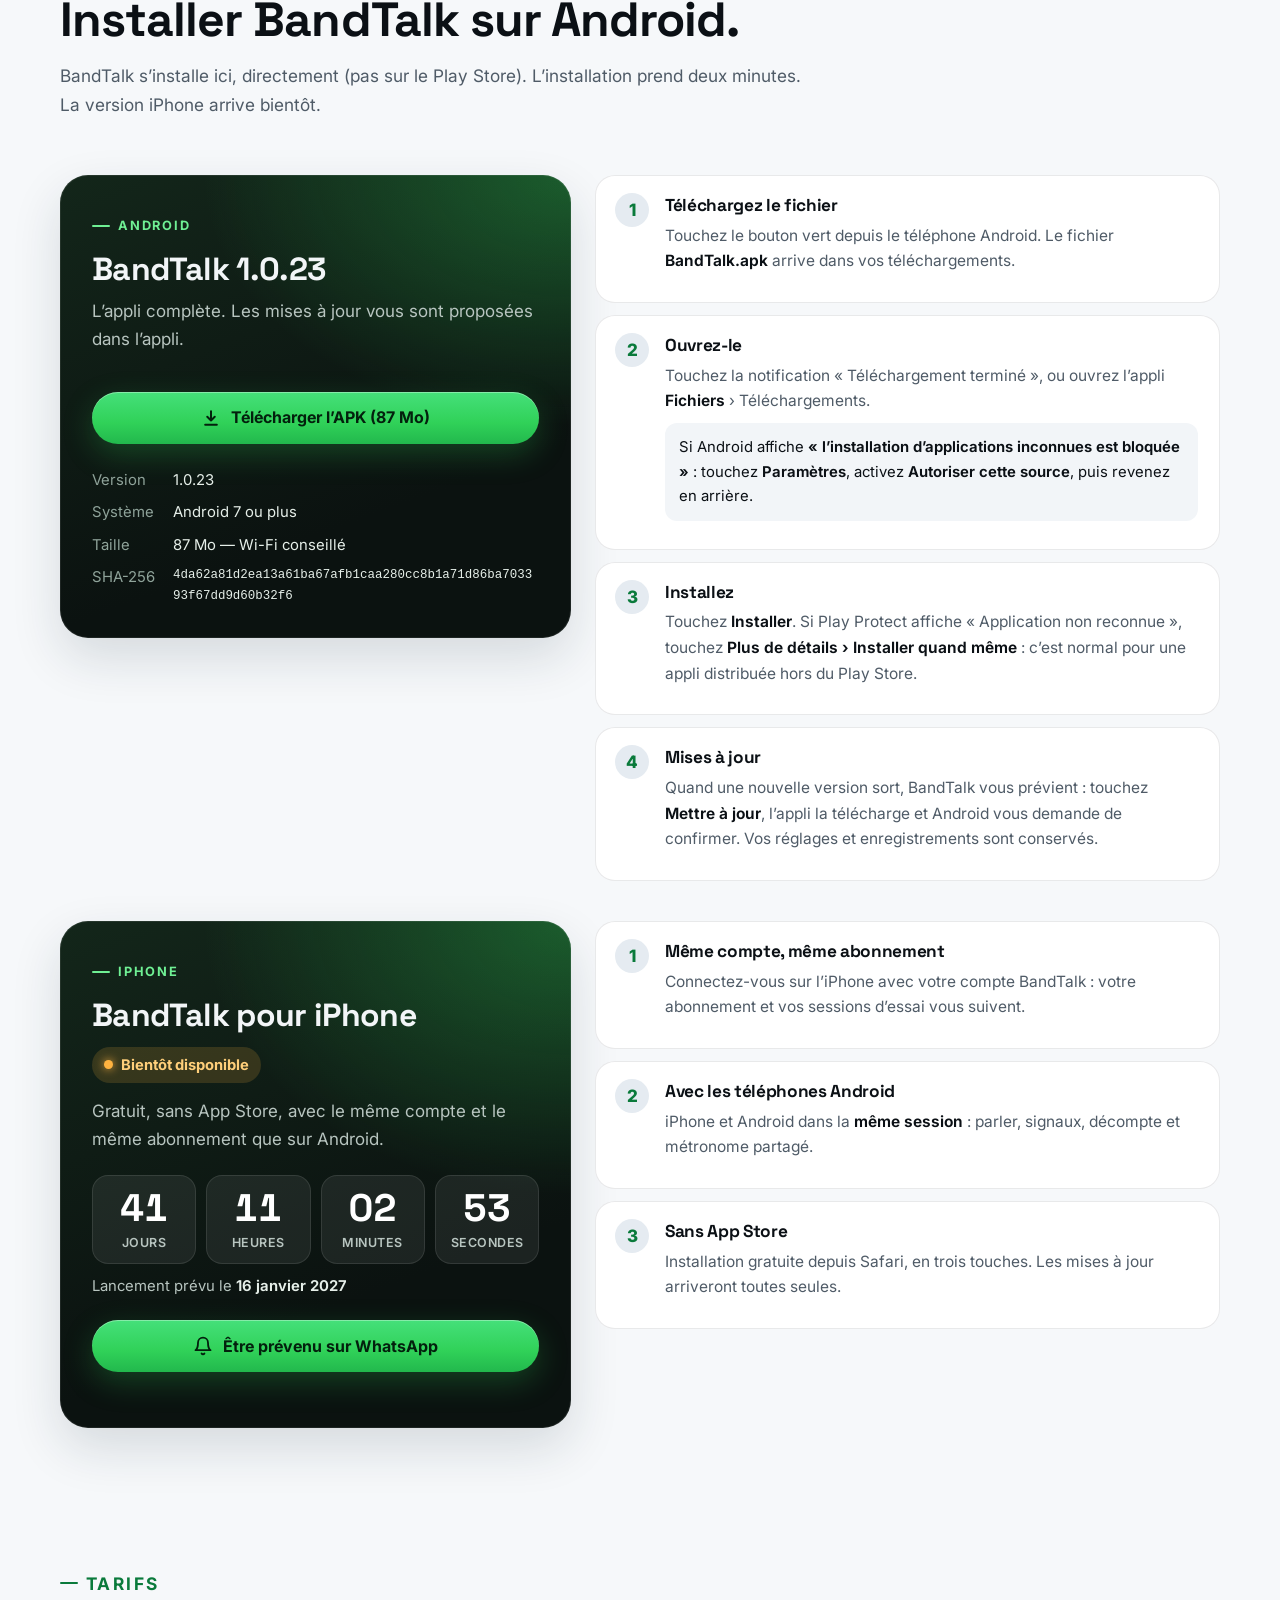
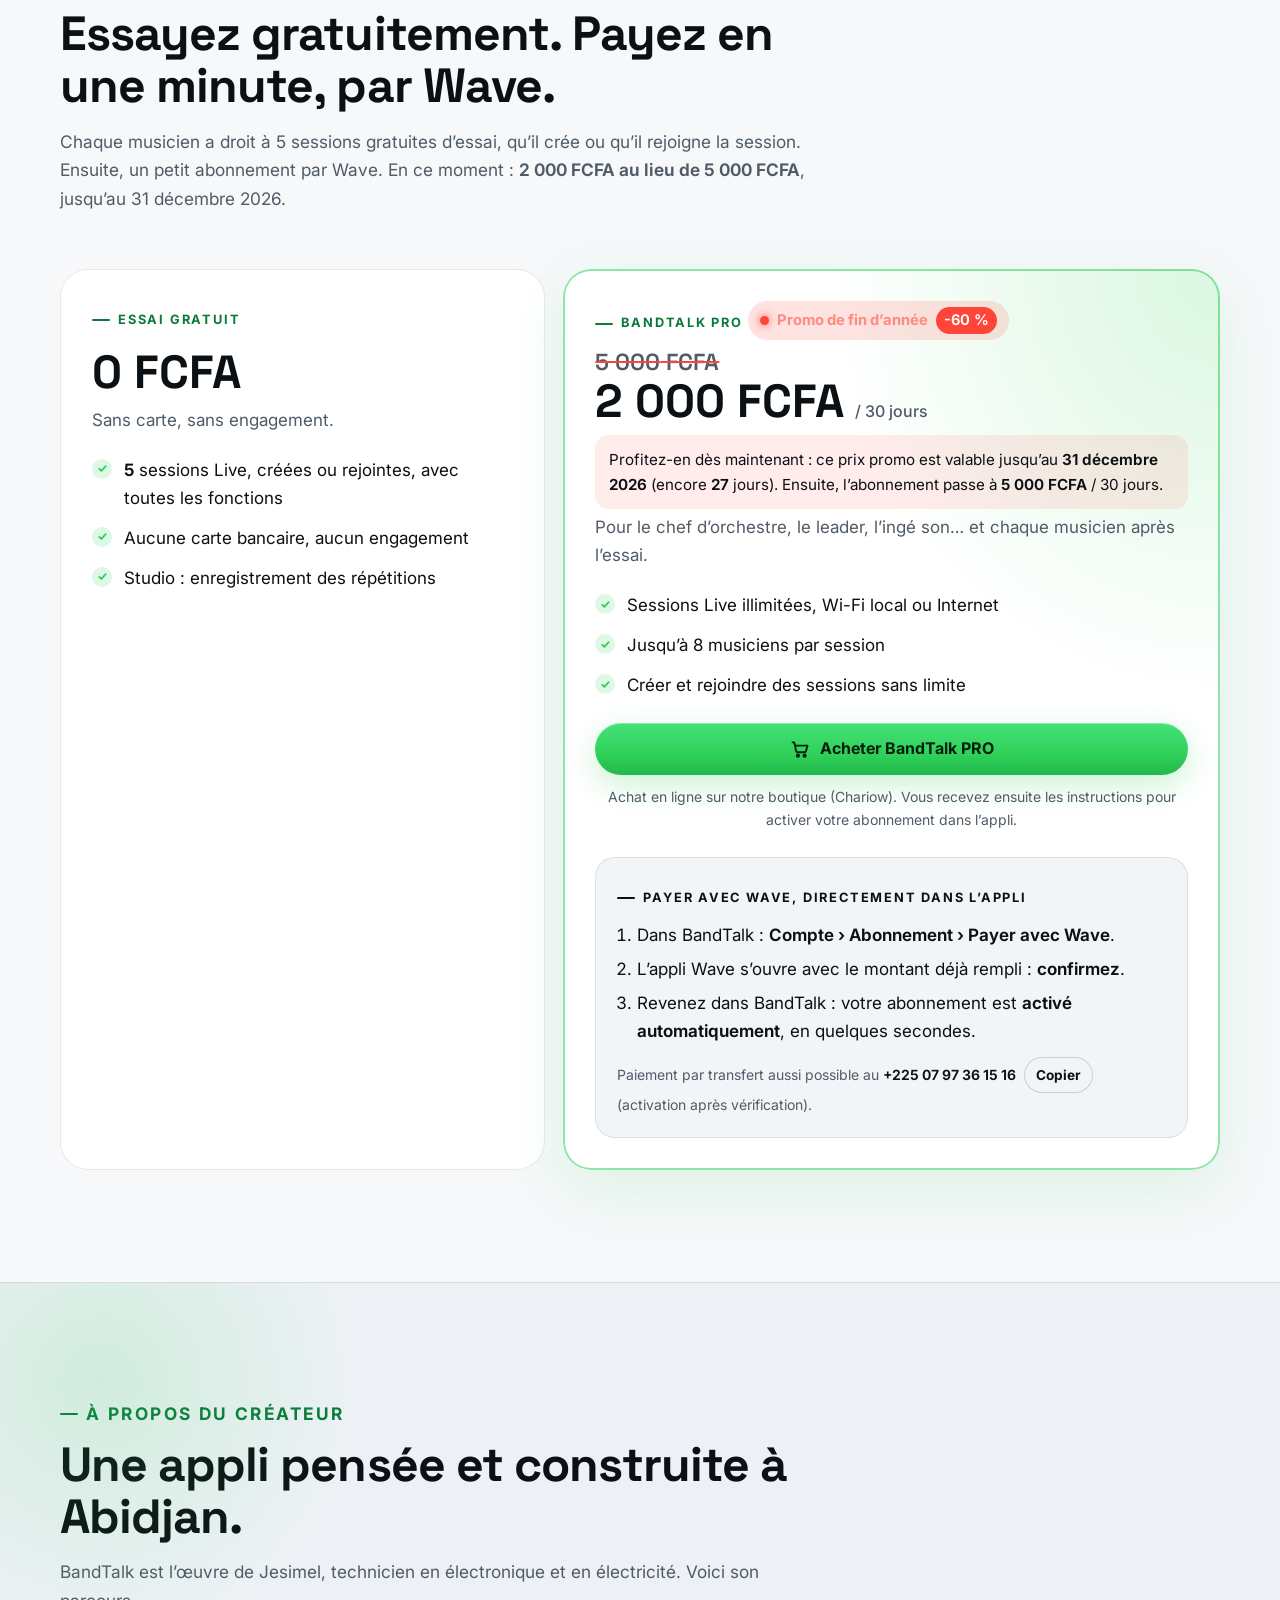
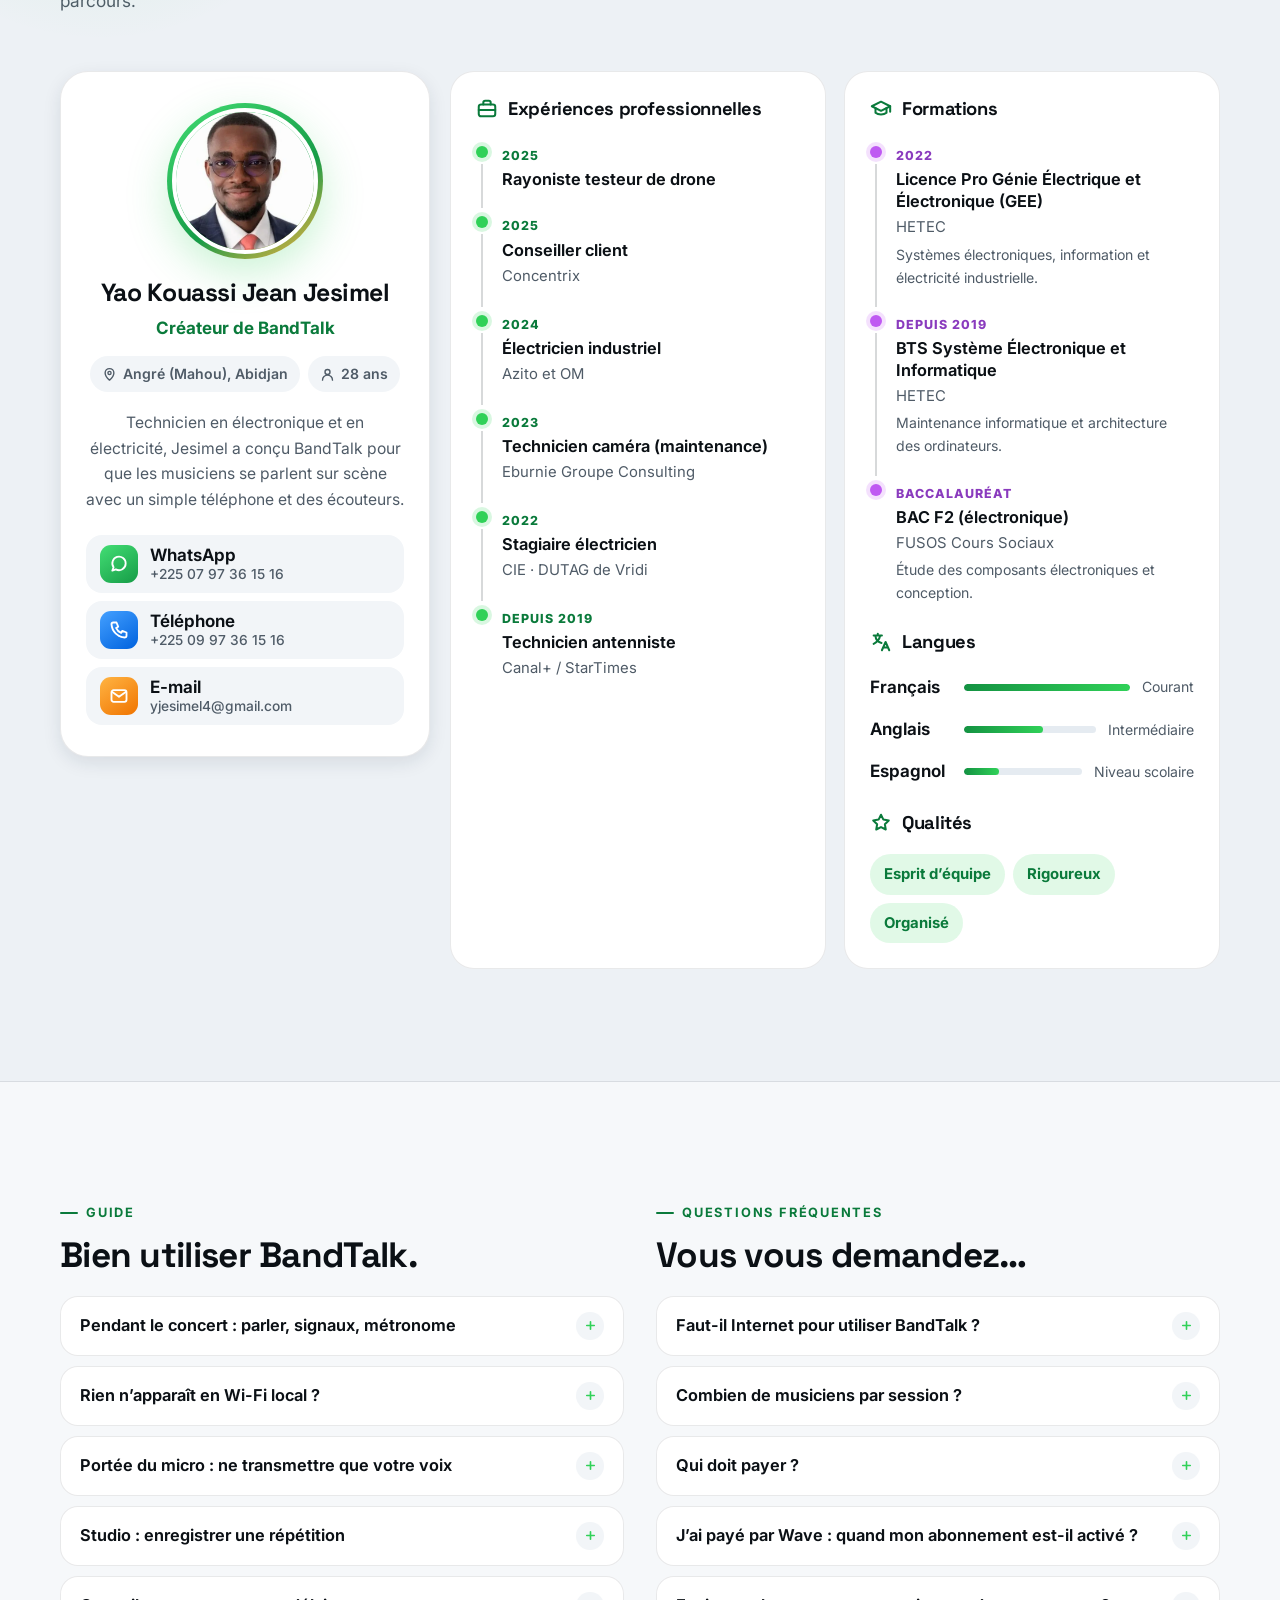
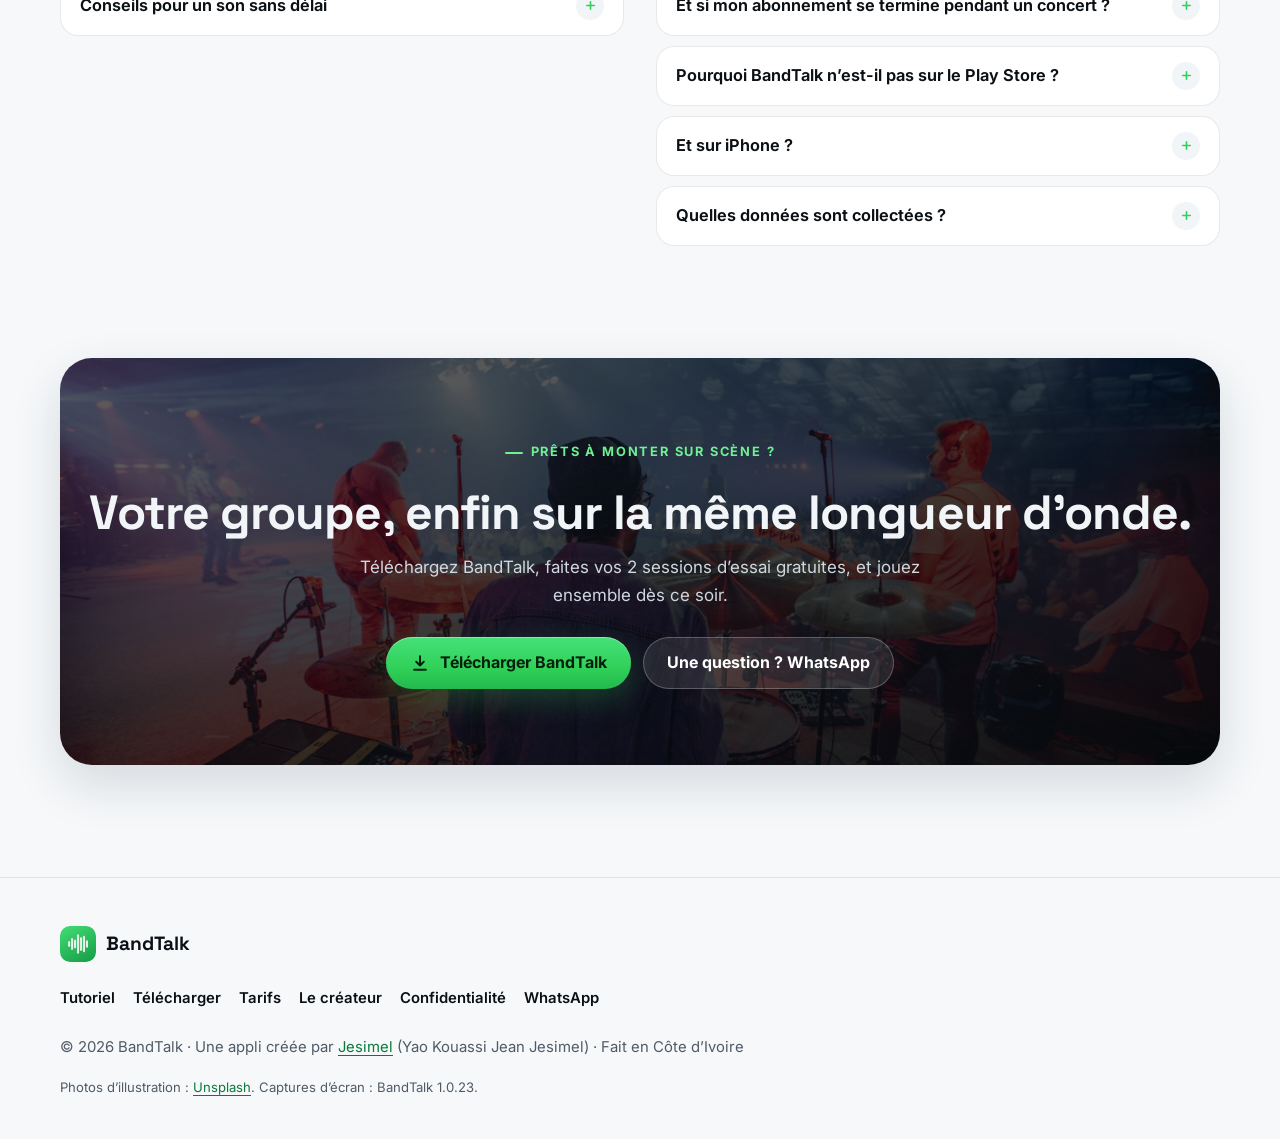
==== commit cae71912: "Update software version to 1.0.23 in index.html" ====
--- a/index.html
+++ b/index.html
@@ -27,7 +27,7 @@
     "alternateName": ["Band Talk", "BandTalk par Jesimel"],
     "applicationCategory": "MultimediaApplication",
     "operatingSystem": "Android 7 ou plus récent",
-    "softwareVersion": "1.0.22",
+    "softwareVersion": "1.0.23",
     "description": "BandTalk est l’intercom de scène pour musiciens : parlez à votre groupe pendant le concert avec vos téléphones et des écouteurs, en Wi-Fi local sans Internet ou par la 4G.",
     "url": "https://jesimel9.github.io/bandtalk/",
     "downloadUrl": "https://github.com/jesimel9/bandtalk/releases/latest/download/BandTalk.apk",
@@ -447,14 +447,14 @@
     <div class="download">
       <div class="dl-card reveal">
         <p class="eyebrow">Android</p>
-        <h3>BandTalk <span data-bt="version">1.0.22</span></h3>
+        <h3>BandTalk <span data-bt="version">1.0.23</span></h3>
         <p class="muted">L’appli complète. Les mises à jour vous sont proposées dans l’appli.</p>
         <a class="btn btn-primary" id="dl-btn" href="#">
           <svg viewBox="0 0 24 24" fill="none" stroke="currentColor" stroke-width="2.4" stroke-linecap="round" stroke-linejoin="round" aria-hidden="true"><path d="M12 4v11m0 0l-4.5-4.5M12 15l4.5-4.5M5 20h14"/></svg>
           <span>Télécharger l’APK (<span data-bt="taille">87</span>&nbsp;Mo)</span>
         </a>
         <dl class="dl-meta">
-          <dt>Version</dt><dd data-bt="version">1.0.22</dd>
+          <dt>Version</dt><dd data-bt="version">1.0.23</dd>
           <dt>Système</dt><dd data-bt="android-min">Android 7 ou plus</dd>
           <dt>Taille</dt><dd><span data-bt="taille">87</span> Mo — Wi-Fi conseillé</dd>
           <dt id="hash-dt">SHA-256</dt><dd id="hash-dd" class="hash" data-bt="sha256"></dd>
